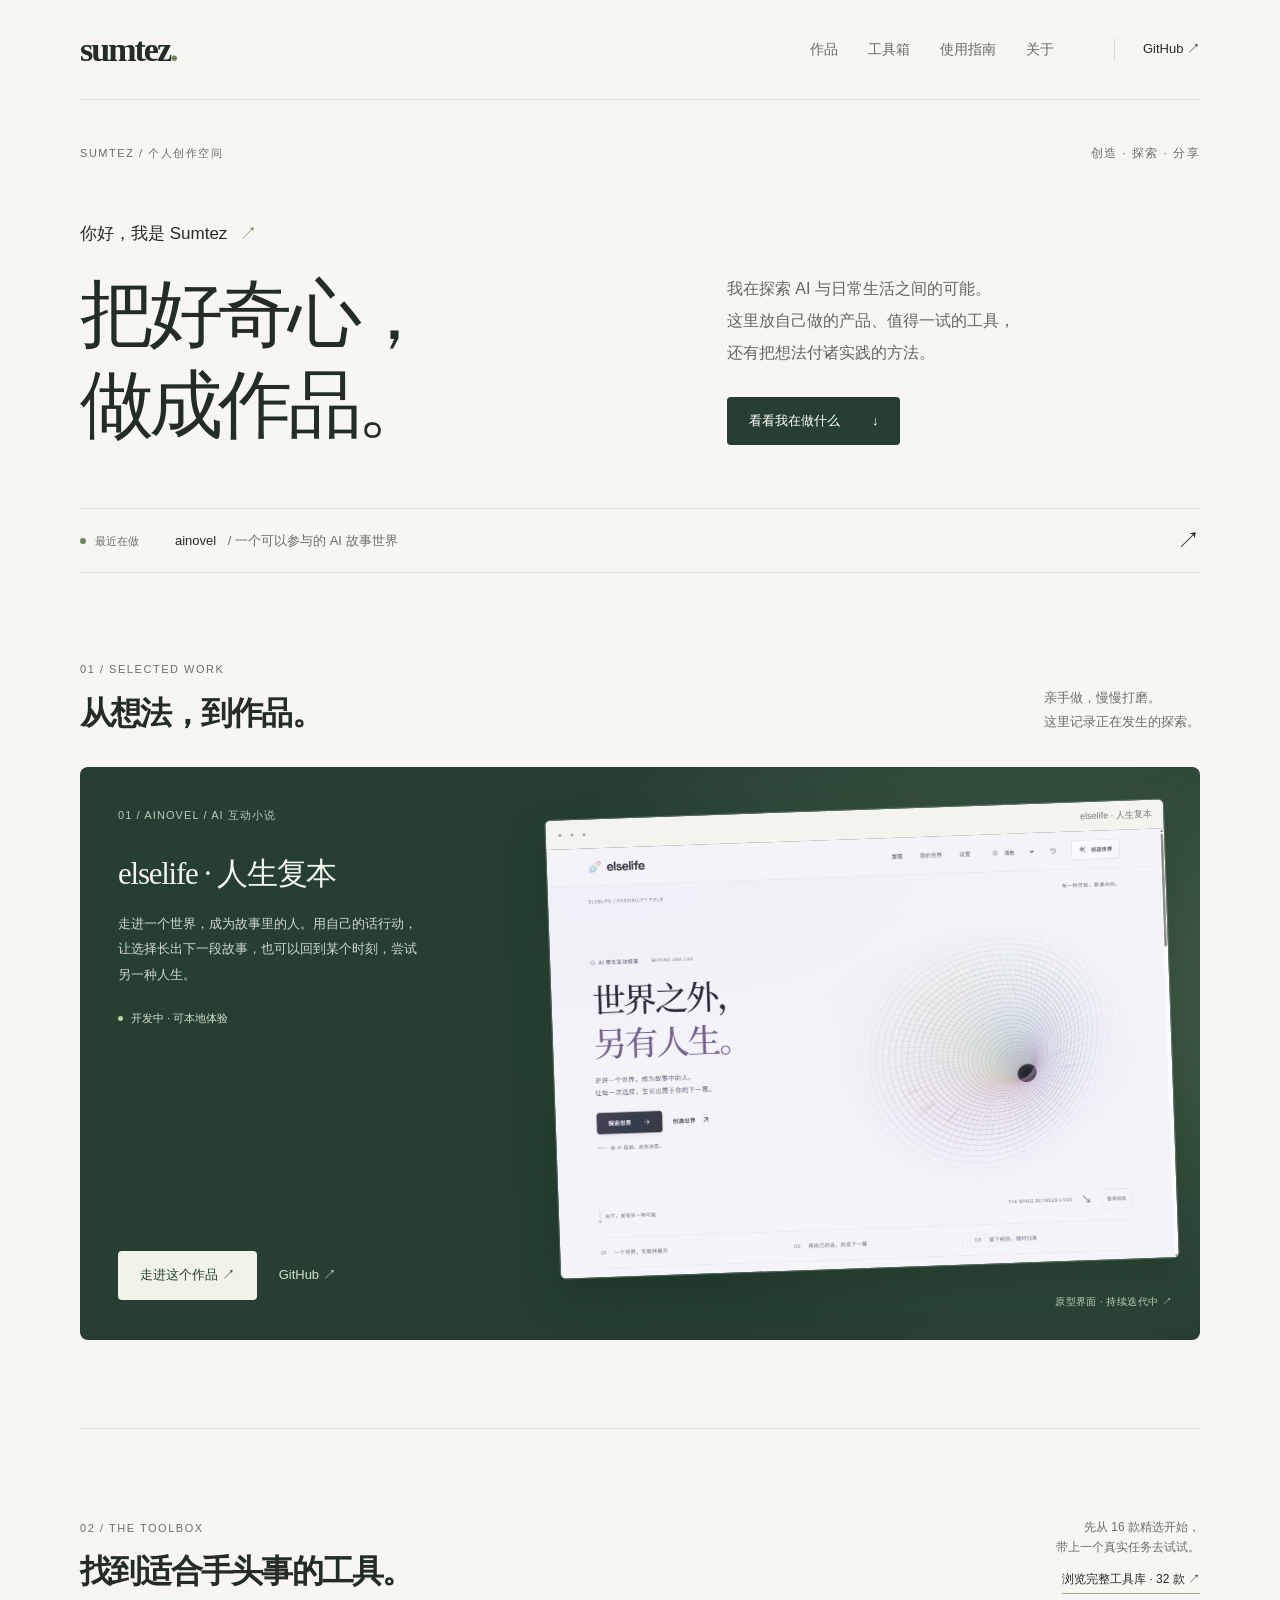
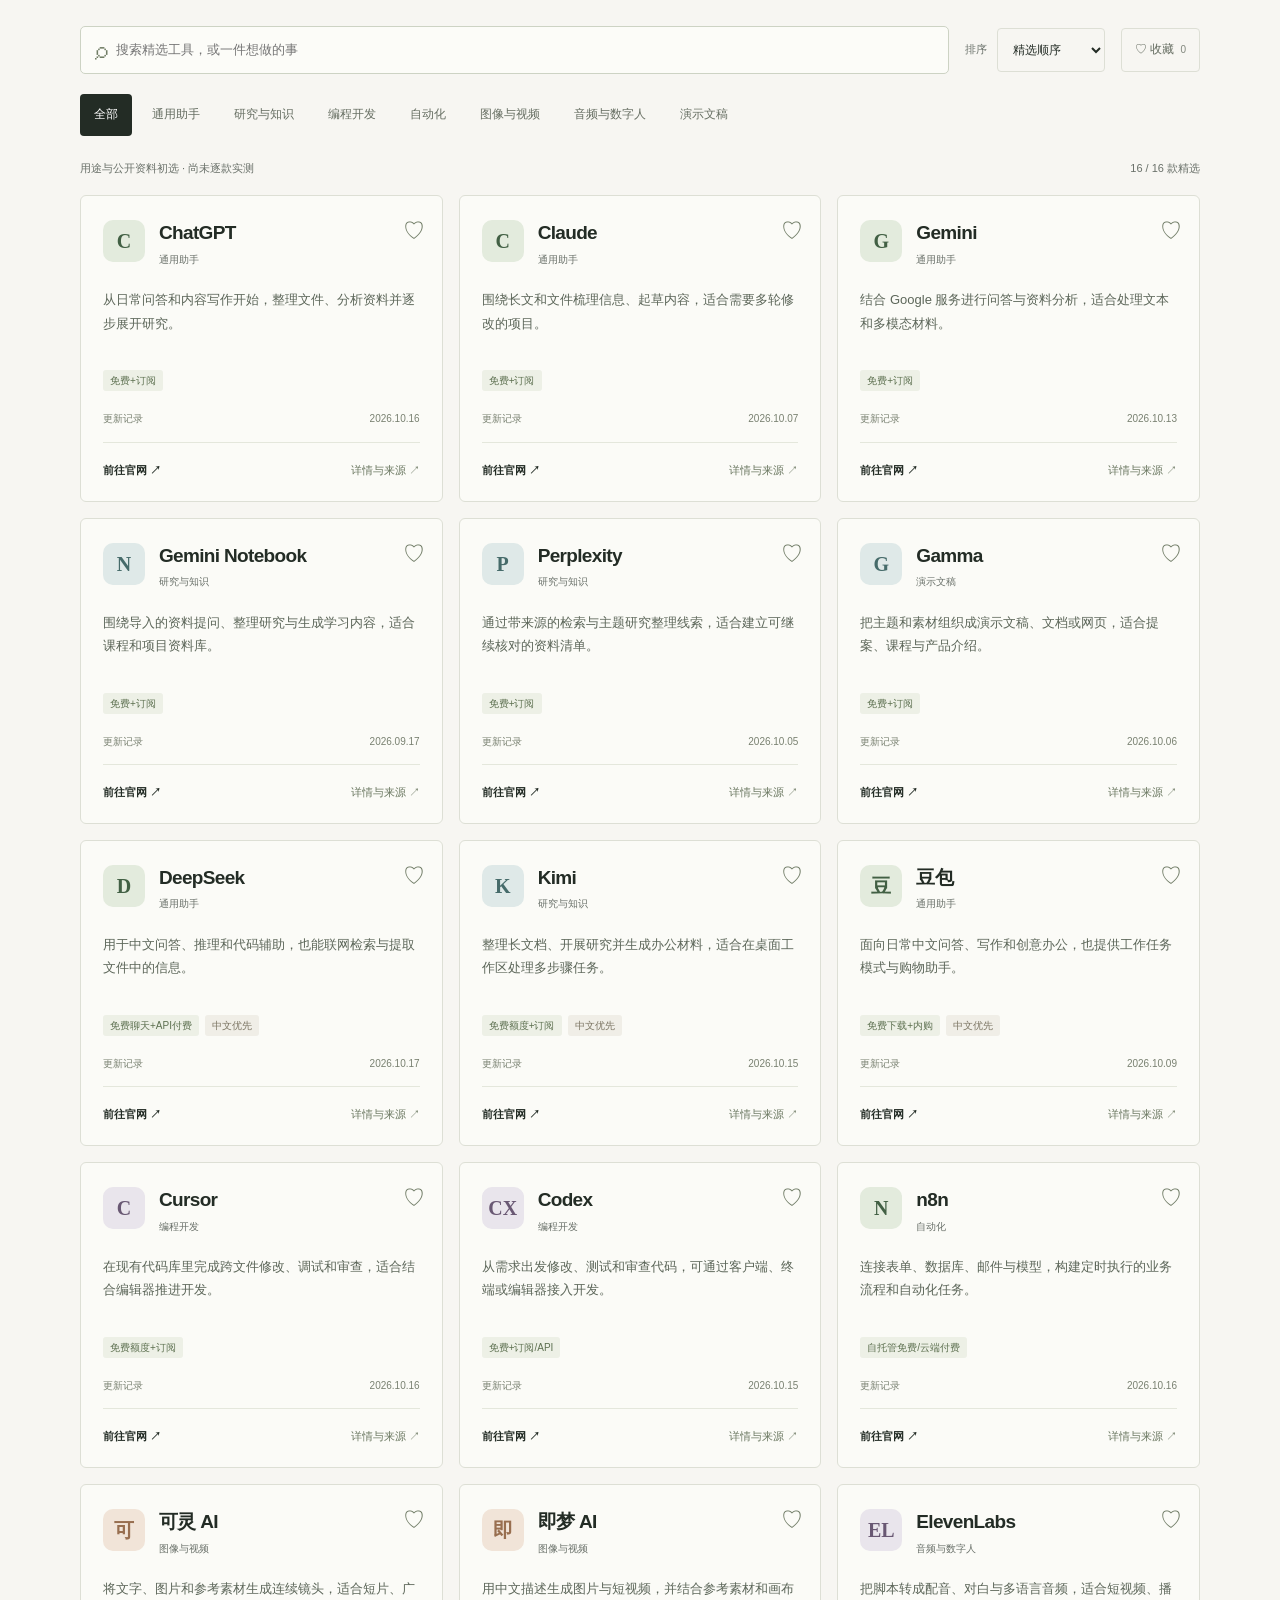
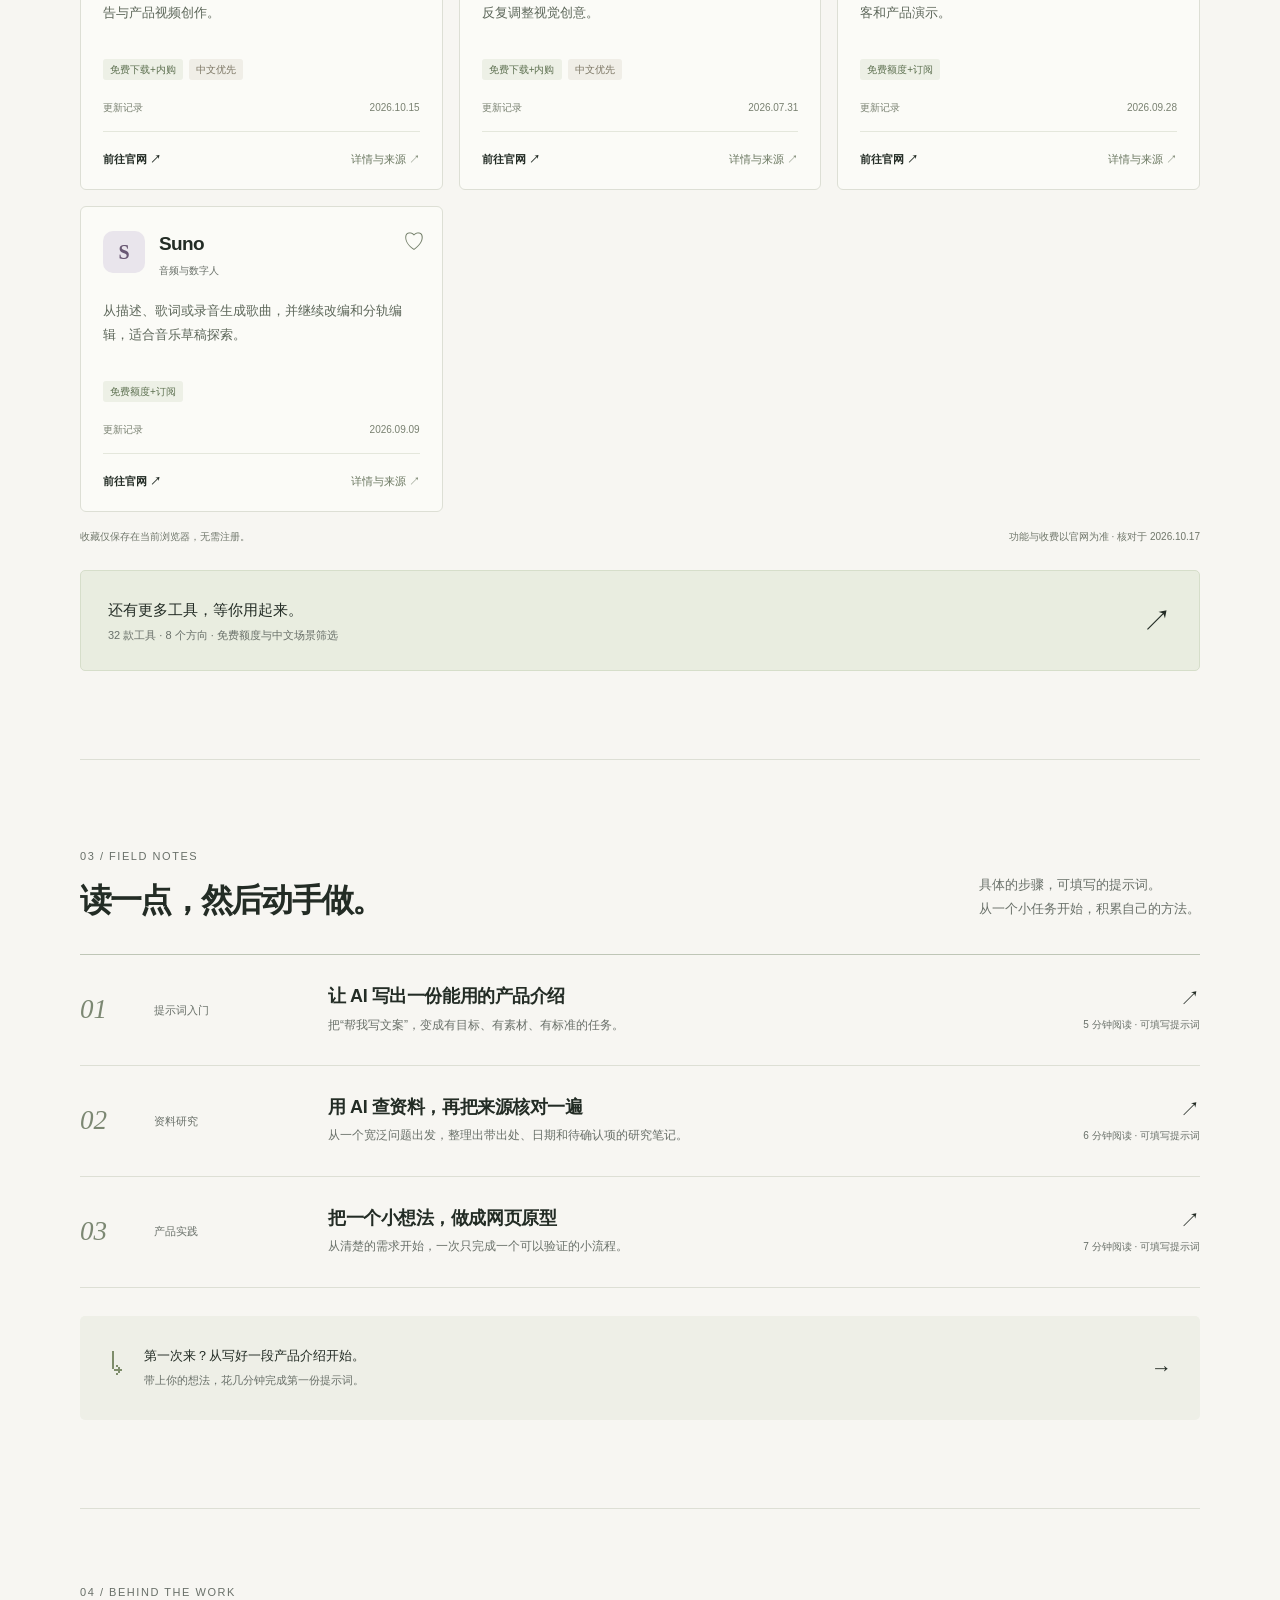
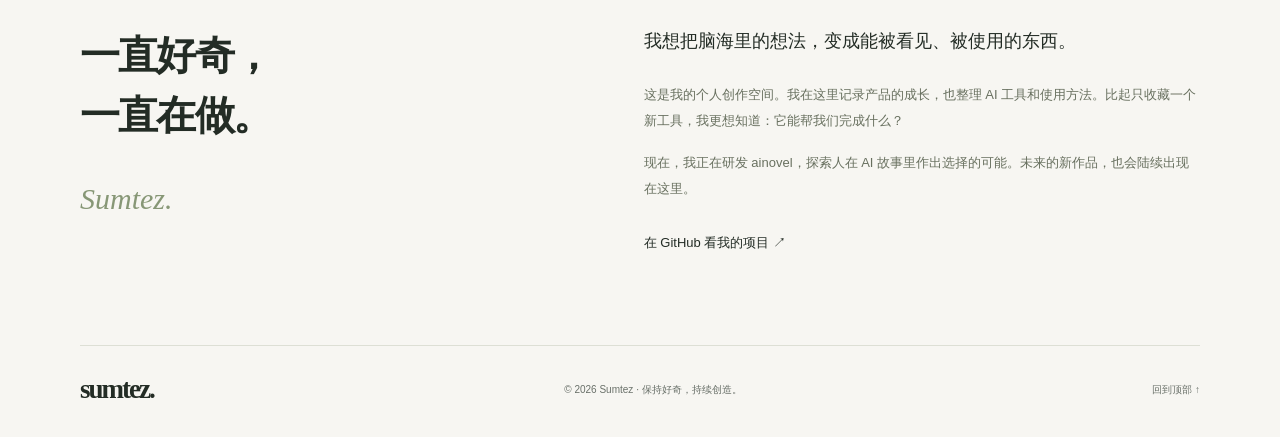
==== index.html @ 247abe9d "Restore personal portfolio before confession theme" ====
<!doctype html>
<html lang="zh-CN">
<head>
<meta charset="utf-8"><meta name="viewport" content="width=device-width, initial-scale=1"><meta name="theme-color" content="#f7f6f2">
<meta name="description" content="我是 Sumtez，在这里分享自己做的产品、值得探索的 AI 工具，以及可以跟着做的使用方法。探索 ainovel · 人生复本与 AI 实践指南。">
<title>Sumtez — 创造、探索，与 AI 一起实践</title>
<meta property="og:title" content="Sumtez — 创造、探索，与 AI 一起实践"><meta property="og:description" content="自己做的产品，值得探索的工具，可以跟着做的方法。欢迎来到 Sumtez 的个人创作空间。"><meta property="og:type" content="website"><meta property="og:url" content="https://sumtez.com/"><meta property="og:image" content="https://sumtez.com/images/ainovel-preview.jpg"><link rel="canonical" href="https://sumtez.com/">
<link rel="icon" href="favicon.svg" type="image/svg+xml"><link rel="stylesheet" href="style.css?v=20261017-toolbox"><link rel="stylesheet" href="tools.css?v=20261017-toolbox">
</head><body id="top"><a class="skip-link" href="#main">跳到正文</a>
<header class="header"><a class="brand" href="#top" aria-label="Sumtez 首页">sumtez<span class="brand-dot">.</span></a><nav aria-label="主导航"><a href="#work">作品</a><a href="#tools">工具箱</a><a href="#guides">使用指南</a><a href="#about">关于</a></nav><a class="header-note" href="https://github.com/TeezyTez" target="_blank" rel="noopener noreferrer">GitHub ↗</a></header>
<main id="main">
<section class="hero" id="home">
<div class="hero-kicker"><span class="eyebrow">SUMTEZ / 个人创作空间</span><span class="hero-index">创造 · 探索 · 分享</span></div>
<div class="hero-layout"><div><p class="hello">你好，我是 Sumtez <span aria-hidden="true">↗</span></p><h1>把好奇心，<br>做成<span class="serif-word">作品。</span></h1></div><div class="hero-side"><p>我在探索 AI 与日常生活之间的可能。<br>这里放自己做的产品、值得一试的工具，<br>还有把想法付诸实践的方法。</p><a class="button primary" href="#work">看看我在做什么 <span>↓</span></a></div></div>
<a class="now-strip" href="ainovel.html"><span class="now-label"><span class="live-dot"></span>最近在做</span><span class="now-title">ainovel <span class="now-description">/ 一个可以参与的 AI 故事世界</span></span><span class="now-arrow" aria-hidden="true">↗</span></a>
</section>
<section class="section work" id="work"><div class="section-heading"><div><p class="eyebrow muted">01 / SELECTED WORK</p><h2>从想法，到作品。</h2></div><p class="section-description">亲手做，慢慢打磨。<br>这里记录正在发生的探索。</p></div><div id="published-products" class="product-grid"></div><noscript><article class="noscript-product"><h3>ainovel · 人生复本</h3><p>用自己的话参与故事，探索不同人生。开发中，可本地体验。</p><a class="text-link" href="ainovel.html">了解产品 →</a></article></noscript></section>
<section class="section tools-section" id="tools" data-tool-scope="featured"><div class="section-heading"><div><p class="eyebrow muted">02 / THE TOOLBOX</p><h2>找到适合手头事的工具。</h2></div><div class="home-tool-intro"><p>先从 16 款精选开始，<br>带上一个真实任务去试试。</p><a href="tools.html">浏览完整工具库 · 32 款 ↗</a></div></div>
<div class="library-controls home-catalog-controls"><div class="library-search-row"><label class="product-search"><span aria-hidden="true">⌕</span><input type="search" id="tool-search" aria-label="搜索精选工具或用途" autocomplete="off" placeholder="搜索精选工具，或一件想做的事"></label><label class="sort-label">排序 <select id="tool-sort"><option value="curated">精选顺序</option><option value="updated">最近更新</option><option value="name">名称顺序</option></select></label><button class="tool-filter favorite-filter" id="favorite-filter" aria-pressed="false">♡ 收藏 <span id="favorite-count">0</span></button></div><div class="tool-filters" id="tool-categories" role="group" aria-label="按用途筛选精选工具"></div></div>
<div class="catalog-note"><p>用途与公开资料初选 · 尚未逐款实测</p><span id="tool-count" role="status" aria-live="polite">正在加载工具</span></div><div class="tool-grid library-grid" id="tool-grid"></div><div class="empty-state" id="tool-empty" hidden><h3>还没有匹配的工具</h3><p>换个关键词，或到完整工具库看看。</p><button class="button primary" id="tool-reset">查看全部精选 ↗</button></div>
<div class="tool-footnotes"><p class="local-note" id="storage-status" role="status">收藏仅保存在当前浏览器，无需注册。</p><p class="source-note">功能与收费以官网为准 · 核对于 2026.10.17</p></div>
<a class="home-catalog-cta" href="tools.html"><div><strong>还有更多工具，等你用起来。</strong><p>32 款工具 · 8 个方向 · 免费额度与中文场景筛选</p></div><span aria-hidden="true">↗</span></a></section>
<section class="section guides-section" id="guides"><div class="section-heading"><div><p class="eyebrow muted">03 / FIELD NOTES</p><h2>读一点，然后动手做。</h2></div><p class="section-description">具体的步骤，可填写的提示词。<br>从一个小任务开始，积累自己的方法。</p></div><div class="guide-grid" id="guide-grid"></div><a class="learning-note" href="guide.html?guide=writing"><span class="note-symbol" aria-hidden="true">↳</span><span><strong>第一次来？从写好一段产品介绍开始。</strong><span>带上你的想法，花几分钟完成第一份提示词。</span></span><b aria-hidden="true">→</b></a></section>
<section class="section about" id="about"><div class="about-heading"><p class="eyebrow">04 / BEHIND THE WORK</p><h2>一直好奇，<br>一直在做。</h2><span class="about-signature" aria-hidden="true">Sumtez.</span></div><div class="about-copy"><p class="about-lead">我想把脑海里的想法，变成能被看见、被使用的东西。</p><p>这是我的个人创作空间。我在这里记录产品的成长，也整理 AI 工具和使用方法。比起只收藏一个新工具，我更想知道：它能帮我们完成什么？</p><p>现在，我正在研发 ainovel，探索人在 AI 故事里作出选择的可能。未来的新作品，也会陆续出现在这里。</p><div class="about-links"><a class="text-link" href="https://github.com/TeezyTez" target="_blank" rel="noopener noreferrer">在 GitHub 看我的项目 ↗</a><button class="text-link" id="contact-button" hidden>联系我 ↗</button></div></div></section>
<noscript><p class="source-note noscript-note">启用 JavaScript 可使用工具筛选与互动指南。也可以直接访问 <a href="https://chatgpt.com/">ChatGPT</a>、<a href="https://claude.ai/">Claude</a>、<a href="https://www.perplexity.ai/">Perplexity</a> 和 <a href="https://cursor.com/">Cursor</a>。</p></noscript>
</main>
<footer><a class="footer-brand" href="index.html">sumtez.</a><span>© <span id="year">2026</span> Sumtez · 保持好奇，持续创造。</span><a href="#top">回到顶部 ↑</a></footer>
<dialog id="detail-dialog" aria-labelledby="dialog-title"><button class="dialog-close" aria-label="关闭联系方式">×</button><p class="eyebrow muted">LET’S CONNECT</p><h2 id="dialog-title">期待与你连接。</h2><p>产品交流 · AI 探索 · 合作想法</p><div id="dialog-sections"></div><button class="text-link dialog-done">返回浏览 ↙</button></dialog>
<script src="local-state.js?v=20261017-toolbox"></script><script src="tools-data.js?v=20261017-toolbox"></script><script src="hub-content.js?v=20261017-toolbox"></script><script src="hub.js?v=20261017-toolbox"></script><script src="content.js?v=20261017-toolbox"></script><script src="app.js?v=20261017-toolbox"></script><script src="tools.js?v=20261017-toolbox"></script><script src="site.js?v=20261017-toolbox"></script></body></html>
---- style.css ----
/* Sumtez — a quiet, editorial space for work and useful ideas. */
:root{--paper:#f7f6f2;--ink:#232c25;--muted:#697069;--line:#dddfd5;--green:#263f32;--accent:#b9cf95;--soft:#eeefe7;--serif:Georgia,'Songti SC','Noto Serif CJK SC',serif;--sans:Inter,-apple-system,BlinkMacSystemFont,'Segoe UI','PingFang SC','Hiragino Sans GB','Microsoft YaHei',sans-serif}
*{box-sizing:border-box}html{scroll-behavior:smooth;scroll-padding-top:110px}body{margin:0;background:var(--paper);color:var(--ink);font-family:var(--sans);font-size:15px;line-height:1.7;-webkit-font-smoothing:antialiased}::selection{background:#d4e2bd;color:#1e3024}a{color:inherit;text-decoration:none}button,input,textarea{font:inherit}button,a,input,textarea,summary{-webkit-tap-highlight-color:transparent}button{cursor:pointer}button:disabled{cursor:default}button{color:inherit}img{max-width:100%;height:auto;display:block}h1,h2,h3,p,figure{margin:0}h1,h2,h3{font-weight:600;line-height:1.3;letter-spacing:-.045em}p{overflow-wrap:break-word}[hidden]{display:none!important}:focus-visible{outline:3px solid #8b6637;outline-offset:5px}a,button{touch-action:manipulation}a:hover{color:#577044}a:focus-visible{border-radius:3px}.skip-link{position:fixed;top:-100px;left:20px;background:var(--green);color:white;padding:12px 24px;z-index:100}.skip-link:focus{top:12px}.header,.hero,.section,footer{width:min(1120px,calc(100% - 96px));margin-inline:auto}.header{height:100px;display:flex;align-items:center;gap:60px;border-bottom:1px solid var(--line)}.brand,.footer-brand{font-family:var(--serif);font-size:34px;line-height:1;font-weight:600;letter-spacing:-2px}.brand-dot{color:#6f8556}.header nav{display:flex;gap:30px;margin-left:auto;font-size:14px}.header nav a{white-space:nowrap;padding:10px 0;position:relative;color:#646c63}.header nav a:hover,.header nav a[aria-current]{color:var(--ink)}.header nav a[aria-current]:after{content:'';position:absolute;bottom:2px;left:0;right:0;height:2px;background:var(--green)}.header-note{font-size:13px;border-left:1px solid var(--line);padding-left:28px}.eyebrow{font-size:11px;font-weight:500;letter-spacing:.14em;line-height:1.5}.muted{color:var(--muted)}.hero{padding-top:43px}.hero-kicker{display:flex;justify-content:space-between;align-items:center;color:var(--muted)}.hero-index{font-size:12px;letter-spacing:.12em}.hero-layout{display:grid;grid-template-columns:1.18fr 1fr;gap:56px;align-items:end;padding:57px 0 58px}.hello{font-size:17px;margin-bottom:20px}.hello span{display:inline-block;margin-left:8px;color:#7d905f}h1{font-size:clamp(48px,5.8vw,76px);line-height:1.22;font-weight:550;letter-spacing:-.065em}.serif-word{font-family:var(--serif);font-weight:400}.hero-side{padding:0 0 5px 15px}.hero-side p{color:#60695e;line-height:2;font-size:16px;margin-bottom:28px}.button{display:inline-flex;align-items:center;justify-content:center;gap:32px;min-height:48px;padding:12px 21px;border:1px solid transparent;border-radius:4px;font-size:13px;font-weight:500;transition:background .18s,transform .18s}.button:hover{transform:translateY(-2px)}.primary{background:var(--green);color:#fff}.primary:hover{background:#3d5842;color:white}.light{background:#f1f3e8;color:#273f30}.light:hover{background:#d5e4bb;color:var(--green)}.text-link{font-size:13px;font-weight:500;background:none;border:0;padding:6px 0;display:inline-block;text-underline-offset:5px}.text-link:hover{text-decoration:underline}.now-strip{display:flex;align-items:center;gap:36px;border-top:1px solid var(--line);border-bottom:1px solid var(--line);min-height:65px;font-size:13px}.now-label{display:flex;align-items:center;gap:9px;font-size:11px;color:var(--muted);white-space:nowrap}.live-dot{width:6px;height:6px;display:inline-block;background:#6d8754;border-radius:50%;flex:none}.now-title{font-weight:500}.now-description{color:var(--muted);font-weight:400;margin-left:8px}.now-arrow{margin-left:auto;font-size:23px}.section{padding-block:88px;scroll-margin-top:28px}.section-heading{display:flex;align-items:flex-end;justify-content:space-between;gap:32px;margin-bottom:32px}.section-heading .eyebrow{margin-bottom:14px}.section-heading h2{font-size:32px;line-height:1.35;letter-spacing:-.055em}.section-description{font-size:13px;line-height:1.9;color:var(--muted);max-width:320px}.published-product{display:grid;grid-template-columns:.87fr 1.25fr;background:var(--green);color:#f3f5eb;border-radius:8px;overflow:hidden;min-height:414px}.published-copy{padding:40px 38px;display:flex;flex-direction:column;align-items:flex-start}.published-copy .eyebrow{color:#bbcbb3;letter-spacing:.1em}.published-copy h3{font-size:31px;margin-top:30px;font-family:var(--serif);font-weight:400;letter-spacing:-.04em}.published-copy>p{font-size:13px;line-height:1.95;color:#d0d8ca;margin-top:17px;max-width:310px}.product-status{font-size:11px;margin-top:22px;color:#d5dfca;display:inline-flex;align-items:center;gap:8px}.product-status:before{content:'';width:5px;height:5px;background:#b9d69a;border-radius:50%}.product-actions{display:flex;align-items:center;flex-wrap:wrap;gap:22px;margin-top:auto;padding-top:30px}.product-actions .text-link{color:#d5dfca}.published-preview{display:flex;flex-direction:column;justify-content:center;gap:18px;padding:42px 28px 30px 12px;background:radial-gradient(ellipse at 75% 40%,#47614b,transparent 75%);min-width:0}.preview-window{overflow:hidden;border-radius:6px;border:1px solid #ffffff30;box-shadow:0 18px 40px #10271950;transform:rotate(-2deg);transition:transform .3s}.published-preview:hover .preview-window{transform:rotate(0deg) translateY(-3px)}.preview-bar{height:29px;display:flex;justify-content:space-between;align-items:center;padding:0 12px;background:#f4f4ef;color:#757b70;font-size:9px}.preview-bar>span:first-child{color:#a5ad9c;letter-spacing:3px;font-size:7px}.preview-window img{width:100%;aspect-ratio:1430/993;object-fit:cover}.preview-caption{color:#c5d4bf;font-size:10px;letter-spacing:.04em;align-self:flex-end;margin-top:5px}.tools-section{border-top:1px solid var(--line)}.tool-toolbar{display:flex;gap:20px;justify-content:space-between;align-items:center;margin-top:36px}.tool-filters{display:flex;gap:5px;flex-wrap:wrap}.tool-filter{border:1px solid transparent;background:transparent;padding:8px 14px;min-height:42px;font-size:12px;border-radius:4px;color:#666e62}.tool-filter:hover{background:#e8ecdf}.tool-filter.active{background:var(--ink);color:white}.favorite-filter{border-left-color:var(--line);border-radius:0 4px 4px 0;margin-left:8px}.favorite-filter span{font-size:10px;opacity:.8;margin-left:3px}.product-search{display:flex;align-items:center;gap:8px;border-bottom:1px solid #bfc6b7;min-height:42px;width:280px;flex-shrink:0}.product-search>span{font-size:25px;line-height:1;color:#707d65}.product-search input{min-width:0;width:100%;border:0;background:none;outline-offset:2px;padding:10px 0;color:var(--ink);font-size:12px}.product-search:focus-within{border-color:var(--green)}.catalog-note{display:flex;justify-content:space-between;gap:18px;color:var(--muted);font-size:10px;margin:18px 0 22px}.catalog-note #tool-count{white-space:nowrap}.tool-grid{display:grid;grid-template-columns:repeat(2,minmax(0,1fr));gap:16px}.tool-card{position:relative;background:#fbfbf7;border:1px solid var(--line);border-radius:6px;padding:26px 26px 19px;display:grid;grid-template-columns:50px 1fr;column-gap:17px;align-content:start;transition:border-color .2s,box-shadow .2s}.tool-card:hover{border-color:#aebba3;box-shadow:0 4px 20px #263f3207}.tool-top{display:contents}.tool-mark{grid-row:1/4;grid-column:1;width:46px;height:46px;display:grid;place-items:center;border-radius:12px;font-family:var(--serif);font-size:24px;font-weight:600}.mint{--tone:#e3ebdd;--tone-ink:#426044}.peach{--tone:#f1e4d8;--tone-ink:#986f50}.blue{--tone:#dfe9e8;--tone-ink:#466b6a}.lavender{--tone:#e9e5ec;--tone-ink:#695873}.tool-mark{background:var(--tone);color:var(--tone-ink)}.origin-label{display:none}.favorite-button{position:absolute;right:16px;top:16px;border:0;background:transparent;width:40px;height:40px;font-size:23px;line-height:1;border-radius:50%;color:#707c66}.favorite-button:hover{background:#eef1e8}.favorite-button[aria-pressed=true]{color:#526d3e}.product-type{grid-column:2;grid-row:2;font-size:10px;letter-spacing:.02em;color:var(--muted)}.tool-card h3{grid-column:2;grid-row:1;font-size:20px;padding-right:28px;letter-spacing:-.02em}.tool-card>p{grid-column:1/-1;color:#5c665a;font-size:13px;margin-top:20px;line-height:1.85}.tool-use{grid-column:1/-1;font-size:11px;display:flex;gap:12px;margin-top:14px;color:#72796e}.tool-use strong{white-space:nowrap;font-weight:500;color:#4a5846}.tool-actions{grid-column:1/-1;display:flex;align-items:center;justify-content:space-between;gap:14px;margin-top:24px;font-size:12px}.tool-official{font-weight:600}.tool-guide{color:#5e7151}.tool-source{grid-column:1/-1;display:flex;justify-content:space-between;gap:10px;border-top:1px solid #e8eae1;padding-top:12px;margin-top:17px;font-size:10px;color:#747d6e}.tool-footnotes{display:flex;justify-content:space-between;gap:20px;margin-top:16px}.local-note,.source-note{font-size:10px;line-height:1.7;color:#70776b}.empty-state{text-align:center;padding:48px 24px;background:var(--soft);border-radius:6px}.empty-state h3{font-size:20px}.empty-state p{color:var(--muted);font-size:13px;margin:12px 0 20px}.guides-section{border-top:1px solid var(--line)}.guide-grid{border-top:1px solid #bfc6b7}.guide-card{display:grid;grid-template-columns:50px 150px minmax(0,1fr) 170px;align-items:center;column-gap:24px;row-gap:6px;border-bottom:1px solid var(--line);padding:30px 0;position:relative;transition:background .2s,padding .2s}.guide-card:hover{background:#eff0e8;padding-inline:14px;color:var(--ink)}.guide-number{grid-column:1;grid-row:1/3;font-family:var(--serif);font-size:27px;color:#7c8873;font-style:italic;align-self:center}.guide-meta{grid-column:2;grid-row:1/3;font-size:11px;color:var(--muted)}.guide-meta>span:last-child{position:absolute;right:0;top:26px;font-size:20px;color:var(--ink);transition:transform .2s}.guide-card:hover .guide-meta>span:last-child{transform:translate(-7px,-2px)}.guide-card h3{grid-column:3;grid-row:1;font-size:18px;letter-spacing:-.025em}.guide-card>p{grid-column:3;grid-row:2;color:var(--muted);font-size:12px;max-width:450px}.guide-time{grid-column:4;grid-row:2;font-size:10px;color:var(--muted);text-align:right}.learning-note{display:flex;align-items:center;gap:20px;padding:25px 28px;background:var(--soft);margin-top:28px;border-radius:5px}.note-symbol{font-family:var(--serif);font-size:32px;color:#7e8d6b}.learning-note strong{font-size:13px;font-weight:500;display:block}.learning-note>span>span{font-size:11px;color:var(--muted);display:block;margin-top:4px}.learning-note>b{margin-left:auto;font-size:21px;font-weight:400}.about{display:grid;grid-template-columns:1fr 1.15fr;gap:80px;border-top:1px solid var(--line);padding-block:75px 85px}.about-heading .eyebrow{color:var(--muted);margin-bottom:25px}.about h2{font-size:40px;line-height:1.5}.about-signature{font-family:var(--serif);font-size:30px;font-style:italic;color:#879776;display:block;margin-top:28px}.about-copy{padding-top:40px}.about-copy .about-lead{font-size:18px;line-height:1.9;color:var(--ink);margin-bottom:24px}.about-copy>p{font-size:13px;color:#68705f;line-height:2;margin-bottom:16px}.about-links{margin-top:24px;display:flex;flex-wrap:wrap;gap:25px}footer{border-top:1px solid var(--line);padding:30px 0 34px;display:flex;align-items:center;justify-content:space-between;gap:20px}footer .footer-brand{font-size:27px}footer>span,footer>a:last-child{font-size:10px;color:var(--muted)}.noscript-note{max-width:900px;margin:30px auto}.noscript-product{padding:24px;border:1px solid var(--line)}
/* Product case study */
.product-intro{padding-top:36px;padding-bottom:55px}.product-intro>.text-link{font-size:12px;color:var(--muted)}.product-intro-row{display:grid;grid-template-columns:1.1fr 1fr;gap:60px;align-items:center;margin:50px 0}.product-intro .eyebrow{margin-bottom:24px}.product-intro h1{font-size:clamp(48px,6vw,72px)}.product-subtitle{font-family:var(--serif);font-size:22px;margin-top:22px;color:#78826b}.product-intro-description{padding-left:20px}.status-pill{display:inline-flex;align-items:center;gap:8px;font-size:11px;border:1px solid #cfd7c5;padding:6px 12px;border-radius:30px;color:#66765c}.product-intro-description>p{margin:25px 0;line-height:2;color:#69735f;font-size:15px}.hero-actions{display:flex;align-items:center;flex-wrap:wrap;gap:26px}.product-shot{padding:35px 55px 0;background:#e8eadd;border:1px solid #dce0d0;border-radius:6px;overflow:hidden}.product-shot img{width:100%;max-width:900px;margin:auto;border:1px solid #d3d9c9;border-radius:5px;box-shadow:0 5px 40px #33432315}.product-shot figcaption{text-align:center;color:#6f7b63;font-size:11px;padding:18px}.product-capabilities{padding-top:45px}.capability-grid{display:grid;grid-template-columns:repeat(3,1fr);gap:40px;border-top:1px solid var(--line);padding-top:30px}.capability-grid article>span{font-size:11px;color:#879479;letter-spacing:.06em}.capability-grid h3{font-size:19px;margin:23px 0 15px}.capability-grid p{font-size:13px;color:var(--muted);line-height:2}.getting-started{display:grid;grid-template-columns:1fr 1.15fr;gap:90px;border-block:1px solid var(--line)}.getting-started h2{font-size:32px;line-height:1.55;margin:18px 0 24px}.getting-started>div>p:not(.eyebrow){font-size:13px;color:var(--muted);line-height:2;margin-bottom:20px}.start-steps{list-style:none;padding:0;margin:0}.start-steps li{display:flex;gap:24px;padding-bottom:28px;margin-bottom:28px;border-bottom:1px solid var(--line)}.start-steps li:last-child{margin:0;padding:0;border:0}.start-steps li>span{font-family:var(--serif);font-style:italic;font-size:24px;color:#8a987d}.start-steps h3{font-size:17px;margin:4px 0 10px}.start-steps p{font-size:13px;color:var(--muted);line-height:1.9}pre{background:#25382b;color:#e2ead9;padding:16px 22px;border-radius:5px;font-size:13px;overflow:auto;line-height:1.9}.product-faq{max-width:850px}.product-faq details{border-bottom:1px solid var(--line);padding:22px 0}.product-faq summary{font-size:16px;cursor:pointer;list-style:none;display:flex;justify-content:space-between;gap:25px}.product-faq summary:after{content:'+';font-size:22px;font-weight:400;line-height:1.1;color:#7e8f6f}.product-faq details[open] summary:after{content:'−'}.product-faq summary::-webkit-details-marker{display:none}.product-faq details p{color:var(--muted);font-size:14px;line-height:2;padding-top:17px;max-width:740px}.product-outro{border-top:1px solid var(--line);padding-block:55px 65px;text-align:center}.product-outro h2{font-size:30px;margin:20px 0 16px}.product-outro p{font-size:13px;color:var(--muted);margin-bottom:25px}
/* Guides: comfortable measure, visible steps and practical prompts. */
.guide-article{width:min(760px,calc(100% - 96px));margin:40px auto 80px}.guide-back{margin-bottom:46px;color:var(--muted);font-size:12px}.guide-article>.eyebrow{margin-bottom:18px}.guide-article h1{font-size:43px;line-height:1.5;letter-spacing:-.045em;max-width:680px}.guide-intro{font-size:16px;line-height:2;color:var(--muted);margin-top:24px}.guide-outcome{padding:22px 26px;background:#e9ede1;border-left:2px solid #91a574;margin:32px 0}.guide-outcome strong{font-size:12px;font-weight:600;color:#61744c}.guide-outcome p{font-size:14px;line-height:1.9;margin-top:6px}.reading-progress{display:grid;grid-template-columns:1fr auto;gap:10px 20px;padding:20px 0;border-bottom:1px solid var(--line)}.reading-progress>span{font-size:12px;font-weight:500}.reading-progress progress{grid-column:1/-1;grid-row:2;appearance:none;width:100%;height:4px;border:0;border-radius:5px;background:#e0e4d8;overflow:hidden}.reading-progress progress::-webkit-progress-bar{background:#e0e4d8}.reading-progress progress::-webkit-progress-value{background:#819969;transition:width .2s}.reading-progress progress::-moz-progress-bar{background:#819969}.reading-progress button{grid-row:1;grid-column:2;font-size:11px;padding:0}.reading-progress .local-note{grid-column:1/-1}.prompt-jump{margin-top:20px;color:#5f744c}.guide-steps{padding:0;margin:18px 0 45px;list-style:none;counter-reset:steps}.guide-steps li{position:relative;padding:34px 0 30px 55px;border-bottom:1px solid var(--line);counter-increment:steps}.guide-steps li:before{content:counter(steps,decimal-leading-zero);position:absolute;left:0;top:32px;font-family:var(--serif);font-style:italic;font-size:25px;color:#82916f}.guide-steps h2{font-size:21px;line-height:1.5}.guide-steps p{font-size:15px;line-height:2;margin-top:14px;color:#5f6859}.step-complete{display:inline-flex;align-items:center;gap:10px;font-size:11px;margin-top:20px;color:#718063;cursor:pointer;min-height:30px}.step-complete input{width:16px;height:16px;accent-color:var(--green);margin:0}.prompt-builder{padding:32px;background:#eeefe7;border-radius:6px;scroll-margin-top:25px}.prompt-builder h2{font-size:26px;margin:14px 0 12px}.builder-intro{font-size:13px;color:var(--muted);line-height:1.9}.prompt-form{display:grid;grid-template-columns:1fr 1fr;gap:20px;margin:26px 0 18px}.prompt-field{display:flex;flex-direction:column;gap:8px;font-size:12px}.prompt-field textarea{resize:vertical;border:1px solid #cfd6c4;border-radius:3px;background:#fbfcf8;min-height:85px;padding:12px;color:var(--ink);font-size:13px;line-height:1.6;width:100%}.prompt-field textarea::placeholder{color:#8a9380}.prompt-form>button{justify-self:start;grid-column:1/-1;font-size:11px}.prompt-section{padding:28px 32px;background:#26382c;color:#eff3e8;margin:20px 0 40px;border-radius:6px}.prompt-heading{display:flex;justify-content:space-between;align-items:center;gap:20px}.prompt-heading h2{font-size:20px}.copy-button{background:#e0e9d2;color:#30412b;border:0;border-radius:3px;padding:10px 15px;font-size:11px;min-height:40px}.copy-button:hover{background:white}.prompt-text{border:1px solid #6a7e5e;background:#1c3022;color:#dce6d2;width:100%;min-height:320px;resize:vertical;font-family:var(--sans);font-size:13px;line-height:1.9;padding:17px;margin-top:22px;border-radius:3px}.copy-status{font-size:11px;color:#c0d0b1;margin-top:12px}.guide-check{border-bottom:1px solid var(--line);padding-bottom:30px;margin-bottom:30px}.guide-check h2,.related-tools h2{font-size:20px;margin-bottom:15px}.guide-check p{font-size:14px;color:var(--muted);line-height:2}.related-pill{display:inline-block;border:1px solid #c8d2bb;border-radius:4px;padding:8px 14px;font-size:12px;margin:5px 10px 15px 0}.related-pill:hover{background:var(--soft)}.guide-next{display:flex;justify-content:space-between;gap:30px;align-items:center;margin-top:42px;border-top:1px solid var(--line);padding-top:28px}.guide-next span{font-size:11px;color:var(--muted)}.guide-next strong{font-size:15px;font-weight:500}.guide-page footer{margin-top:50px}dialog{background:var(--paper);border:1px solid var(--line);border-radius:8px;padding:42px;width:min(500px,calc(100% - 40px));max-height:85vh;overflow:auto;color:var(--ink)}dialog::backdrop{background:#15221ab3;backdrop-filter:blur(3px)}dialog h2{font-size:29px;margin:20px 0}dialog>p:not(.eyebrow){font-size:13px;color:var(--muted)}.dialog-close{position:absolute;top:12px;right:14px;background:none;border:0;font-size:25px;width:38px;height:38px}#dialog-sections{margin:28px 0}#dialog-sections h3{font-size:14px;margin:18px 0 5px}.contact-email{overflow-wrap:anywhere;text-decoration:underline}
@media(min-width:1450px){.hero-layout{padding-block:70px}.hero h1{font-size:82px}}
@media(max-width:1000px){.header,.hero,.section,footer{width:calc(100% - 64px)}.header{gap:25px}.header nav{gap:24px}.hero-layout{gap:24px}.hero h1{font-size:62px}.hero-side{padding-left:0}.hero-side p{font-size:14px}.published-copy{padding:32px 28px}.published-copy h3{font-size:26px}.published-preview{padding:32px 22px 32px 0}.tool-toolbar{align-items:flex-start;gap:12px}.tool-filter{padding-inline:10px}.product-search{width:240px}.guide-card{grid-template-columns:40px 100px 1fr;gap:8px 20px}.guide-time{grid-column:3;grid-row:3;text-align:left}.guide-card h3{padding-right:25px}.guide-number,.guide-meta{grid-row:1/4}.about{gap:50px}.getting-started{gap:50px}.product-intro-row{gap:30px}.product-intro-description{padding:0}.product-intro-description>p{font-size:13px}.product-shot{padding:25px 30px 0}}
@media(max-width:760px){html{scroll-padding-top:30px}.header,.hero,.section,footer{width:calc(100% - 40px)}.header{height:84px;gap:20px}.brand{font-size:31px}.header nav{gap:20px;font-size:12px}.header-note{display:none}.hero{padding-top:28px}.hero-index{font-size:10px}.hero-kicker .eyebrow{font-size:9px}.hero-layout{grid-template-columns:1fr;gap:25px;padding:38px 0}.hello{font-size:14px;margin-bottom:17px}.hero h1{font-size:58px;line-height:1.22}.hero-side p{font-size:14px;line-height:1.9;margin-bottom:20px}.hero-side .button{min-height:46px;font-size:12px}.now-strip{gap:18px;min-height:64px}.now-label{font-size:10px}.now-title{font-size:12px}.now-description{display:none}.now-arrow{font-size:20px}.section{padding-block:55px;scroll-margin-top:18px}.section-heading{display:block;margin-bottom:26px}.section-heading .eyebrow{font-size:10px;margin-bottom:12px}.section-heading h2{font-size:27px}.section-description{font-size:12px;line-height:1.8;margin-top:15px;max-width:none}.section-description br{display:none}.published-product{grid-template-columns:1fr;min-height:0}.published-copy{padding:28px 25px 5px}.published-copy h3{font-size:29px;margin-top:20px}.published-copy>p{font-size:13px;max-width:none;margin-top:14px}.product-status{margin-top:17px}.product-actions{padding-top:22px;gap:24px}.product-actions .button{min-height:43px;padding:10px 16px;font-size:12px}.published-preview{padding:30px 25px 20px;background:radial-gradient(ellipse at 70% 45%,#45604b,transparent 85%)}.preview-window{transform:rotate(-1deg)}.preview-caption{font-size:9px}.tool-toolbar{flex-direction:column;gap:15px;margin-top:25px}.tool-filters{width:100%;gap:3px;justify-content:space-between}.tool-filter{font-size:11px;min-height:42px;padding:8px 10px}.favorite-filter{margin-left:3px}.product-search{width:100%}.catalog-note{font-size:10px;line-height:1.7;margin:16px 0 20px;align-items:flex-end}.catalog-note p{max-width:270px}.tool-grid{grid-template-columns:1fr;gap:12px}.tool-card{padding:23px 22px 17px}.tool-card>p{font-size:13px;margin-top:18px}.tool-use{font-size:11px}.tool-footnotes{flex-direction:column;gap:6px;margin-top:14px}.tool-actions{margin-top:20px}.guide-card{grid-template-columns:32px 1fr;gap:7px 14px;padding:25px 0}.guide-number{grid-column:1;grid-row:1/5;font-size:23px;align-self:start;margin-top:-2px}.guide-meta{grid-column:2;grid-row:1;font-size:10px}.guide-meta>span:last-child{top:21px}.guide-card h3{grid-column:2;grid-row:2;font-size:17px;line-height:1.6;padding-right:16px}.guide-card>p{grid-column:2;grid-row:3;font-size:12px;line-height:1.8}.guide-time{grid-column:2;grid-row:4;font-size:10px;margin-top:5px}.guide-card:hover{padding-inline:8px}.learning-note{padding:20px 16px;gap:13px;margin-top:22px}.learning-note strong{font-size:12px;line-height:1.8}.learning-note>span>span{font-size:10px}.note-symbol{font-size:24px}.about{grid-template-columns:1fr;gap:24px;padding-bottom:50px}.about-heading .eyebrow{margin-bottom:19px}.about h2{font-size:33px;line-height:1.45}.about-signature{display:none}.about-copy{padding-top:0}.about-copy .about-lead{font-size:16px;margin-bottom:18px}.about-copy>p{font-size:13px}.about-links{margin-top:20px}footer{display:grid;grid-template-columns:1fr auto;gap:15px;padding-block:26px}footer>span{grid-column:1/-1;grid-row:2;font-size:9px}footer>a:last-child{grid-column:2;grid-row:1;font-size:10px}footer .footer-brand{font-size:27px}.product-intro{padding-top:25px;padding-bottom:35px}.product-intro-row{grid-template-columns:1fr;gap:27px;margin:32px 0}.product-intro h1{font-size:55px}.product-intro .eyebrow{font-size:10px;margin-bottom:20px}.product-subtitle{font-size:19px;margin-top:16px}.product-intro-description>p{font-size:14px;margin:20px 0}.product-intro-description>p br{display:none}.product-shot{padding:17px 16px 0}.product-shot figcaption{font-size:9px;padding:12px 2px}.hero-actions{gap:20px}.capability-grid{grid-template-columns:1fr;gap:28px;padding-top:27px}.capability-grid article{padding-bottom:25px;border-bottom:1px solid var(--line)}.capability-grid article:last-child{border:0;padding:0}.capability-grid h3{margin:12px 0 10px;font-size:19px}.capability-grid p{font-size:13px}.getting-started{grid-template-columns:1fr;gap:35px}.getting-started h2{font-size:28px;margin:18px 0}.start-steps li{gap:20px}.product-faq details{padding:20px 0}.product-faq summary{font-size:14px}.product-faq details p{font-size:13px}.product-outro h2{font-size:24px}.product-outro p{font-size:12px}.guide-article{width:calc(100% - 40px);margin:25px auto 50px}.guide-back{margin-bottom:30px;font-size:11px}.guide-article>.eyebrow{font-size:10px}.guide-article h1{font-size:30px;line-height:1.5}.guide-intro{font-size:14px;line-height:1.95;margin-top:20px}.guide-outcome{padding:20px;margin-block:26px}.guide-outcome p{font-size:13px}.guide-steps li{padding:28px 0 25px 39px}.guide-steps li:before{font-size:22px;top:27px}.guide-steps h2{font-size:19px}.guide-steps p{font-size:14px;line-height:1.95}.prompt-builder{padding:25px 20px}.prompt-builder h2{font-size:22px;line-height:1.5}.prompt-form{grid-template-columns:1fr;gap:18px}.prompt-field textarea{font-size:16px;min-height:90px}.prompt-section{padding:24px 20px}.prompt-heading h2{font-size:19px}.copy-button{padding:9px 12px;font-size:11px}.prompt-text{font-size:13px;padding:14px;min-height:340px}.guide-check p{font-size:13px}.guide-next{align-items:flex-start;flex-direction:column;gap:12px}.guide-next strong{font-size:16px}.guide-page footer{margin-top:30px}dialog{padding:35px 25px}}
@media(max-width:380px){.header nav{gap:18px;flex-basis:100%;justify-content:space-between;order:2;margin-left:0}.header{gap:12px;flex-wrap:wrap;height:auto;padding-block:20px 12px}.brand{font-size:28px}.hero h1{font-size:51px}.hero-index{display:none}.tool-filter{padding-inline:8px}.guide-card h3{font-size:16px}.section-heading h2{font-size:25px}.product-intro h1{font-size:49px}}
@media(prefers-reduced-motion:reduce){html{scroll-behavior:auto}*,*:before,*:after{transition:none!important;animation:none!important}.published-preview:hover .preview-window,.preview-window{transform:none}.button:hover{transform:none}}
---- tools.css ----
/* Shared catalogue and homepage selections. */
.library-hero{padding-top:38px;padding-bottom:0}
.library-back{font-size:12px;color:var(--muted)}
.library-intro{display:grid;grid-template-columns:1fr 300px;gap:60px;align-items:end;padding:50px 0 44px}
.library-intro h1{font-size:clamp(48px,5.5vw,70px)}
.library-intro>div>p{font-size:15px;color:#65715e;line-height:1.95;margin-top:22px}
.library-stats{display:grid;grid-template-columns:1fr 1fr;gap:22px 35px;padding:28px 0 8px 30px;border-left:1px solid var(--line)}
.library-stats strong{display:block;font-family:var(--serif);font-size:49px;font-weight:400;line-height:1.2;color:#4b6341}
.library-stats span{font-size:11px;color:var(--muted)}
.library-stats>p{grid-column:1/-1;font-size:10px!important;margin-top:10px!important;display:flex;gap:8px;align-items:center}
.library-stats .live-dot{width:5px;height:5px}
.library-start{display:flex;flex-wrap:wrap;gap:16px 28px;align-items:center;border-block:1px solid var(--line);padding:21px 0;font-size:12px}
.library-start>span{font-size:10px;color:var(--muted);margin-right:auto}
.library-start>a{color:#526a42}
.library-directory{padding-top:35px;padding-bottom:45px;scroll-margin-top:25px}
.library-controls{display:flex;flex-direction:column;gap:20px}
.library-search-row{display:flex;align-items:center;gap:22px}
.library-search-row .product-search{width:auto;flex:1;min-width:0;border:1px solid #cdd3c4;border-radius:5px;padding:0 14px;background:#fcfcf8;min-height:48px}
.library-search-row .product-search input{font-size:13px}
.sort-label{display:flex;align-items:center;gap:10px;font-size:11px;color:var(--muted);white-space:nowrap}
.sort-label select{font:inherit;font-size:12px;color:var(--ink);min-height:44px;background:transparent;border:1px solid var(--line);border-radius:4px;padding:0 27px 0 11px;max-width:145px}
.library-search-row .favorite-filter{margin:0;border:1px solid var(--line);border-radius:4px;white-space:nowrap;min-height:44px}
.library-controls .tool-filters{justify-content:flex-start;gap:6px}
.library-controls .tool-filter{font-size:12px;padding:8px 13px}
.library-options{display:flex;gap:24px;align-items:center;flex-wrap:wrap;font-size:11px;color:#65705e}
.library-options label{display:inline-flex;gap:8px;align-items:center;min-height:28px;cursor:pointer}
.library-options input{width:16px;height:16px;accent-color:var(--green);margin:0}
.library-options .text-link{margin-left:auto;font-size:11px}
.catalog-note{font-size:11px;margin:23px 0 18px;align-items:center}
.catalog-note p{max-width:none}
.library-grid{grid-template-columns:repeat(3,minmax(0,1fr));gap:16px}
.library-card{display:flex;flex-direction:column;padding:24px 22px 16px;min-width:0}
.library-card .tool-mark{position:absolute;left:22px;top:24px;width:42px;height:42px;font-size:20px;border-radius:10px}
.library-card-heading{padding-left:56px;padding-right:24px;min-height:48px}
.library-card h3{font-size:19px;padding:0;line-height:1.35;letter-spacing:-.035em;overflow-wrap:anywhere}
.library-category{font-size:10px;color:var(--muted);display:block;margin-top:5px}
.library-card .favorite-button{top:15px;right:10px;width:36px;height:40px;font-size:22px}
.library-card>.library-summary{font-size:13px;line-height:1.8;margin:20px 0 12px;min-height:70px;color:#5c6659}
.library-badges{display:flex;flex-wrap:wrap;gap:6px;margin:0 0 19px;font-size:10px}
.library-badges>span{border-radius:3px;padding:3px 7px;line-height:1.5}
.price-badge{background:#edf0e6;color:#5d7050}
.language-badge{background:#f0eee7;color:#7b7563}
.library-card>.library-update{display:flex;align-items:center;justify-content:space-between;gap:10px;margin:auto 0 0;color:#798171;font-size:10px}
.library-card .tool-actions{margin-top:13px;padding-top:13px;border-top:1px solid #e4e7dc;font-size:11px;gap:8px}
.tool-details-button{border:0;background:none;font-size:11px;padding:5px 0;color:#6b7861}
.tool-details-button:hover{text-decoration:underline;text-underline-offset:4px}
.library-card .tool-official{padding:5px 0}
.home-tool-intro{display:flex;flex-direction:column;align-items:flex-end;gap:12px}
.home-tool-intro p{font-size:12px;color:var(--muted);text-align:right}
.home-tool-intro a{font-size:12px;border-bottom:1px solid #9dab8e;padding-bottom:3px}
.home-catalog-controls .library-search-row{gap:16px}
.home-catalog-controls .product-search{max-width:none}
.home-catalog-cta{display:flex;align-items:center;justify-content:space-between;gap:24px;margin-top:25px;background:#e9ede0;border:1px solid #d6deca;border-radius:5px;padding:24px 27px}
.home-catalog-cta strong{font-size:15px;font-weight:500}
.home-catalog-cta p{font-size:11px;color:var(--muted);margin-top:4px}
.home-catalog-cta>span{font-family:var(--serif);font-size:30px;font-weight:400}
.library-method{border-top:1px solid var(--line);padding-top:23px;margin-top:32px}
.library-method summary{font-size:12px;cursor:pointer;display:flex;justify-content:space-between;gap:20px;list-style:none}
.library-method summary::-webkit-details-marker{display:none}
.library-method p{font-size:12px;color:var(--muted);line-height:1.9;max-width:850px;margin-top:16px}
.library-method[open] summary>span{transform:rotate(45deg)}
.library-next{border-top:1px solid var(--line);padding-block:50px 65px}
.library-next h2{font-size:28px;margin:16px 0 14px}
.library-next>p:not(.eyebrow){font-size:13px;color:var(--muted)}
.library-next .button{margin-top:23px}
.empty-symbol{font-size:40px;display:block;color:#87987a;margin-bottom:5px}
.tool-dialog{width:min(650px,calc(100% - 40px));padding:40px;max-height:88vh}
.tool-dialog h2{font-size:32px;margin:15px 0}
.tool-detail-intro{font-size:14px;color:#62705b;line-height:1.9}
.tool-detail-section{border-top:1px solid var(--line);padding-top:20px;margin-top:22px}
.tool-detail-section h3{font-size:13px;letter-spacing:0;margin-bottom:9px}
.tool-detail-section p{font-size:12px;color:#6d7568;line-height:1.9;overflow-wrap:anywhere}
.tool-detail-section .text-link{font-size:11px;margin-top:9px;color:#48613b}
.tool-detail-actions{display:flex;align-items:center;flex-wrap:wrap;gap:20px;margin:25px 0 18px}
.tool-detail-actions .text-link{font-size:12px}
@media(max-width:1000px){.library-grid{grid-template-columns:repeat(2,minmax(0,1fr))}.library-intro{grid-template-columns:1fr 230px;gap:32px}.library-stats{padding-left:25px;gap:18px}.library-controls .tool-filter{padding-inline:11px}.library-intro h1{font-size:60px}}
@media(max-width:760px){
.library-hero{padding-top:25px}.library-back{font-size:10px}.library-hero .hero-kicker{gap:10px}.library-hero .hero-kicker .eyebrow{font-size:9px}
.library-intro{grid-template-columns:1fr;gap:28px;padding:35px 0 28px}.library-intro h1{font-size:46px;line-height:1.3}.library-intro>div>p{font-size:13px;margin-top:18px}
.library-stats{grid-template-columns:auto auto 1fr;border-left:0;padding:0;gap:16px;align-items:center}.library-stats>div{display:flex;align-items:baseline;gap:8px}.library-stats strong{font-size:27px}.library-stats span{font-size:9px}.library-stats>p{grid-column:3;justify-self:end;font-size:9px!important;margin:0!important;gap:5px;max-width:118px;line-height:1.7}
.library-start{gap:12px 17px;padding:18px 0;font-size:11px}.library-start>span{flex-basis:100%;font-size:10px}.library-directory{padding-top:24px;scroll-margin-top:15px}
.library-search-row{flex-wrap:wrap;gap:12px}.library-search-row .product-search{flex-basis:100%;width:100%;min-height:46px}.library-search-row .product-search input{font-size:16px}.sort-label{flex:1;font-size:10px}.sort-label select{flex:1;font-size:11px;max-width:180px}.library-search-row .favorite-filter{padding-inline:16px}.library-controls{gap:16px}.library-controls .tool-filters{justify-content:flex-start;gap:4px}.library-controls .tool-filter{font-size:11px;padding:7px 10px;min-height:40px}
.library-options{gap:8px 16px;font-size:10px}.library-options .text-link{margin-left:0;font-size:10px;min-height:32px}.catalog-note{font-size:10px;margin:20px 0 15px;gap:12px}.catalog-note p{max-width:220px}
.library-grid{grid-template-columns:1fr;gap:12px}.library-card{padding:22px 22px 15px}.library-card .tool-mark{top:22px}.library-card h3{font-size:20px}.library-card>.library-summary{margin-top:16px;min-height:0;font-size:13px}.library-badges{margin-bottom:17px}.library-card>.library-update{font-size:10px}.library-card .tool-actions{font-size:12px;margin-top:12px}.tool-details-button{font-size:12px}
.home-tool-intro{align-items:flex-start;margin-top:16px;gap:9px}.home-tool-intro p{text-align:left;font-size:12px}.home-tool-intro a{font-size:11px}.home-catalog-cta{padding:20px;gap:15px;margin-top:20px}.home-catalog-cta strong{font-size:13px}.home-catalog-cta p{font-size:10px}
.library-next{padding-block:38px 48px}.library-next h2{font-size:25px;line-height:1.5}.library-next>p:not(.eyebrow){font-size:12px}.tool-dialog{padding:35px 24px;width:calc(100% - 28px);max-height:90vh}.tool-dialog h2{font-size:27px;padding-right:15px}.tool-detail-section p{font-size:13px}.tool-detail-intro{font-size:14px}.tool-detail-actions{gap:12px}
}
@media(max-width:380px){.library-intro h1{font-size:40px}.library-stats{grid-template-columns:1fr 1fr}.library-stats>p{grid-column:1/-1;justify-self:start;max-width:none}.library-start{gap:10px 13px}.library-back{font-size:9px}.library-card h3{font-size:18px}}
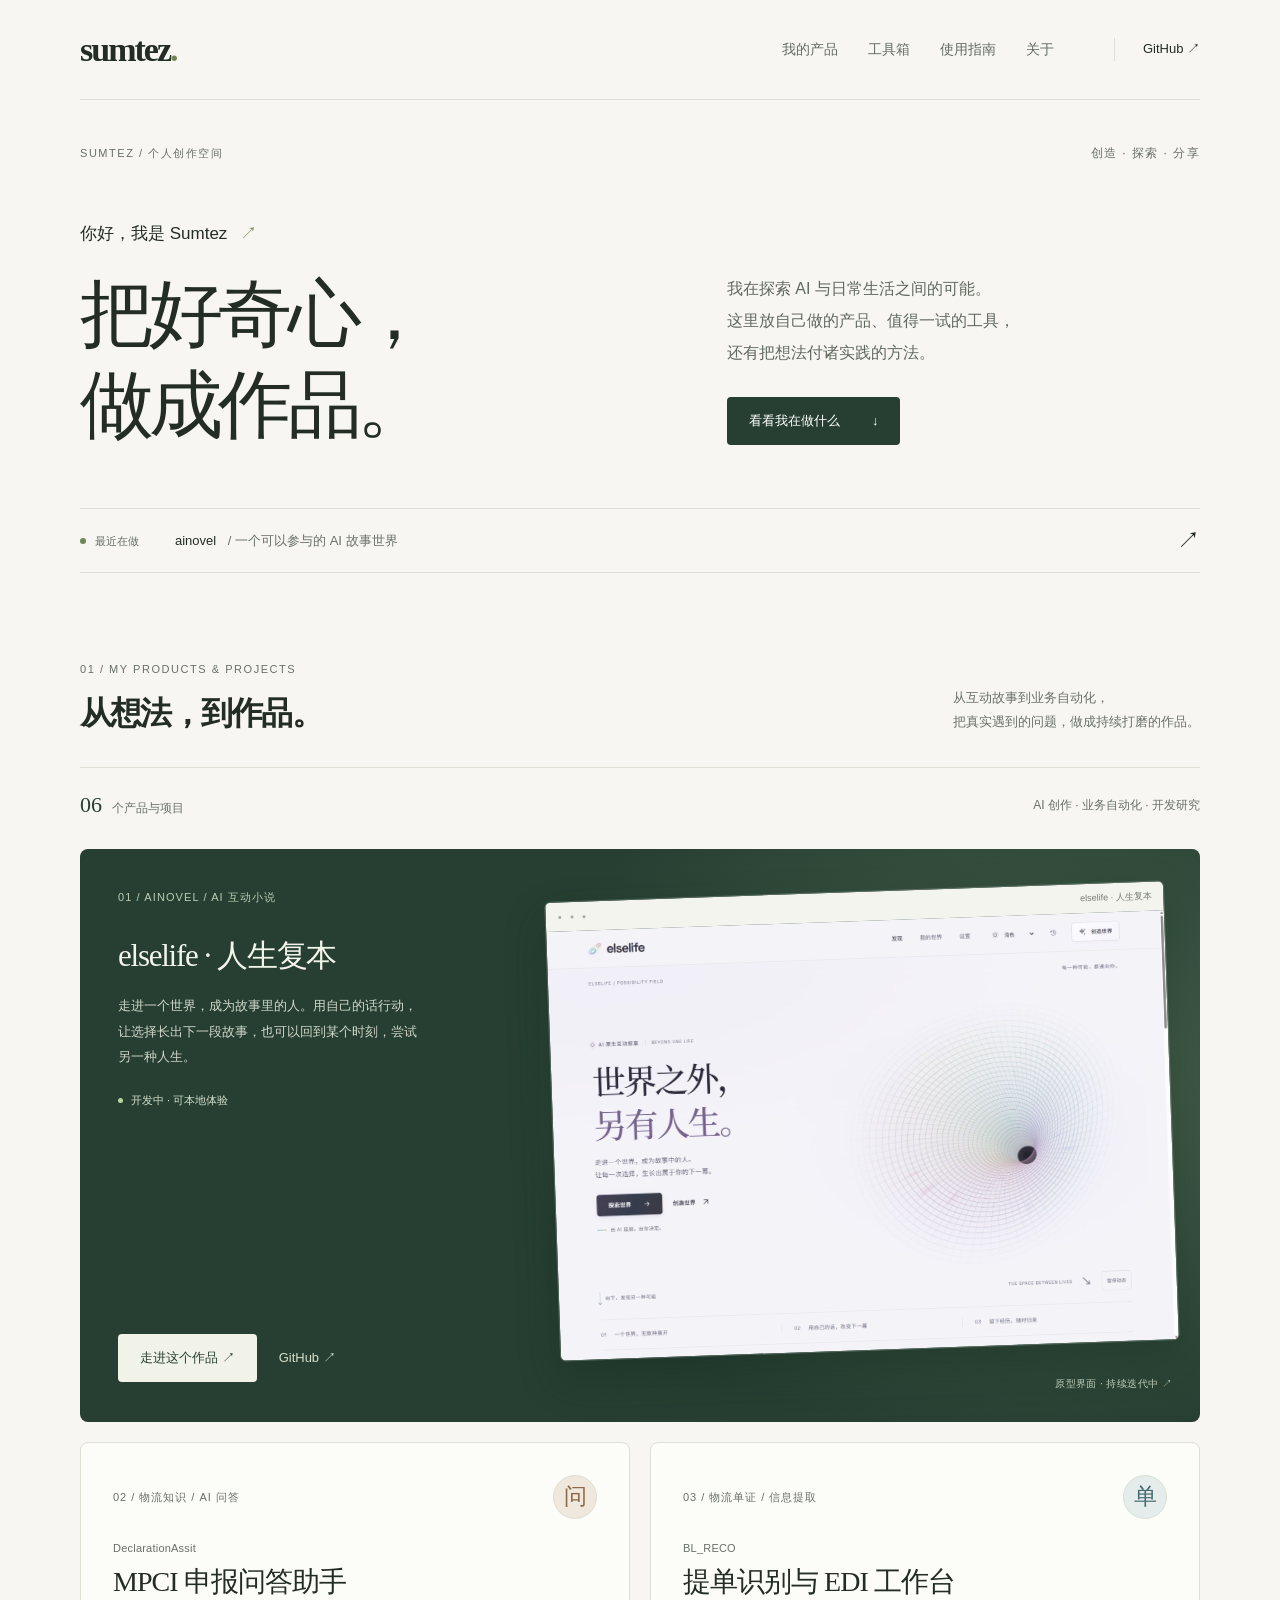
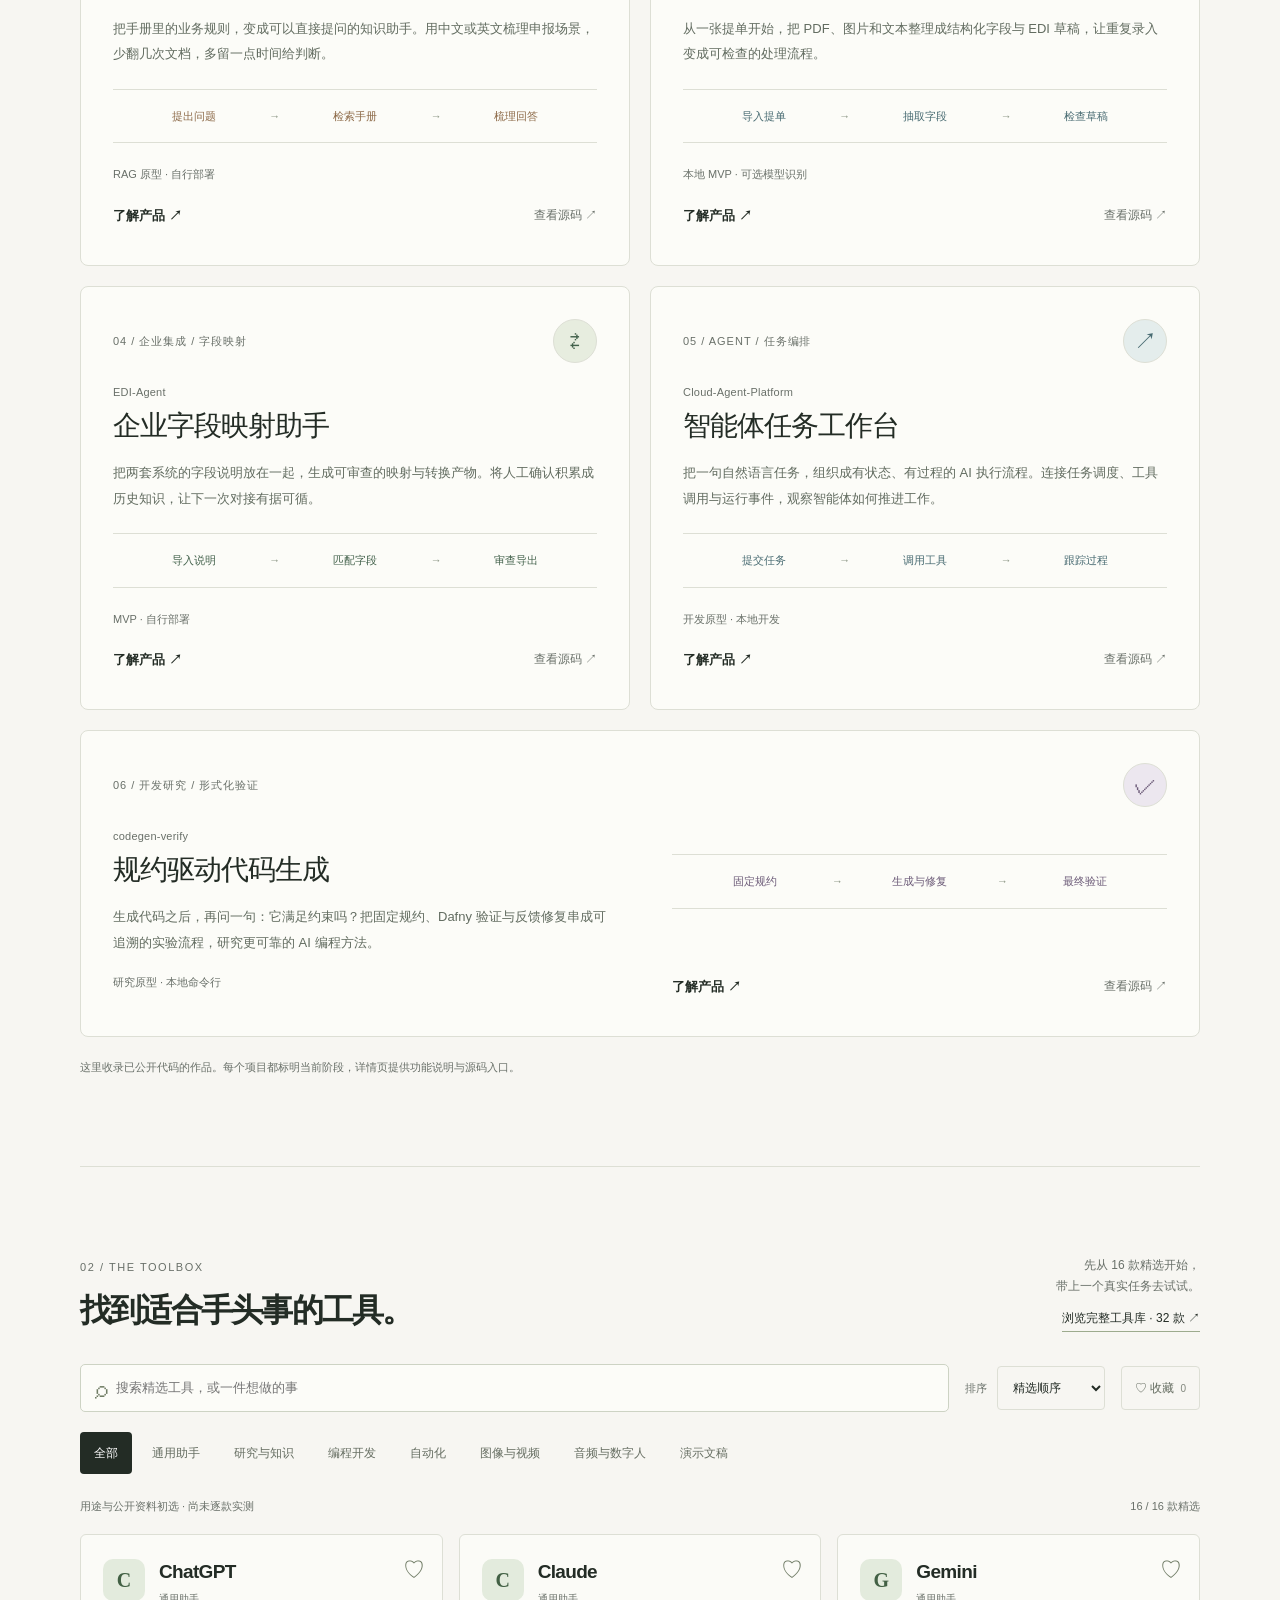
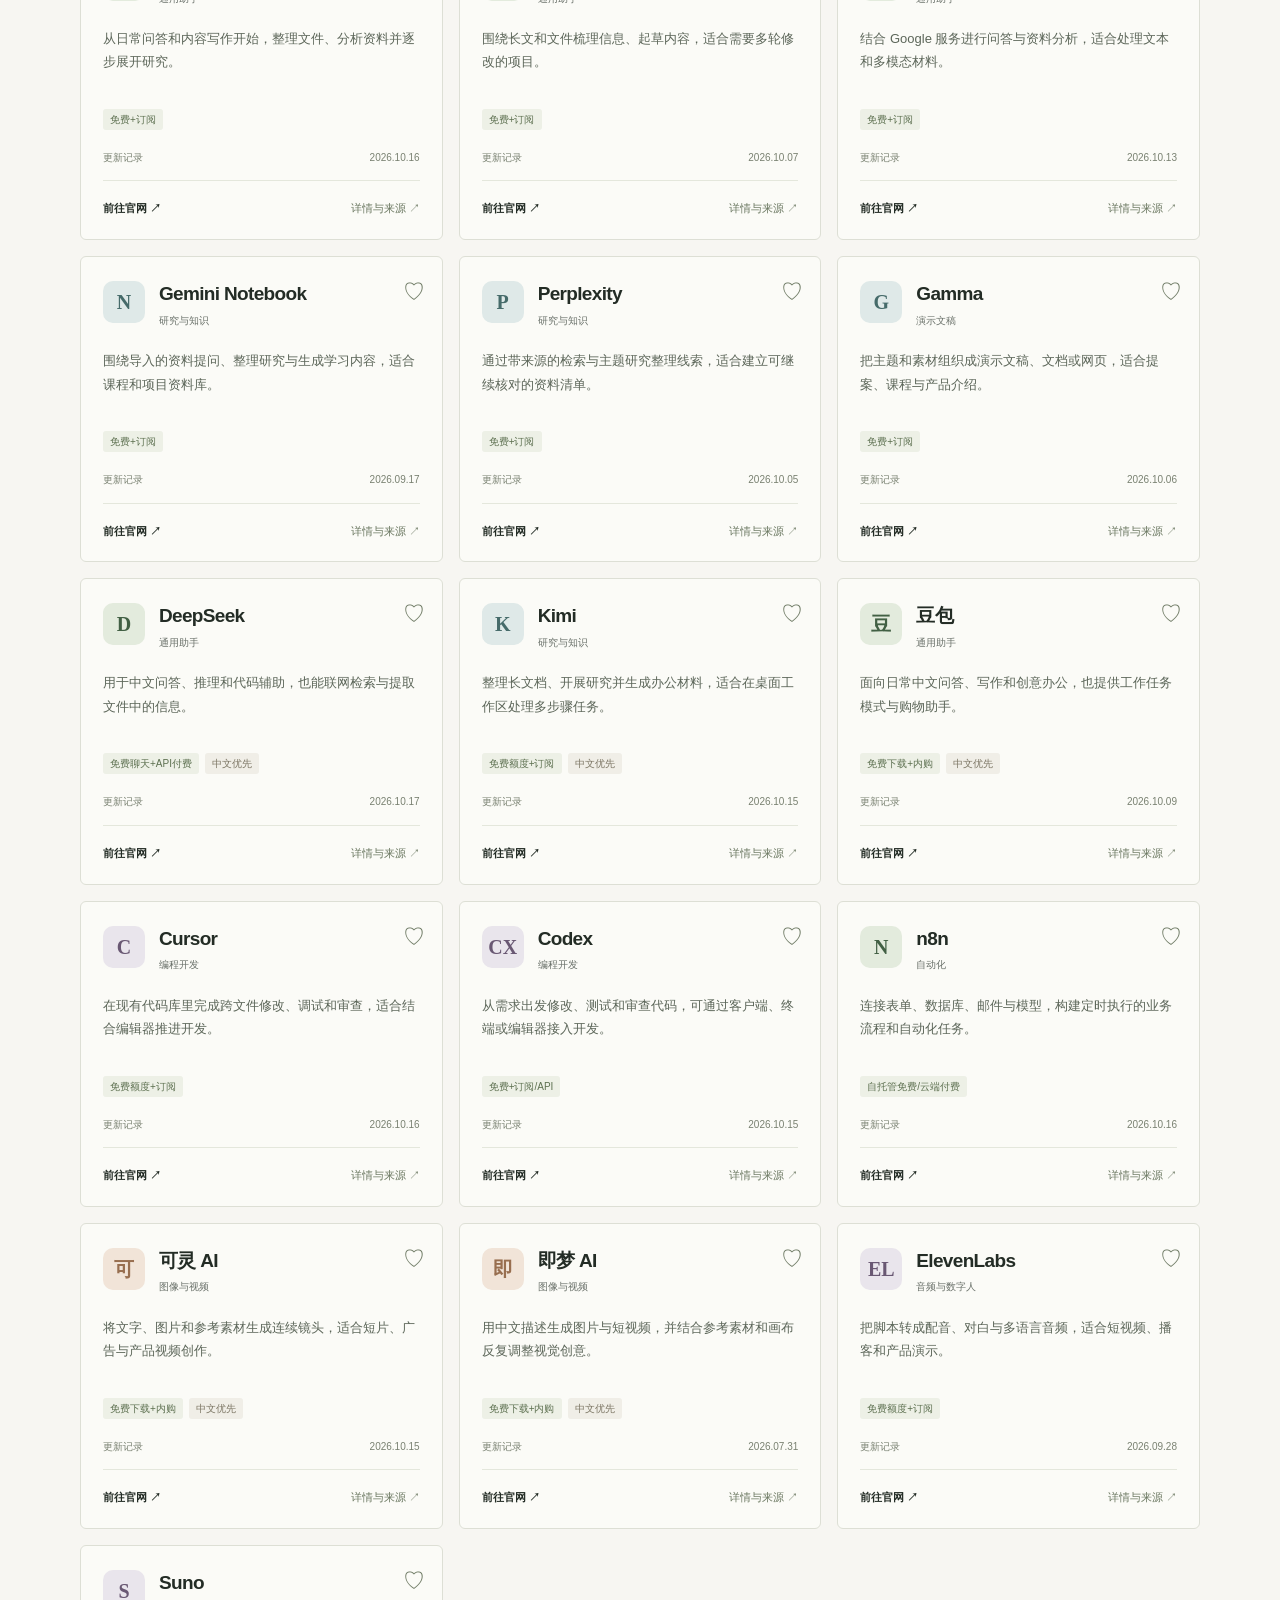
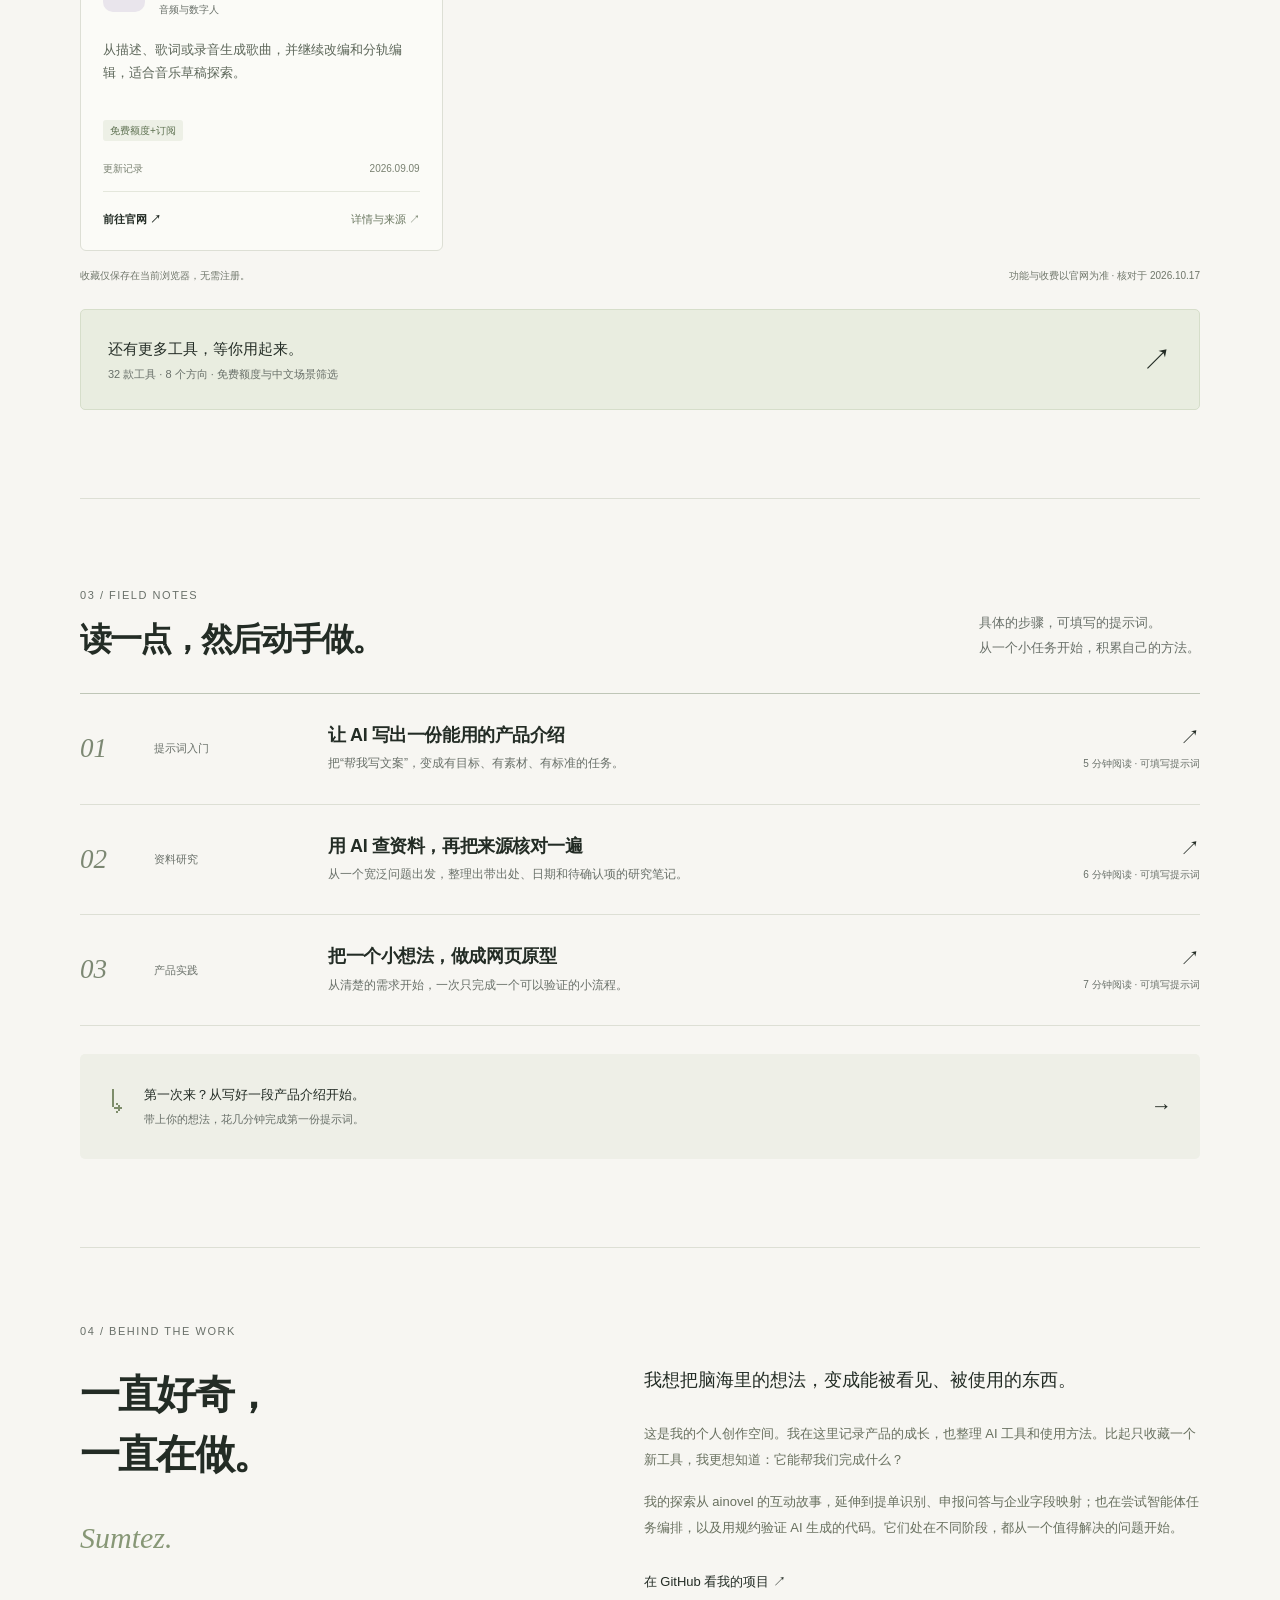
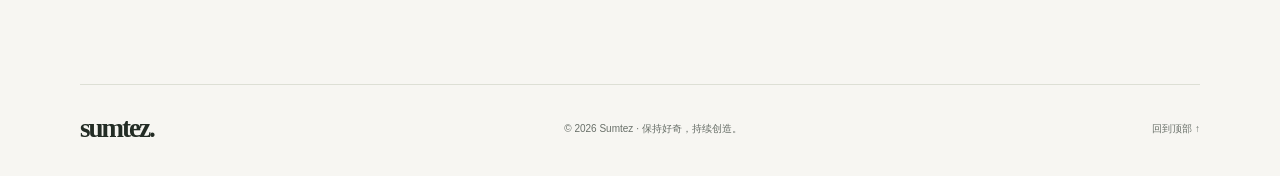
==== commit aba15ed1: "Showcase all six Sumtez projects with product detail pages" ====
--- a/index.html
+++ b/index.html
@@ -2,28 +2,28 @@
 <html lang="zh-CN">
 <head>
 <meta charset="utf-8"><meta name="viewport" content="width=device-width, initial-scale=1"><meta name="theme-color" content="#f7f6f2">
-<meta name="description" content="我是 Sumtez，在这里分享自己做的产品、值得探索的 AI 工具，以及可以跟着做的使用方法。探索 ainovel · 人生复本与 AI 实践指南。">
+<meta name="description" content="我是 Sumtez，在这里分享自己做的产品、值得探索的 AI 工具，以及可以跟着做的使用方法。探索互动故事、物流自动化、Agent 与代码验证等 6 个项目。">
 <title>Sumtez — 创造、探索，与 AI 一起实践</title>
 <meta property="og:title" content="Sumtez — 创造、探索，与 AI 一起实践"><meta property="og:description" content="自己做的产品，值得探索的工具，可以跟着做的方法。欢迎来到 Sumtez 的个人创作空间。"><meta property="og:type" content="website"><meta property="og:url" content="https://sumtez.com/"><meta property="og:image" content="https://sumtez.com/images/ainovel-preview.jpg"><link rel="canonical" href="https://sumtez.com/">
-<link rel="icon" href="favicon.svg" type="image/svg+xml"><link rel="stylesheet" href="style.css?v=20261017-toolbox"><link rel="stylesheet" href="tools.css?v=20261017-toolbox">
+<link rel="icon" href="favicon.svg" type="image/svg+xml"><link rel="stylesheet" href="style.css?v=20261017-toolbox"><link rel="stylesheet" href="tools.css?v=20261017-toolbox"><link rel="stylesheet" href="products.css?v=20261018-projects">
 </head><body id="top"><a class="skip-link" href="#main">跳到正文</a>
-<header class="header"><a class="brand" href="#top" aria-label="Sumtez 首页">sumtez<span class="brand-dot">.</span></a><nav aria-label="主导航"><a href="#work">作品</a><a href="#tools">工具箱</a><a href="#guides">使用指南</a><a href="#about">关于</a></nav><a class="header-note" href="https://github.com/TeezyTez" target="_blank" rel="noopener noreferrer">GitHub ↗</a></header>
+<header class="header"><a class="brand" href="#top" aria-label="Sumtez 首页">sumtez<span class="brand-dot">.</span></a><nav aria-label="主导航"><a href="#work">我的产品</a><a href="#tools">工具箱</a><a href="#guides">使用指南</a><a href="#about">关于</a></nav><a class="header-note" href="https://github.com/TeezyTez" target="_blank" rel="noopener noreferrer">GitHub ↗</a></header>
 <main id="main">
 <section class="hero" id="home">
 <div class="hero-kicker"><span class="eyebrow">SUMTEZ / 个人创作空间</span><span class="hero-index">创造 · 探索 · 分享</span></div>
 <div class="hero-layout"><div><p class="hello">你好，我是 Sumtez <span aria-hidden="true">↗</span></p><h1>把好奇心，<br>做成<span class="serif-word">作品。</span></h1></div><div class="hero-side"><p>我在探索 AI 与日常生活之间的可能。<br>这里放自己做的产品、值得一试的工具，<br>还有把想法付诸实践的方法。</p><a class="button primary" href="#work">看看我在做什么 <span>↓</span></a></div></div>
 <a class="now-strip" href="ainovel.html"><span class="now-label"><span class="live-dot"></span>最近在做</span><span class="now-title">ainovel <span class="now-description">/ 一个可以参与的 AI 故事世界</span></span><span class="now-arrow" aria-hidden="true">↗</span></a>
 </section>
-<section class="section work" id="work"><div class="section-heading"><div><p class="eyebrow muted">01 / SELECTED WORK</p><h2>从想法，到作品。</h2></div><p class="section-description">亲手做，慢慢打磨。<br>这里记录正在发生的探索。</p></div><div id="published-products" class="product-grid"></div><noscript><article class="noscript-product"><h3>ainovel · 人生复本</h3><p>用自己的话参与故事，探索不同人生。开发中，可本地体验。</p><a class="text-link" href="ainovel.html">了解产品 →</a></article></noscript></section>
+<section class="section work" id="work"><div class="section-heading"><div><p class="eyebrow muted">01 / MY PRODUCTS & PROJECTS</p><h2>从想法，到作品。</h2></div><p class="section-description">从互动故事到业务自动化，<br>把真实遇到的问题，做成持续打磨的作品。</p></div><div class="work-context"><p><strong>06</strong> 个产品与项目</p><p>AI 创作 · 业务自动化 · 开发研究</p></div><div id="published-products" class="product-grid"></div><p class="collection-note">这里收录已公开代码的作品。每个项目都标明当前阶段，详情页提供功能说明与源码入口。</p><noscript><div class="all-project-links"><p>我的产品 · 点击查看介绍</p><a href="ainovel.html">elselife · 人生复本 →</a><a href="declaration.html">MPCI 申报问答助手 →</a><a href="bl-reco.html">提单识别与 EDI 工作台 →</a><a href="edi-agent.html">企业字段映射助手 →</a><a href="cloud-agent.html">智能体任务工作台 →</a><a href="codegen-verify.html">规约驱动代码生成 →</a></div></noscript></section>
 <section class="section tools-section" id="tools" data-tool-scope="featured"><div class="section-heading"><div><p class="eyebrow muted">02 / THE TOOLBOX</p><h2>找到适合手头事的工具。</h2></div><div class="home-tool-intro"><p>先从 16 款精选开始，<br>带上一个真实任务去试试。</p><a href="tools.html">浏览完整工具库 · 32 款 ↗</a></div></div>
 <div class="library-controls home-catalog-controls"><div class="library-search-row"><label class="product-search"><span aria-hidden="true">⌕</span><input type="search" id="tool-search" aria-label="搜索精选工具或用途" autocomplete="off" placeholder="搜索精选工具，或一件想做的事"></label><label class="sort-label">排序 <select id="tool-sort"><option value="curated">精选顺序</option><option value="updated">最近更新</option><option value="name">名称顺序</option></select></label><button class="tool-filter favorite-filter" id="favorite-filter" aria-pressed="false">♡ 收藏 <span id="favorite-count">0</span></button></div><div class="tool-filters" id="tool-categories" role="group" aria-label="按用途筛选精选工具"></div></div>
 <div class="catalog-note"><p>用途与公开资料初选 · 尚未逐款实测</p><span id="tool-count" role="status" aria-live="polite">正在加载工具</span></div><div class="tool-grid library-grid" id="tool-grid"></div><div class="empty-state" id="tool-empty" hidden><h3>还没有匹配的工具</h3><p>换个关键词，或到完整工具库看看。</p><button class="button primary" id="tool-reset">查看全部精选 ↗</button></div>
 <div class="tool-footnotes"><p class="local-note" id="storage-status" role="status">收藏仅保存在当前浏览器，无需注册。</p><p class="source-note">功能与收费以官网为准 · 核对于 2026.10.17</p></div>
 <a class="home-catalog-cta" href="tools.html"><div><strong>还有更多工具，等你用起来。</strong><p>32 款工具 · 8 个方向 · 免费额度与中文场景筛选</p></div><span aria-hidden="true">↗</span></a></section>
 <section class="section guides-section" id="guides"><div class="section-heading"><div><p class="eyebrow muted">03 / FIELD NOTES</p><h2>读一点，然后动手做。</h2></div><p class="section-description">具体的步骤，可填写的提示词。<br>从一个小任务开始，积累自己的方法。</p></div><div class="guide-grid" id="guide-grid"></div><a class="learning-note" href="guide.html?guide=writing"><span class="note-symbol" aria-hidden="true">↳</span><span><strong>第一次来？从写好一段产品介绍开始。</strong><span>带上你的想法，花几分钟完成第一份提示词。</span></span><b aria-hidden="true">→</b></a></section>
-<section class="section about" id="about"><div class="about-heading"><p class="eyebrow">04 / BEHIND THE WORK</p><h2>一直好奇，<br>一直在做。</h2><span class="about-signature" aria-hidden="true">Sumtez.</span></div><div class="about-copy"><p class="about-lead">我想把脑海里的想法，变成能被看见、被使用的东西。</p><p>这是我的个人创作空间。我在这里记录产品的成长，也整理 AI 工具和使用方法。比起只收藏一个新工具，我更想知道：它能帮我们完成什么？</p><p>现在，我正在研发 ainovel，探索人在 AI 故事里作出选择的可能。未来的新作品，也会陆续出现在这里。</p><div class="about-links"><a class="text-link" href="https://github.com/TeezyTez" target="_blank" rel="noopener noreferrer">在 GitHub 看我的项目 ↗</a><button class="text-link" id="contact-button" hidden>联系我 ↗</button></div></div></section>
+<section class="section about" id="about"><div class="about-heading"><p class="eyebrow">04 / BEHIND THE WORK</p><h2>一直好奇，<br>一直在做。</h2><span class="about-signature" aria-hidden="true">Sumtez.</span></div><div class="about-copy"><p class="about-lead">我想把脑海里的想法，变成能被看见、被使用的东西。</p><p>这是我的个人创作空间。我在这里记录产品的成长，也整理 AI 工具和使用方法。比起只收藏一个新工具，我更想知道：它能帮我们完成什么？</p><p>我的探索从 ainovel 的互动故事，延伸到提单识别、申报问答与企业字段映射；也在尝试智能体任务编排，以及用规约验证 AI 生成的代码。它们处在不同阶段，都从一个值得解决的问题开始。</p><div class="about-links"><a class="text-link" href="https://github.com/TeezyTez" target="_blank" rel="noopener noreferrer">在 GitHub 看我的项目 ↗</a><button class="text-link" id="contact-button" hidden>联系我 ↗</button></div></div></section>
 <noscript><p class="source-note noscript-note">启用 JavaScript 可使用工具筛选与互动指南。也可以直接访问 <a href="https://chatgpt.com/">ChatGPT</a>、<a href="https://claude.ai/">Claude</a>、<a href="https://www.perplexity.ai/">Perplexity</a> 和 <a href="https://cursor.com/">Cursor</a>。</p></noscript>
 </main>
 <footer><a class="footer-brand" href="index.html">sumtez.</a><span>© <span id="year">2026</span> Sumtez · 保持好奇，持续创造。</span><a href="#top">回到顶部 ↑</a></footer>
 <dialog id="detail-dialog" aria-labelledby="dialog-title"><button class="dialog-close" aria-label="关闭联系方式">×</button><p class="eyebrow muted">LET’S CONNECT</p><h2 id="dialog-title">期待与你连接。</h2><p>产品交流 · AI 探索 · 合作想法</p><div id="dialog-sections"></div><button class="text-link dialog-done">返回浏览 ↙</button></dialog>
-<script src="local-state.js?v=20261017-toolbox"></script><script src="tools-data.js?v=20261017-toolbox"></script><script src="hub-content.js?v=20261017-toolbox"></script><script src="hub.js?v=20261017-toolbox"></script><script src="content.js?v=20261017-toolbox"></script><script src="app.js?v=20261017-toolbox"></script><script src="tools.js?v=20261017-toolbox"></script><script src="site.js?v=20261017-toolbox"></script></body></html>
+<script src="local-state.js?v=20261017-toolbox"></script><script src="tools-data.js?v=20261017-toolbox"></script><script src="hub-content.js?v=20261018-projects"></script><script src="hub.js?v=20261017-toolbox"></script><script src="content.js?v=20261018-projects"></script><script src="app.js?v=20261018-projects"></script><script src="tools.js?v=20261017-toolbox"></script><script src="site.js?v=20261018-projects"></script></body></html>
--- a/products.css
+++ b/products.css
@@ -0,0 +1,4 @@
+/* The same personal collection, with room for the whole body of work. */
+.work .section-description{max-width:360px}.work-context{display:flex;align-items:center;justify-content:space-between;gap:20px;border-top:1px solid var(--line);padding:18px 0 26px;color:var(--muted);font-size:12px}.work-context strong{font-size:22px;font-family:var(--serif);color:var(--green);font-weight:400;margin-right:7px}.work-context>p:last-child{text-align:right}.product-grid{display:grid;grid-template-columns:repeat(2,minmax(0,1fr));gap:20px}.published-product{grid-column:1/-1}.project-card{--project-accent:#42614b;--project-soft:#e7eddf;display:flex;flex-direction:column;min-width:0;padding:32px;background:#fcfcf8;border:1px solid var(--line);border-radius:8px;transition:border-color .2s}.project-card:hover{border-color:#a6b39b}.project-card.sand{--project-accent:#8c6947;--project-soft:#f0e8dc}.project-card.blue{--project-accent:#486b72;--project-soft:#e4edec}.project-card.plum{--project-accent:#6c5b78;--project-soft:#ece7ef}.project-meta{display:flex;align-items:center;justify-content:space-between;gap:15px;color:var(--muted)}.project-meta .eyebrow{letter-spacing:.09em}.project-mark{font-family:var(--serif);font-size:23px;color:var(--project-accent);width:44px;height:44px;border:1px solid var(--line);background:var(--project-soft);display:grid;place-items:center;border-radius:50%;flex:none}.project-repo{font-size:11px;color:var(--muted);margin-top:20px;letter-spacing:.02em;overflow-wrap:anywhere}.project-card h3{font-family:var(--serif);font-weight:400;font-size:28px;margin:6px 0 16px;letter-spacing:-.035em}.project-summary{font-size:13px;color:#626c60;line-height:1.95;flex:1}.mini-flow{list-style:none;display:flex;align-items:center;gap:0;padding:17px 0;margin:22px 0;border-block:1px solid var(--line);font-size:11px;color:var(--project-accent)}.mini-flow li{position:relative;flex:1;text-align:center;padding-inline:8px}.mini-flow li+li:before{content:'→';position:absolute;left:-5px;color:#8b9584}.project-state{font-size:11px;color:var(--muted)}.project-links{display:flex;justify-content:space-between;gap:15px;margin-top:15px}.project-links a:first-child{font-weight:600}.project-links a:last-child{color:var(--muted);font-size:12px}.project-card:last-child:nth-child(even){grid-column:1/-1;display:grid;grid-template-columns:1fr 1fr;column-gap:64px}.project-card:last-child:nth-child(even) .project-meta{grid-column:1/-1}.project-card:last-child:nth-child(even) .project-repo,.project-card:last-child:nth-child(even) h3,.project-card:last-child:nth-child(even) .project-summary{grid-column:1}.project-card:last-child:nth-child(even) .mini-flow{grid-column:2;grid-row:2/5;align-self:center}.project-card:last-child:nth-child(even) .project-state{margin-top:18px}.project-card:last-child:nth-child(even) .project-links{grid-column:2;align-self:end}.collection-note{font-size:11px;color:var(--muted);margin-top:20px;line-height:1.9}.project-case .product-intro h1{font-size:clamp(40px,5.2vw,66px);line-height:1.35}.project-case .product-subtitle{font-family:var(--sans);font-size:14px;letter-spacing:.03em;overflow-wrap:anywhere}.project-workflow{background:var(--green);color:#edf2e6;border-radius:8px;padding:36px 40px}.project-workflow>p{font-size:11px;color:#b6c9aa;letter-spacing:.1em}.workflow-steps{list-style:none;padding:0;margin:25px 0 0;display:grid;grid-template-columns:repeat(3,minmax(0,1fr));gap:32px}.workflow-steps li{min-width:0;position:relative;border-top:1px solid #63745d;padding-top:22px}.workflow-steps span{font-family:var(--serif);font-size:25px;color:#a4bd90}.workflow-steps h2{font-size:18px;margin:14px 0 10px}.workflow-steps p{font-size:12px;color:#c6d1bf;line-height:1.95}.project-workflow>small{display:block;color:#aebea4;font-size:10px;margin-top:28px}.case-facts{display:grid;grid-template-columns:repeat(3,1fr);gap:35px;margin:34px 0 0;padding:25px 0 0;border-top:1px solid var(--line)}.case-facts dt{font-size:10px;color:var(--muted);margin-bottom:8px}.case-facts dd{font-size:13px;margin:0}.case-limits{background:var(--soft);border-radius:6px;padding:24px 28px;margin-top:28px}.case-limits h3{font-size:16px;margin-bottom:10px}.case-limits p{font-size:13px;color:var(--muted);line-height:2}.case-source{font-size:11px;color:var(--muted);line-height:1.9;margin-top:22px}.case-source a{text-decoration:underline;text-underline-offset:3px}.related-projects{display:grid;grid-template-columns:repeat(2,minmax(0,1fr));gap:18px;text-align:left;margin:30px 0}.related-projects>a{border:1px solid var(--line);padding:22px 25px;border-radius:6px;display:flex;flex-direction:column;gap:7px}.related-projects span{font-size:11px;color:var(--muted)}.related-projects strong{font-size:17px;font-weight:500}.all-project-links{padding:22px;border:1px solid var(--line);line-height:2}.all-project-links a{display:block;text-decoration:underline}
+@media(max-width:760px){.work-context{align-items:flex-start;font-size:11px;gap:15px;padding-bottom:21px}.work-context>p:last-child{max-width:190px}.product-grid{grid-template-columns:1fr;gap:15px}.project-card{padding:25px}.project-card h3{font-size:25px}.project-meta .eyebrow{font-size:10px}.project-card:last-child:nth-child(even){display:flex;gap:0}.project-card:last-child:nth-child(even) .mini-flow{align-self:stretch}.project-card:last-child:nth-child(even) .project-links{align-self:stretch}.project-card:last-child:nth-child(even) .project-state{margin:0}.project-case .product-intro h1{font-size:46px}.project-workflow{padding:28px 25px}.workflow-steps{grid-template-columns:1fr;gap:24px}.workflow-steps li{padding-top:18px}.workflow-steps h2{margin-top:8px}.workflow-steps span{font-size:21px}.case-facts{grid-template-columns:1fr;gap:19px;margin-top:25px}.case-facts>div{display:grid;grid-template-columns:70px 1fr;gap:15px}.case-facts dt{margin:0}.case-facts dd{font-size:12px}.case-limits{padding:22px}.related-projects{grid-template-columns:1fr}.collection-note{font-size:10px}}
+@media(max-width:380px){.project-card{padding:22px}.project-card h3{font-size:23px}.mini-flow{font-size:10px}.mini-flow li{gap:6px}.project-case .product-intro h1{font-size:39px}}
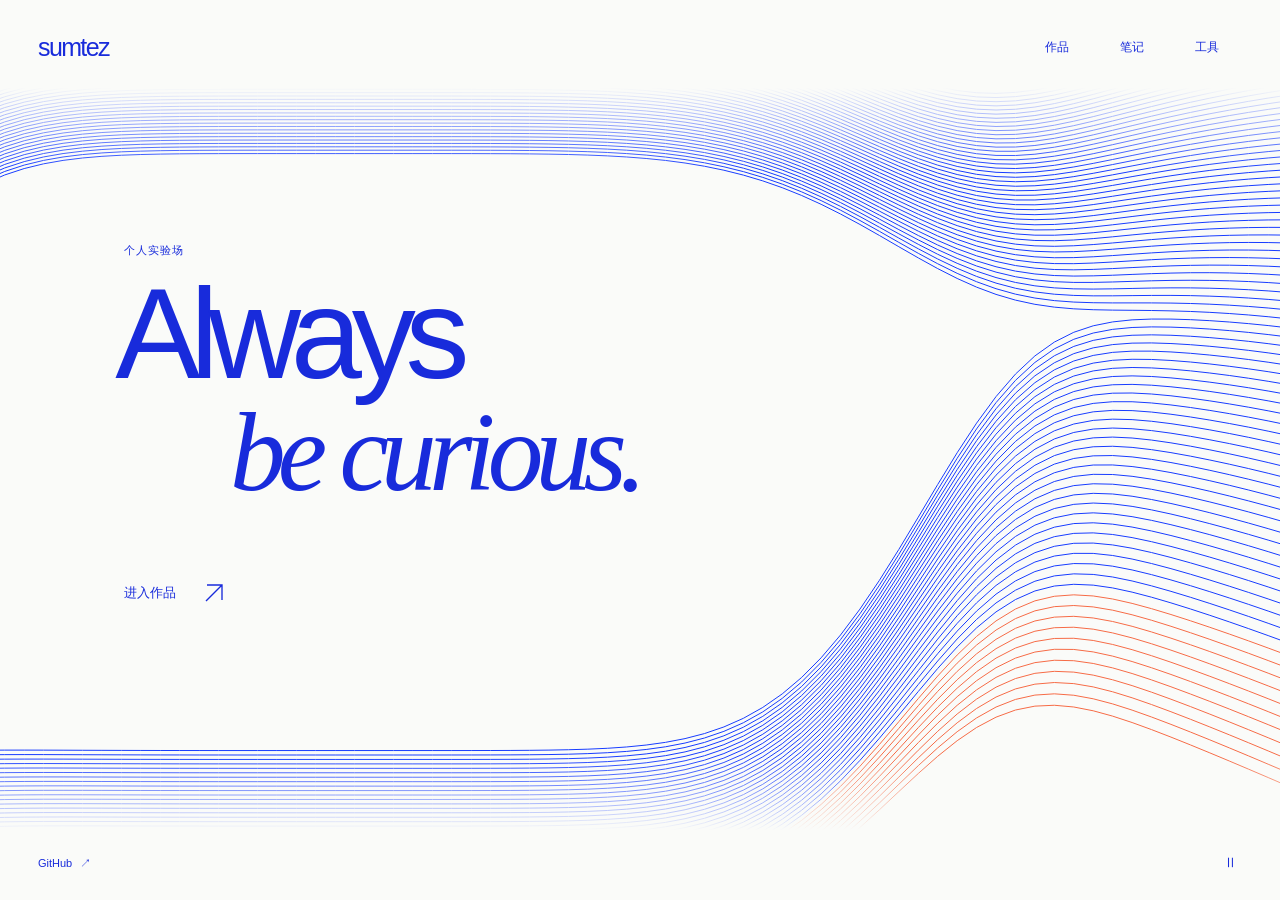
==== commit 90ea8840: "Sync latest Sumtez website, open-field homepage and project pages" ====
--- a/index.html
+++ b/index.html
@@ -1,29 +1,42 @@
 <!doctype html>
 <html lang="zh-CN">
 <head>
-<meta charset="utf-8"><meta name="viewport" content="width=device-width, initial-scale=1"><meta name="theme-color" content="#f7f6f2">
-<meta name="description" content="我是 Sumtez，在这里分享自己做的产品、值得探索的 AI 工具，以及可以跟着做的使用方法。探索互动故事、物流自动化、Agent 与代码验证等 6 个项目。">
-<title>Sumtez — 创造、探索，与 AI 一起实践</title>
-<meta property="og:title" content="Sumtez — 创造、探索，与 AI 一起实践"><meta property="og:description" content="自己做的产品，值得探索的工具，可以跟着做的方法。欢迎来到 Sumtez 的个人创作空间。"><meta property="og:type" content="website"><meta property="og:url" content="https://sumtez.com/"><meta property="og:image" content="https://sumtez.com/images/ainovel-preview.jpg"><link rel="canonical" href="https://sumtez.com/">
-<link rel="icon" href="favicon.svg" type="image/svg+xml"><link rel="stylesheet" href="style.css?v=20261017-toolbox"><link rel="stylesheet" href="tools.css?v=20261017-toolbox"><link rel="stylesheet" href="products.css?v=20261018-projects">
-</head><body id="top"><a class="skip-link" href="#main">跳到正文</a>
-<header class="header"><a class="brand" href="#top" aria-label="Sumtez 首页">sumtez<span class="brand-dot">.</span></a><nav aria-label="主导航"><a href="#work">我的产品</a><a href="#tools">工具箱</a><a href="#guides">使用指南</a><a href="#about">关于</a></nav><a class="header-note" href="https://github.com/TeezyTez" target="_blank" rel="noopener noreferrer">GitHub ↗</a></header>
-<main id="main">
-<section class="hero" id="home">
-<div class="hero-kicker"><span class="eyebrow">SUMTEZ / 个人创作空间</span><span class="hero-index">创造 · 探索 · 分享</span></div>
-<div class="hero-layout"><div><p class="hello">你好，我是 Sumtez <span aria-hidden="true">↗</span></p><h1>把好奇心，<br>做成<span class="serif-word">作品。</span></h1></div><div class="hero-side"><p>我在探索 AI 与日常生活之间的可能。<br>这里放自己做的产品、值得一试的工具，<br>还有把想法付诸实践的方法。</p><a class="button primary" href="#work">看看我在做什么 <span>↓</span></a></div></div>
-<a class="now-strip" href="ainovel.html"><span class="now-label"><span class="live-dot"></span>最近在做</span><span class="now-title">ainovel <span class="now-description">/ 一个可以参与的 AI 故事世界</span></span><span class="now-arrow" aria-hidden="true">↗</span></a>
-</section>
-<section class="section work" id="work"><div class="section-heading"><div><p class="eyebrow muted">01 / MY PRODUCTS & PROJECTS</p><h2>从想法，到作品。</h2></div><p class="section-description">从互动故事到业务自动化，<br>把真实遇到的问题，做成持续打磨的作品。</p></div><div class="work-context"><p><strong>06</strong> 个产品与项目</p><p>AI 创作 · 业务自动化 · 开发研究</p></div><div id="published-products" class="product-grid"></div><p class="collection-note">这里收录已公开代码的作品。每个项目都标明当前阶段，详情页提供功能说明与源码入口。</p><noscript><div class="all-project-links"><p>我的产品 · 点击查看介绍</p><a href="ainovel.html">elselife · 人生复本 →</a><a href="declaration.html">MPCI 申报问答助手 →</a><a href="bl-reco.html">提单识别与 EDI 工作台 →</a><a href="edi-agent.html">企业字段映射助手 →</a><a href="cloud-agent.html">智能体任务工作台 →</a><a href="codegen-verify.html">规约驱动代码生成 →</a></div></noscript></section>
-<section class="section tools-section" id="tools" data-tool-scope="featured"><div class="section-heading"><div><p class="eyebrow muted">02 / THE TOOLBOX</p><h2>找到适合手头事的工具。</h2></div><div class="home-tool-intro"><p>先从 16 款精选开始，<br>带上一个真实任务去试试。</p><a href="tools.html">浏览完整工具库 · 32 款 ↗</a></div></div>
-<div class="library-controls home-catalog-controls"><div class="library-search-row"><label class="product-search"><span aria-hidden="true">⌕</span><input type="search" id="tool-search" aria-label="搜索精选工具或用途" autocomplete="off" placeholder="搜索精选工具，或一件想做的事"></label><label class="sort-label">排序 <select id="tool-sort"><option value="curated">精选顺序</option><option value="updated">最近更新</option><option value="name">名称顺序</option></select></label><button class="tool-filter favorite-filter" id="favorite-filter" aria-pressed="false">♡ 收藏 <span id="favorite-count">0</span></button></div><div class="tool-filters" id="tool-categories" role="group" aria-label="按用途筛选精选工具"></div></div>
-<div class="catalog-note"><p>用途与公开资料初选 · 尚未逐款实测</p><span id="tool-count" role="status" aria-live="polite">正在加载工具</span></div><div class="tool-grid library-grid" id="tool-grid"></div><div class="empty-state" id="tool-empty" hidden><h3>还没有匹配的工具</h3><p>换个关键词，或到完整工具库看看。</p><button class="button primary" id="tool-reset">查看全部精选 ↗</button></div>
-<div class="tool-footnotes"><p class="local-note" id="storage-status" role="status">收藏仅保存在当前浏览器，无需注册。</p><p class="source-note">功能与收费以官网为准 · 核对于 2026.10.17</p></div>
-<a class="home-catalog-cta" href="tools.html"><div><strong>还有更多工具，等你用起来。</strong><p>32 款工具 · 8 个方向 · 免费额度与中文场景筛选</p></div><span aria-hidden="true">↗</span></a></section>
-<section class="section guides-section" id="guides"><div class="section-heading"><div><p class="eyebrow muted">03 / FIELD NOTES</p><h2>读一点，然后动手做。</h2></div><p class="section-description">具体的步骤，可填写的提示词。<br>从一个小任务开始，积累自己的方法。</p></div><div class="guide-grid" id="guide-grid"></div><a class="learning-note" href="guide.html?guide=writing"><span class="note-symbol" aria-hidden="true">↳</span><span><strong>第一次来？从写好一段产品介绍开始。</strong><span>带上你的想法，花几分钟完成第一份提示词。</span></span><b aria-hidden="true">→</b></a></section>
-<section class="section about" id="about"><div class="about-heading"><p class="eyebrow">04 / BEHIND THE WORK</p><h2>一直好奇，<br>一直在做。</h2><span class="about-signature" aria-hidden="true">Sumtez.</span></div><div class="about-copy"><p class="about-lead">我想把脑海里的想法，变成能被看见、被使用的东西。</p><p>这是我的个人创作空间。我在这里记录产品的成长，也整理 AI 工具和使用方法。比起只收藏一个新工具，我更想知道：它能帮我们完成什么？</p><p>我的探索从 ainovel 的互动故事，延伸到提单识别、申报问答与企业字段映射；也在尝试智能体任务编排，以及用规约验证 AI 生成的代码。它们处在不同阶段，都从一个值得解决的问题开始。</p><div class="about-links"><a class="text-link" href="https://github.com/TeezyTez" target="_blank" rel="noopener noreferrer">在 GitHub 看我的项目 ↗</a><button class="text-link" id="contact-button" hidden>联系我 ↗</button></div></div></section>
-<noscript><p class="source-note noscript-note">启用 JavaScript 可使用工具筛选与互动指南。也可以直接访问 <a href="https://chatgpt.com/">ChatGPT</a>、<a href="https://claude.ai/">Claude</a>、<a href="https://www.perplexity.ai/">Perplexity</a> 和 <a href="https://cursor.com/">Cursor</a>。</p></noscript>
+  <meta charset="utf-8">
+  <meta name="viewport" content="width=device-width,initial-scale=1">
+  <meta name="theme-color" content="#fafbf9">
+  <title>Sumtez — Always be curious.</title>
+  <meta name="description" content="Sumtez 的个人实验场。独立作品、AI 工具与实践笔记。">
+  <meta property="og:title" content="Sumtez — Always be curious.">
+  <meta property="og:description" content="独立作品、AI 工具与实践笔记。">
+  <meta property="og:type" content="website">
+  <meta property="og:url" content="https://sumtez.com/">
+  <meta property="og:image" content="https://sumtez.com/images/social-card.png?v=d7b30f8b90">
+  <meta name="twitter:card" content="summary_large_image">
+  <link rel="canonical" href="https://sumtez.com/">
+  <link rel="icon" href="favicon.svg" type="image/svg+xml">
+
+<link rel="preload" href="fonts/instrument-sans-regular.ttf" as="font" type="font/ttf" crossorigin>
+
+<link rel="stylesheet" href="landing.css?v=111d789315"></head>
+<body>
+<a class="skip-link" href="#main">跳到正文</a>
+<main class="field-page" id="main">
+  <div class="field-fallback" aria-hidden="true"></div>
+  <canvas class="living-field" aria-hidden="true"></canvas>
+  <header class="field-header">
+    <a class="field-brand" href="index.html" aria-label="Sumtez 首页">sumtez</a>
+    <nav aria-label="主导航"><a href="work.html">作品<span aria-hidden="true">↗</span></a><a href="work.html#guides">笔记<span aria-hidden="true">↗</span></a><a href="tools.html">工具<span aria-hidden="true">↗</span></a></nav>
+  </header>
+  <div class="field-intro">
+    <p>个人实验场</p>
+    <h1 lang="en">Always <em>be curious.</em></h1>
+    <a class="field-enter" href="work.html">进入作品<svg viewBox="0 0 28 28" aria-hidden="true"><path d="M6 22 22 6M7 6h15v15"/></svg></a>
+  </div>
+  <footer class="field-footer">
+    <a href="https://github.com/TeezyTez" target="_blank" rel="noopener noreferrer">GitHub <span aria-hidden="true">↗</span></a>
+    <button class="motion-control" type="button" aria-label="暂停动效" aria-pressed="false" hidden><span class="motion-pause" aria-hidden="true">Ⅱ</span><span class="motion-play" aria-hidden="true">▷</span></button>
+  </footer>
 </main>
-<footer><a class="footer-brand" href="index.html">sumtez.</a><span>© <span id="year">2026</span> Sumtez · 保持好奇，持续创造。</span><a href="#top">回到顶部 ↑</a></footer>
-<dialog id="detail-dialog" aria-labelledby="dialog-title"><button class="dialog-close" aria-label="关闭联系方式">×</button><p class="eyebrow muted">LET’S CONNECT</p><h2 id="dialog-title">期待与你连接。</h2><p>产品交流 · AI 探索 · 合作想法</p><div id="dialog-sections"></div><button class="text-link dialog-done">返回浏览 ↙</button></dialog>
-<script src="local-state.js?v=20261017-toolbox"></script><script src="tools-data.js?v=20261017-toolbox"></script><script src="hub-content.js?v=20261018-projects"></script><script src="hub.js?v=20261017-toolbox"></script><script src="content.js?v=20261018-projects"></script><script src="app.js?v=20261018-projects"></script><script src="tools.js?v=20261017-toolbox"></script><script src="site.js?v=20261018-projects"></script></body></html>
+<script src="landing.js?v=053fd298ce"></script>
+</body>
+</html>
--- a/landing.css
+++ b/landing.css
@@ -0,0 +1,42 @@
+@font-face{font-family:Instrument;src:url('fonts/instrument-sans-regular.ttf') format('truetype');font-weight:400;font-style:normal;font-display:swap}
+:root{--field-paper:#fafbf9;--field-ink:#182bdb;--field-coral:#f66b46;--field-ease:cubic-bezier(.22,.8,.2,1)}
+*{box-sizing:border-box}
+html{min-width:280px;background:var(--field-paper)}
+body{margin:0;background:var(--field-paper);color:var(--field-ink);font-family:Instrument,'Helvetica Neue','PingFang SC',sans-serif;-webkit-font-smoothing:antialiased}
+a{color:inherit;text-decoration:none;-webkit-tap-highlight-color:transparent}
+button{color:inherit;font:inherit}
+::selection{color:var(--field-paper);background:var(--field-ink)}
+a:focus-visible,button:focus-visible{outline:2px solid currentColor;outline-offset:6px}
+.skip-link{position:fixed;top:12px;left:12px;padding:12px 18px;background:var(--field-ink);color:white;transform:translateY(-180%);z-index:10}
+.skip-link:focus{transform:none}
+.field-page{position:relative;height:100svh;min-height:620px;overflow:hidden;isolation:isolate}
+.living-field{position:absolute;inset:0;display:block;width:100%;height:100%;z-index:-1;pointer-events:none;mask-image:linear-gradient(transparent 0 88px,black 170px,black calc(100% - 145px),transparent calc(100% - 70px));-webkit-mask-image:linear-gradient(transparent 0 88px,black 170px,black calc(100% - 145px),transparent calc(100% - 70px))}
+.field-fallback{position:absolute;inset:0;z-index:-2;background:linear-gradient(163deg,transparent 69%,#173cff 69.1%,transparent 69.25%),linear-gradient(165deg,transparent 71%,#f66b46 71.1%,transparent 71.25%);opacity:.65}
+.field-ready .field-fallback{display:none}
+.field-header{position:absolute;left:38px;right:38px;top:25px;display:flex;justify-content:space-between;align-items:center;gap:26px}
+.field-brand{font-size:25px;letter-spacing:-.065em;line-height:1;display:flex;align-items:center;min-height:44px}
+.field-header nav{display:flex;gap:28px}
+.field-header nav a{display:flex;gap:8px;align-items:center;min-height:44px;font-size:12px}
+.field-header nav a span{font-size:15px;opacity:0;transform:translate(-4px,4px);transition:opacity .25s,transform .35s var(--field-ease)}
+.field-header nav a:hover span,.field-header nav a:focus-visible span{opacity:1;transform:none}
+.field-intro{position:absolute;left:9%;top:27%;width:66%;max-width:1050px}
+.field-intro>p{font-size:11px;letter-spacing:.08em;margin:0 0 23px 9px}
+.field-intro h1{font-size:clamp(78px,10vw,160px);line-height:.83;letter-spacing:-.08em;font-weight:400;margin:0}
+.field-intro h1 em{display:block;font-family:Georgia,'Times New Roman',serif;font-size:.87em;line-height:.94;letter-spacing:-.07em;font-weight:400;margin:14px 0 0 1.03em;white-space:nowrap}
+.field-enter{display:flex;align-items:center;gap:24px;width:max-content;min-height:48px;font-size:13px;margin:clamp(36px,7vh,80px) 0 0 9px}
+.field-enter svg{width:28px;height:28px;fill:none;stroke:currentColor;stroke-width:1.35;transition:transform .4s var(--field-ease)}
+.field-enter:hover svg,.field-enter:focus-visible svg{transform:translate(4px,-4px)}
+.field-footer{position:absolute;left:38px;right:28px;bottom:15px;display:flex;align-items:center;justify-content:space-between;gap:20px;font-size:11px}
+.field-footer>a{display:flex;gap:8px;align-items:center;min-height:44px}
+.field-footer>a:hover{text-decoration:underline;text-underline-offset:5px}
+.motion-control{border:0;background:transparent;cursor:pointer;width:44px;height:44px;padding:0;font-size:13px;display:grid;place-items:center}
+.motion-control[hidden]{display:none}
+.motion-control .motion-play{display:none;font-size:19px}
+.motion-control[aria-pressed="true"] .motion-pause{display:none}
+.motion-control[aria-pressed="true"] .motion-play{display:inline}
+@media(prefers-reduced-motion:no-preference){.field-intro{animation:field-arrive 1s var(--field-ease) both}.field-header,.field-footer{animation:field-fade .8s .12s both}@keyframes field-arrive{from{opacity:0;transform:translateY(18px)}to{opacity:1;transform:none}}@keyframes field-fade{from{opacity:0}to{opacity:1}}}
+@media(min-width:1700px){.field-intro{left:11%}.field-header{left:50px;right:50px}.field-footer{left:50px;right:40px}}
+@media(max-width:700px){.field-page{min-height:600px}.field-header{left:22px;right:22px;top:18px}.field-brand{font-size:24px}.field-header nav{gap:22px}.field-header nav a{font-size:11px}.field-header nav a span{display:none}.field-intro{left:7.5%;top:31%;width:85%}.field-intro>p{font-size:10px;margin:0 0 23px 3px}.field-intro h1{font-size:18vw}.field-intro h1 em{font-size:.81em;margin:13px 0 0 .52em;letter-spacing:-.065em}.field-enter{margin:48px 0 0 3px;font-size:12px;gap:18px}.field-enter svg{width:25px;height:25px}.field-footer{left:22px;right:12px;bottom:12px}.living-field{mask-image:linear-gradient(transparent 0 85px,black 155px,black calc(100% - 135px),transparent calc(100% - 68px));-webkit-mask-image:linear-gradient(transparent 0 85px,black 155px,black calc(100% - 135px),transparent calc(100% - 68px))}}
+@media(max-width:350px){.field-header{left:19px;right:19px}.field-header nav{gap:17px}.field-intro{top:30%}.field-footer{left:19px}.field-enter{margin-top:38px}}
+@media(max-height:600px) and (min-width:701px){.field-page{min-height:440px}.field-header{top:15px}.field-intro{top:25%}.field-intro>p{margin-bottom:17px}.field-intro h1{font-size:clamp(62px,8vw,100px)}.field-enter{margin-top:25px}.field-footer{bottom:8px}}
+@media(prefers-reduced-motion:reduce){*,*::before,*::after{animation:none!important;transition:none!important}}
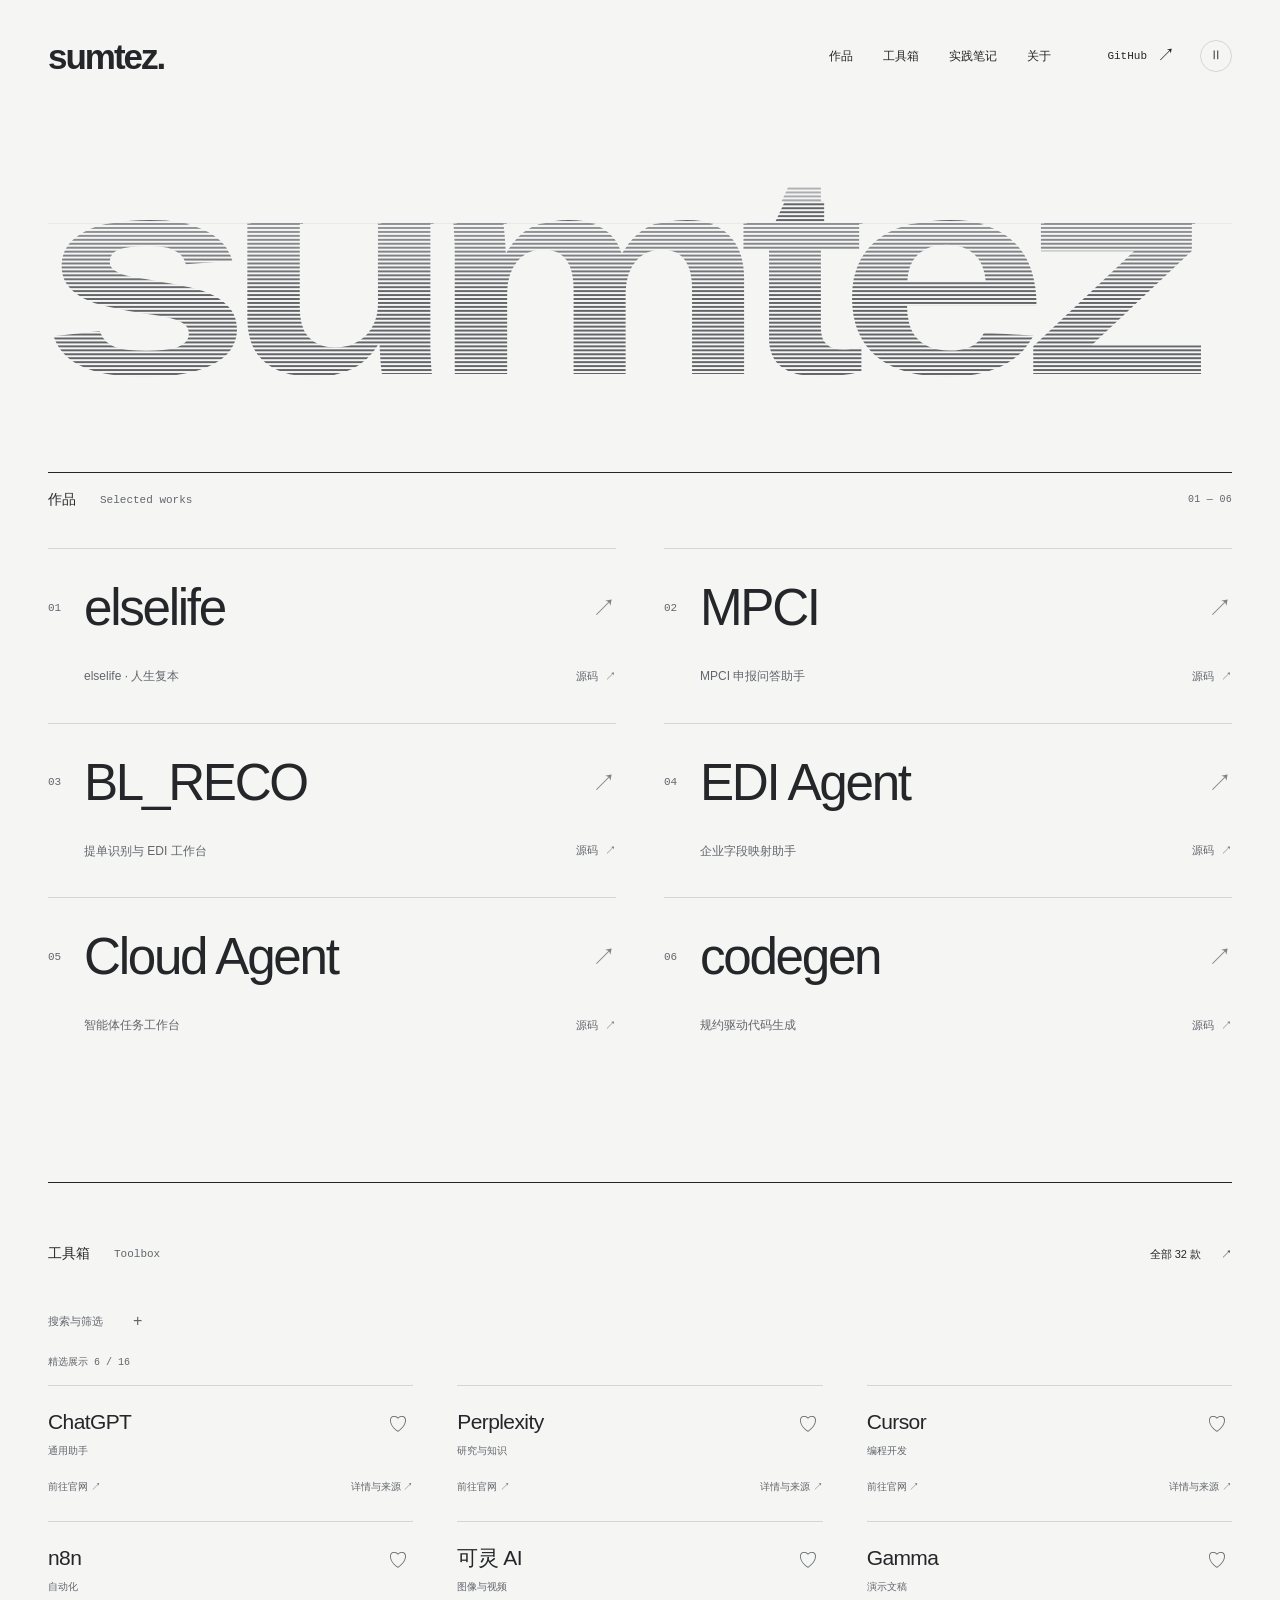
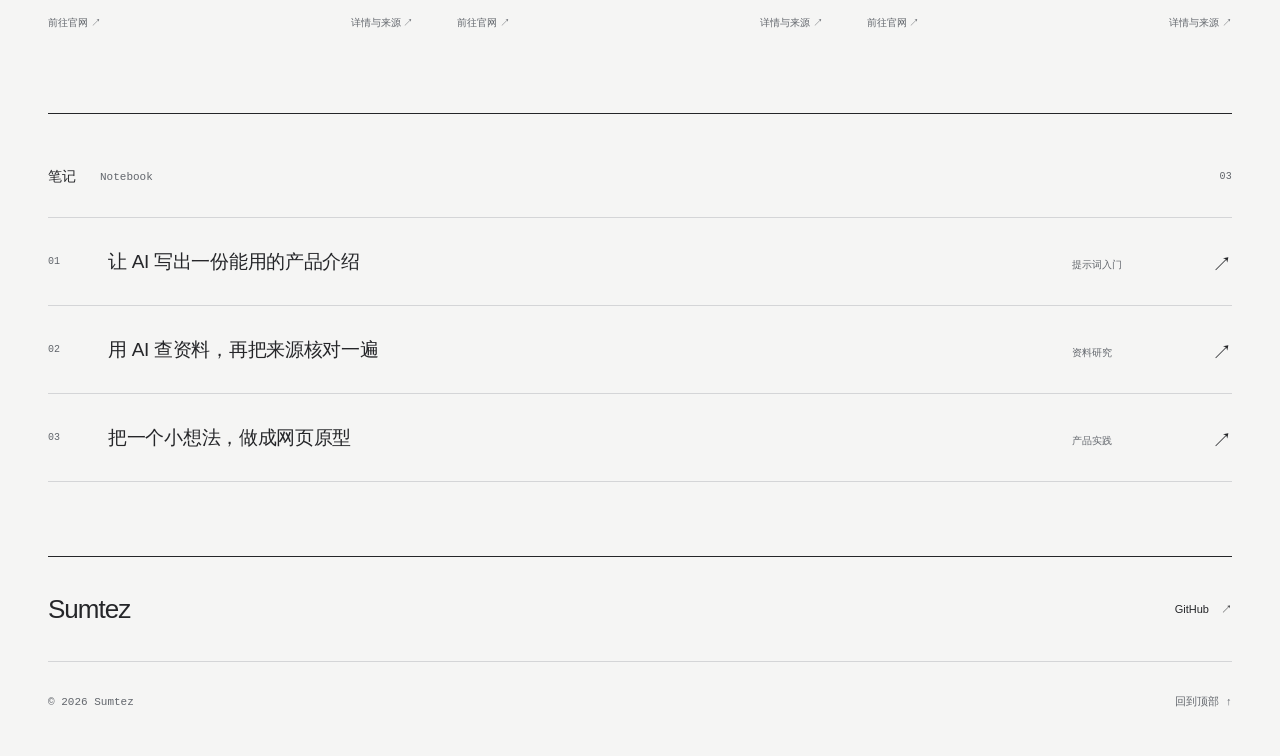
==== commit 84707497: "Restore monochrome portfolio with aligned project grid" ====
--- a/index.html
+++ b/index.html
@@ -2,41 +2,88 @@
 <html lang="zh-CN">
 <head>
   <meta charset="utf-8">
-  <meta name="viewport" content="width=device-width,initial-scale=1">
-  <meta name="theme-color" content="#fafbf9">
-  <title>Sumtez — Always be curious.</title>
-  <meta name="description" content="Sumtez 的个人实验场。独立作品、AI 工具与实践笔记。">
-  <meta property="og:title" content="Sumtez — Always be curious.">
-  <meta property="og:description" content="独立作品、AI 工具与实践笔记。">
-  <meta property="og:type" content="website">
-  <meta property="og:url" content="https://sumtez.com/">
-  <meta property="og:image" content="https://sumtez.com/images/social-card.png?v=d7b30f8b90">
-  <meta name="twitter:card" content="summary_large_image">
+  <meta name="viewport" content="width=device-width, initial-scale=1">
+  <meta name="theme-color" content="#f5f5f4">
+  <meta name="description" content="我是 Sumtez，把好奇心做成作品。在这里探索 6 个 AI 产品与开源项目、32 款工具，以及可以跟着做的实践指南。">
+  <title>Sumtez — 作品与实验</title>
+  <meta property="og:title" content="Sumtez — 作品与实验">
+  <meta property="og:description" content="一个关于创造、探索与 AI 实践的个人空间。作品、工具，以及一路积累的方法。">
+  <meta property="og:type" content="website"><meta property="og:url" content="https://sumtez.com/">
+  <meta property="og:image" content="https://sumtez.com/images/social-card.png?v=78a6ca351b">
   <link rel="canonical" href="https://sumtez.com/">
   <link rel="icon" href="favicon.svg" type="image/svg+xml">
-
-<link rel="preload" href="fonts/instrument-sans-regular.ttf" as="font" type="font/ttf" crossorigin>
-
-<link rel="stylesheet" href="landing.css?v=111d789315"></head>
-<body>
+  <link rel="stylesheet" href="style.css?v=58d6e00f3a"><link rel="stylesheet" href="tools.css?v=3d321297f1">
+<meta name="twitter:card" content="summary_large_image"><link rel="stylesheet" href="home.css?v=9f9e707b9a"></head>
+<body id="top" class="home-page">
 <a class="skip-link" href="#main">跳到正文</a>
-<main class="field-page" id="main">
-  <div class="field-fallback" aria-hidden="true"></div>
-  <canvas class="living-field" aria-hidden="true"></canvas>
-  <header class="field-header">
-    <a class="field-brand" href="index.html" aria-label="Sumtez 首页">sumtez</a>
-    <nav aria-label="主导航"><a href="work.html">作品<span aria-hidden="true">↗</span></a><a href="work.html#guides">笔记<span aria-hidden="true">↗</span></a><a href="tools.html">工具<span aria-hidden="true">↗</span></a></nav>
-  </header>
-  <div class="field-intro">
-    <p>个人实验场</p>
-    <h1 lang="en">Always <em>be curious.</em></h1>
-    <a class="field-enter" href="work.html">进入作品<svg viewBox="0 0 28 28" aria-hidden="true"><path d="M6 22 22 6M7 6h15v15"/></svg></a>
+<header class="header">
+  <a class="brand" href="index.html" aria-label="Sumtez 首页">sumtez<span class="brand-dot" aria-hidden="true">.</span></a>
+  <nav aria-label="主导航"><a href="#work">作品</a><a href="#tools">工具箱</a><a href="#guides">实践笔记</a><a href="#about">关于</a></nav>
+  <a class="header-note" href="https://github.com/TeezyTez" target="_blank" rel="noopener noreferrer">GitHub <span aria-hidden="true">↗</span></a>
+<button class="home-motion-toggle" id="home-motion-toggle" type="button" aria-label="播放动态效果" hidden>▷</button></header>
+<main id="main">
+  <div class="signature" aria-hidden="true">
+    <svg viewBox="0 0 1200 264" xmlns="http://www.w3.org/2000/svg" focusable="false">
+      <defs>
+        <pattern id="scan-lines" width="1200" height="4" patternUnits="userSpaceOnUse"><path d="M0 1H1200" stroke="currentColor" stroke-width="1.4"/></pattern>
+        <linearGradient id="scan-tone" x1="0" y1="0" x2="0" y2="1"><stop offset="0" stop-color="white" stop-opacity=".3"/><stop offset=".55" stop-color="white"/><stop offset="1" stop-color="white"/></linearGradient>
+        <mask id="signature-mask"><rect width="1200" height="264" fill="url(#scan-tone)"/></mask>
+        <clipPath id="signature-cut"><path d="M0 0H1200V108H0ZM0 124H1200V170H0ZM0 176H1200V264H0Z"/></clipPath>
+      </defs>
+      <g class="signature-letters" mask="url(#signature-mask)" clip-path="url(#signature-cut)"><text x="-8" y="225" textLength="1158" lengthAdjust="spacingAndGlyphs" fill="url(#scan-lines)">sumtez</text></g>
+      <g class="signature-shift"><svg x="14" y="108" width="1200" height="16" viewBox="0 108 1200 16"><text x="-8" y="225" textLength="1158" lengthAdjust="spacingAndGlyphs" fill="url(#scan-lines)">sumtez</text></svg></g>
+    <line class="signature-light" x1="0" y1="124" x2="1200" y2="124" stroke="#6f75a8" stroke-width=".75" opacity="0"/></svg>
   </div>
-  <footer class="field-footer">
-    <a href="https://github.com/TeezyTez" target="_blank" rel="noopener noreferrer">GitHub <span aria-hidden="true">↗</span></a>
-    <button class="motion-control" type="button" aria-label="暂停动效" aria-pressed="false" hidden><span class="motion-pause" aria-hidden="true">Ⅱ</span><span class="motion-play" aria-hidden="true">▷</span></button>
-  </footer>
+  <section class="section work" id="work">
+    <div class="section-heading work-heading"><h1>作品 <span lang="en">Selected works</span></h1><span class="work-count">01 — 06</span></div>
+    <div id="published-products" class="work-layout"><!-- products:start --><article class="work-entry work-entry--1">
+    <span class="work-number">01</span>
+    <a class="work-name" href="ainovel.html" aria-label="elselife — elselife · 人生复本，查看作品"><span class="work-word">elselife</span><span class="work-name-arrow" aria-hidden="true">↗</span></a>
+    <div class="work-caption"><h3>elselife · 人生复本</h3><a href="https://github.com/TeezyTez/ainovel" target="_blank" rel="noopener noreferrer" aria-label="查看 elselife · 人生复本 的 GitHub 源码">源码 ↗</a></div>
+  </article>
+<article class="work-entry work-entry--2">
+    <span class="work-number">02</span>
+    <a class="work-name" href="declaration.html" aria-label="MPCI — MPCI 申报问答助手，查看作品"><span class="work-word">MPCI</span><span class="work-name-arrow" aria-hidden="true">↗</span></a>
+    <div class="work-caption"><h3>MPCI 申报问答助手</h3><a href="https://github.com/TeezyTez/DeclarationAssit" target="_blank" rel="noopener noreferrer" aria-label="查看 MPCI 申报问答助手 的 GitHub 源码">源码 ↗</a></div>
+  </article>
+<article class="work-entry work-entry--3">
+    <span class="work-number">03</span>
+    <a class="work-name" href="bl-reco.html" aria-label="BL_RECO — 提单识别与 EDI 工作台，查看作品"><span class="work-word">BL_RECO</span><span class="work-name-arrow" aria-hidden="true">↗</span></a>
+    <div class="work-caption"><h3>提单识别与 EDI 工作台</h3><a href="https://github.com/TeezyTez/BL_RECO" target="_blank" rel="noopener noreferrer" aria-label="查看 提单识别与 EDI 工作台 的 GitHub 源码">源码 ↗</a></div>
+  </article>
+<article class="work-entry work-entry--4">
+    <span class="work-number">04</span>
+    <a class="work-name" href="edi-agent.html" aria-label="EDI Agent — 企业字段映射助手，查看作品"><span class="work-word">EDI Agent</span><span class="work-name-arrow" aria-hidden="true">↗</span></a>
+    <div class="work-caption"><h3>企业字段映射助手</h3><a href="https://github.com/TeezyTez/EDI-Agent" target="_blank" rel="noopener noreferrer" aria-label="查看 企业字段映射助手 的 GitHub 源码">源码 ↗</a></div>
+  </article>
+<article class="work-entry work-entry--5">
+    <span class="work-number">05</span>
+    <a class="work-name" href="cloud-agent.html" aria-label="Cloud Agent — 智能体任务工作台，查看作品"><span class="work-word">Cloud Agent</span><span class="work-name-arrow" aria-hidden="true">↗</span></a>
+    <div class="work-caption"><h3>智能体任务工作台</h3><a href="https://github.com/TeezyTez/Cloud-Agent-Platform" target="_blank" rel="noopener noreferrer" aria-label="查看 智能体任务工作台 的 GitHub 源码">源码 ↗</a></div>
+  </article>
+<article class="work-entry work-entry--6">
+    <span class="work-number">06</span>
+    <a class="work-name" href="codegen-verify.html" aria-label="codegen — 规约驱动代码生成，查看作品"><span class="work-word">codegen</span><span class="work-name-arrow" aria-hidden="true">↗</span></a>
+    <div class="work-caption"><h3>规约驱动代码生成</h3><a href="https://github.com/TeezyTez/codegen-verify" target="_blank" rel="noopener noreferrer" aria-label="查看 规约驱动代码生成 的 GitHub 源码">源码 ↗</a></div>
+  </article><!-- products:end --></div>
+  </section>
+  <section class="toolbox-band">
+    <div class="section tools-section" id="tools" data-tool-scope="featured" data-preview-limit="6" data-preview-ids="chatgpt perplexity cursor n8n kling gamma">
+      <div class="section-heading"><h2>工具箱 <span lang="en">Toolbox</span></h2><a class="text-link" href="tools.html">全部 32 款 <span aria-hidden="true">↗</span></a></div>
+      <details class="tool-options"><summary>搜索与筛选 <span aria-hidden="true">+</span></summary><div class="library-controls home-catalog-controls"><div class="library-search-row"><label class="product-search"><span aria-hidden="true">⌕</span><input type="search" id="tool-search" aria-label="搜索精选工具或用途" autocomplete="off" placeholder="搜索工具"></label><label class="sort-label">排序 <select id="tool-sort"><option value="curated">精选顺序</option><option value="updated">最近更新</option><option value="name">名称顺序</option></select></label><button class="tool-filter favorite-filter" id="favorite-filter" aria-pressed="false">♡ 收藏 <span id="favorite-count">0</span></button></div><div class="tool-filters" id="tool-categories" role="group" aria-label="按用途筛选精选工具"></div></div></details>
+      <div class="catalog-note"><span id="tool-count" role="status" aria-live="polite">正在加载工具</span></div><div class="tool-grid library-grid" id="tool-grid"></div><div class="empty-state" id="tool-empty" hidden><h3>还没有匹配的工具</h3><button class="button primary" id="tool-reset">查看全部精选</button></div>
+      <p class="local-note" id="storage-status" role="status"></p>
+    </div>
+  </section>
+  <section class="section guides-section" id="guides">
+    <div class="section-heading"><h2>笔记 <span lang="en">Notebook</span></h2><span class="section-index">03</span></div>
+    <div class="guide-grid" id="guide-grid"></div>
+    <noscript><div class="all-project-links"><a href="guide.html?guide=writing">写好一段产品介绍</a><a href="guide.html?guide=research">从问题开始资料研究</a><a href="guide.html?guide=prototype">搭建网页原型</a></div></noscript>
+  </section>
+  <section class="about-band"><div class="section about" id="about"><h2>Sumtez</h2><div class="about-links"><a class="text-link" href="https://github.com/TeezyTez" target="_blank" rel="noopener noreferrer">GitHub <span aria-hidden="true">↗</span></a><button class="text-link" id="contact-button" hidden>联系</button></div></div></section>
 </main>
-<script src="landing.js?v=053fd298ce"></script>
-</body>
-</html>
+<footer><a class="footer-brand" href="index.html">sumtez<span>*</span></a><span>© <span id="year">2026</span> Sumtez</span><a href="#top">回到顶部 ↑</a></footer>
+<dialog id="detail-dialog" aria-labelledby="dialog-title"><button class="dialog-close" aria-label="关闭联系方式">×</button><p class="eyebrow muted">LET’S CONNECT</p><h2 id="dialog-title">期待与你连接。</h2><p>产品交流 · AI 探索 · 合作想法</p><div id="dialog-sections"></div><button class="text-link dialog-done">返回浏览</button></dialog>
+<script src="local-state.js?v=046ff070fc"></script><script src="tools-data.js?v=bcca17f081"></script><script src="hub-content.js?v=f358d1684b"></script><script src="hub.js?v=ac6dc5f701"></script><script src="content.js?v=7b40274f96"></script><script src="app.js?v=4ff7330cdd"></script><script src="tools.js?v=54a099b1c9"></script><script src="site.js?v=755f225ecc"></script>
+<script src="home-motion.js?v=6a10d2641e"></script>
+</body></html>
--- a/style.css
+++ b/style.css
@@ -0,0 +1,292 @@
+/* Sumtez studio — a quiet page for curious work. */
+:root {
+  --paper:#f5f3ec; --surface:#fcfbf7; --ink:#242b26; --muted:#666e64;
+  --green:#29493d; --accent:#c64b31; --line:#d8dcd1; --soft:#e9ede4;
+  --sans:-apple-system,BlinkMacSystemFont,"Segoe UI","PingFang SC","Hiragino Sans GB","Microsoft YaHei",sans-serif;
+  --serif:Georgia,"Songti SC","STSong","Noto Serif CJK SC",serif;
+  --mono:"SFMono-Regular",Consolas,"Liberation Mono",monospace;
+  --ease:cubic-bezier(.22,1,.36,1); --width:1184px;
+}
+* { box-sizing:border-box; }
+html { scroll-behavior:smooth; scroll-padding-top:106px; -webkit-text-size-adjust:100%; }
+body { margin:0; background:var(--paper); color:var(--ink); font-family:var(--sans); font-size:15px; line-height:1.75; -webkit-font-smoothing:antialiased; }
+h1,h2,h3,p,figure,dl { margin:0; }
+h1,h2,h3 { text-wrap:balance; }
+a { color:inherit; text-decoration:none; }
+button,input,select,textarea { font:inherit; }
+button { cursor:pointer; color:inherit; }
+button,a,input,textarea,select,summary { -webkit-tap-highlight-color:transparent; }
+button { touch-action:manipulation; }
+button:disabled { cursor:default; }
+img,svg { display:block; max-width:100%; }
+img { height:auto; }
+[hidden] { display:none!important; }
+::selection { background:#dce2ca; color:var(--ink); }
+:focus-visible { outline:2px solid var(--accent); outline-offset:5px; border-radius:3px; }
+.skip-link { position:fixed; z-index:100; top:12px; left:16px; transform:translateY(-180%); background:var(--ink); color:white; padding:12px 20px; }
+.skip-link:focus { transform:none; }
+.header,.hero,.section,footer { width:min(var(--width),calc(100% - 96px)); margin-inline:auto; }
+.header { position:sticky; top:0; z-index:10; background:var(--paper); display:flex; align-items:center; height:96px; gap:36px; border-bottom:1px solid var(--line); }
+.header:before { content:""; position:absolute; z-index:-1; inset:0 calc((100vw - 100%) / -2); background:var(--paper); border-bottom:1px solid var(--line); pointer-events:none; }
+.brand,.footer-brand { display:inline-flex; align-items:baseline; font-family:var(--serif); font-size:36px; font-weight:700; letter-spacing:-2.5px; line-height:1; }
+.brand-dot,.footer-brand>span { color:var(--accent); font-family:var(--sans); font-weight:500; font-size:45px; margin-left:3px; line-height:0; position:relative; top:9px; }
+.header nav { display:flex; align-items:center; gap:32px; margin-left:auto; }
+.header nav a { position:relative; padding:14px 0; color:var(--muted); font-size:14px; white-space:nowrap; transition:color .18s; }
+.header nav a:after { content:""; position:absolute; height:3px; width:3px; border-radius:50%; left:50%; bottom:6px; background:var(--accent); opacity:0; transition:opacity .18s; }
+.header nav a[aria-current],.header nav a:hover { color:var(--ink); }
+.header nav a[aria-current]:after { opacity:1; }
+.header-note { border-left:1px solid var(--line); padding:10px 0 10px 28px; font-size:13px; display:flex; align-items:center; gap:14px; }
+.header-note span { font-size:18px; transition:transform .2s var(--ease); }
+.header-note:hover span { transform:translate(2px,-2px); }
+.eyebrow { font-family:var(--sans); font-size:11px; font-weight:500; letter-spacing:.12em; line-height:1.5; }
+.muted { color:var(--muted); }
+.hero { padding-top:32px; }
+.hero-kicker { display:flex; align-items:center; justify-content:space-between; gap:16px; }
+.hero-kicker .eyebrow { letter-spacing:.13em; color:var(--muted); }
+.hero-index { display:flex; gap:9px; align-items:center; font-size:11px; color:var(--muted); }
+.live-dot { display:inline-block; width:6px; height:6px; border-radius:50%; background:var(--green); flex-shrink:0; }
+.hero-layout { display:grid; grid-template-columns:1.04fr 1fr; align-items:center; gap:40px; min-height:540px; padding:36px 0 40px; }
+.hello { font-size:15px; color:var(--muted); margin-bottom:20px; }
+.hero h1 { font-family:var(--serif); font-weight:500; font-size:clamp(60px,6.6vw,90px); line-height:1.24; letter-spacing:-.035em; }
+.serif-word { color:var(--green); font-family:var(--serif); font-weight:400; }
+.hero h1 .serif-word { position:relative; display:inline-block; }
+.hero h1 .serif-word:after { content:""; position:absolute; height:1px; background:var(--accent); left:4px; right:7px; bottom:1px; transform:rotate(-3deg); }
+.hero-description { margin-top:28px; font-size:16px; color:var(--muted); line-height:1.9; }
+.hero-actions { display:flex; flex-wrap:wrap; align-items:center; gap:28px; margin-top:28px; }
+.button { display:inline-flex; align-items:center; justify-content:center; gap:24px; min-height:50px; padding:12px 21px; border:1px solid transparent; border-radius:5px; font-size:13px; font-weight:500; transition:background .18s,color .18s,transform .18s var(--ease); }
+.button.primary { background:var(--green); color:#fafaf5; }
+.button.primary:hover { background:#1b362b; }
+.button.light { background:var(--paper); color:var(--green); }
+.button.light:hover { background:white; }
+.button:active { transform:scale(.97); }
+.button>span { font-size:20px; line-height:1; }
+.text-link { display:inline-flex; align-items:center; gap:12px; font-size:13px; font-weight:500; min-height:40px; padding:4px 0; border:0; background:none; text-decoration-thickness:1px; text-underline-offset:5px; }
+.text-link:hover { text-decoration:underline; }
+.curiosity-art { position:relative; min-width:0; transform:translateY(9px); }
+.art-heading,.art-caption { display:flex; justify-content:space-between; align-items:center; gap:12px; font-size:11px; color:var(--muted); }
+.art-heading { padding-inline:24px; }
+.art-heading>span:first-child { letter-spacing:.14em; }
+.art-edition { font-family:var(--mono); font-size:10px; }
+.orbit-svg { width:100%; height:auto; max-height:390px; overflow:visible; }
+.orbit-drawing { transform-origin:270px 220px; transition:transform .8s var(--ease); }
+.orbit-rings { transform-origin:270px 220px; }
+.art-caption { border-top:1px solid var(--line); padding:15px 12px 0 24px; }
+.motion-toggle { display:flex; gap:6px; align-items:center; background:none; border:0; min-height:36px; font-size:11px; padding:0 4px; white-space:nowrap; }
+.motion-symbol { font-size:13px; }
+.motion-toggle:hover { color:var(--ink); }
+.motion-enabled .orbit-rings { animation:orbit-turn 70s linear infinite; animation-play-state:paused; }
+.motion-enabled .orbit-satellite { animation:orbit-turn 30s linear infinite reverse; transform-origin:270px 220px; animation-play-state:paused; }
+.motion-enabled.art-active .orbit-rings,.motion-enabled.art-active .orbit-satellite { animation-play-state:running; }
+@keyframes orbit-turn { to { transform:rotate(360deg); } }
+.hero-bottom { display:flex; align-items:center; gap:48px; border-top:1px solid var(--line); border-bottom:1px solid var(--line); }
+.now-strip { display:flex; align-items:center; gap:22px; min-height:76px; flex:1; }
+.now-label { display:flex; gap:8px; align-items:center; white-space:nowrap; font-size:11px; color:var(--muted); }
+.now-title { font-size:13px; }
+.now-description { color:var(--muted); margin-left:7px; font-size:12px; }
+.now-arrow { margin-left:auto; font-size:22px; transition:transform .2s var(--ease); }
+.now-strip:hover .now-arrow { transform:translate(3px,-3px); }
+.scroll-cue { display:flex; align-items:center; gap:24px; border-left:1px solid var(--line); padding-left:30px; font-size:11px; color:var(--muted); }
+.scroll-cue span { font-size:18px; }
+.section { padding-block:96px; scroll-margin-top:-48px; }
+.section-heading { display:flex; align-items:flex-end; justify-content:space-between; gap:32px; margin-bottom:38px; }
+.section-heading .eyebrow { margin-bottom:17px; }
+.section-heading h2 { font-family:var(--serif); font-weight:500; font-size:clamp(30px,3vw,42px); line-height:1.4; letter-spacing:-.025em; }
+.accent-dot { color:var(--accent); }
+.section-description { font-size:14px; color:var(--muted); max-width:330px; line-height:1.9; }
+.toolbox-band { background:var(--soft); border-block:1px solid var(--line); }
+.guides-section { padding-bottom:90px; }
+.guide-grid { border-top:1px solid #b8c1b3; }
+.guide-card { display:grid; grid-template-columns:48px 120px 1fr 180px; gap:7px 25px; padding:30px 0; border-bottom:1px solid var(--line); position:relative; }
+.guide-number { grid-column:1; grid-row:1/3; font-family:var(--mono); font-size:12px; color:var(--muted); padding-top:5px; }
+.guide-meta { grid-column:2; grid-row:1/3; color:var(--muted); font-size:12px; padding-top:5px; }
+.guide-meta>span:last-child { position:absolute; right:0; top:28px; font-size:24px; color:var(--green); transition:transform .2s; }
+.guide-card h3 { grid-column:3; font-size:21px; font-weight:500; transition:color .18s; }
+.guide-card>p { grid-column:3; font-size:13px; color:var(--muted); max-width:520px; line-height:1.9; }
+.guide-time { grid-column:4; grid-row:2; font-size:11px; color:var(--muted); text-align:right; align-self:end; }
+.guide-card:hover h3 { color:var(--accent); }
+.guide-card:hover .guide-meta>span:last-child { transform:translate(3px,-3px); }
+.learning-note { display:flex; align-items:center; gap:22px; margin-top:32px; padding:24px 28px; background:#edece3; border-radius:5px; }
+.note-symbol { font-size:35px; color:var(--accent); line-height:1; }
+.learning-note strong { display:block; font-size:14px; font-weight:500; }
+.learning-note>span>span { display:block; font-size:12px; color:var(--muted); margin-top:5px; }
+.learning-note>b { margin-left:auto; font-size:25px; font-weight:400; }
+.about-band { background:var(--green); color:var(--paper); }
+.about { display:grid; grid-template-columns:1fr 1fr; gap:110px; padding-block:86px; }
+.about .eyebrow { color:#c6d3c2; }
+.about h2 { font-family:var(--serif); font-weight:400; font-size:48px; line-height:1.5; margin-top:28px; }
+.about h2 span { color:#d1dcb7; }
+.about-signature { display:block; font-family:var(--serif); font-size:28px; font-style:italic; margin-top:44px; color:#cfdbbe; }
+.about-copy { padding-top:8px; }
+.about-copy .about-lead { font-size:22px; color:var(--paper); line-height:1.8; margin-bottom:24px; }
+.about-copy>p { font-size:14px; color:#d0dace; margin-bottom:20px; line-height:2; }
+.about-copy .about-postscript { border-left:1px solid #819783; padding-left:20px; margin-top:28px; color:#e3e9d6; }
+.about-links { display:flex; flex-wrap:wrap; gap:25px; margin-top:24px; }
+.about-links .text-link { color:var(--paper); }
+footer { display:flex; align-items:center; justify-content:space-between; gap:24px; padding-block:38px; border-top:1px solid var(--line); }
+footer .footer-brand { font-size:31px; }
+footer .footer-brand>span { font-size:38px; }
+footer>span,footer>a:last-child { font-size:11px; color:var(--muted); }
+footer>a:last-child { padding-block:12px; }
+/* Case studies */
+.product-intro { padding-top:38px; padding-bottom:52px; }
+.product-intro>.text-link { color:var(--muted); }
+.product-intro-row { display:grid; grid-template-columns:1.15fr 1fr; align-items:center; gap:70px; margin:44px 0 50px; }
+.product-intro .eyebrow { margin-bottom:23px; }
+.product-intro h1 { font-family:var(--serif); font-size:clamp(48px,5.6vw,74px); font-weight:400; line-height:1.3; letter-spacing:-.03em; }
+.product-subtitle { font-family:var(--serif); font-size:22px; color:var(--muted); margin-top:22px; }
+.status-pill { display:inline-flex; align-items:center; gap:9px; border:1px solid #bbc6b4; border-radius:30px; padding:6px 12px; color:var(--green); font-size:12px; }
+.product-intro-description>p { margin:23px 0; color:var(--muted); font-size:15px; line-height:2; }
+.product-intro-description .hero-actions { margin-top:22px; }
+.product-shot { background:#e4e6db; padding:40px 60px 0; border:1px solid var(--line); border-radius:8px; overflow:hidden; }
+.product-shot img { width:100%; border:1px solid #c8ccbd; border-radius:5px; box-shadow:0 10px 40px #26362a0c; }
+.product-shot figcaption { font-size:11px; color:var(--muted); text-align:center; padding:19px; }
+.product-capabilities { padding-top:48px; }
+.capability-grid { display:grid; grid-template-columns:repeat(3,1fr); gap:42px; border-top:1px solid var(--line); padding-top:30px; }
+.capability-grid article>span { font-size:12px; font-family:var(--mono); color:var(--muted); }
+.capability-grid h3 { font-size:20px; font-weight:500; margin:18px 0 13px; }
+.capability-grid p { font-size:14px; line-height:2; color:var(--muted); }
+.getting-started { display:grid; grid-template-columns:1fr 1fr; gap:100px; border-block:1px solid var(--line); }
+.getting-started h2 { font-family:var(--serif); font-weight:400; font-size:36px; line-height:1.5; margin:20px 0; }
+.getting-started>div>p:not(.eyebrow) { font-size:14px; color:var(--muted); line-height:2; margin-bottom:24px; }
+.start-steps { list-style:none; margin:0; padding:0; }
+.start-steps li { display:flex; gap:25px; padding-bottom:25px; margin-bottom:25px; border-bottom:1px solid var(--line); }
+.start-steps li:last-child { margin:0; padding:0; border:0; }
+.start-steps li>span { font-size:14px; font-family:var(--mono); color:var(--muted); padding-top:5px; }
+.start-steps h3 { font-size:18px; font-weight:500; margin-bottom:10px; }
+.start-steps p { font-size:14px; color:var(--muted); line-height:1.9; }
+pre { background:var(--green); color:var(--paper); border-radius:5px; padding:20px; overflow:auto; font-size:13px; line-height:1.9; }
+.product-faq { max-width:850px; }
+.product-faq details { border-bottom:1px solid var(--line); padding:22px 0; }
+.product-faq summary { font-size:16px; cursor:pointer; list-style:none; display:flex; justify-content:space-between; gap:24px; min-height:28px; }
+.product-faq summary:after { content:'+'; color:var(--green); font-size:22px; line-height:1.3; }
+.product-faq details[open] summary:after { content:'−'; }
+.product-faq summary::-webkit-details-marker { display:none; }
+.product-faq details p { padding-top:18px; font-size:14px; line-height:2; color:var(--muted); }
+.product-outro { border-top:1px solid var(--line); text-align:center; }
+.product-outro h2 { font-family:var(--serif); font-size:36px; font-weight:400; margin:20px 0; }
+.product-outro p { font-size:14px; color:var(--muted); margin-bottom:25px; }
+/* Field notes and prompt builder */
+.guide-article { width:min(760px,calc(100% - 96px)); margin:42px auto 88px; }
+.guide-back { margin-bottom:42px; color:var(--muted); }
+.guide-article>.eyebrow { margin-bottom:18px; }
+.guide-article h1 { font-family:var(--serif); font-weight:500; font-size:46px; line-height:1.45; letter-spacing:-.02em; }
+.guide-intro { color:var(--muted); font-size:17px; line-height:2; margin-top:24px; }
+.guide-outcome { background:var(--soft); border-left:2px solid var(--green); padding:24px 28px; margin:32px 0; }
+.guide-outcome strong { font-size:12px; font-weight:600; color:var(--green); }
+.guide-outcome p { font-size:15px; line-height:1.9; margin-top:8px; }
+.reading-progress { display:grid; grid-template-columns:1fr auto; gap:12px; padding:22px 0; border-bottom:1px solid var(--line); }
+.reading-progress>span { font-size:13px; align-self:center; }
+.reading-progress progress { grid-column:1/-1; grid-row:2; appearance:none; height:4px; width:100%; border:0; background:var(--line); border-radius:4px; overflow:hidden; }
+.reading-progress progress::-webkit-progress-bar { background:var(--line); }
+.reading-progress progress::-webkit-progress-value { background:var(--green); transition:width .2s; }
+.reading-progress progress::-moz-progress-bar { background:var(--green); }
+.reading-progress button { grid-row:1; grid-column:2; font-size:12px; }
+.reading-progress .local-note { grid-column:1/-1; }
+.local-note,.source-note { font-size:11px; color:var(--muted); line-height:1.9; }
+.prompt-jump { margin-top:18px; color:var(--green); }
+.guide-steps { list-style:none; padding:0; margin:18px 0 44px; counter-reset:steps; }
+.guide-steps li { position:relative; padding:30px 0 30px 50px; border-bottom:1px solid var(--line); counter-increment:steps; }
+.guide-steps li:before { content:counter(steps,decimal-leading-zero); position:absolute; left:0; top:34px; font-family:var(--mono); font-size:13px; color:var(--muted); }
+.guide-steps h2 { font-size:22px; font-weight:500; line-height:1.5; }
+.guide-steps p { font-size:16px; line-height:2; color:var(--muted); margin-top:14px; }
+.step-complete { display:inline-flex; align-items:center; gap:10px; cursor:pointer; min-height:44px; margin-top:14px; font-size:12px; color:var(--green); }
+.step-complete input { width:17px; height:17px; accent-color:var(--green); margin:0; }
+.prompt-builder { padding:32px; background:var(--soft); border:1px solid var(--line); border-radius:6px; scroll-margin-top:24px; }
+.prompt-builder h2 { font-family:var(--serif); font-size:29px; font-weight:400; margin:14px 0; }
+.builder-intro { font-size:14px; color:var(--muted); line-height:1.9; }
+.prompt-form { display:grid; grid-template-columns:1fr 1fr; gap:22px; margin:26px 0 18px; }
+.prompt-field { display:flex; flex-direction:column; gap:9px; font-size:13px; }
+.prompt-field textarea { width:100%; resize:vertical; border:1px solid #c1cbb8; border-radius:4px; background:var(--surface); min-height:92px; padding:13px; color:var(--ink); font-size:16px; line-height:1.65; }
+.prompt-field textarea::placeholder { color:#757d70; }
+.prompt-form>button { justify-self:start; grid-column:1/-1; font-size:12px; }
+.prompt-section { padding:28px 32px; background:var(--green); color:var(--paper); border-radius:6px; margin:22px 0 40px; }
+.prompt-heading { display:flex; justify-content:space-between; align-items:center; gap:20px; }
+.prompt-heading h2 { font-size:21px; font-weight:500; }
+.copy-button { background:#e0e8d3; color:var(--ink); border:0; border-radius:4px; padding:10px 16px; min-height:44px; font-size:12px; }
+.copy-button:hover { background:white; }
+.prompt-text { width:100%; min-height:320px; resize:vertical; background:#1d372c; color:#e4ebdc; border:1px solid #6d8368; border-radius:4px; font-size:14px; line-height:1.9; padding:18px; margin-top:22px; }
+.copy-status { color:#d0dec6; font-size:12px; margin-top:14px; }
+.guide-check { padding-bottom:30px; margin-bottom:30px; border-bottom:1px solid var(--line); }
+.guide-check h2,.related-tools h2 { font-size:21px; font-weight:500; margin-bottom:16px; }
+.guide-check p { font-size:15px; color:var(--muted); line-height:2; }
+.related-pill { display:inline-flex; align-items:center; min-height:44px; border:1px solid #c0cbb5; border-radius:4px; padding:9px 16px; font-size:13px; margin:4px 10px 15px 0; }
+.related-pill:hover { background:var(--soft); }
+.guide-next { display:flex; justify-content:space-between; align-items:center; gap:28px; margin-top:40px; padding-top:30px; border-top:1px solid var(--line); }
+.guide-next span { font-size:12px; color:var(--muted); }
+.guide-next strong { font-size:16px; font-weight:500; }
+/* Native dialogs keep keyboard trapping, Escape and focus restoration. */
+dialog { background:var(--paper); color:var(--ink); border:1px solid var(--line); border-radius:10px; width:min(520px,calc(100% - 40px)); max-height:85dvh; overflow:auto; padding:40px; box-shadow:0 30px 100px #1a2c2b30; }
+dialog::backdrop { background:#18271dcc; }
+dialog[open] { animation:dialog-in .2s var(--ease); }
+@keyframes dialog-in { from { opacity:0; transform:translateY(8px) scale(.98); } to { opacity:1; transform:none; } }
+dialog h2 { font-family:var(--serif); font-size:30px; font-weight:400; margin:22px 0; }
+dialog>p:not(.eyebrow) { color:var(--muted); font-size:14px; }
+.dialog-close { position:absolute; top:12px; right:12px; width:44px; height:44px; background:none; border:0; font-size:26px; border-radius:50%; }
+.dialog-close:hover { background:var(--soft); }
+#dialog-sections { margin:28px 0; }
+#dialog-sections h3 { font-size:15px; margin:18px 0 6px; }
+.contact-email { overflow-wrap:anywhere; text-decoration:underline; }
+.all-project-links { padding:24px; border:1px solid var(--line); }
+.all-project-links a { display:block; padding:8px 0; text-decoration:underline; }
+/* Reveal is additive: content is never hidden when JavaScript fails. */
+.reveal-in { animation:reveal-in .6s var(--ease) both; }
+@keyframes reveal-in { from { opacity:.25; transform:translateY(16px); } to { opacity:1; transform:none; } }
+@media (min-width:1600px) { :root { --width:1280px; } .hero-layout { min-height:620px; } .hero h1 { font-size:98px; } }
+@media (max-width:1080px) {
+  .header,.hero,.section,footer { width:calc(100% - 64px); }
+  .hero-layout { gap:20px; min-height:510px; }
+  .hero h1 { font-size:clamp(56px,7vw,76px); }
+  .header nav { gap:23px; }.header-note { padding-left:20px; }
+  .now-description { display:none; }.section { padding-block:76px; }
+  .guide-card { grid-template-columns:35px 100px 1fr; gap:6px 20px; }
+  .guide-time { grid-column:3; grid-row:3; text-align:left; }.guide-meta,.guide-number { grid-row:1/4; }
+  .guide-card h3 { padding-right:30px; }.about { gap:60px; }
+  .about h2 { font-size:42px; }.product-intro-row { gap:35px; }
+  .getting-started { gap:50px; }.capability-grid { gap:28px; }
+}
+@media (max-width:760px) {
+  html { scroll-padding-top:90px; }
+  .header,.hero,.section,footer { width:calc(100% - 48px); }
+  .header { height:82px; gap:18px; }.brand { font-size:30px; }.brand-dot { font-size:39px; top:8px; }
+  .header nav { gap:20px; }.header nav a { font-size:12px; }.header-note { display:none; }
+  .hero { padding-top:25px; }.hero-index { display:none; }.hero-kicker .eyebrow { font-size:10px; }
+  .hero-layout { grid-template-columns:1fr; padding:35px 0 28px; gap:36px; }
+  .hello { font-size:14px; margin-bottom:18px; }.hero h1 { font-size:clamp(53px,11.5vw,79px); letter-spacing:-.025em; }
+  .hero-description { font-size:15px; margin-top:24px; }.hero-actions { gap:24px; margin-top:24px; }
+  .button { min-height:48px; }.curiosity-art { max-width:480px; width:100%; margin-inline:auto; transform:none; }
+  .art-heading { padding-inline:12px; }.art-caption { padding:12px 4px 0 12px; font-size:10px; }
+  .orbit-svg { height:auto; max-height:350px; }.art-heading { font-size:10px; }.art-edition { font-size:9px; }
+  .hero-bottom { gap:0; }.scroll-cue { display:none; }.now-strip { min-height:70px; gap:15px; }.now-title { font-size:12px; }.now-label { font-size:10px; }.now-arrow { font-size:20px; }
+  .section { padding-block:64px; scroll-margin-top:-28px; }.section-heading { display:block; margin-bottom:28px; }
+  .section-heading .eyebrow { font-size:10px; margin-bottom:15px; }.section-heading h2 { font-size:30px; line-height:1.4; }
+  .section-description { margin-top:18px; font-size:13px; }.section-description br { display:none; }
+  .guide-card { grid-template-columns:28px 1fr; gap:7px 14px; padding-block:26px; }
+  .guide-number { grid-column:1; grid-row:1/5; font-size:11px; padding-top:1px; }
+  .guide-meta { grid-column:2; grid-row:1; font-size:11px; padding:0; }.guide-meta>span:last-child { top:25px; font-size:22px; }
+  .guide-card h3 { grid-column:2; grid-row:2; font-size:19px; line-height:1.55; }
+  .guide-card>p { grid-column:2; grid-row:3; font-size:13px; }.guide-time { grid-column:2; grid-row:4; font-size:10px; margin-top:4px; }
+  .learning-note { padding:20px; gap:16px; }.note-symbol { font-size:27px; }.learning-note strong { font-size:13px; }.learning-note>span>span { font-size:11px; }
+  .about { grid-template-columns:1fr; gap:32px; padding-block:60px; }.about h2 { font-size:38px; margin-top:22px; }.about-signature { margin-top:20px; font-size:23px; }
+  .about-copy { padding:0; }.about-copy .about-lead { font-size:21px; }.about-copy>p { font-size:14px; }
+  footer { display:grid; grid-template-columns:1fr auto; gap:20px; padding-block:30px; }footer>span { grid-column:1/-1; grid-row:2; font-size:10px; }footer>a:last-child { grid-column:2; grid-row:1; }
+  .product-intro { padding-top:24px; }.product-intro-row { grid-template-columns:1fr; margin:30px 0; gap:28px; }
+  .product-intro h1 { font-size:50px; }.product-intro .eyebrow { font-size:10px; margin-bottom:18px; }.product-subtitle { font-size:19px; margin-top:18px; }
+  .product-intro-description>p { font-size:14px; margin-block:20px; }.product-shot { padding:20px 16px 0; }.product-shot figcaption { font-size:10px; padding:14px 2px; }
+  .capability-grid { grid-template-columns:1fr; gap:26px; }.capability-grid article { padding-bottom:24px; border-bottom:1px solid var(--line); }.capability-grid article:last-child { border:0; padding:0; }
+  .capability-grid h3 { margin:12px 0; }.getting-started { grid-template-columns:1fr; gap:36px; }.getting-started h2 { font-size:30px; }
+  .start-steps li { gap:20px; }.product-faq summary { font-size:15px; }.product-outro h2 { font-size:29px; }
+  .guide-article { width:calc(100% - 48px); margin-block:28px 60px; }.guide-back { margin-bottom:28px; }.guide-article h1 { font-size:34px; }.guide-article>.eyebrow { font-size:11px; }
+  .guide-intro { font-size:16px; }.guide-outcome { padding:22px; }.guide-outcome p { font-size:14px; }.guide-steps li { padding-left:35px; }.guide-steps h2 { font-size:20px; }.guide-steps p { font-size:15px; }
+  .prompt-builder { padding:24px 20px; }.prompt-builder h2 { font-size:25px; }.prompt-form { grid-template-columns:1fr; }.prompt-section { padding:24px 20px; }.prompt-heading h2 { font-size:19px; }.prompt-text { font-size:16px; }
+  .guide-next { flex-direction:column; align-items:flex-start; gap:12px; }dialog { padding:36px 24px; }
+}
+@media (max-width:380px) {
+  .header,.hero,.section,footer { width:calc(100% - 40px); }.header nav { gap:14px; }.header { gap:14px; }.brand { font-size:27px; }.brand-dot { font-size:34px; }.header nav a { font-size:11px; }
+  .hero h1 { font-size:50px; }.hero-actions { gap:17px; }.hero-actions .text-link { font-size:12px; }.section-heading h2 { font-size:27px; }.about h2 { font-size:34px; }.now-strip { gap:12px; }.now-title { font-size:11px; }
+  .guide-article { width:calc(100% - 40px); }.guide-article h1 { font-size:30px; }.prompt-heading { gap:12px; }.copy-button { padding-inline:11px; }
+}
+@media (prefers-reduced-motion:reduce) {
+  html { scroll-behavior:auto; }
+  *,*:before,*:after { animation:none!important; transition:none!important; }
+  .orbit-drawing { transform:none!important; }.reveal-in { opacity:1; transform:none; }
+}
--- a/tools.css
+++ b/tools.css
@@ -0,0 +1,907 @@
+/* Shared toolbox styles: full catalogue and the homepage selection. */
+
+.library-hero {
+  padding-top: 40px;
+  padding-bottom: 0;
+}
+
+.library-back {
+  display: inline-flex;
+  align-items: center;
+  min-height: 44px;
+  font-size: 13px;
+  color: var(--muted);
+}
+
+.library-intro {
+  display: grid;
+  grid-template-columns: minmax(0, 1fr) 280px;
+  gap: 64px;
+  align-items: end;
+  padding: 48px 0 52px;
+}
+
+.library-intro h1 {
+  font-family: var(--serif);
+  font-weight: 500;
+  font-size: clamp(48px, 5.5vw, 76px);
+  line-height: 1.2;
+}
+
+.library-intro > div > p {
+  margin-top: 24px;
+  font-size: 16px;
+  line-height: 1.9;
+  color: var(--muted);
+}
+
+.library-stats {
+  display: grid;
+  grid-template-columns: 1fr 1fr;
+  gap: 24px;
+  padding: 8px 0 8px 32px;
+  border-left: 1px solid var(--line);
+}
+
+.library-stats strong {
+  display: block;
+  font-family: var(--serif);
+  font-size: 52px;
+  font-weight: 400;
+  line-height: 1.2;
+  color: var(--green);
+}
+
+.library-stats span {
+  font-size: 12px;
+  color: var(--muted);
+}
+
+.library-intro .library-stats > p {
+  grid-column: 1 / -1;
+  display: flex;
+  align-items: center;
+  gap: 8px;
+  margin: 0;
+  font-size: 11px;
+  color: var(--muted);
+}
+
+.library-start {
+  display: flex;
+  flex-wrap: wrap;
+  align-items: center;
+  gap: 8px 32px;
+  padding: 13px 0;
+  border-block: 1px solid var(--line);
+  font-size: 14px;
+}
+
+.library-start > span {
+  margin-right: auto;
+  color: var(--muted);
+  font-size: 12px;
+}
+
+.library-start a {
+  display: inline-flex;
+  align-items: center;
+  min-height: 44px;
+  color: var(--green);
+}
+
+.library-start a:hover,
+.library-back:hover {
+  text-decoration: underline;
+  text-underline-offset: 5px;
+}
+
+.library-directory {
+  padding-top: 36px;
+  padding-bottom: 56px;
+  scroll-margin-top: 96px;
+}
+
+.library-controls {
+  display: flex;
+  flex-direction: column;
+  gap: 20px;
+}
+
+.library-search-row {
+  display: flex;
+  align-items: center;
+  gap: 20px;
+}
+
+.library-search-row .product-search {
+  display: flex;
+  align-items: center;
+  gap: 10px;
+  flex: 1;
+  min-width: 0;
+  width: auto;
+  min-height: 52px;
+  padding: 0 16px;
+  border: 1px solid var(--line);
+  border-radius: 8px;
+  background: #fcfbf7;
+  transition: border-color 180ms ease;
+}
+
+.library-search-row .product-search:focus-within {
+  border-color: var(--green);
+  outline: 2px solid var(--accent);
+  outline-offset: 4px;
+}
+
+.library-search-row .product-search input {
+  flex: 1;
+  min-width: 0;
+  width: 100%;
+  padding-block: 12px;
+  border: 0;
+  border-radius: 0;
+  background: transparent;
+  color: var(--ink);
+  font-size: 16px;
+}
+
+.library-search-row .product-search input:focus-visible {
+  outline: none;
+}
+
+.library-search-row .product-search > span {
+  flex: none;
+  color: var(--muted);
+  font-size: 25px;
+  line-height: 1;
+}
+
+.sort-label {
+  display: flex;
+  align-items: center;
+  gap: 10px;
+  color: var(--muted);
+  font-size: 12px;
+  white-space: nowrap;
+}
+
+.sort-label select {
+  min-height: 48px;
+  max-width: 155px;
+  padding: 0 28px 0 12px;
+  border: 1px solid var(--line);
+  border-radius: 6px;
+  background: var(--paper);
+  color: var(--ink);
+  font: inherit;
+  font-size: 14px;
+}
+
+.library-controls .tool-filters {
+  display: flex;
+  flex-wrap: wrap;
+  justify-content: flex-start;
+  gap: 6px;
+}
+
+.library-controls .tool-filter {
+  min-height: 44px;
+  padding: 9px 14px;
+  border: 1px solid transparent;
+  border-radius: 6px;
+  background: transparent;
+  color: var(--muted);
+  font-size: 13px;
+  transition: color 180ms ease, background-color 180ms ease, border-color 180ms ease;
+}
+
+.library-controls .tool-filter:hover {
+  background: var(--soft);
+  color: var(--green);
+}
+
+.library-controls .tool-filter.active {
+  background: var(--green);
+  color: white;
+}
+
+.library-search-row .favorite-filter {
+  min-height: 48px;
+  margin: 0;
+  border-color: var(--line);
+  white-space: nowrap;
+}
+
+.library-options {
+  display: flex;
+  flex-wrap: wrap;
+  align-items: center;
+  gap: 8px 28px;
+  font-size: 13px;
+  color: var(--muted);
+}
+
+.library-options label {
+  display: inline-flex;
+  align-items: center;
+  gap: 10px;
+  min-height: 44px;
+  cursor: pointer;
+}
+
+.library-options input {
+  width: 18px;
+  height: 18px;
+  margin: 0;
+  accent-color: var(--green);
+}
+
+.library-options .text-link {
+  min-height: 44px;
+  margin-left: auto;
+  font-size: 13px;
+}
+
+.catalog-note {
+  display: flex;
+  justify-content: space-between;
+  align-items: center;
+  gap: 16px;
+  margin: 26px 0 20px;
+  color: var(--muted);
+  font-size: 12px;
+}
+
+.catalog-note p {
+  max-width: none;
+}
+
+.library-grid {
+  display: grid;
+  grid-template-columns: repeat(3, minmax(0, 1fr));
+  gap: 18px;
+}
+
+.library-card {
+  position: relative;
+  display: flex;
+  flex-direction: column;
+  min-width: 0;
+  padding: 28px 24px 18px;
+  border: 1px solid var(--line);
+  border-radius: 10px;
+  background: #fcfbf7;
+  box-shadow: none;
+  transition: border-color 180ms ease, background-color 180ms ease;
+}
+
+.library-card:hover,
+.library-card:focus-within {
+  border-color: #a5b1a2;
+  background: #fffefa;
+  box-shadow: none;
+}
+
+.library-card .tool-mark {
+  position: absolute;
+  top: 28px;
+  left: 24px;
+  display: grid;
+  place-items: center;
+  width: 44px;
+  height: 44px;
+  border-radius: 10px;
+  background: var(--tone, var(--soft));
+  color: var(--tone-ink, var(--green));
+  font-family: var(--serif);
+  font-size: 22px;
+  font-weight: 600;
+}
+
+.library-card-heading {
+  min-height: 54px;
+  padding-left: 58px;
+  padding-right: 24px;
+}
+
+.library-card h3 {
+  padding: 0;
+  font-size: 20px;
+  line-height: 1.35;
+  letter-spacing: -.025em;
+  overflow-wrap: anywhere;
+}
+
+.library-category {
+  display: block;
+  margin-top: 6px;
+  color: var(--muted);
+  font-size: 11px;
+}
+
+.library-card .favorite-button {
+  position: absolute;
+  top: 15px;
+  right: 10px;
+  display: grid;
+  place-items: center;
+  width: 44px;
+  height: 44px;
+  border: 0;
+  border-radius: 50%;
+  background: transparent;
+  color: var(--muted);
+  font-size: 25px;
+  line-height: 1;
+}
+
+.library-card .favorite-button:hover {
+  background: var(--soft);
+}
+
+.library-card .favorite-button[aria-pressed="true"] {
+  color: var(--accent);
+}
+
+.library-card > .library-summary {
+  min-height: 81px;
+  margin: 22px 0 16px;
+  color: #596356;
+  font-size: 14px;
+  line-height: 1.9;
+}
+
+.library-badges {
+  display: flex;
+  flex-wrap: wrap;
+  gap: 7px;
+  margin-bottom: 24px;
+  font-size: 11px;
+}
+
+.library-badges > span {
+  padding: 4px 8px;
+  border-radius: 4px;
+  line-height: 1.5;
+}
+
+.price-badge {
+  background: #e9ede2;
+  color: #516346;
+}
+
+.language-badge {
+  background: #efece2;
+  color: #6c624e;
+}
+
+.library-card > .library-update {
+  display: flex;
+  justify-content: space-between;
+  align-items: center;
+  gap: 10px;
+  margin: auto 0 0;
+  color: var(--muted);
+  font-size: 11px;
+}
+
+.library-card .tool-actions {
+  display: flex;
+  justify-content: space-between;
+  align-items: center;
+  gap: 8px;
+  margin-top: 14px;
+  padding-top: 8px;
+  border-top: 1px solid var(--line);
+  font-size: 13px;
+}
+
+.tool-details-button,
+.library-card .tool-official {
+  display: inline-flex;
+  align-items: center;
+  min-height: 44px;
+  padding: 8px 0;
+  color: var(--green);
+  font: inherit;
+  font-size: 13px;
+}
+
+.tool-details-button {
+  border: 0;
+  background: transparent;
+  color: var(--muted);
+}
+
+.tool-details-button:hover,
+.library-card .tool-official:hover {
+  color: var(--green);
+  text-decoration: underline;
+  text-underline-offset: 5px;
+}
+
+.tool-footnotes {
+  display: flex;
+  justify-content: space-between;
+  gap: 16px;
+  margin-top: 20px;
+}
+
+.tool-footnotes .local-note,
+.tool-footnotes .source-note {
+  font-size: 11px;
+  color: var(--muted);
+}
+
+.home-tool-intro {
+  display: flex;
+  flex-direction: column;
+  align-items: flex-end;
+  gap: 8px;
+}
+
+.home-tool-intro p {
+  color: var(--muted);
+  font-size: 14px;
+  line-height: 1.8;
+  text-align: right;
+}
+
+.home-tool-intro a {
+  display: inline-flex;
+  align-items: center;
+  min-height: 44px;
+  border-bottom: 1px solid #a5b1a2;
+  color: var(--green);
+  font-size: 13px;
+}
+
+.home-catalog-controls .product-search {
+  max-width: none;
+}
+
+.home-catalog-cta {
+  display: flex;
+  align-items: center;
+  justify-content: space-between;
+  gap: 24px;
+  margin-top: 32px;
+  padding: 28px 30px;
+  border: 1px solid var(--line);
+  border-radius: 8px;
+  background: var(--soft);
+  transition: border-color 180ms ease;
+}
+
+.home-catalog-cta:hover {
+  border-color: #a5b1a2;
+  color: var(--green);
+}
+
+.home-catalog-cta strong {
+  font-size: 18px;
+  font-weight: 500;
+}
+
+.home-catalog-cta p {
+  margin-top: 6px;
+  color: var(--muted);
+  font-size: 13px;
+}
+
+.home-catalog-cta > span {
+  flex: none;
+  font-size: 28px;
+}
+
+.library-method {
+  margin-top: 36px;
+  padding-top: 20px;
+  border-top: 1px solid var(--line);
+}
+
+.library-method summary {
+  display: flex;
+  justify-content: space-between;
+  align-items: center;
+  min-height: 44px;
+  gap: 20px;
+  font-size: 14px;
+  cursor: pointer;
+  list-style: none;
+}
+
+.library-method summary::-webkit-details-marker {
+  display: none;
+}
+
+.library-method p {
+  max-width: 850px;
+  margin-top: 16px;
+  color: var(--muted);
+  font-size: 14px;
+  line-height: 1.9;
+}
+
+.library-method[open] summary > span {
+  transform: rotate(45deg);
+}
+
+.library-next {
+  padding-block: 56px 72px;
+  border-top: 1px solid var(--line);
+}
+
+.library-next h2 {
+  margin: 18px 0 16px;
+  font-size: clamp(26px, 3vw, 36px);
+  line-height: 1.45;
+}
+
+.library-next > p:not(.eyebrow) {
+  color: var(--muted);
+  font-size: 15px;
+}
+
+.library-next .button {
+  margin-top: 28px;
+}
+
+.empty-symbol {
+  display: block;
+  margin-bottom: 8px;
+  color: var(--muted);
+  font-size: 40px;
+}
+
+.tool-dialog {
+  width: min(680px, calc(100% - 48px));
+  max-height: min(88vh, 900px);
+  max-height: min(88dvh, 900px);
+  padding: 40px;
+  border: 1px solid var(--line);
+  border-radius: 12px;
+  background: var(--paper);
+  color: var(--ink);
+  overscroll-behavior: contain;
+}
+
+.tool-dialog::backdrop {
+  background: rgb(27 38 31 / 45%);
+}
+
+.tool-dialog .dialog-close {
+  top: 12px;
+  right: 12px;
+  width: 44px;
+  height: 44px;
+  border-radius: 50%;
+}
+
+.tool-dialog .dialog-close:hover {
+  background: var(--soft);
+}
+
+.tool-dialog .tool-detail-body > .eyebrow {
+  padding-right: 30px;
+}
+
+.tool-dialog h2 {
+  margin: 16px 0;
+  font-size: 36px;
+  overflow-wrap: anywhere;
+}
+
+.tool-detail-intro {
+  color: var(--muted);
+  font-size: 16px;
+  line-height: 1.9;
+}
+
+.tool-detail-section {
+  margin-top: 24px;
+  padding-top: 24px;
+  border-top: 1px solid var(--line);
+}
+
+.tool-detail-section h3 {
+  margin-bottom: 12px;
+  font-size: 16px;
+  letter-spacing: -.01em;
+}
+
+.tool-detail-section p {
+  color: var(--muted);
+  font-size: 14px;
+  line-height: 1.9;
+  overflow-wrap: anywhere;
+}
+
+.tool-detail-section .text-link {
+  display: inline-flex;
+  align-items: center;
+  min-height: 44px;
+  margin-top: 6px;
+  color: var(--green);
+  font-size: 13px;
+}
+
+.tool-detail-actions {
+  display: flex;
+  flex-wrap: wrap;
+  align-items: center;
+  gap: 12px 24px;
+  margin: 28px 0 20px;
+}
+
+.tool-detail-actions .text-link {
+  display: inline-flex;
+  align-items: center;
+  min-height: 44px;
+  font-size: 13px;
+}
+
+.tool-detail-body > .source-note {
+  color: var(--muted);
+  font-size: 11px;
+}
+
+@media (max-width: 1050px) {
+  .library-grid {
+    grid-template-columns: repeat(2, minmax(0, 1fr));
+  }
+
+  .library-intro {
+    grid-template-columns: minmax(0, 1fr) 240px;
+    gap: 36px;
+  }
+
+  .library-stats {
+    gap: 20px;
+    padding-left: 24px;
+  }
+}
+
+@media (max-width: 760px) {
+  .library-hero {
+    padding-top: 24px;
+  }
+
+  .library-hero .hero-kicker {
+    flex-wrap: wrap;
+    gap: 4px 16px;
+  }
+
+  .library-back {
+    font-size: 12px;
+  }
+
+  .library-intro {
+    grid-template-columns: 1fr;
+    gap: 32px;
+    padding: 32px 0 36px;
+  }
+
+  .library-intro h1 {
+  font-family: var(--serif);
+  font-weight: 500;
+    font-size: clamp(40px, 8.5vw, 60px);
+  }
+
+  .library-intro > div > p {
+    margin-top: 20px;
+    font-size: 15px;
+  }
+
+  .library-stats {
+    grid-template-columns: auto auto 1fr;
+    align-items: center;
+    gap: 20px;
+    padding: 0;
+    border-left: 0;
+  }
+
+  .library-stats strong {
+    font-size: 34px;
+  }
+
+  .library-stats span {
+    font-size: 11px;
+  }
+
+  .library-intro .library-stats > p {
+    grid-column: 3;
+    justify-self: end;
+    max-width: 125px;
+    gap: 6px;
+    font-size: 11px;
+    line-height: 1.7;
+  }
+
+  .library-start {
+    gap: 0 20px;
+    padding-block: 16px;
+    font-size: 13px;
+  }
+
+  .library-start > span {
+    flex-basis: 100%;
+    margin-bottom: 4px;
+  }
+
+  .library-directory {
+    padding-top: 28px;
+    scroll-margin-top: 84px;
+  }
+
+  .library-search-row {
+    flex-wrap: wrap;
+    gap: 12px;
+  }
+
+  .library-search-row .product-search {
+    flex-basis: 100%;
+    width: 100%;
+  }
+
+  .sort-label {
+    flex: 1;
+  }
+
+  .sort-label select {
+    flex: 1;
+    max-width: 200px;
+    font-size: 16px;
+  }
+
+  .library-controls {
+    gap: 16px;
+  }
+
+  .library-controls .tool-filters {
+    gap: 4px;
+  }
+
+  .library-controls .tool-filter {
+    padding-inline: 12px;
+    font-size: 12px;
+  }
+
+  .library-options {
+    gap: 4px 18px;
+    font-size: 12px;
+  }
+
+  .library-options .text-link {
+    margin-left: 0;
+    font-size: 12px;
+  }
+
+  .catalog-note {
+    align-items: flex-start;
+    gap: 12px;
+    margin: 24px 0 16px;
+    font-size: 11px;
+  }
+
+  .catalog-note p {
+    max-width: 210px;
+  }
+
+  .home-tool-intro {
+    align-items: flex-start;
+    margin-top: 16px;
+    gap: 4px;
+  }
+
+  .home-tool-intro p {
+    text-align: left;
+  }
+
+  .home-catalog-cta {
+    padding: 24px;
+    gap: 18px;
+    margin-top: 24px;
+  }
+
+  .home-catalog-cta strong {
+    font-size: 16px;
+  }
+
+  .home-catalog-cta p {
+    font-size: 12px;
+  }
+
+  .tool-footnotes {
+    flex-direction: column;
+    gap: 8px;
+  }
+
+  .library-next {
+    padding-block: 40px 52px;
+  }
+
+  .tool-dialog {
+    width: calc(100% - 32px);
+    max-height: 90vh;
+    max-height: 90dvh;
+    padding: 36px 24px 28px;
+  }
+
+  .tool-dialog h2 {
+    font-size: 30px;
+  }
+
+  .tool-detail-intro {
+    font-size: 15px;
+  }
+}
+
+@media (max-width: 600px) {
+  .library-grid {
+    grid-template-columns: 1fr;
+    gap: 14px;
+  }
+
+  .library-card {
+    padding: 26px 24px 16px;
+  }
+
+  .library-card .tool-mark {
+    top: 26px;
+  }
+
+  .library-card > .library-summary {
+    min-height: 0;
+    margin-top: 20px;
+    font-size: 15px;
+  }
+}
+
+@media (max-width: 380px) {
+  .library-stats {
+    grid-template-columns: 1fr 1fr;
+  }
+
+  .library-intro .library-stats > p {
+    grid-column: 1 / -1;
+    justify-self: start;
+    max-width: none;
+  }
+
+  .library-start {
+    gap: 0 16px;
+  }
+
+  .library-card {
+    padding-inline: 20px;
+  }
+
+  .library-card .tool-mark {
+    left: 20px;
+  }
+
+  .library-card h3 {
+    font-size: 19px;
+  }
+
+  .catalog-note {
+    flex-wrap: wrap;
+    gap: 4px;
+  }
+
+  .catalog-note p {
+    max-width: none;
+  }
+}
+
+@media (prefers-reduced-motion: reduce) {
+  .library-card,
+  .library-controls .tool-filter,
+  .library-search-row .product-search,
+  .home-catalog-cta {
+    transition: none;
+  }
+}
--- a/home.css
+++ b/home.css
@@ -0,0 +1,57 @@
+/* Homepage: a work surface, real media, a typographic index. */
+:root{--paper:#f5f5f4;--surface:#fff;--ink:#252629;--muted:#62666c;--line:#d4d5d7;--green:#252629;--accent:#444e76;--soft:#f5f5f4;--width:1440px;--serif:var(--sans)}
+body{line-height:1.5}::selection{background:#d5dbee;color:#222420}
+.header,.section,footer{width:calc(100% - 96px);max-width:var(--width)}
+.header{position:relative;height:112px;border:0;gap:40px;background:transparent}
+.header:before{display:none}.brand{font-family:Arial,Helvetica,sans-serif;font-size:35px;font-weight:600;letter-spacing:-2px;line-height:1}
+.brand-dot{font:inherit;color:var(--ink);top:0;margin:0}.header nav{gap:30px}.header nav a{font-size:12px;color:var(--ink)}
+.header nav a:after{height:1px;width:100%;left:0;bottom:8px;border-radius:0;background:var(--ink)}
+.header-note{font-family:var(--mono);font-size:11px;border:0;padding-left:16px;gap:10px}
+.signature{width:calc(100% - 96px);max-width:var(--width);margin:40px auto 20px;overflow:hidden;color:#31343a;cursor:default}
+.signature>svg{width:100%;height:auto;display:block}.signature text{font-family:Arial,Helvetica,sans-serif;font-size:290px;font-weight:600;letter-spacing:-22px}.signature-shift{transition:transform .8s var(--ease)}
+.section{padding-block:56px;scroll-margin-top:12px}.work{padding-top:40px;padding-bottom:110px}
+.section-heading{display:flex;align-items:center;margin-bottom:30px;gap:18px}.section-heading h1,.section-heading h2{font:500 14px/1.5 var(--sans);letter-spacing:0;text-wrap:initial;display:flex;gap:24px;align-items:center}
+.section-heading h1 span,.section-heading h2 span{font:400 11px/1.5 var(--mono);color:var(--muted)}
+.work-count,.section-index{font:400 10px/1.5 var(--mono);letter-spacing:.03em;color:var(--muted)}
+.work-heading{border-top:1px solid var(--ink);padding-top:16px;margin-bottom:38px}
+/* A shared grid keeps project titles, captions and source links aligned. */
+.work-layout{display:grid;grid-template-columns:repeat(2,minmax(0,1fr));grid-auto-rows:1fr;gap:0 48px;align-items:stretch}
+.work-entry{position:relative;display:grid;grid-template-columns:24px minmax(0,1fr);grid-template-rows:auto auto;column-gap:12px;min-width:0;margin:0;padding:28px 0 24px;border-top:1px solid var(--line)}
+.work-number{grid-column:1;grid-row:1;align-self:center;font:11px/1 var(--mono);color:var(--muted)}
+.work-name{grid-column:2;grid-row:1;display:flex;align-items:center;justify-content:space-between;gap:16px;min-width:0;min-height:44px;font:400 clamp(32px,4vw,56px)/1.2 Arial,Helvetica,sans-serif;letter-spacing:-.045em}
+.work-word{min-width:0;overflow-wrap:anywhere}
+.work-name-arrow{flex:none;font:300 24px/1 var(--sans);letter-spacing:0;opacity:.55;transition:opacity .2s,transform .2s var(--ease)}
+.work-caption{grid-column:2;grid-row:2;display:grid;grid-template-columns:minmax(0,1fr) auto;align-items:center;gap:12px;margin-top:16px;color:var(--muted)}
+.work-caption h3{font:400 12px/1.6 var(--sans);text-wrap:initial;letter-spacing:0}
+.work-caption>a{display:inline-flex;align-items:center;justify-content:flex-end;min-height:44px;font:11px/1.5 var(--mono);white-space:nowrap}
+.work-entry:hover .work-name-arrow,.work-entry:focus-within .work-name-arrow{opacity:1;transform:translate(2px,-2px)}
+.work-caption>a:hover{text-decoration:underline;text-underline-offset:4px}
+.toolbox-band{border:0;background:transparent}.tools-section{border-top:1px solid var(--ink)}.section-heading .text-link{font-size:11px;font-weight:400;gap:20px;min-height:30px}
+.tool-options{margin-bottom:12px}.tool-options summary{display:flex;align-items:center;gap:30px;cursor:pointer;list-style:none;min-height:44px;width:max-content;font-size:11px;color:var(--muted)}.tool-options summary::-webkit-details-marker{display:none}.tool-options summary>span{font-size:16px;transition:transform .2s}.tool-options[open] summary>span{transform:rotate(45deg)}
+.home-catalog-controls{padding:12px 0 20px}.library-search-row{gap:24px}.library-search-row .product-search{border:0;border-bottom:1px solid var(--line);padding-inline:0;background:transparent;border-radius:0;min-height:44px}.library-search-row .product-search input{font-size:14px}.sort-label{font-size:11px}.sort-label select{background:transparent;border:0;font-size:11px}.tool-filters{gap:4px 18px}.tool-filter{background:transparent;border:0;border-radius:0;padding:8px 0;font-size:11px;color:var(--muted)}.tool-filter[aria-pressed="true"]{background:transparent;color:var(--ink);box-shadow:inset 0 -1px var(--ink)}.favorite-filter{padding-inline:4px;white-space:nowrap}.catalog-note{margin:0 0 14px;font:10px/1.6 var(--mono);color:var(--muted)}
+.library-grid{display:grid;grid-template-columns:repeat(3,minmax(0,1fr));gap:0 44px}
+.library-card{display:grid;grid-template-columns:1fr 30px;grid-template-rows:auto auto;gap:14px 8px;background:transparent;border:0;border-top:1px solid var(--line);border-radius:0;padding:23px 0 21px;min-height:130px;box-shadow:none;transform:none}
+.library-card:hover{background:transparent;box-shadow:none;transform:none;border-color:var(--ink)}.library-card .tool-mark{display:none}
+.library-card-heading{padding:0;min-height:0;grid-column:1;grid-row:1;margin:0;min-width:0}.library-card-heading h3{font:500 21px/1.25 var(--sans);letter-spacing:-.6px}.library-category{font-size:10px;margin-top:8px;display:block;color:var(--muted)}
+.library-card .favorite-button{grid-column:2;grid-row:1;position:static;align-self:start;width:30px;height:30px;min-height:30px;border:0;background:transparent;font-size:20px;padding:0;border-radius:0;color:var(--muted)}
+.favorite-button[aria-pressed="true"]{background:transparent;color:var(--ink)}.library-card .tool-actions{grid-column:1/-1;grid-row:2;display:flex;justify-content:space-between;gap:12px;align-items:center;border:0;padding:0;margin:0}.library-card .tool-official,.tool-details-button{font-size:10px;min-height:28px;padding:0;background:none;border:0;color:var(--muted);font-weight:400}.tool-actions a:hover,.tool-actions button:hover{color:var(--ink);text-decoration:underline;text-underline-offset:4px}
+.local-note:empty{display:none}.local-note{font-size:11px;color:var(--muted);margin-top:16px}
+.guides-section{padding-top:52px;padding-bottom:74px;border-top:1px solid var(--ink)}.guide-grid{border-top:1px solid var(--line)}.guide-card{display:grid;grid-template-columns:40px minmax(0,1fr) 160px;gap:20px;align-items:center;padding:26px 0;background:transparent;border:0;border-bottom:1px solid var(--line);border-radius:0;box-shadow:none;color:var(--ink);transform:none}.guide-card:hover{background:transparent;transform:none;box-shadow:none;border-color:var(--ink)}.guide-number{grid-column:1;grid-row:1;padding:0;font:10px/1.5 var(--mono)}.guide-card h3{padding:0;grid-column:2;grid-row:1;font:400 19px/1.5 var(--sans);letter-spacing:-.3px}.guide-meta{grid-column:3;grid-row:1;display:flex;align-items:center;justify-content:space-between;gap:20px;font-size:10px;color:var(--muted)}.guide-meta>span:last-child{position:static;font-size:20px;color:var(--ink)}.guide-time{grid-column:2;grid-row:2;font-size:10px;margin:0;padding:0;color:var(--muted)}
+.about-band{color:var(--ink);border:0;background:transparent}.about{border-top:1px solid var(--ink);display:flex;justify-content:space-between;align-items:center;padding:32px 0;gap:30px}.about h2{margin:0;font:400 26px/1 var(--sans);letter-spacing:-1px}.about-links{margin:0;display:flex;gap:20px}.about-links .text-link{font-size:11px;color:var(--ink)}
+footer{padding:20px 0 32px;border-top:1px solid var(--line);font:10px/1.6 var(--mono);color:var(--muted);gap:20px;display:flex;justify-content:space-between}footer .footer-brand{display:none}footer>a:last-child{margin-left:auto}
+.tool-dialog,dialog{background:var(--paper);border:1px solid var(--line);border-radius:0;color:var(--ink)}.button.primary{background:var(--ink);border-radius:0}.button.primary:hover{background:#3d423c}
+.reveal-in{animation:none!important}
+/* Motion stays inside flat type. The page remains readable with it disabled. */
+.home-motion-toggle{flex:none;width:32px;height:32px;border:1px solid var(--line);border-radius:50%;background:transparent;font:12px/1 var(--mono);display:grid;place-items:center;margin-left:-15px;transition:background .2s,border-color .2s}.home-motion-toggle:hover{background:#e8e9ee;border-color:#979ba7}
+[data-home-motion="on"] .signature-shift{transition:none;transform:none}.signature-light{pointer-events:none}
+.work-entry:after{content:"";position:absolute;left:0;top:-1px;width:100%;height:1px;background:var(--ink);transform:scaleX(0);transform-origin:left;transition:transform .65s var(--ease);pointer-events:none}
+.work-entry:hover:after,.work-entry:focus-within:after{transform:scaleX(1)}
+[data-home-motion="off"] .signature-shift{transform:none}
+[data-home-motion="off"] .signature-shift,[data-home-motion="off"] .work-entry:after{transition:none;animation:none!important}
+@media(min-width:1600px){.work{padding-top:64px}}
+@media(max-width:1100px){.signature{width:calc(100% - 64px);margin-top:24px}.header,.section,footer{width:calc(100% - 64px)}.library-grid{gap:0 30px}}
+@media(max-width:800px){.signature{width:calc(100% - 48px);margin-top:24px;margin-bottom:8px}.header,.section,footer{width:calc(100% - 48px)}.header{height:88px;gap:20px}.header nav{gap:22px}.header-note{display:none}.work{padding-top:32px;padding-bottom:68px}.work-heading{margin-bottom:42px}.library-grid{grid-template-columns:repeat(2,minmax(0,1fr))}.guide-card{grid-template-columns:28px minmax(0,1fr) 120px;gap:14px}.guide-card h3{font-size:17px}.section{scroll-margin-top:16px}.library-search-row{flex-wrap:wrap;gap:12px 24px}.library-search-row .product-search{flex-basis:100%}.section-heading{margin-bottom:24px}}
+@media(max-width:520px){.home-motion-toggle{width:28px;height:28px;margin-left:0}.header nav{margin-left:auto}.signature{width:calc(100% - 36px);margin-top:20px;margin-bottom:14px}.header,.section,footer{width:calc(100% - 36px)}.header{height:82px;gap:12px;align-items:center}.brand{font-size:29px;letter-spacing:-1.5px}.header nav{gap:14px}.header nav a{font-size:10px}.header nav a[href="#about"]{display:none}.section-heading h1,.section-heading h2{font-size:13px;gap:16px}.section-heading h1 span,.section-heading h2 span{font-size:10px}.work-count{font-size:9px}.section{padding-block:38px}.work{padding-top:25px;padding-bottom:52px}.work-heading{margin-bottom:26px}.library-grid{gap:0 22px}.library-card{padding-top:20px;min-height:132px;gap:16px 0}.library-card-heading h3{font-size:19px}.library-card .favorite-button{width:24px}.library-card .tool-actions{flex-direction:column;align-items:start;gap:0}.library-card .tool-official,.tool-details-button{font-size:10px;min-height:28px}.guide-card{grid-template-columns:24px minmax(0,1fr) 20px;gap:12px;padding:22px 0}.guide-card h3{font-size:16px}.guide-meta>span:first-child{display:none}.guide-meta{grid-column:3}.guides-section{padding-bottom:50px}.about{padding-block:28px}footer{font-size:9px}.tool-options summary{font-size:11px}}
+@media(max-width:800px){.work-layout{column-gap:32px}.work-entry{grid-template-columns:20px minmax(0,1fr);column-gap:8px}.work-name{gap:12px}}
+@media(max-width:760px){.work-layout{grid-template-columns:minmax(0,1fr)}.work-heading{margin-bottom:24px}.work-entry{padding:24px 0 20px}.work-name{font-size:clamp(28px,8vw,40px)}.work-caption{margin-top:12px}}
+@media(prefers-reduced-motion:reduce){html{scroll-behavior:auto}*,*:before,*:after{animation:none!important;transition:none!important}}
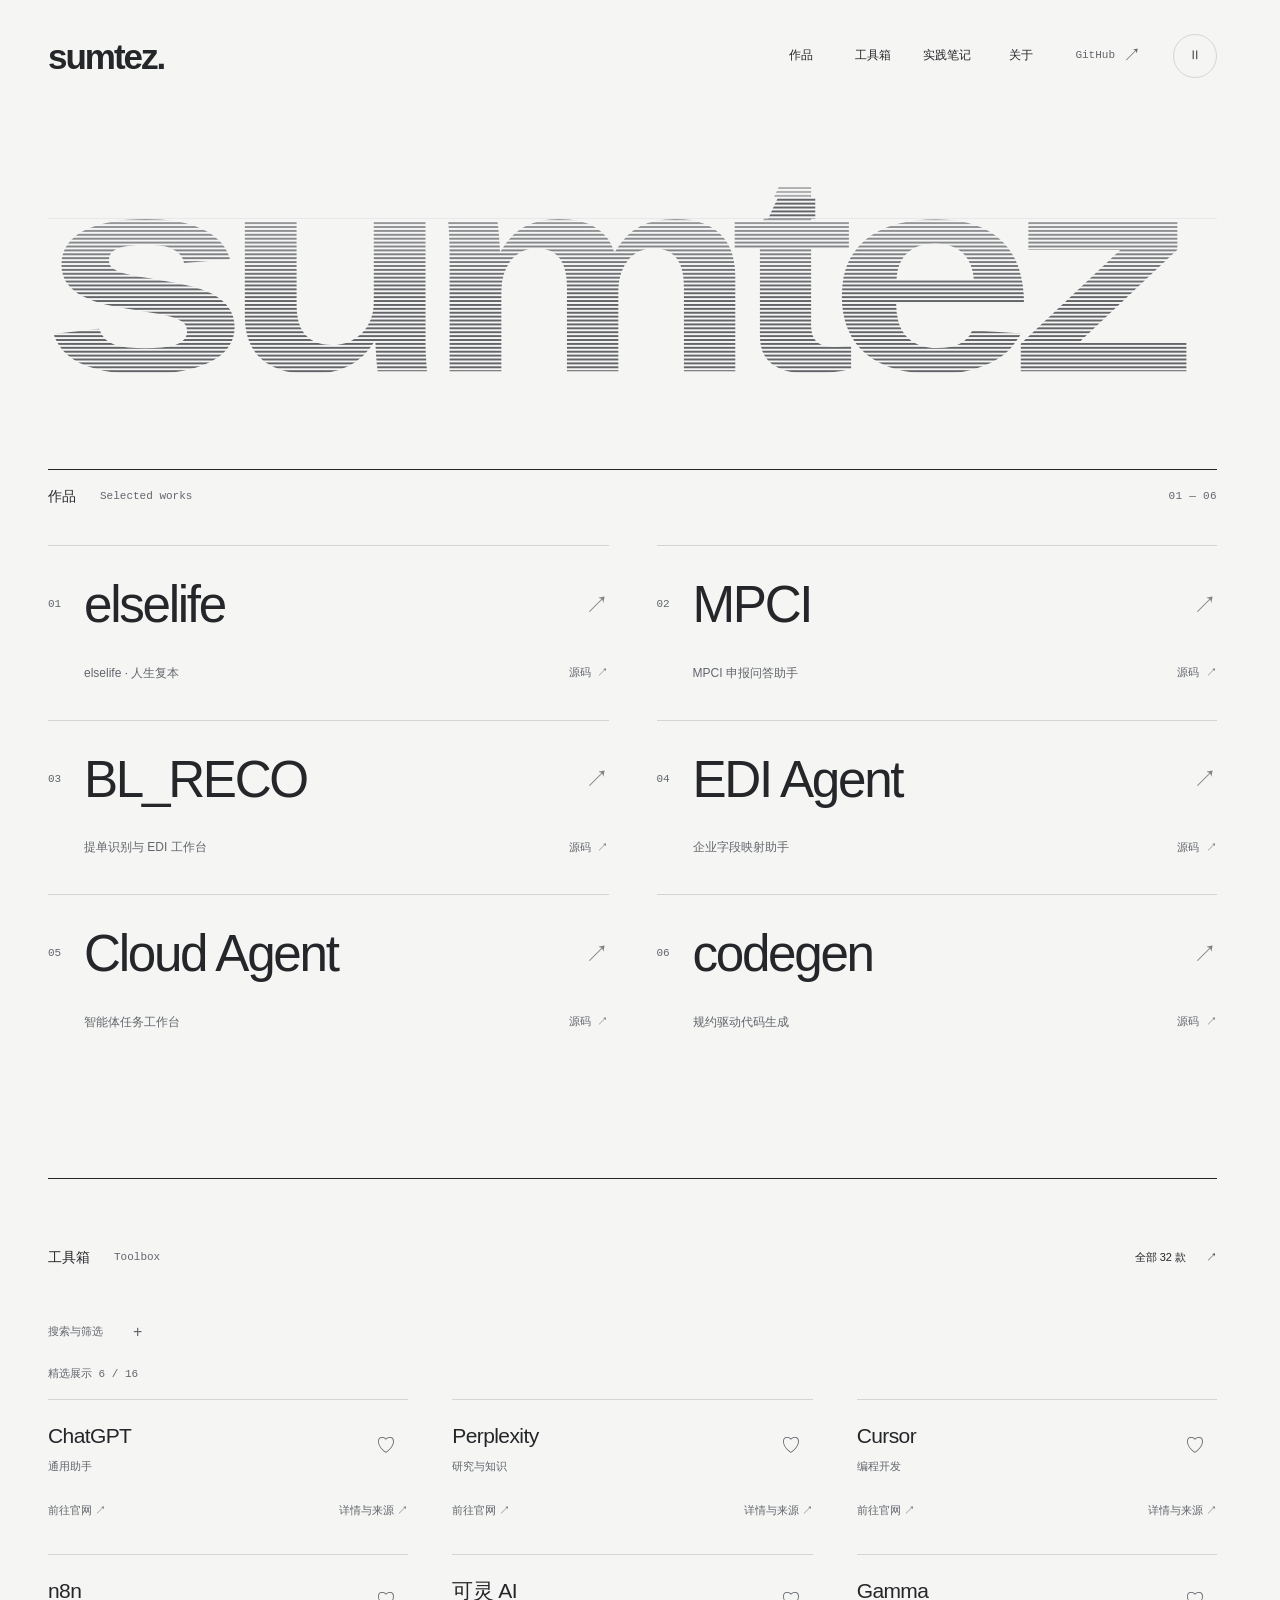
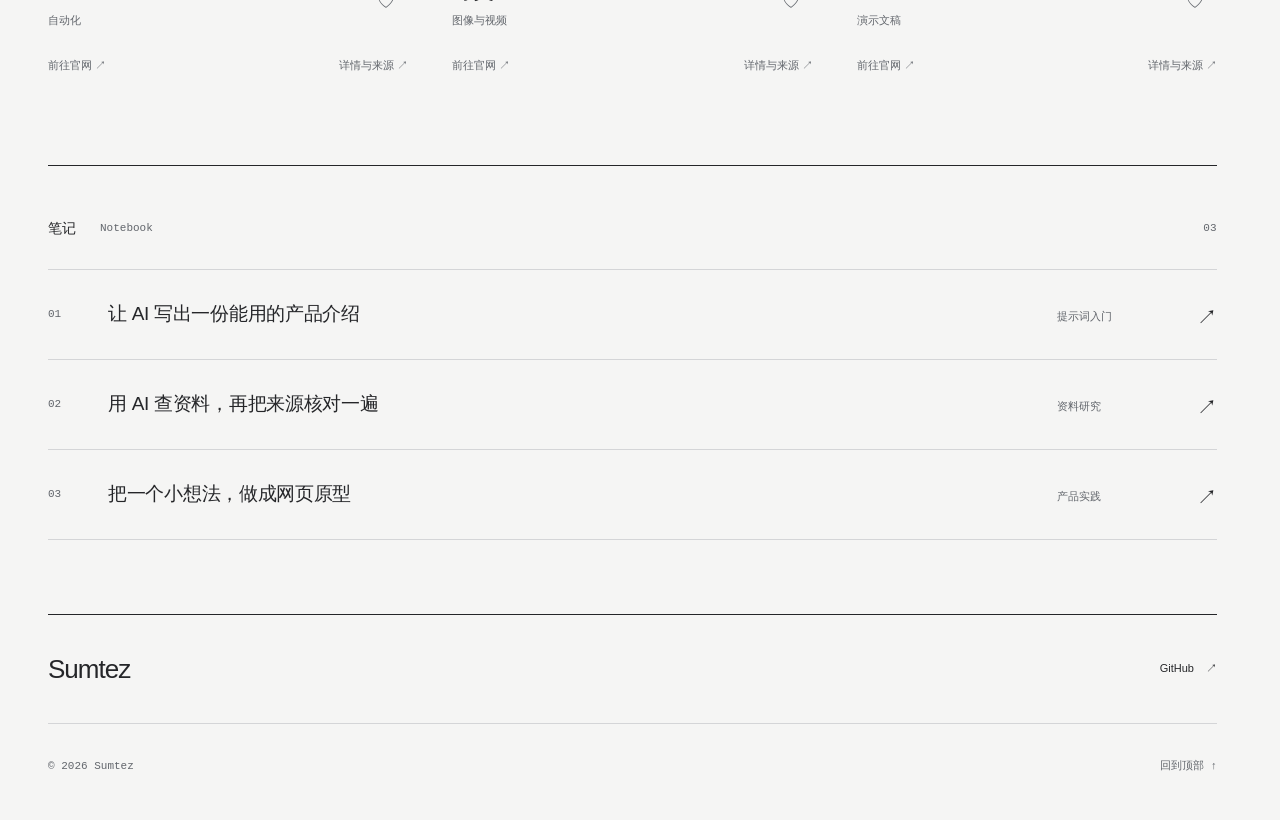
==== commit 576fef12: "Polish site-wide styling and interaction consistency" ====
--- a/index.html
+++ b/index.html
@@ -13,7 +13,7 @@
   <link rel="canonical" href="https://sumtez.com/">
   <link rel="icon" href="favicon.svg" type="image/svg+xml">
   <link rel="stylesheet" href="style.css?v=58d6e00f3a"><link rel="stylesheet" href="tools.css?v=3d321297f1">
-<meta name="twitter:card" content="summary_large_image"><link rel="stylesheet" href="home.css?v=9f9e707b9a"></head>
+<meta name="twitter:card" content="summary_large_image"><link rel="stylesheet" href="home.css?v=9f9e707b9a"><link rel="stylesheet" href="site-polish.css?v=29888d265f"></head>
 <body id="top" class="home-page">
 <a class="skip-link" href="#main">跳到正文</a>
 <header class="header">
@@ -82,8 +82,8 @@
   </section>
   <section class="about-band"><div class="section about" id="about"><h2>Sumtez</h2><div class="about-links"><a class="text-link" href="https://github.com/TeezyTez" target="_blank" rel="noopener noreferrer">GitHub <span aria-hidden="true">↗</span></a><button class="text-link" id="contact-button" hidden>联系</button></div></div></section>
 </main>
-<footer><a class="footer-brand" href="index.html">sumtez<span>*</span></a><span>© <span id="year">2026</span> Sumtez</span><a href="#top">回到顶部 ↑</a></footer>
+<footer><a class="footer-brand" href="index.html">sumtez<span aria-hidden="true">.</span></a><span>© <span id="year">2026</span> Sumtez</span><a href="#top">回到顶部 ↑</a></footer>
 <dialog id="detail-dialog" aria-labelledby="dialog-title"><button class="dialog-close" aria-label="关闭联系方式">×</button><p class="eyebrow muted">LET’S CONNECT</p><h2 id="dialog-title">期待与你连接。</h2><p>产品交流 · AI 探索 · 合作想法</p><div id="dialog-sections"></div><button class="text-link dialog-done">返回浏览</button></dialog>
-<script src="local-state.js?v=046ff070fc"></script><script src="tools-data.js?v=bcca17f081"></script><script src="hub-content.js?v=f358d1684b"></script><script src="hub.js?v=ac6dc5f701"></script><script src="content.js?v=7b40274f96"></script><script src="app.js?v=4ff7330cdd"></script><script src="tools.js?v=54a099b1c9"></script><script src="site.js?v=755f225ecc"></script>
+<script src="local-state.js?v=046ff070fc"></script><script src="tools-data.js?v=bcca17f081"></script><script src="hub-content.js?v=f358d1684b"></script><script src="hub.js?v=487461889d"></script><script src="content.js?v=7b40274f96"></script><script src="app.js?v=4ff7330cdd"></script><script src="tools.js?v=8874e096a9"></script><script src="site.js?v=f95d7a4130"></script>
 <script src="home-motion.js?v=6a10d2641e"></script>
 </body></html>
--- a/site-polish.css
+++ b/site-polish.css
@@ -0,0 +1,449 @@
+/* Final shared layer: tokens, navigation, controls, catalogue and reading surfaces.
+   Load last. The homepage wordmark/work grid and project-title scales remain owned
+   by home.css and project-detail.css. */
+:root,
+body {
+  --color-page: #f5f5f4;
+  --color-text: #252629;
+  --color-secondary: #62666c;
+  --color-border: #d4d5d7;
+  --color-hover: #ebebe9;
+  --color-field: #fff;
+  --target-size: 44px;
+  --page-gutter: 48px;
+  --content-width: 1440px;
+  --reading-width: 760px;
+  --paper: var(--color-page);
+  --surface: var(--color-field);
+  --ink: var(--color-text);
+  --muted: var(--color-secondary);
+  --line: var(--color-border);
+  --green: var(--color-text);
+  --accent: var(--color-text);
+  --soft: var(--color-hover);
+  --width: var(--content-width);
+  --serif: var(--sans);
+}
+
+html { scrollbar-gutter: stable; scroll-padding-top: 24px; }
+body { background: var(--paper); color: var(--ink); font-family: var(--sans); line-height: 1.6; }
+::selection,
+.product-page ::selection { background: #dcdcd8; color: var(--ink); }
+body :focus-visible { outline: 2px solid var(--ink); outline-offset: 4px; border-radius: 0; }
+body :is(button, summary, input, select, textarea, .button, .text-link, .related-pill) { touch-action: manipulation; }
+body :is(input, textarea, select) { accent-color: var(--ink); }
+body :is(input, textarea)::placeholder { color: var(--muted); opacity: 1; }
+body :is(.button, .text-link, .related-pill, .step-complete) { min-height: var(--target-size); }
+body .button { max-width: 100%; border-radius: 0; box-shadow: none; }
+body .button.primary { background: var(--ink); color: var(--paper); }
+body .button.primary:hover { background: #3c3d40; }
+body .button:active { transform: none; }
+body .text-link { color: var(--ink); font-weight: 400; text-underline-offset: 4px; }
+
+/* Identical shell dimensions and navigation across all four page types. */
+.header,
+.product-page .header,
+.section,
+.product-page .section,
+footer,
+.product-page footer {
+  width: calc(100% - var(--page-gutter) * 2);
+  max-width: var(--content-width);
+  margin-inline: auto;
+}
+.header,
+.product-page .header {
+  position: relative;
+  display: flex;
+  align-items: center;
+  height: 112px;
+  gap: 32px;
+  border: 0;
+  background: transparent;
+}
+.header::before,
+.product-page .header::before { display: none; }
+.header .brand,
+.product-page .header .brand {
+  display: inline-flex;
+  align-items: center;
+  flex: none;
+  min-height: var(--target-size);
+  font: 600 35px/1 Arial, Helvetica, sans-serif;
+  letter-spacing: -2px;
+}
+.header .brand-dot,
+.product-page .header .brand-dot { font: inherit; color: var(--ink); top: 0; margin: 0; line-height: inherit; }
+.header nav,
+.product-page .header nav { display: flex; align-items: center; gap: 28px; margin-left: auto; }
+.header nav a,
+.product-page .header nav a {
+  display: inline-flex;
+  align-items: center;
+  justify-content: center;
+  min-width: var(--target-size);
+  min-height: var(--target-size);
+  padding: 10px 0;
+  color: var(--ink);
+  font-size: 12px;
+}
+.header nav a::after,
+.product-page .header nav a::after {
+  width: 100%;
+  height: 1px;
+  left: 0;
+  bottom: 6px;
+  border-radius: 0;
+  background: var(--ink);
+}
+.header nav a:is(:hover, :focus-visible, [aria-current])::after { opacity: 1; }
+.header-note,
+.product-page .header-note {
+  display: inline-flex;
+  align-items: center;
+  min-height: var(--target-size);
+  gap: 8px;
+  padding: 0;
+  border: 0;
+  color: var(--muted);
+  font: 11px/1.6 var(--mono);
+}
+.home-page .home-motion-toggle {
+  width: var(--target-size);
+  height: var(--target-size);
+  min-height: var(--target-size);
+  margin: 0;
+  border: 1px solid var(--line);
+  background: transparent;
+  color: var(--ink);
+}
+.home-page .home-motion-toggle:hover { background: var(--color-hover); border-color: var(--ink); }
+footer,
+.product-page footer {
+  display: flex;
+  flex-wrap: wrap;
+  align-items: center;
+  justify-content: space-between;
+  gap: 12px 24px;
+  padding: 20px 0 32px;
+  border-top: 1px solid var(--line);
+  color: var(--muted);
+  font: 11px/1.7 var(--mono);
+}
+footer .footer-brand { display: none; }
+footer > span,
+footer > a:last-child { font: inherit; }
+footer > a:last-child { display: inline-flex; align-items: center; min-height: var(--target-size); margin-left: auto; }
+
+/* Metadata remains quiet without falling below an eleven-pixel reading size. */
+body :is(.eyebrow, .work-count, .section-index, .library-category, .catalog-note, .guide-number, .guide-meta, .guide-time, .local-note, .source-note),
+.home-page .section-heading :is(h1, h2) span,
+.product-page :is(.eyebrow, .status-pill, .case-source),
+.product-page .product-shot figcaption,
+.product-page .project-workflow > :is(p, small),
+.product-page .workflow-steps li > span,
+.product-page .capability-grid article > span,
+.product-page .case-facts dt,
+.product-page .start-steps li > span,
+.product-page .related-projects span { font-size: 11px; }
+.home-page .section-heading .text-link { min-height: var(--target-size); }
+.home-page .library-card { grid-template-columns: minmax(0, 1fr) 44px; }
+.home-page .library-card .favorite-button { width: 44px; height: 44px; min-height: 44px; }
+.home-page .library-card :is(.tool-official, .tool-details-button) { min-height: 44px; font-size: 11px; }
+.home-page .library-card .tool-actions { align-items: center; gap: 8px; }
+
+/* Search, category and optional filters form separate, readable control groups. */
+.library-controls { gap: 18px; }
+.library-search-row { display: grid; grid-template-columns: minmax(0, 1fr) auto auto; align-items: center; gap: 16px 24px; }
+.library-search-row .product-search {
+  min-height: 48px;
+  min-width: 0;
+  padding: 0 12px;
+  border: 1px solid var(--line);
+  border-radius: 0;
+  background: transparent;
+}
+.library-search-row .product-search:focus-within { border-color: var(--ink); outline: 2px solid var(--ink); outline-offset: 3px; }
+.library-search-row .product-search input { min-height: 46px; padding-block: 10px; font-size: 16px; }
+.sort-label { min-width: 0; gap: 8px; font-size: 12px; }
+.sort-label select {
+  min-width: 0;
+  min-height: 48px;
+  padding: 0 8px;
+  border: 1px solid var(--line);
+  border-radius: 0;
+  background: transparent;
+  color: var(--ink);
+  font-size: 16px;
+}
+.library-controls .tool-filters { gap: 6px 8px; padding: 16px 0; border-block: 1px solid var(--line); }
+.library-controls .tool-filter {
+  min-height: var(--target-size);
+  padding: 10px 14px;
+  border: 1px solid transparent;
+  border-radius: 0;
+  background: transparent;
+  color: var(--muted);
+  font-size: 13px;
+  line-height: 1.6;
+}
+.library-controls .tool-filter:hover { background: var(--color-hover); color: var(--ink); }
+.library-controls .tool-filter:is(.active, [aria-pressed="true"]) { background: var(--ink); color: var(--paper); border-color: var(--ink); box-shadow: none; }
+.library-search-row .favorite-filter { min-height: 48px; border-color: var(--line); }
+.library-options { gap: 8px 28px; color: var(--muted); font-size: 13px; }
+.library-options label { min-height: var(--target-size); }
+.library-options input { flex: none; width: 18px; height: 18px; accent-color: var(--ink); }
+.library-options .text-link { min-height: var(--target-size); font-size: 13px; }
+.catalog-note { flex-wrap: wrap; gap: 8px 20px; font: 11px/1.8 var(--mono); }
+.catalog-note p { max-width: none; }
+.home-catalog-cta { padding: 24px 0; border: 0; border-top: 1px solid var(--line); border-radius: 0; background: transparent; }
+.home-catalog-cta:hover { border-color: var(--ink); }
+
+/* Full catalogue: useful branding, descriptive text and actions in an open grid. */
+.catalog-page .section { padding-block: 48px; scroll-margin-top: 24px; }
+.catalog-page .library-hero { padding-top: 24px; padding-bottom: 0; }
+.catalog-page .library-intro { grid-template-columns: minmax(0, 1fr) 260px; gap: 64px; padding: 40px 0 48px; }
+.catalog-page .library-intro h1 { font: 400 clamp(40px, 5vw, 72px)/1.2 var(--sans); letter-spacing: -.04em; }
+.catalog-page .library-intro .serif-word { font: inherit; }
+.catalog-page .library-intro > div > p { max-width: 52ch; font-size: 16px; line-height: 1.9; }
+.catalog-page .library-stats { gap: 24px; padding-left: 28px; }
+.catalog-page .library-stats strong { color: var(--ink); font: 400 44px/1.2 Arial, Helvetica, sans-serif; letter-spacing: -.04em; }
+.catalog-page .library-intro .library-stats > p { margin: 0; font-size: 11px; }
+.catalog-page .library-start { gap: 8px 28px; padding-block: 14px; font-size: 13px; }
+.catalog-page .library-directory { padding-top: 32px; }
+.catalog-page .library-grid { grid-template-columns: repeat(3, minmax(0, 1fr)); gap: 0 40px; }
+.catalog-page .library-card {
+  display: grid;
+  grid-template-columns: 40px minmax(0, 1fr) 44px;
+  grid-template-rows: auto 1fr auto auto auto;
+  gap: 0 12px;
+  min-width: 0;
+  padding: 28px 0 24px;
+  border: 0;
+  border-top: 1px solid var(--line);
+  border-radius: 0;
+  background: transparent;
+  box-shadow: none;
+  transform: none;
+}
+.catalog-page .library-card:is(:hover, :focus-within) { border-color: var(--ink); background: transparent; box-shadow: none; transform: none; }
+.catalog-page .library-card .tool-mark {
+  position: static;
+  display: grid;
+  grid-column: 1;
+  grid-row: 1;
+  place-items: center;
+  width: 40px;
+  height: 40px;
+  border: 1px solid var(--line);
+  border-radius: 0;
+  background: var(--color-hover);
+  color: var(--ink);
+  font: 500 20px/1 Arial, Helvetica, sans-serif;
+}
+.catalog-page .library-card-heading { grid-column: 2; grid-row: 1; min-width: 0; min-height: 0; padding: 0; }
+.catalog-page .library-card h3 { padding: 0; color: var(--ink); font: 500 20px/1.4 var(--sans); letter-spacing: -.025em; }
+.catalog-page .library-category { margin-top: 5px; font-size: 11px; }
+.catalog-page .library-card .favorite-button {
+  position: static;
+  grid-column: 3;
+  grid-row: 1;
+  align-self: start;
+  width: 44px;
+  height: 44px;
+  border-radius: 0;
+  color: var(--muted);
+  background: transparent;
+  font-size: 24px;
+}
+.catalog-page .library-card .favorite-button:hover { background: var(--color-hover); }
+.catalog-page .library-card .favorite-button[aria-pressed="true"] { color: var(--ink); background: var(--color-hover); }
+.catalog-page .library-card > .library-summary { grid-column: 1 / -1; min-height: 0; margin: 20px 0 18px; color: var(--muted); font-size: 14px; line-height: 1.9; }
+.catalog-page .library-badges { grid-column: 1 / -1; gap: 8px; margin: 0 0 16px; font-size: 11px; }
+.catalog-page .library-badges > span { padding: 3px 7px; border: 1px solid var(--line); border-radius: 0; background: transparent; color: var(--muted); }
+.catalog-page .library-card > .library-update { grid-column: 1 / -1; flex-wrap: wrap; gap: 4px 12px; margin: 0; color: var(--muted); font: 11px/1.8 var(--mono); }
+.catalog-page .library-card .tool-actions { grid-column: 1 / -1; margin-top: 10px; padding: 0; border: 0; gap: 12px; }
+.catalog-page .library-card :is(.tool-official, .tool-details-button) { min-height: 44px; color: var(--ink); font-size: 12px; font-weight: 400; }
+.catalog-page .library-method { margin-top: 32px; padding-top: 16px; }
+.catalog-page .library-method p { max-width: 80ch; font-size: 14px; line-height: 1.95; }
+.catalog-page .library-next { border-top: 1px solid var(--ink); }
+.catalog-page .library-next h2 { font: 400 clamp(26px, 3vw, 36px)/1.5 var(--sans); letter-spacing: -.025em; }
+.catalog-page .empty-state { padding: 56px 0; border-block: 1px solid var(--line); background: transparent; text-align: center; }
+.catalog-page .empty-state p { margin: 16px 0 24px; color: var(--muted); }
+
+/* A readable article and neutral editing workspace for the existing prompt tool. */
+.guide-page .guide-article { width: calc(100% - var(--page-gutter) * 2); max-width: var(--reading-width); margin: 32px auto 80px; }
+.guide-page .guide-back { margin-bottom: 34px; color: var(--muted); font-size: 12px; }
+.guide-page .guide-article h1 { font: 400 clamp(32px, 4.4vw, 48px)/1.4 var(--sans); letter-spacing: -.035em; }
+.guide-page .guide-article > .eyebrow { margin-bottom: 18px; font: 11px/1.8 var(--mono); }
+.guide-page .guide-intro { margin-top: 24px; color: var(--muted); font-size: 17px; line-height: 1.95; }
+.guide-page .guide-outcome { margin: 32px 0; padding: 22px 0 22px 24px; border-left: 2px solid var(--ink); background: transparent; }
+.guide-page .guide-outcome strong { color: var(--ink); font-size: 12px; font-weight: 500; }
+.guide-page .guide-outcome p { color: var(--muted); font-size: 16px; line-height: 1.9; }
+.guide-page .reading-progress { gap: 12px 20px; padding: 20px 0; border-block: 1px solid var(--line); }
+.guide-page .reading-progress > span { font-size: 13px; }
+.guide-page .reading-progress progress { height: 3px; border-radius: 0; background: var(--line); }
+.guide-page .reading-progress progress::-webkit-progress-bar { background: var(--line); }
+.guide-page .reading-progress progress::-webkit-progress-value { background: var(--ink); }
+.guide-page .reading-progress progress::-moz-progress-bar { background: var(--ink); }
+.guide-page .prompt-jump { margin-top: 16px; }
+.guide-page .guide-steps { margin: 16px 0 40px; }
+.guide-page .guide-steps li { padding: 30px 0 30px 44px; }
+.guide-page .guide-steps li::before { color: var(--muted); font: 12px/1.8 var(--mono); }
+.guide-page .guide-steps h2 { font: 500 22px/1.6 var(--sans); letter-spacing: -.02em; }
+.guide-page .guide-steps p { margin-top: 14px; color: var(--muted); font-size: 16px; line-height: 1.95; }
+.guide-page .step-complete { min-height: 44px; gap: 12px; color: var(--ink); font-size: 13px; }
+.guide-page .step-complete input { width: 18px; height: 18px; accent-color: var(--ink); }
+.guide-page .prompt-builder { padding: 28px; border: 1px solid var(--line); border-radius: 0; background: transparent; scroll-margin-top: 24px; }
+.guide-page .prompt-builder h2 { margin: 16px 0; font: 400 26px/1.5 var(--sans); letter-spacing: -.025em; }
+.guide-page .builder-intro { color: var(--muted); font-size: 14px; line-height: 1.9; }
+.guide-page .prompt-form { grid-template-columns: repeat(2, minmax(0, 1fr)); gap: 24px; margin: 24px 0 12px; }
+.guide-page .prompt-field { min-width: 0; gap: 10px; color: var(--ink); font-size: 13px; }
+.guide-page .prompt-field textarea { min-height: 112px; padding: 12px; border: 1px solid var(--line); border-radius: 0; background: var(--surface); color: var(--ink); font: 16px/1.75 var(--sans); }
+.guide-page .prompt-field textarea::placeholder { color: var(--muted); }
+.guide-page .prompt-form > button { min-height: 44px; font-size: 12px; }
+.guide-page .prompt-section { margin: 24px 0 40px; padding: 28px 0; border-block: 1px solid var(--ink); border-radius: 0; background: transparent; color: var(--ink); }
+.guide-page .prompt-heading { gap: 16px; }
+.guide-page .prompt-heading h2 { font: 500 21px/1.5 var(--sans); }
+.guide-page .copy-button { flex: none; min-height: 44px; padding: 10px 16px; border: 1px solid var(--ink); border-radius: 0; background: var(--ink); color: var(--paper); font-size: 12px; }
+.guide-page .copy-button:hover { background: #3c3d40; }
+.guide-page .prompt-text { min-height: 340px; margin-top: 20px; padding: 16px; border: 1px solid var(--line); border-radius: 0; background: var(--surface); color: var(--ink); font: 16px/1.85 var(--mono); }
+.guide-page .copy-status { color: var(--muted); font-size: 12px; line-height: 1.8; }
+.guide-page .guide-check h2,
+.guide-page .related-tools h2 { font: 500 21px/1.6 var(--sans); }
+.guide-page .guide-check p { color: var(--muted); font-size: 16px; line-height: 1.95; }
+.guide-page .related-pill { min-height: 44px; padding: 9px 14px; border: 1px solid var(--line); border-radius: 0; background: transparent; color: var(--ink); font-size: 13px; }
+.guide-page .related-pill:hover { background: var(--color-hover); border-color: var(--ink); }
+.guide-page .guide-next { min-height: 80px; padding-top: 24px; }
+.guide-page .guide-next strong { font-weight: 500; line-height: 1.7; }
+
+/* Native dialogs retain keyboard behavior and contain their own scrolling. */
+dialog,
+dialog.tool-dialog {
+  max-height: min(88dvh, 900px);
+  padding: 44px 32px 32px;
+  border: 1px solid var(--line);
+  border-radius: 0;
+  background: var(--paper);
+  color: var(--ink);
+  box-shadow: 0 16px 64px rgb(0 0 0 / 14%);
+  overflow: auto;
+  overscroll-behavior: contain;
+  scrollbar-gutter: stable;
+}
+dialog { width: min(560px, calc(100% - 48px)); }
+dialog.tool-dialog { width: min(680px, calc(100% - 48px)); }
+dialog[open] { animation: none; }
+dialog::backdrop,
+dialog.tool-dialog::backdrop { background: rgb(37 38 41 / 46%); }
+html:has(dialog[open]),
+body:has(dialog[open]) { overflow: hidden; }
+dialog .dialog-close,
+dialog.tool-dialog .dialog-close { top: 8px; right: 8px; width: 44px; height: 44px; min-height: 44px; border-radius: 0; color: var(--ink); }
+dialog .dialog-close:hover,
+dialog.tool-dialog .dialog-close:hover { background: var(--color-hover); }
+dialog h2,
+dialog.tool-dialog h2 { padding-right: 20px; font: 400 32px/1.3 var(--sans); letter-spacing: -.025em; overflow-wrap: anywhere; }
+dialog .tool-detail-intro { color: var(--muted); font-size: 16px; line-height: 1.9; }
+dialog .tool-detail-section { border-color: var(--line); }
+dialog .tool-detail-section h3 { font-size: 16px; font-weight: 500; }
+dialog .tool-detail-section p { color: var(--muted); font-size: 14px; line-height: 1.95; }
+dialog :is(.tool-detail-actions, .tool-detail-section) .text-link { min-height: 44px; color: var(--ink); }
+
+@media (max-width: 1100px) {
+  :root,
+  body { --page-gutter: 32px; }
+  .header,
+  .product-page .header { gap: 24px; }
+  .header nav,
+  .product-page .header nav { gap: 20px; }
+  .catalog-page .library-grid { grid-template-columns: repeat(2, minmax(0, 1fr)); gap: 0 32px; }
+  .catalog-page .library-intro { grid-template-columns: minmax(0, 1fr) 220px; gap: 40px; }
+}
+
+@media (max-width: 800px) {
+  :root,
+  body { --page-gutter: 24px; }
+  .header,
+  .product-page .header { height: 88px; gap: 20px; }
+  .header-note,
+  .product-page .header-note { display: none; }
+  .library-search-row { grid-template-columns: minmax(0, 1fr) auto; gap: 14px; }
+  .library-search-row .product-search { grid-column: 1 / -1; width: 100%; }
+  .sort-label { flex: none; }
+  .sort-label select { flex: 1; max-width: 180px; }
+  .catalog-page .section { padding-block: 40px; }
+  .catalog-page .library-hero { padding-top: 20px; padding-bottom: 0; }
+  .catalog-page .library-intro { grid-template-columns: minmax(0, 1fr); gap: 28px; padding: 32px 0 36px; }
+  .catalog-page .library-stats { grid-template-columns: auto auto minmax(0, 1fr); padding: 0; border-left: 0; align-items: center; }
+  .catalog-page .library-intro .library-stats > p { grid-column: 3; justify-self: end; margin: 0; font-size: 11px; }
+  .catalog-page .library-stats strong { font-size: 36px; }
+  .catalog-page .library-grid { gap: 0 28px; }
+  .guide-page .guide-article { margin-top: 28px; }
+  .guide-page .prompt-form { gap: 20px; }
+}
+
+@media (max-width: 520px) {
+  :root,
+  body { --page-gutter: 18px; }
+  .header,
+  .product-page .header {
+    display: grid;
+    grid-template-columns: minmax(0, 1fr) 44px;
+    grid-template-rows: 44px 44px;
+    align-items: center;
+    min-height: 112px;
+    height: auto;
+    gap: 4px 12px;
+    padding: 14px 0 6px;
+  }
+  .header .brand,
+  .product-page .header .brand { grid-column: 1; grid-row: 1; justify-self: start; font-size: 29px; letter-spacing: -1.5px; }
+  .home-page .home-motion-toggle { grid-column: 2; grid-row: 1; justify-self: end; }
+  .header nav,
+  .product-page .header nav { grid-column: 1 / -1; grid-row: 2; display: grid; grid-template-columns: repeat(4, minmax(0, 1fr)); width: 100%; margin: 0; gap: 8px; }
+  .header nav a,
+  .product-page .header nav a,
+  .header nav a[href$="#about"],
+  .product-page .header nav a[href$="#about"] { display: inline-flex; min-width: 0; min-height: 44px; padding: 10px 0; font-size: 12px; }
+  .header nav a::after,
+  .product-page .header nav a::after { left: 10%; width: 80%; bottom: 5px; }
+  .header-note,
+  .product-page .header-note { display: none; }
+  .home-page .library-grid { grid-template-columns: minmax(0, 1fr); gap: 0; }
+  .home-page .library-card .tool-actions { flex-direction: row; align-items: center; }
+  .library-search-row { gap: 12px; }
+  .sort-label select { width: 100%; max-width: none; }
+  .library-controls .tool-filters { gap: 6px; padding-block: 12px; }
+  .library-controls .tool-filter { padding-inline: 12px; font-size: 12px; }
+  .library-search-row .favorite-filter { padding-inline: 10px; }
+  .library-options { gap: 4px 18px; font-size: 12px; }
+  .library-options .text-link { margin-left: 0; }
+  .catalog-page .library-grid { grid-template-columns: minmax(0, 1fr); gap: 0; }
+  .catalog-page .library-card { padding-block: 24px; }
+  .catalog-page .library-intro h1 { font-size: clamp(36px, 9vw, 44px); }
+  .catalog-page .library-stats { grid-template-columns: 1fr 1fr; gap: 16px 24px; }
+  .catalog-page .library-intro .library-stats > p { grid-column: 1 / -1; justify-self: start; max-width: none; }
+  .catalog-page .library-start { gap: 0 20px; }
+  .catalog-page .library-start > span { flex-basis: 100%; }
+  .catalog-note { align-items: start; margin-block: 22px 16px; }
+  .tool-footnotes { flex-direction: column; gap: 8px; }
+  .guide-page .guide-article { margin: 24px auto 56px; }
+  .guide-page .guide-back { margin-bottom: 24px; }
+  .guide-page .guide-intro { font-size: 16px; }
+  .guide-page .guide-outcome { padding-left: 18px; }
+  .guide-page .guide-steps li { padding-left: 32px; }
+  .guide-page .guide-steps h2 { font-size: 20px; }
+  .guide-page .prompt-builder { padding: 22px 18px; }
+  .guide-page .prompt-builder h2 { font-size: 24px; }
+  .guide-page .prompt-form { grid-template-columns: minmax(0, 1fr); }
+  .guide-page .prompt-heading { flex-wrap: wrap; gap: 12px; }
+  .guide-page .prompt-text { padding: 14px; }
+  .guide-page .guide-next { flex-direction: column; align-items: start; gap: 12px; }
+  dialog,
+  dialog.tool-dialog { width: calc(100% - 28px); max-height: 90dvh; padding: 44px 20px 24px; }
+  dialog h2,
+  dialog.tool-dialog h2 { font-size: 28px; }
+  footer,
+  .product-page footer { align-items: baseline; gap: 8px 16px; font-size: 11px; }
+}
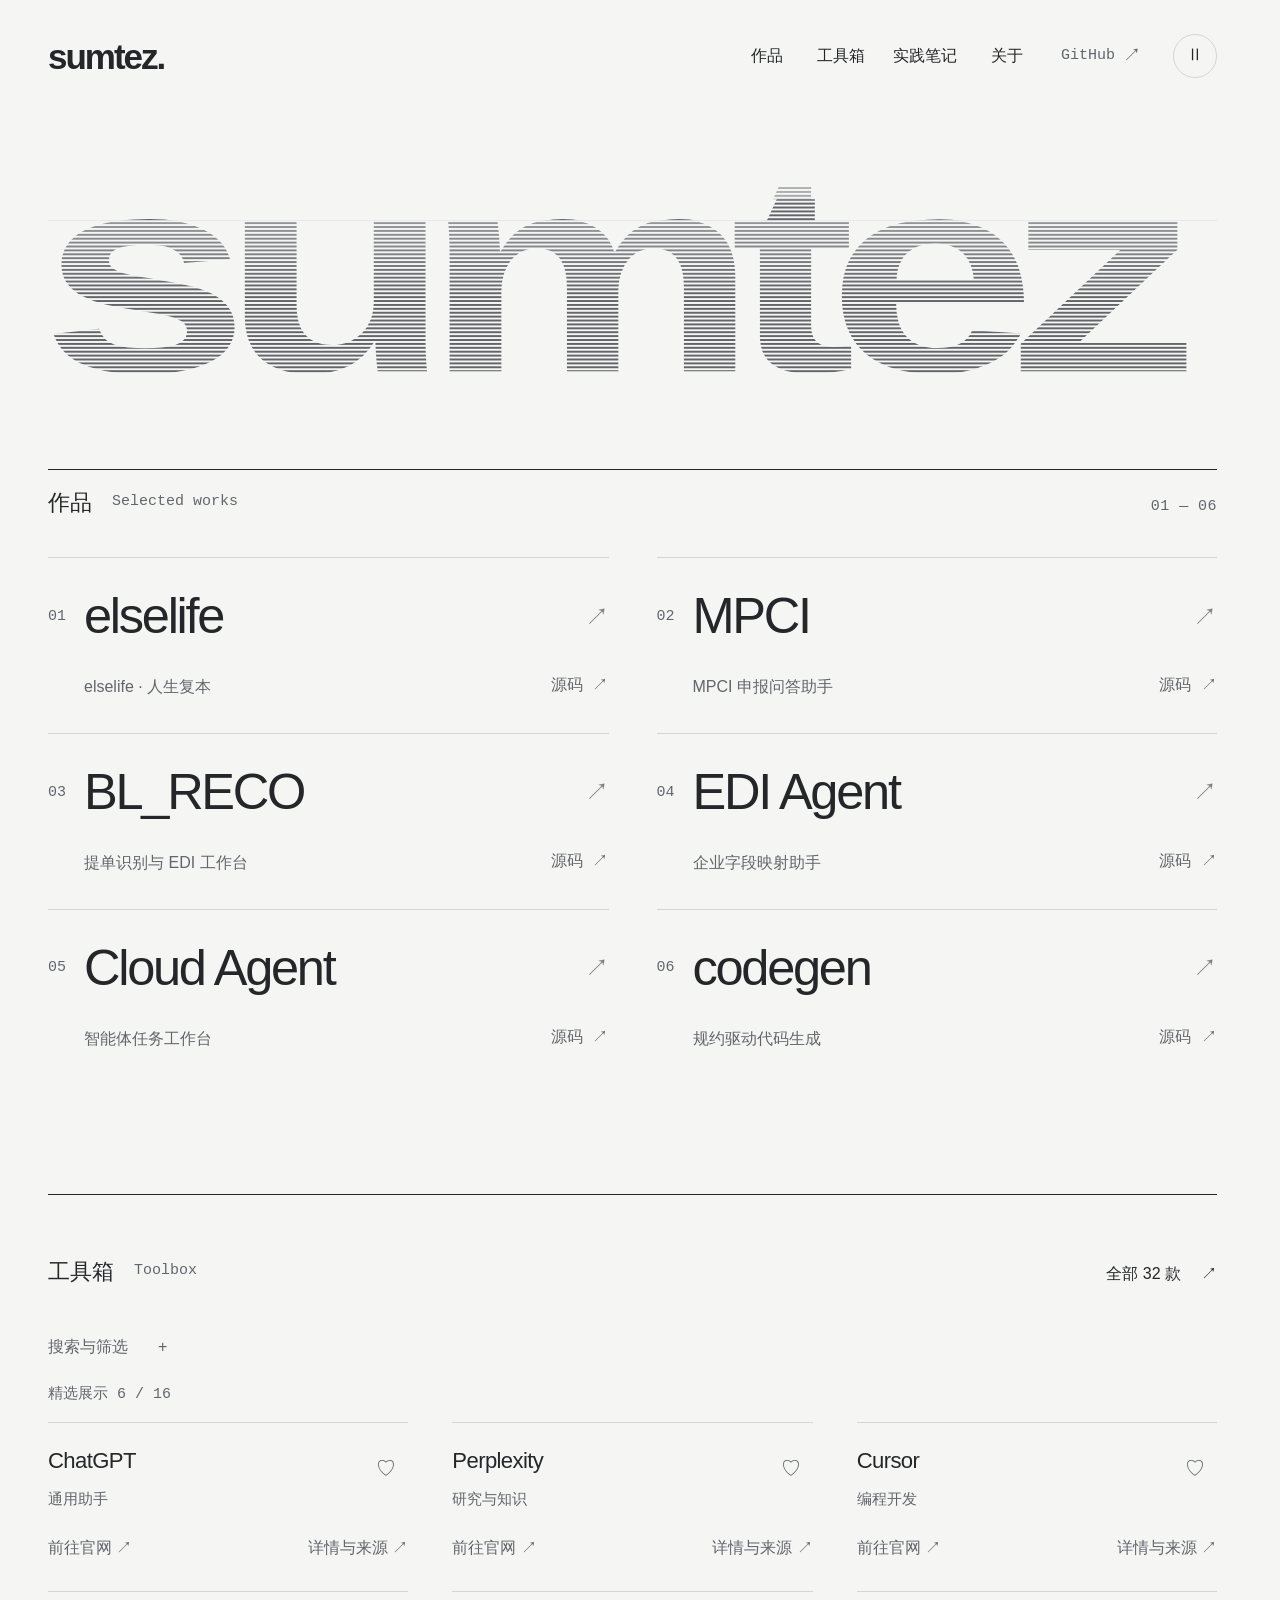
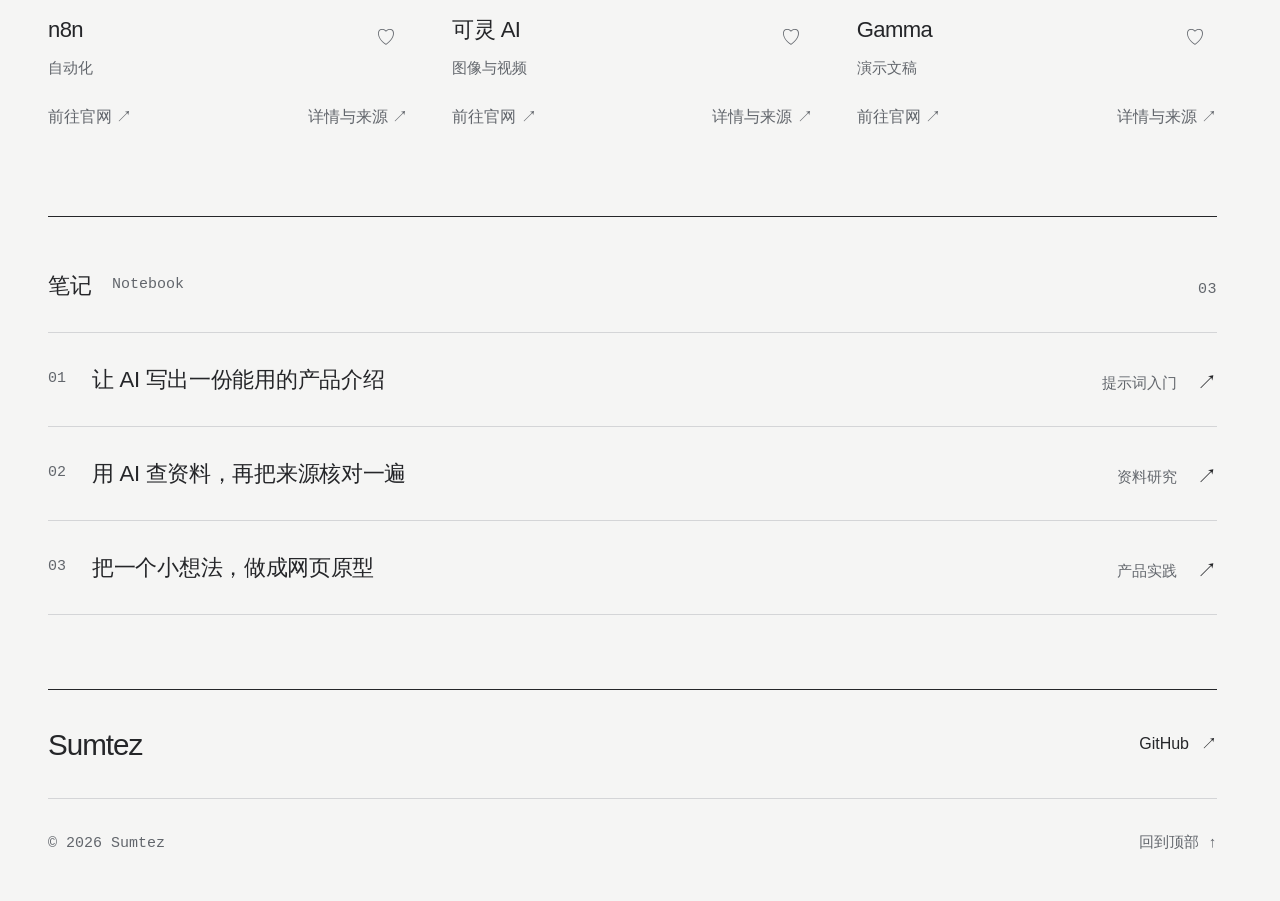
==== commit bf089cb4: "Improve typography and readable responsive text across the site" ====
--- a/index.html
+++ b/index.html
@@ -13,7 +13,7 @@
   <link rel="canonical" href="https://sumtez.com/">
   <link rel="icon" href="favicon.svg" type="image/svg+xml">
   <link rel="stylesheet" href="style.css?v=58d6e00f3a"><link rel="stylesheet" href="tools.css?v=3d321297f1">
-<meta name="twitter:card" content="summary_large_image"><link rel="stylesheet" href="home.css?v=9f9e707b9a"><link rel="stylesheet" href="site-polish.css?v=29888d265f"></head>
+<meta name="twitter:card" content="summary_large_image"><link rel="stylesheet" href="home.css?v=9f9e707b9a"><link rel="stylesheet" href="site-polish.css?v=a47e23d8ad"></head>
 <body id="top" class="home-page">
 <a class="skip-link" href="#main">跳到正文</a>
 <header class="header">
--- a/site-polish.css
+++ b/site-polish.css
@@ -1,6 +1,6 @@
 /* Final shared layer: tokens, navigation, controls, catalogue and reading surfaces.
-   Load last. The homepage wordmark/work grid and project-title scales remain owned
-   by home.css and project-detail.css. */
+   Load last. Typography is centralized here; home.css and project-detail.css provide
+   the underlying page compositions. */
 :root,
 body {
   --color-page: #f5f5f4;
@@ -13,6 +13,16 @@
   --page-gutter: 48px;
   --content-width: 1440px;
   --reading-width: 760px;
+  --type-meta: .9375rem;
+  --type-ui: 1rem;
+  --type-body: 1.125rem;
+  --type-lead: 1.25rem;
+  --type-card: clamp(1.25rem, 1.1rem + .35vw, 1.5rem);
+  --type-section: clamp(1.5rem, 1.25rem + .75vw, 2rem);
+  --type-title: clamp(2rem, 1.5rem + 2vw, 3rem);
+  --type-work: clamp(2rem, 1.4rem + 2.2vw, 3.5rem);
+  --type-project: clamp(2.75rem, 1.25rem + 5vw, 6.25rem);
+  --leading-body: 1.8;
   --paper: var(--color-page);
   --surface: var(--color-field);
   --ink: var(--color-text);
@@ -25,8 +35,8 @@
   --serif: var(--sans);
 }
 
-html { scrollbar-gutter: stable; scroll-padding-top: 24px; }
-body { background: var(--paper); color: var(--ink); font-family: var(--sans); line-height: 1.6; }
+html { font-size: 100%; scrollbar-gutter: stable; scroll-padding-top: 24px; }
+body { background: var(--paper); color: var(--ink); font-family: var(--sans); font-size: var(--type-body); line-height: var(--leading-body); }
 ::selection,
 .product-page ::selection { background: #dcdcd8; color: var(--ink); }
 body :focus-visible { outline: 2px solid var(--ink); outline-offset: 4px; border-radius: 0; }
@@ -69,7 +79,7 @@
   align-items: center;
   flex: none;
   min-height: var(--target-size);
-  font: 600 35px/1 Arial, Helvetica, sans-serif;
+  font: 600 2.1875rem/1 Arial, Helvetica, sans-serif;
   letter-spacing: -2px;
 }
 .header .brand-dot,
@@ -85,7 +95,7 @@
   min-height: var(--target-size);
   padding: 10px 0;
   color: var(--ink);
-  font-size: 12px;
+  font-size: var(--type-ui);
 }
 .header nav a::after,
 .product-page .header nav a::after {
@@ -106,7 +116,7 @@
   padding: 0;
   border: 0;
   color: var(--muted);
-  font: 11px/1.6 var(--mono);
+  font: var(--type-meta)/1.6 var(--mono);
 }
 .home-page .home-motion-toggle {
   width: var(--target-size);
@@ -128,14 +138,14 @@
   padding: 20px 0 32px;
   border-top: 1px solid var(--line);
   color: var(--muted);
-  font: 11px/1.7 var(--mono);
+  font: var(--type-meta)/1.7 var(--mono);
 }
 footer .footer-brand { display: none; }
 footer > span,
 footer > a:last-child { font: inherit; }
 footer > a:last-child { display: inline-flex; align-items: center; min-height: var(--target-size); margin-left: auto; }
 
-/* Metadata remains quiet without falling below an eleven-pixel reading size. */
+/* Secondary text has a 15px default floor; essential controls use 16px. */
 body :is(.eyebrow, .work-count, .section-index, .library-category, .catalog-note, .guide-number, .guide-meta, .guide-time, .local-note, .source-note),
 .home-page .section-heading :is(h1, h2) span,
 .product-page :is(.eyebrow, .status-pill, .case-source),
@@ -145,11 +155,11 @@
 .product-page .capability-grid article > span,
 .product-page .case-facts dt,
 .product-page .start-steps li > span,
-.product-page .related-projects span { font-size: 11px; }
+.product-page .related-projects span { font-size: var(--type-meta); }
 .home-page .section-heading .text-link { min-height: var(--target-size); }
 .home-page .library-card { grid-template-columns: minmax(0, 1fr) 44px; }
 .home-page .library-card .favorite-button { width: 44px; height: 44px; min-height: 44px; }
-.home-page .library-card :is(.tool-official, .tool-details-button) { min-height: 44px; font-size: 11px; }
+.home-page .library-card :is(.tool-official, .tool-details-button) { min-height: 44px; font-size: var(--type-meta); }
 .home-page .library-card .tool-actions { align-items: center; gap: 8px; }
 
 /* Search, category and optional filters form separate, readable control groups. */
@@ -164,8 +174,8 @@
   background: transparent;
 }
 .library-search-row .product-search:focus-within { border-color: var(--ink); outline: 2px solid var(--ink); outline-offset: 3px; }
-.library-search-row .product-search input { min-height: 46px; padding-block: 10px; font-size: 16px; }
-.sort-label { min-width: 0; gap: 8px; font-size: 12px; }
+.library-search-row .product-search input { min-height: 46px; padding-block: 10px; font-size: var(--type-ui); }
+.sort-label { min-width: 0; gap: 8px; font-size: var(--type-ui); }
 .sort-label select {
   min-width: 0;
   min-height: 48px;
@@ -174,7 +184,7 @@
   border-radius: 0;
   background: transparent;
   color: var(--ink);
-  font-size: 16px;
+  font-size: var(--type-ui);
 }
 .library-controls .tool-filters { gap: 6px 8px; padding: 16px 0; border-block: 1px solid var(--line); }
 .library-controls .tool-filter {
@@ -184,17 +194,17 @@
   border-radius: 0;
   background: transparent;
   color: var(--muted);
-  font-size: 13px;
+  font-size: var(--type-ui);
   line-height: 1.6;
 }
 .library-controls .tool-filter:hover { background: var(--color-hover); color: var(--ink); }
 .library-controls .tool-filter:is(.active, [aria-pressed="true"]) { background: var(--ink); color: var(--paper); border-color: var(--ink); box-shadow: none; }
 .library-search-row .favorite-filter { min-height: 48px; border-color: var(--line); }
-.library-options { gap: 8px 28px; color: var(--muted); font-size: 13px; }
+.library-options { gap: 8px 28px; color: var(--muted); font-size: var(--type-ui); }
 .library-options label { min-height: var(--target-size); }
 .library-options input { flex: none; width: 18px; height: 18px; accent-color: var(--ink); }
-.library-options .text-link { min-height: var(--target-size); font-size: 13px; }
-.catalog-note { flex-wrap: wrap; gap: 8px 20px; font: 11px/1.8 var(--mono); }
+.library-options .text-link { min-height: var(--target-size); font-size: var(--type-ui); }
+.catalog-note { flex-wrap: wrap; gap: 8px 20px; font: var(--type-meta)/1.8 var(--mono); }
 .catalog-note p { max-width: none; }
 .home-catalog-cta { padding: 24px 0; border: 0; border-top: 1px solid var(--line); border-radius: 0; background: transparent; }
 .home-catalog-cta:hover { border-color: var(--ink); }
@@ -203,13 +213,13 @@
 .catalog-page .section { padding-block: 48px; scroll-margin-top: 24px; }
 .catalog-page .library-hero { padding-top: 24px; padding-bottom: 0; }
 .catalog-page .library-intro { grid-template-columns: minmax(0, 1fr) 260px; gap: 64px; padding: 40px 0 48px; }
-.catalog-page .library-intro h1 { font: 400 clamp(40px, 5vw, 72px)/1.2 var(--sans); letter-spacing: -.04em; }
+.catalog-page .library-intro h1 { font: 400 clamp(2.5rem, 5vw, 4.5rem)/1.2 var(--sans); letter-spacing: -.04em; }
 .catalog-page .library-intro .serif-word { font: inherit; }
-.catalog-page .library-intro > div > p { max-width: 52ch; font-size: 16px; line-height: 1.9; }
+.catalog-page .library-intro > div > p { max-width: 52ch; font-size: var(--type-ui); line-height: 1.9; }
 .catalog-page .library-stats { gap: 24px; padding-left: 28px; }
-.catalog-page .library-stats strong { color: var(--ink); font: 400 44px/1.2 Arial, Helvetica, sans-serif; letter-spacing: -.04em; }
-.catalog-page .library-intro .library-stats > p { margin: 0; font-size: 11px; }
-.catalog-page .library-start { gap: 8px 28px; padding-block: 14px; font-size: 13px; }
+.catalog-page .library-stats strong { color: var(--ink); font: 400 2.75rem/1.2 Arial, Helvetica, sans-serif; letter-spacing: -.04em; }
+.catalog-page .library-intro .library-stats > p { margin: 0; font-size: var(--type-meta); }
+.catalog-page .library-start { gap: 8px 28px; padding-block: 14px; font-size: var(--type-ui); }
 .catalog-page .library-directory { padding-top: 32px; }
 .catalog-page .library-grid { grid-template-columns: repeat(3, minmax(0, 1fr)); gap: 0 40px; }
 .catalog-page .library-card {
@@ -239,11 +249,11 @@
   border-radius: 0;
   background: var(--color-hover);
   color: var(--ink);
-  font: 500 20px/1 Arial, Helvetica, sans-serif;
+  font: 500 1.25rem/1 Arial, Helvetica, sans-serif;
 }
 .catalog-page .library-card-heading { grid-column: 2; grid-row: 1; min-width: 0; min-height: 0; padding: 0; }
-.catalog-page .library-card h3 { padding: 0; color: var(--ink); font: 500 20px/1.4 var(--sans); letter-spacing: -.025em; }
-.catalog-page .library-category { margin-top: 5px; font-size: 11px; }
+.catalog-page .library-card h3 { padding: 0; color: var(--ink); font: 500 1.25rem/1.4 var(--sans); letter-spacing: -.025em; }
+.catalog-page .library-category { margin-top: 5px; font-size: var(--type-meta); }
 .catalog-page .library-card .favorite-button {
   position: static;
   grid-column: 3;
@@ -254,34 +264,34 @@
   border-radius: 0;
   color: var(--muted);
   background: transparent;
-  font-size: 24px;
+  font-size: 1.5rem;
 }
 .catalog-page .library-card .favorite-button:hover { background: var(--color-hover); }
 .catalog-page .library-card .favorite-button[aria-pressed="true"] { color: var(--ink); background: var(--color-hover); }
-.catalog-page .library-card > .library-summary { grid-column: 1 / -1; min-height: 0; margin: 20px 0 18px; color: var(--muted); font-size: 14px; line-height: 1.9; }
-.catalog-page .library-badges { grid-column: 1 / -1; gap: 8px; margin: 0 0 16px; font-size: 11px; }
+.catalog-page .library-card > .library-summary { grid-column: 1 / -1; min-height: 0; margin: 20px 0 18px; color: var(--muted); font-size: var(--type-body); line-height: 1.9; }
+.catalog-page .library-badges { grid-column: 1 / -1; gap: 8px; margin: 0 0 16px; font-size: var(--type-meta); }
 .catalog-page .library-badges > span { padding: 3px 7px; border: 1px solid var(--line); border-radius: 0; background: transparent; color: var(--muted); }
-.catalog-page .library-card > .library-update { grid-column: 1 / -1; flex-wrap: wrap; gap: 4px 12px; margin: 0; color: var(--muted); font: 11px/1.8 var(--mono); }
+.catalog-page .library-card > .library-update { grid-column: 1 / -1; flex-wrap: wrap; gap: 4px 12px; margin: 0; color: var(--muted); font: var(--type-meta)/1.8 var(--mono); }
 .catalog-page .library-card .tool-actions { grid-column: 1 / -1; margin-top: 10px; padding: 0; border: 0; gap: 12px; }
-.catalog-page .library-card :is(.tool-official, .tool-details-button) { min-height: 44px; color: var(--ink); font-size: 12px; font-weight: 400; }
+.catalog-page .library-card :is(.tool-official, .tool-details-button) { min-height: 44px; color: var(--ink); font-size: var(--type-ui); font-weight: 400; }
 .catalog-page .library-method { margin-top: 32px; padding-top: 16px; }
-.catalog-page .library-method p { max-width: 80ch; font-size: 14px; line-height: 1.95; }
+.catalog-page .library-method p { max-width: 80ch; font-size: var(--type-body); line-height: 1.95; }
 .catalog-page .library-next { border-top: 1px solid var(--ink); }
-.catalog-page .library-next h2 { font: 400 clamp(26px, 3vw, 36px)/1.5 var(--sans); letter-spacing: -.025em; }
+.catalog-page .library-next h2 { font: 400 clamp(1.625rem, 3vw, 2.25rem)/1.5 var(--sans); letter-spacing: -.025em; }
 .catalog-page .empty-state { padding: 56px 0; border-block: 1px solid var(--line); background: transparent; text-align: center; }
 .catalog-page .empty-state p { margin: 16px 0 24px; color: var(--muted); }
 
 /* A readable article and neutral editing workspace for the existing prompt tool. */
 .guide-page .guide-article { width: calc(100% - var(--page-gutter) * 2); max-width: var(--reading-width); margin: 32px auto 80px; }
-.guide-page .guide-back { margin-bottom: 34px; color: var(--muted); font-size: 12px; }
-.guide-page .guide-article h1 { font: 400 clamp(32px, 4.4vw, 48px)/1.4 var(--sans); letter-spacing: -.035em; }
-.guide-page .guide-article > .eyebrow { margin-bottom: 18px; font: 11px/1.8 var(--mono); }
-.guide-page .guide-intro { margin-top: 24px; color: var(--muted); font-size: 17px; line-height: 1.95; }
+.guide-page .guide-back { margin-bottom: 34px; color: var(--muted); font-size: var(--type-ui); }
+.guide-page .guide-article h1 { font: 400 clamp(2rem, 4.4vw, 3rem)/1.4 var(--sans); letter-spacing: -.035em; }
+.guide-page .guide-article > .eyebrow { margin-bottom: 18px; font: var(--type-meta)/1.8 var(--mono); }
+.guide-page .guide-intro { margin-top: 24px; color: var(--muted); font-size: var(--type-body); line-height: 1.95; }
 .guide-page .guide-outcome { margin: 32px 0; padding: 22px 0 22px 24px; border-left: 2px solid var(--ink); background: transparent; }
-.guide-page .guide-outcome strong { color: var(--ink); font-size: 12px; font-weight: 500; }
-.guide-page .guide-outcome p { color: var(--muted); font-size: 16px; line-height: 1.9; }
+.guide-page .guide-outcome strong { color: var(--ink); font-size: var(--type-ui); font-weight: 500; }
+.guide-page .guide-outcome p { color: var(--muted); font-size: var(--type-ui); line-height: 1.9; }
 .guide-page .reading-progress { gap: 12px 20px; padding: 20px 0; border-block: 1px solid var(--line); }
-.guide-page .reading-progress > span { font-size: 13px; }
+.guide-page .reading-progress > span { font-size: var(--type-ui); }
 .guide-page .reading-progress progress { height: 3px; border-radius: 0; background: var(--line); }
 .guide-page .reading-progress progress::-webkit-progress-bar { background: var(--line); }
 .guide-page .reading-progress progress::-webkit-progress-value { background: var(--ink); }
@@ -289,30 +299,30 @@
 .guide-page .prompt-jump { margin-top: 16px; }
 .guide-page .guide-steps { margin: 16px 0 40px; }
 .guide-page .guide-steps li { padding: 30px 0 30px 44px; }
-.guide-page .guide-steps li::before { color: var(--muted); font: 12px/1.8 var(--mono); }
-.guide-page .guide-steps h2 { font: 500 22px/1.6 var(--sans); letter-spacing: -.02em; }
-.guide-page .guide-steps p { margin-top: 14px; color: var(--muted); font-size: 16px; line-height: 1.95; }
-.guide-page .step-complete { min-height: 44px; gap: 12px; color: var(--ink); font-size: 13px; }
+.guide-page .guide-steps li::before { color: var(--muted); font: var(--type-ui)/1.8 var(--mono); }
+.guide-page .guide-steps h2 { font: 500 1.5rem/1.6 var(--sans); letter-spacing: -.02em; }
+.guide-page .guide-steps p { margin-top: 14px; color: var(--muted); font-size: var(--type-ui); line-height: 1.95; }
+.guide-page .step-complete { min-height: 44px; gap: 12px; color: var(--ink); font-size: var(--type-ui); }
 .guide-page .step-complete input { width: 18px; height: 18px; accent-color: var(--ink); }
 .guide-page .prompt-builder { padding: 28px; border: 1px solid var(--line); border-radius: 0; background: transparent; scroll-margin-top: 24px; }
-.guide-page .prompt-builder h2 { margin: 16px 0; font: 400 26px/1.5 var(--sans); letter-spacing: -.025em; }
-.guide-page .builder-intro { color: var(--muted); font-size: 14px; line-height: 1.9; }
+.guide-page .prompt-builder h2 { margin: 16px 0; font: 400 1.625rem/1.5 var(--sans); letter-spacing: -.025em; }
+.guide-page .builder-intro { color: var(--muted); font-size: var(--type-body); line-height: 1.9; }
 .guide-page .prompt-form { grid-template-columns: repeat(2, minmax(0, 1fr)); gap: 24px; margin: 24px 0 12px; }
-.guide-page .prompt-field { min-width: 0; gap: 10px; color: var(--ink); font-size: 13px; }
-.guide-page .prompt-field textarea { min-height: 112px; padding: 12px; border: 1px solid var(--line); border-radius: 0; background: var(--surface); color: var(--ink); font: 16px/1.75 var(--sans); }
+.guide-page .prompt-field { min-width: 0; gap: 10px; color: var(--ink); font-size: var(--type-ui); }
+.guide-page .prompt-field textarea { min-height: 112px; padding: 12px; border: 1px solid var(--line); border-radius: 0; background: var(--surface); color: var(--ink); font: var(--type-ui)/1.75 var(--sans); }
 .guide-page .prompt-field textarea::placeholder { color: var(--muted); }
-.guide-page .prompt-form > button { min-height: 44px; font-size: 12px; }
+.guide-page .prompt-form > button { min-height: 44px; font-size: var(--type-ui); }
 .guide-page .prompt-section { margin: 24px 0 40px; padding: 28px 0; border-block: 1px solid var(--ink); border-radius: 0; background: transparent; color: var(--ink); }
 .guide-page .prompt-heading { gap: 16px; }
-.guide-page .prompt-heading h2 { font: 500 21px/1.5 var(--sans); }
-.guide-page .copy-button { flex: none; min-height: 44px; padding: 10px 16px; border: 1px solid var(--ink); border-radius: 0; background: var(--ink); color: var(--paper); font-size: 12px; }
+.guide-page .prompt-heading h2 { font: 500 1.5rem/1.5 var(--sans); }
+.guide-page .copy-button { flex: none; min-height: 44px; padding: 10px 16px; border: 1px solid var(--ink); border-radius: 0; background: var(--ink); color: var(--paper); font-size: var(--type-ui); }
 .guide-page .copy-button:hover { background: #3c3d40; }
-.guide-page .prompt-text { min-height: 340px; margin-top: 20px; padding: 16px; border: 1px solid var(--line); border-radius: 0; background: var(--surface); color: var(--ink); font: 16px/1.85 var(--mono); }
-.guide-page .copy-status { color: var(--muted); font-size: 12px; line-height: 1.8; }
+.guide-page .prompt-text { min-height: 340px; margin-top: 20px; padding: 16px; border: 1px solid var(--line); border-radius: 0; background: var(--surface); color: var(--ink); font: var(--type-ui)/1.85 var(--mono); }
+.guide-page .copy-status { color: var(--muted); font-size: var(--type-ui); line-height: 1.8; }
 .guide-page .guide-check h2,
-.guide-page .related-tools h2 { font: 500 21px/1.6 var(--sans); }
-.guide-page .guide-check p { color: var(--muted); font-size: 16px; line-height: 1.95; }
-.guide-page .related-pill { min-height: 44px; padding: 9px 14px; border: 1px solid var(--line); border-radius: 0; background: transparent; color: var(--ink); font-size: 13px; }
+.guide-page .related-tools h2 { font: 500 1.5rem/1.6 var(--sans); }
+.guide-page .guide-check p { color: var(--muted); font-size: var(--type-ui); line-height: 1.95; }
+.guide-page .related-pill { min-height: 44px; padding: 9px 14px; border: 1px solid var(--line); border-radius: 0; background: transparent; color: var(--ink); font-size: var(--type-ui); }
 .guide-page .related-pill:hover { background: var(--color-hover); border-color: var(--ink); }
 .guide-page .guide-next { min-height: 80px; padding-top: 24px; }
 .guide-page .guide-next strong { font-weight: 500; line-height: 1.7; }
@@ -343,11 +353,11 @@
 dialog .dialog-close:hover,
 dialog.tool-dialog .dialog-close:hover { background: var(--color-hover); }
 dialog h2,
-dialog.tool-dialog h2 { padding-right: 20px; font: 400 32px/1.3 var(--sans); letter-spacing: -.025em; overflow-wrap: anywhere; }
-dialog .tool-detail-intro { color: var(--muted); font-size: 16px; line-height: 1.9; }
+dialog.tool-dialog h2 { padding-right: 20px; font: 400 2rem/1.3 var(--sans); letter-spacing: -.025em; overflow-wrap: anywhere; }
+dialog .tool-detail-intro { color: var(--muted); font-size: var(--type-ui); line-height: 1.9; }
 dialog .tool-detail-section { border-color: var(--line); }
-dialog .tool-detail-section h3 { font-size: 16px; font-weight: 500; }
-dialog .tool-detail-section p { color: var(--muted); font-size: 14px; line-height: 1.95; }
+dialog .tool-detail-section h3 { font-size: var(--type-ui); font-weight: 500; }
+dialog .tool-detail-section p { color: var(--muted); font-size: var(--type-body); line-height: 1.95; }
 dialog :is(.tool-detail-actions, .tool-detail-section) .text-link { min-height: 44px; color: var(--ink); }
 
 @media (max-width: 1100px) {
@@ -376,8 +386,8 @@
   .catalog-page .library-hero { padding-top: 20px; padding-bottom: 0; }
   .catalog-page .library-intro { grid-template-columns: minmax(0, 1fr); gap: 28px; padding: 32px 0 36px; }
   .catalog-page .library-stats { grid-template-columns: auto auto minmax(0, 1fr); padding: 0; border-left: 0; align-items: center; }
-  .catalog-page .library-intro .library-stats > p { grid-column: 3; justify-self: end; margin: 0; font-size: 11px; }
-  .catalog-page .library-stats strong { font-size: 36px; }
+  .catalog-page .library-intro .library-stats > p { grid-column: 3; justify-self: end; margin: 0; font-size: var(--type-meta); }
+  .catalog-page .library-stats strong { font-size: 2.25rem; }
   .catalog-page .library-grid { gap: 0 28px; }
   .guide-page .guide-article { margin-top: 28px; }
   .guide-page .prompt-form { gap: 20px; }
@@ -390,7 +400,7 @@
   .product-page .header {
     display: grid;
     grid-template-columns: minmax(0, 1fr) 44px;
-    grid-template-rows: 44px 44px;
+    grid-template-rows: minmax(44px, auto) auto;
     align-items: center;
     min-height: 112px;
     height: auto;
@@ -398,14 +408,14 @@
     padding: 14px 0 6px;
   }
   .header .brand,
-  .product-page .header .brand { grid-column: 1; grid-row: 1; justify-self: start; font-size: 29px; letter-spacing: -1.5px; }
+  .product-page .header .brand { grid-column: 1; grid-row: 1; justify-self: start; font-size: 1.8125rem; letter-spacing: -1.5px; }
   .home-page .home-motion-toggle { grid-column: 2; grid-row: 1; justify-self: end; }
   .header nav,
-  .product-page .header nav { grid-column: 1 / -1; grid-row: 2; display: grid; grid-template-columns: repeat(4, minmax(0, 1fr)); width: 100%; margin: 0; gap: 8px; }
+  .product-page .header nav { grid-column: 1 / -1; grid-row: 2; display: grid; grid-template-columns: repeat(auto-fit, minmax(min(100%, 3.5rem), 1fr)); width: 100%; margin: 0; gap: 8px; }
   .header nav a,
   .product-page .header nav a,
   .header nav a[href$="#about"],
-  .product-page .header nav a[href$="#about"] { display: inline-flex; min-width: 0; min-height: 44px; padding: 10px 0; font-size: 12px; }
+  .product-page .header nav a[href$="#about"] { display: inline-flex; min-width: 0; min-height: 44px; padding: 10px 0; font-size: var(--type-ui); }
   .header nav a::after,
   .product-page .header nav a::after { left: 10%; width: 80%; bottom: 5px; }
   .header-note,
@@ -415,13 +425,13 @@
   .library-search-row { gap: 12px; }
   .sort-label select { width: 100%; max-width: none; }
   .library-controls .tool-filters { gap: 6px; padding-block: 12px; }
-  .library-controls .tool-filter { padding-inline: 12px; font-size: 12px; }
+  .library-controls .tool-filter { padding-inline: 12px; font-size: var(--type-ui); }
   .library-search-row .favorite-filter { padding-inline: 10px; }
-  .library-options { gap: 4px 18px; font-size: 12px; }
+  .library-options { gap: 4px 18px; font-size: var(--type-ui); }
   .library-options .text-link { margin-left: 0; }
   .catalog-page .library-grid { grid-template-columns: minmax(0, 1fr); gap: 0; }
   .catalog-page .library-card { padding-block: 24px; }
-  .catalog-page .library-intro h1 { font-size: clamp(36px, 9vw, 44px); }
+  .catalog-page .library-intro h1 { font-size: clamp(2.25rem, 9vw, 2.75rem); }
   .catalog-page .library-stats { grid-template-columns: 1fr 1fr; gap: 16px 24px; }
   .catalog-page .library-intro .library-stats > p { grid-column: 1 / -1; justify-self: start; max-width: none; }
   .catalog-page .library-start { gap: 0 20px; }
@@ -430,12 +440,12 @@
   .tool-footnotes { flex-direction: column; gap: 8px; }
   .guide-page .guide-article { margin: 24px auto 56px; }
   .guide-page .guide-back { margin-bottom: 24px; }
-  .guide-page .guide-intro { font-size: 16px; }
+  .guide-page .guide-intro { font-size: var(--type-ui); }
   .guide-page .guide-outcome { padding-left: 18px; }
   .guide-page .guide-steps li { padding-left: 32px; }
-  .guide-page .guide-steps h2 { font-size: 20px; }
+  .guide-page .guide-steps h2 { font-size: 1.25rem; }
   .guide-page .prompt-builder { padding: 22px 18px; }
-  .guide-page .prompt-builder h2 { font-size: 24px; }
+  .guide-page .prompt-builder h2 { font-size: 1.5rem; }
   .guide-page .prompt-form { grid-template-columns: minmax(0, 1fr); }
   .guide-page .prompt-heading { flex-wrap: wrap; gap: 12px; }
   .guide-page .prompt-text { padding: 14px; }
@@ -443,7 +453,157 @@
   dialog,
   dialog.tool-dialog { width: calc(100% - 28px); max-height: 90dvh; padding: 44px 20px 24px; }
   dialog h2,
-  dialog.tool-dialog h2 { font-size: 28px; }
+  dialog.tool-dialog h2 { font-size: 1.75rem; }
   footer,
-  .product-page footer { align-items: baseline; gap: 8px 16px; font-size: 11px; }
-}
+  .product-page footer { align-items: baseline; gap: 8px 16px; font-size: var(--type-meta); }
+}
+
+/* Reading scale: 18px prose, 16px controls, 15px metadata at the default root.
+   rem units follow the reader's font preference. No fixed-height text boxes. */
+body .button,
+body .text-link,
+.product-page .button,
+.product-page .text-link,
+.product-page .product-intro > .text-link,
+.catalog-page .library-back,
+.catalog-page .library-method summary,
+.guide-page .reading-progress button,
+.guide-page .guide-next span { font-size: var(--type-ui); line-height: 1.6; }
+
+.home-page .work-number,
+.home-page .section-heading :is(h1, h2) span,
+.home-page .about-links .text-link,
+.catalog-page .hero-kicker .eyebrow,
+.catalog-page .library-stats span,
+.catalog-page .library-start > span,
+.guide-page .guide-next span { font-size: var(--type-meta); }
+
+.home-page .section-heading :is(h1, h2) {
+  flex-wrap: wrap;
+  gap: 8px 20px;
+  font-size: var(--type-card);
+  line-height: 1.5;
+}
+.home-page .section-heading { flex-wrap: wrap; align-items: baseline; }
+.home-page .section-heading .text-link { font-size: var(--type-ui); }
+.home-page .work-entry { grid-template-columns: 2ch minmax(0, 1fr); column-gap: 16px; }
+.home-page .work-name { font-size: var(--type-work); line-height: 1.2; }
+.home-page .work-caption { display: flex; flex-wrap: wrap; gap: 8px 24px; margin-top: 18px; }
+.home-page .work-caption h3 { flex: 1 1 13rem; font-size: var(--type-ui); line-height: 1.7; }
+.home-page .work-caption > a { font-size: var(--type-ui); line-height: 1.6; }
+.home-page .tool-options summary { width: fit-content; font-size: var(--type-ui); }
+.home-page .library-card-heading h3 { font-size: var(--type-card); line-height: 1.4; }
+.home-page .library-card .tool-actions { flex-wrap: wrap; gap: 4px 16px; }
+.home-page .library-card :is(.tool-official, .tool-details-button) { font-size: var(--type-ui); }
+.home-page .guide-card { grid-template-columns: 2ch minmax(0, 1fr) auto; gap: 16px 24px; }
+.home-page .guide-card h3 { font-size: var(--type-card); line-height: 1.6; padding: 0; }
+.home-page .guide-meta { min-width: 0; gap: 20px; }
+.home-page .guide-time { text-align: left; }
+.home-page .about { flex-wrap: wrap; }
+.home-page .about h2 { font-size: var(--type-section); line-height: 1.4; }
+.home-page .about-links .text-link { font-size: var(--type-ui); }
+
+.catalog-page .library-intro h1 { font-size: var(--type-title); line-height: 1.25; }
+.catalog-page .library-card h3 { font-size: var(--type-card); line-height: 1.4; overflow-wrap: anywhere; }
+.catalog-page .library-intro > div > p,
+.catalog-page .library-card > .library-summary,
+.catalog-page .library-method p,
+.catalog-page .library-next > p:not(.eyebrow),
+.catalog-page .empty-state p { font-size: var(--type-body); line-height: var(--leading-body); }
+.catalog-page .library-start { flex-wrap: wrap; font-size: var(--type-ui); }
+.catalog-page .library-start a { font-size: var(--type-ui); white-space: normal; }
+.catalog-page .library-next h2 { font-size: var(--type-section); line-height: 1.5; }
+.catalog-page .empty-state h3 { font-size: var(--type-card); line-height: 1.5; }
+.catalog-page .library-card .tool-actions { flex-wrap: wrap; }
+.catalog-page .library-badges > span { font-size: var(--type-meta); line-height: 1.6; }
+.library-search-row .product-search input { width: 100%; min-width: 0; }
+.library-controls .tool-filter { white-space: normal; overflow-wrap: anywhere; }
+.library-options label { flex-wrap: wrap; }
+.catalog-note > :is(p, span) { font-size: inherit; }
+.tool-footnotes :is(.local-note, .source-note) { font-size: var(--type-meta); line-height: 1.7; }
+
+.product-page .product-intro h1 { font-size: var(--type-project); line-height: 1.1; }
+.product-page .product-subtitle { font-size: var(--type-lead); line-height: 1.6; }
+.product-page .product-intro-description > .project-tagline { font-size: var(--type-card); line-height: 1.6; }
+.product-page .product-intro-description > p:not(.project-tagline),
+.product-page .workflow-steps p,
+.product-page .capability-grid p,
+.product-page .case-limits p,
+.product-page .getting-started > div > p:not(.eyebrow),
+.product-page .start-steps p,
+.product-page .product-faq details p,
+.product-page .product-outro > p:not(.eyebrow) { font-size: var(--type-body); line-height: var(--leading-body); }
+.product-page .case-facts dd { font-size: var(--type-ui); line-height: 1.75; }
+.product-page .workflow-steps h2,
+.product-page .capability-grid h3,
+.product-page .start-steps h3,
+.product-page .case-limits h3 { font-size: var(--type-card); line-height: 1.5; }
+.product-page .section-heading h2,
+.product-page .getting-started h2,
+.product-page .product-outro h2 { font-size: var(--type-section); line-height: 1.5; }
+.product-page .related-projects strong { font-size: var(--type-card); line-height: 1.5; }
+.product-page .product-faq summary { font-size: var(--type-lead); line-height: 1.6; min-height: 44px; }
+.product-page pre { font-size: var(--type-ui); line-height: 1.75; white-space: pre-wrap; overflow-wrap: anywhere; }
+.product-page .start-steps li > span { width: 2ch; }
+.product-page .workflow-steps,
+.product-page .capability-grid,
+.product-page .case-facts { grid-template-columns: repeat(auto-fit, minmax(min(100%, 15rem), 1fr)); }
+
+.guide-page .guide-article h1 { font-size: var(--type-title); line-height: 1.4; }
+.guide-page .guide-intro,
+.guide-page .guide-outcome p,
+.guide-page .guide-steps p,
+.guide-page .guide-check p,
+.guide-page .builder-intro { font-size: var(--type-body); line-height: var(--leading-body); }
+.guide-page .guide-steps h2,
+.guide-page .prompt-heading h2,
+.guide-page .guide-check h2,
+.guide-page .related-tools h2 { font-size: var(--type-card); line-height: 1.5; }
+.guide-page .prompt-builder h2 { font-size: var(--type-section); line-height: 1.5; }
+.guide-page .prompt-field textarea,
+.guide-page .prompt-text { font-size: var(--type-body); line-height: var(--leading-body); }
+.guide-page .guide-next strong { font-size: var(--type-card); line-height: 1.5; }
+.guide-page .prompt-form { grid-template-columns: repeat(auto-fit, minmax(min(100%, 15rem), 1fr)); }
+.guide-page .guide-steps li { padding-left: 2.75rem; }
+.guide-page .guide-steps li::before { font-size: var(--type-meta); }
+.guide-page .prompt-heading { flex-wrap: wrap; }
+
+dialog.tool-dialog h2 { font-size: var(--type-title); }
+dialog > p:not(.eyebrow),
+dialog .tool-detail-intro,
+dialog .tool-detail-section p { font-size: var(--type-body); line-height: var(--leading-body); }
+dialog .tool-detail-section h3 { font-size: var(--type-lead); line-height: 1.5; }
+dialog :is(.tool-detail-actions, .tool-detail-section) .text-link { font-size: var(--type-ui); }
+dialog .tool-detail-body > .source-note { font-size: var(--type-meta); line-height: 1.7; }
+
+@media (max-width: 800px) {
+  .home-page .library-grid { grid-template-columns: repeat(auto-fit, minmax(min(100%, 16rem), 1fr)); }
+  .home-page .guide-card { gap: 12px 16px; }
+}
+@media (max-width: 520px) {
+  .home-page .guide-card { grid-template-columns: 2ch minmax(0, 1fr) 1.5rem; }
+  .home-page .guide-meta { grid-column: 3; }
+  .home-page .guide-meta > span:first-child { display: none; }
+  .catalog-page .hero-kicker { align-items: start; flex-direction: column; gap: 12px; }
+  .library-search-row { display: flex; flex-wrap: wrap; }
+  .library-search-row .product-search { flex: 1 1 100%; }
+  .sort-label { flex: 1 1 10rem; }
+  .product-page .case-facts > div { display: block; }
+  .product-page .case-facts dt { margin-bottom: 8px; }
+  .guide-page .reading-progress { display: flex; flex-wrap: wrap; align-items: center; }
+  .guide-page .reading-progress progress { flex-basis: 100%; order: 3; }
+  .guide-page .reading-progress button { margin-left: auto; }
+  .guide-page .reading-progress .local-note { flex-basis: 100%; order: 4; }
+}
+
+/* Allow navigation to grow with text zoom instead of clipping inside a fixed row. */
+.header, .product-page .header { height: auto; min-height: 112px; flex-wrap: wrap; padding-block: 20px; }
+.header nav, .product-page .header nav { flex-wrap: wrap; min-width: 0; }
+.header nav a, .product-page .header nav a { white-space: normal; }
+.home-page .home-motion-toggle { font-size: var(--type-ui); }
+@media (max-width: 800px) {
+  .header, .product-page .header { min-height: 88px; padding-block: 12px; }
+}
+@media (max-width: 520px) {
+  .header, .product-page .header { min-height: 112px; padding: 14px 0 6px; }
+}
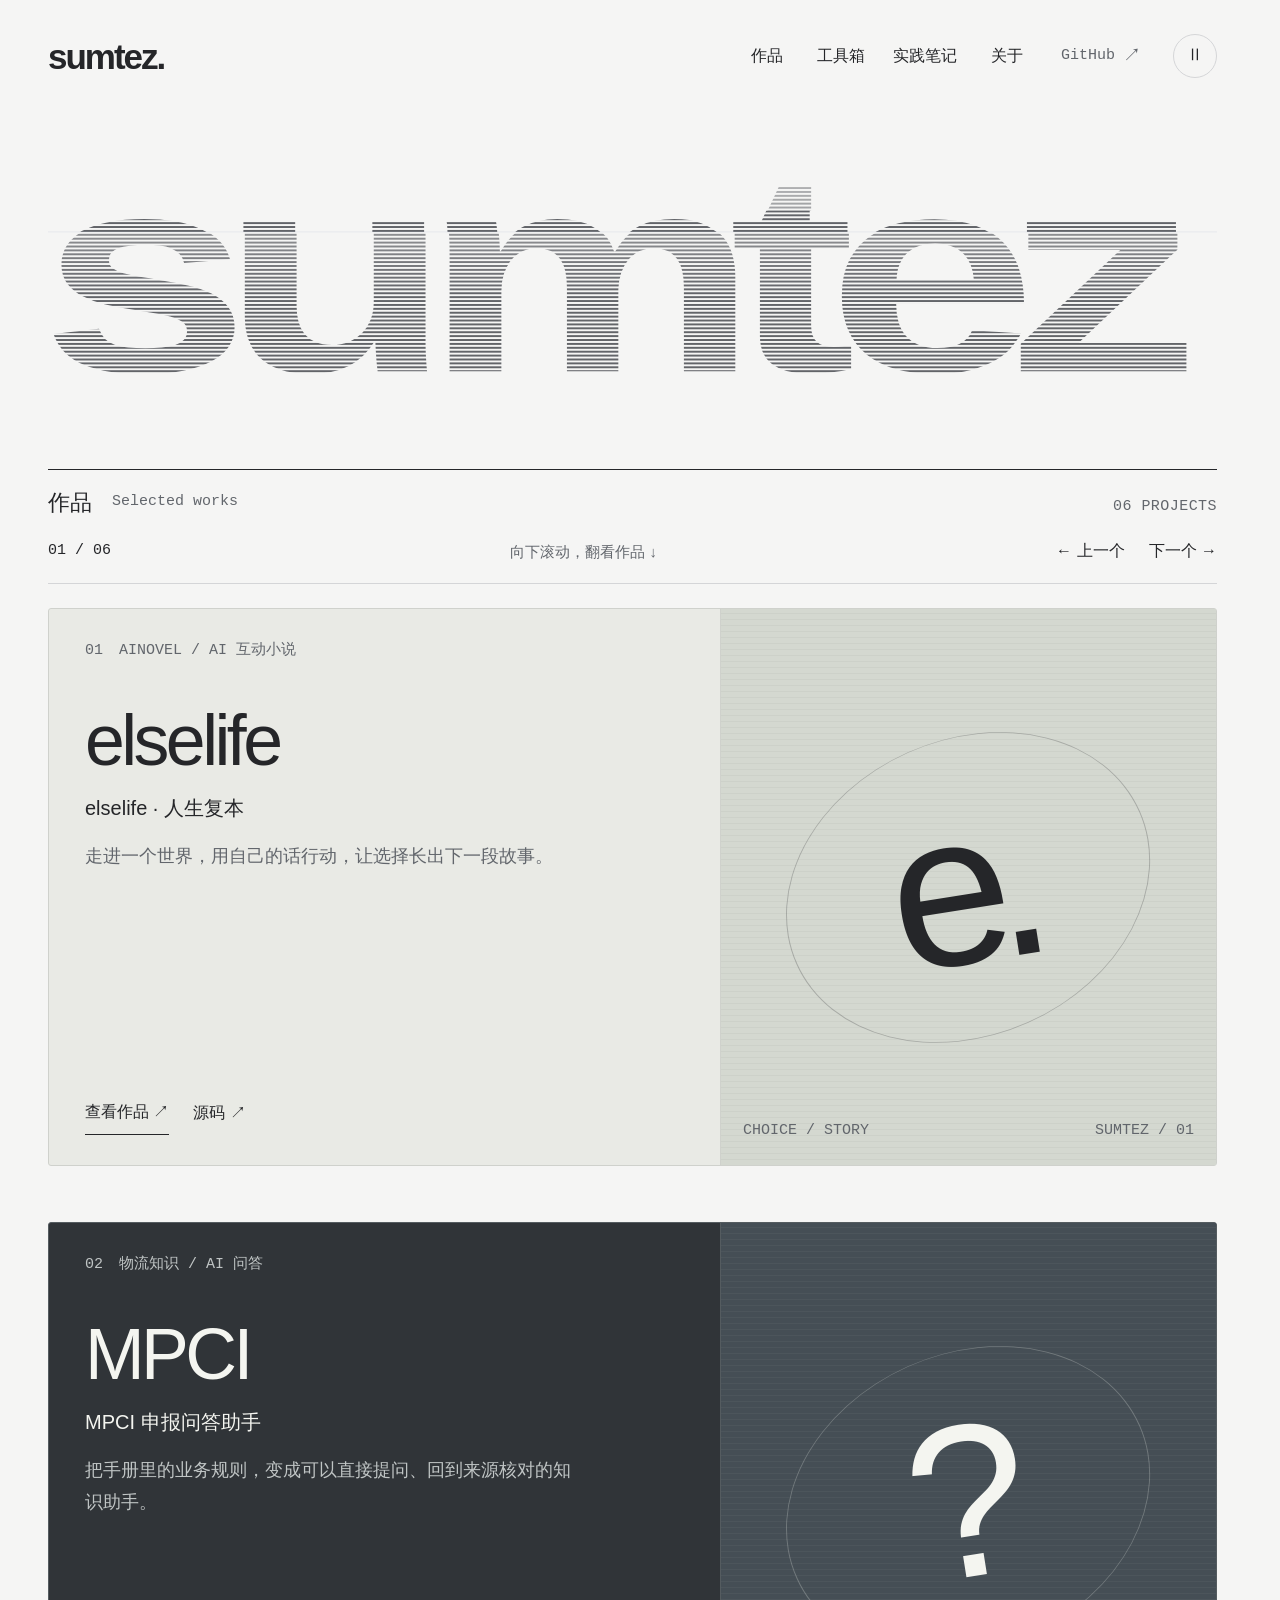
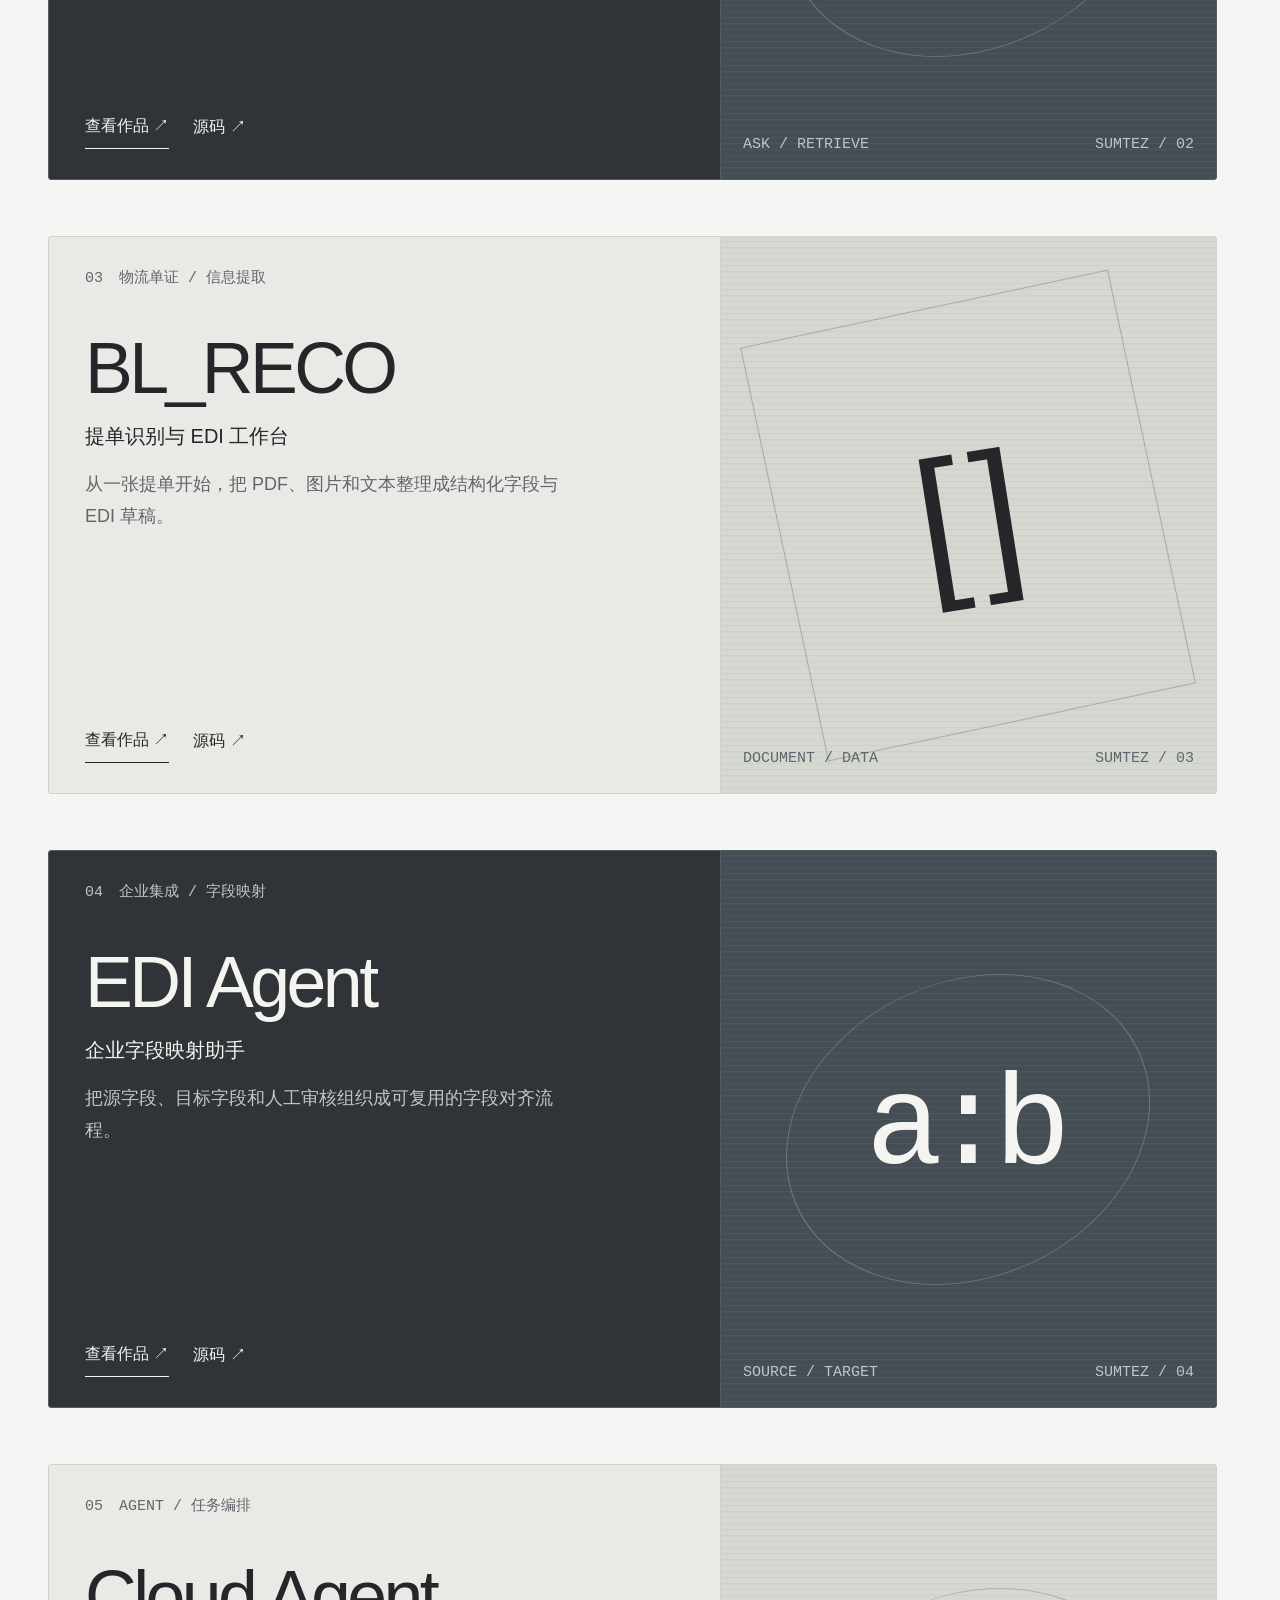
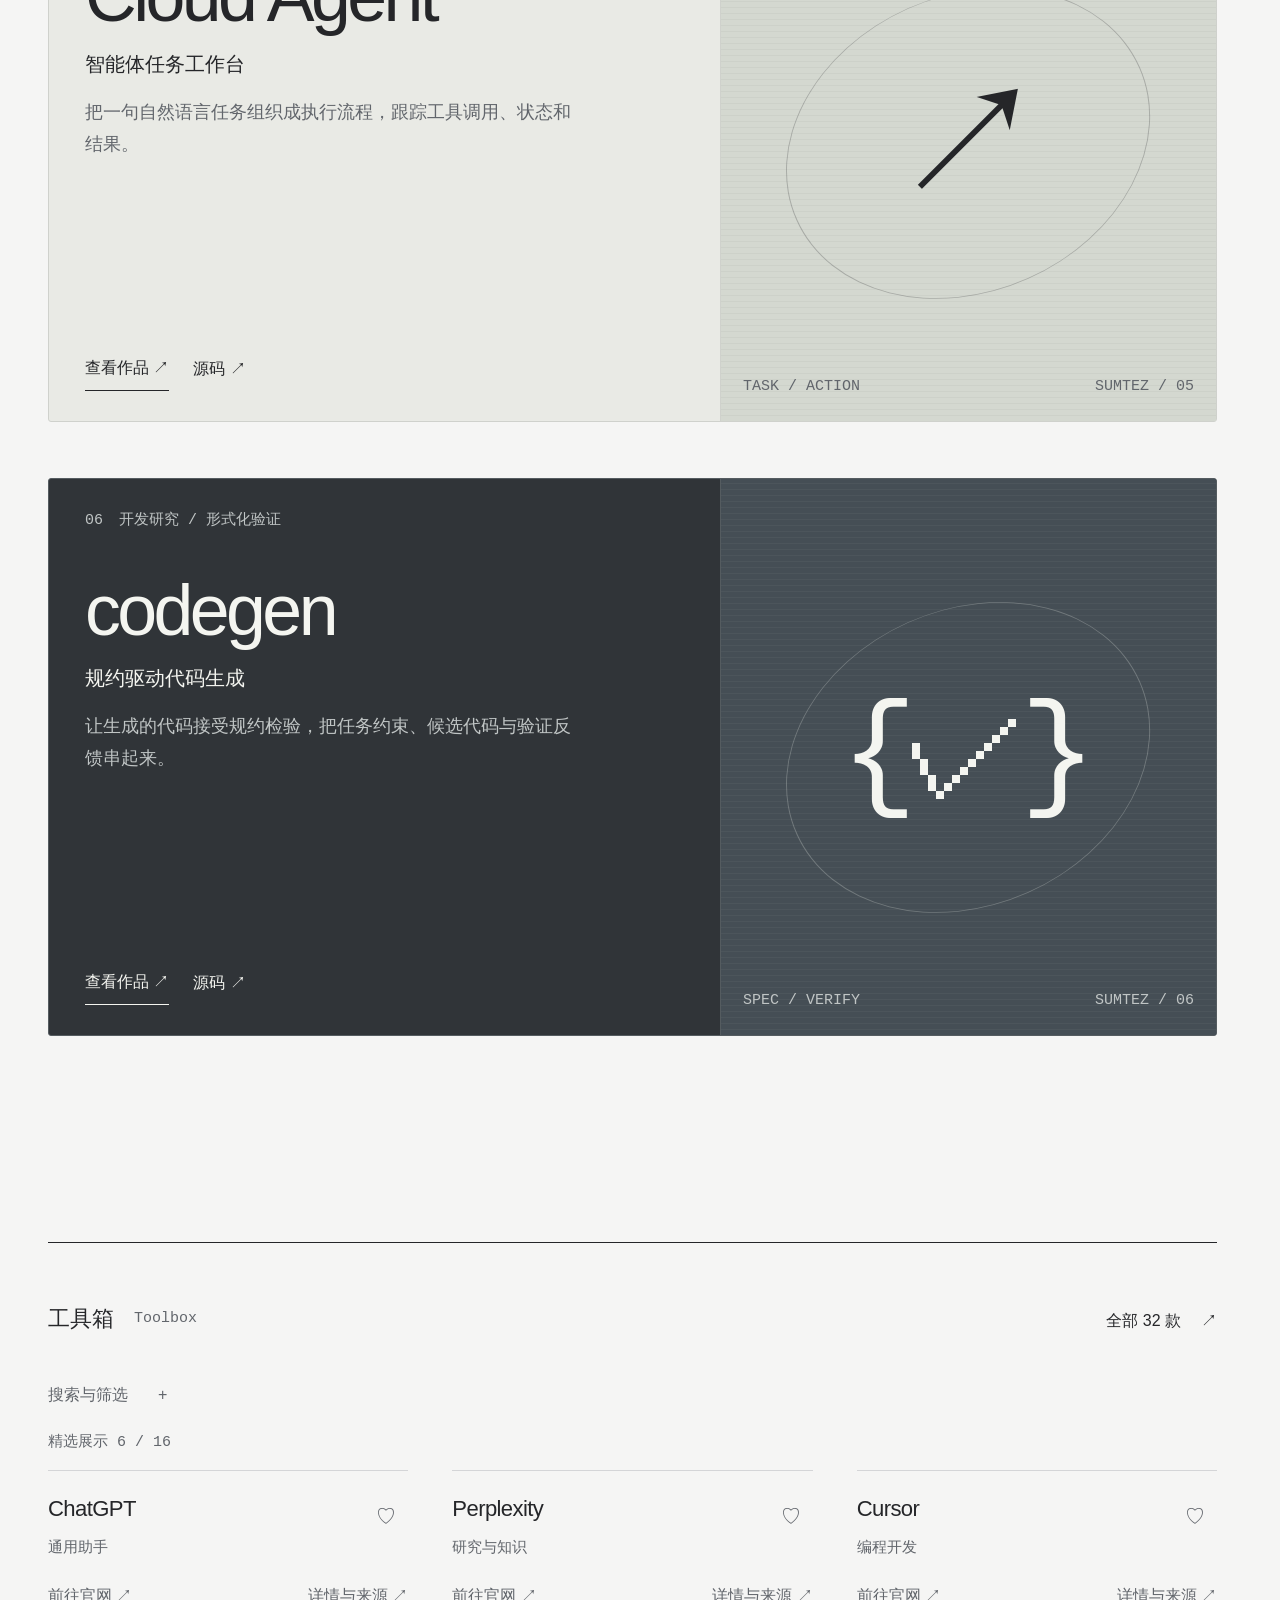
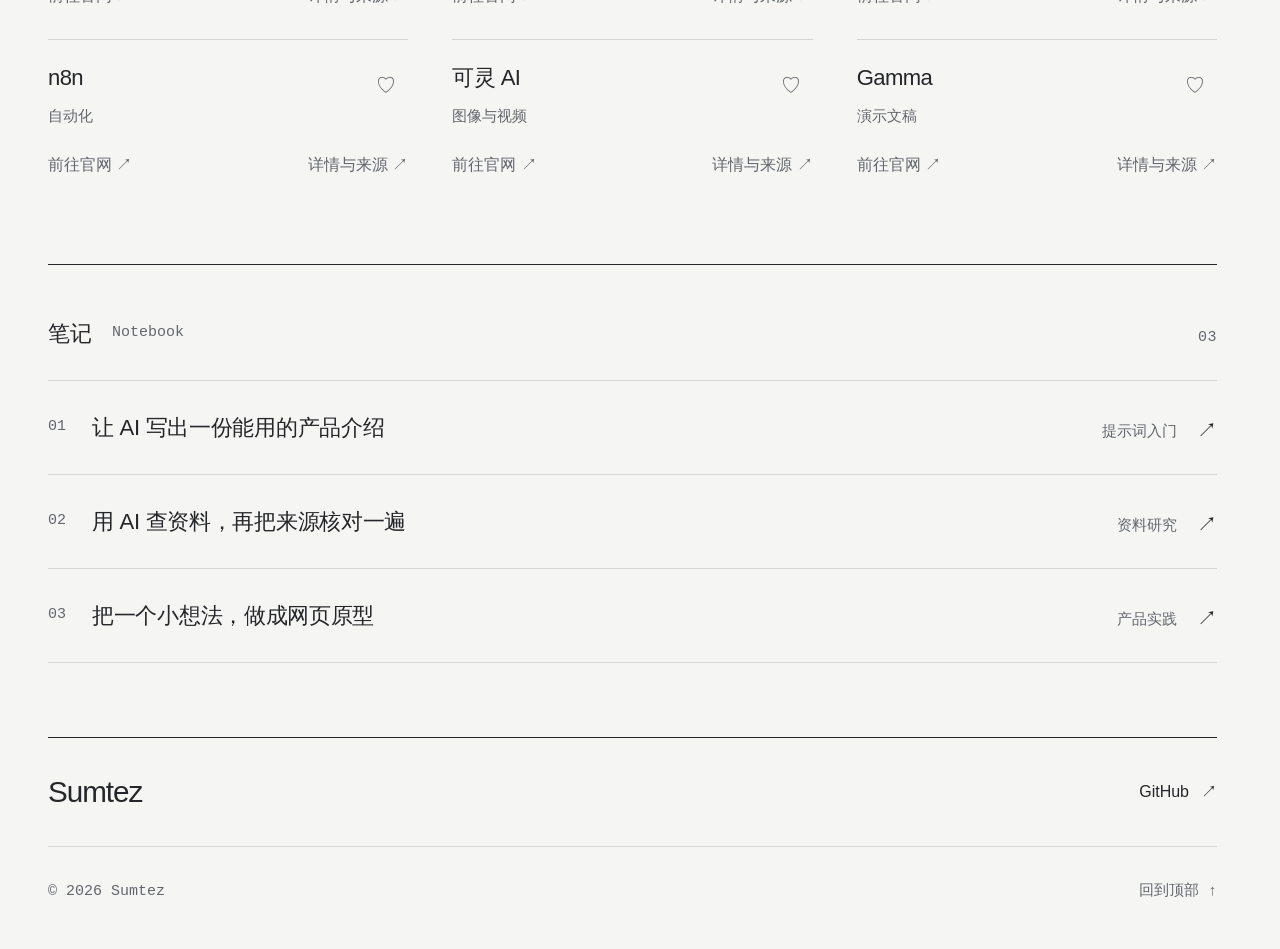
==== commit dc6f0ea3: "Present homepage projects as scroll-driven stacked cards" ====
--- a/index.html
+++ b/index.html
@@ -13,7 +13,7 @@
   <link rel="canonical" href="https://sumtez.com/">
   <link rel="icon" href="favicon.svg" type="image/svg+xml">
   <link rel="stylesheet" href="style.css?v=58d6e00f3a"><link rel="stylesheet" href="tools.css?v=3d321297f1">
-<meta name="twitter:card" content="summary_large_image"><link rel="stylesheet" href="home.css?v=9f9e707b9a"><link rel="stylesheet" href="site-polish.css?v=a47e23d8ad"></head>
+<meta name="twitter:card" content="summary_large_image"><link rel="stylesheet" href="home.css?v=9f9e707b9a"><link rel="stylesheet" href="project-stack.css?v=993a867d7b"><link rel="stylesheet" href="site-polish.css?v=a47e23d8ad"></head>
 <body id="top" class="home-page">
 <a class="skip-link" href="#main">跳到正文</a>
 <header class="header">
@@ -35,37 +35,83 @@
     <line class="signature-light" x1="0" y1="124" x2="1200" y2="124" stroke="#6f75a8" stroke-width=".75" opacity="0"/></svg>
   </div>
   <section class="section work" id="work">
-    <div class="section-heading work-heading"><h1>作品 <span lang="en">Selected works</span></h1><span class="work-count">01 — 06</span></div>
-    <div id="published-products" class="work-layout"><!-- products:start --><article class="work-entry work-entry--1">
-    <span class="work-number">01</span>
-    <a class="work-name" href="ainovel.html" aria-label="elselife — elselife · 人生复本，查看作品"><span class="work-word">elselife</span><span class="work-name-arrow" aria-hidden="true">↗</span></a>
-    <div class="work-caption"><h3>elselife · 人生复本</h3><a href="https://github.com/TeezyTez/ainovel" target="_blank" rel="noopener noreferrer" aria-label="查看 elselife · 人生复本 的 GitHub 源码">源码 ↗</a></div>
-  </article>
-<article class="work-entry work-entry--2">
-    <span class="work-number">02</span>
-    <a class="work-name" href="declaration.html" aria-label="MPCI — MPCI 申报问答助手，查看作品"><span class="work-word">MPCI</span><span class="work-name-arrow" aria-hidden="true">↗</span></a>
-    <div class="work-caption"><h3>MPCI 申报问答助手</h3><a href="https://github.com/TeezyTez/DeclarationAssit" target="_blank" rel="noopener noreferrer" aria-label="查看 MPCI 申报问答助手 的 GitHub 源码">源码 ↗</a></div>
-  </article>
-<article class="work-entry work-entry--3">
-    <span class="work-number">03</span>
-    <a class="work-name" href="bl-reco.html" aria-label="BL_RECO — 提单识别与 EDI 工作台，查看作品"><span class="work-word">BL_RECO</span><span class="work-name-arrow" aria-hidden="true">↗</span></a>
-    <div class="work-caption"><h3>提单识别与 EDI 工作台</h3><a href="https://github.com/TeezyTez/BL_RECO" target="_blank" rel="noopener noreferrer" aria-label="查看 提单识别与 EDI 工作台 的 GitHub 源码">源码 ↗</a></div>
-  </article>
-<article class="work-entry work-entry--4">
-    <span class="work-number">04</span>
-    <a class="work-name" href="edi-agent.html" aria-label="EDI Agent — 企业字段映射助手，查看作品"><span class="work-word">EDI Agent</span><span class="work-name-arrow" aria-hidden="true">↗</span></a>
-    <div class="work-caption"><h3>企业字段映射助手</h3><a href="https://github.com/TeezyTez/EDI-Agent" target="_blank" rel="noopener noreferrer" aria-label="查看 企业字段映射助手 的 GitHub 源码">源码 ↗</a></div>
-  </article>
-<article class="work-entry work-entry--5">
-    <span class="work-number">05</span>
-    <a class="work-name" href="cloud-agent.html" aria-label="Cloud Agent — 智能体任务工作台，查看作品"><span class="work-word">Cloud Agent</span><span class="work-name-arrow" aria-hidden="true">↗</span></a>
-    <div class="work-caption"><h3>智能体任务工作台</h3><a href="https://github.com/TeezyTez/Cloud-Agent-Platform" target="_blank" rel="noopener noreferrer" aria-label="查看 智能体任务工作台 的 GitHub 源码">源码 ↗</a></div>
-  </article>
-<article class="work-entry work-entry--6">
-    <span class="work-number">06</span>
-    <a class="work-name" href="codegen-verify.html" aria-label="codegen — 规约驱动代码生成，查看作品"><span class="work-word">codegen</span><span class="work-name-arrow" aria-hidden="true">↗</span></a>
-    <div class="work-caption"><h3>规约驱动代码生成</h3><a href="https://github.com/TeezyTez/codegen-verify" target="_blank" rel="noopener noreferrer" aria-label="查看 规约驱动代码生成 的 GitHub 源码">源码 ↗</a></div>
-  </article><!-- products:end --></div>
+    <div class="section-heading work-heading"><h1>作品 <span lang="en">Selected works</span></h1><span class="work-count">06 PROJECTS</span></div>
+    <div class="project-stack-nav" aria-label="作品浏览" hidden>
+      <span class="project-stack-count" aria-live="polite" aria-atomic="true">01 / 06</span><span class="project-stack-hint">向下滚动，翻看作品 ↓</span>
+      <div class="project-stack-controls"><button type="button" data-stack-prev aria-label="上一个项目" aria-disabled="true">← 上一个</button><button type="button" data-stack-next aria-label="下一个项目" aria-disabled="false">下一个 →</button></div>
+    </div>
+    <div id="published-products" class="project-stack"><!-- products:start --><article class="project-stack-card" data-project-name="elselife" aria-labelledby="project-title-01">
+      <div class="project-stack-surface">
+        <div class="project-stack-copy">
+          <p class="project-stack-kicker"><span>01</span><span>AINOVEL / AI 互动小说</span></p>
+          <p class="project-stack-name" aria-hidden="true">elselife</p>
+          <h2 class="project-stack-title" id="project-title-01">elselife · 人生复本</h2>
+          <p class="project-stack-description">走进一个世界，用自己的话行动，让选择长出下一段故事。</p>
+          <div class="project-stack-actions"><a href="ainovel.html" aria-label="查看 elselife 作品">查看作品 ↗</a><a href="https://github.com/TeezyTez/ainovel" target="_blank" rel="noopener noreferrer" aria-label="查看 elselife 的 GitHub 源码">源码 ↗</a></div>
+        </div>
+        <div class="project-stack-art project-stack-art--orbit" aria-hidden="true"><span class="project-stack-glyph">e.</span><div class="project-stack-art-label"><span>CHOICE / STORY</span><span>SUMTEZ / 01</span></div></div>
+      </div>
+    </article>
+<article class="project-stack-card" data-project-name="MPCI" aria-labelledby="project-title-02">
+      <div class="project-stack-surface">
+        <div class="project-stack-copy">
+          <p class="project-stack-kicker"><span>02</span><span>物流知识 / AI 问答</span></p>
+          <p class="project-stack-name" aria-hidden="true">MPCI</p>
+          <h2 class="project-stack-title" id="project-title-02">MPCI 申报问答助手</h2>
+          <p class="project-stack-description">把手册里的业务规则，变成可以直接提问、回到来源核对的知识助手。</p>
+          <div class="project-stack-actions"><a href="declaration.html" aria-label="查看 MPCI 作品">查看作品 ↗</a><a href="https://github.com/TeezyTez/DeclarationAssit" target="_blank" rel="noopener noreferrer" aria-label="查看 MPCI 的 GitHub 源码">源码 ↗</a></div>
+        </div>
+        <div class="project-stack-art project-stack-art--orbit" aria-hidden="true"><span class="project-stack-glyph">?</span><div class="project-stack-art-label"><span>ASK / RETRIEVE</span><span>SUMTEZ / 02</span></div></div>
+      </div>
+    </article>
+<article class="project-stack-card" data-project-name="BL_RECO" aria-labelledby="project-title-03">
+      <div class="project-stack-surface">
+        <div class="project-stack-copy">
+          <p class="project-stack-kicker"><span>03</span><span>物流单证 / 信息提取</span></p>
+          <p class="project-stack-name" aria-hidden="true">BL_RECO</p>
+          <h2 class="project-stack-title" id="project-title-03">提单识别与 EDI 工作台</h2>
+          <p class="project-stack-description">从一张提单开始，把 PDF、图片和文本整理成结构化字段与 EDI 草稿。</p>
+          <div class="project-stack-actions"><a href="bl-reco.html" aria-label="查看 BL_RECO 作品">查看作品 ↗</a><a href="https://github.com/TeezyTez/BL_RECO" target="_blank" rel="noopener noreferrer" aria-label="查看 BL_RECO 的 GitHub 源码">源码 ↗</a></div>
+        </div>
+        <div class="project-stack-art project-stack-art--map" aria-hidden="true"><span class="project-stack-glyph">[ ]</span><div class="project-stack-art-label"><span>DOCUMENT / DATA</span><span>SUMTEZ / 03</span></div></div>
+      </div>
+    </article>
+<article class="project-stack-card" data-project-name="EDI Agent" aria-labelledby="project-title-04">
+      <div class="project-stack-surface">
+        <div class="project-stack-copy">
+          <p class="project-stack-kicker"><span>04</span><span>企业集成 / 字段映射</span></p>
+          <p class="project-stack-name" aria-hidden="true">EDI Agent</p>
+          <h2 class="project-stack-title" id="project-title-04">企业字段映射助手</h2>
+          <p class="project-stack-description">把源字段、目标字段和人工审核组织成可复用的字段对齐流程。</p>
+          <div class="project-stack-actions"><a href="edi-agent.html" aria-label="查看 EDI Agent 作品">查看作品 ↗</a><a href="https://github.com/TeezyTez/EDI-Agent" target="_blank" rel="noopener noreferrer" aria-label="查看 EDI Agent 的 GitHub 源码">源码 ↗</a></div>
+        </div>
+        <div class="project-stack-art project-stack-art--code" aria-hidden="true"><span class="project-stack-glyph">a:b</span><div class="project-stack-art-label"><span>SOURCE / TARGET</span><span>SUMTEZ / 04</span></div></div>
+      </div>
+    </article>
+<article class="project-stack-card" data-project-name="Cloud Agent" aria-labelledby="project-title-05">
+      <div class="project-stack-surface">
+        <div class="project-stack-copy">
+          <p class="project-stack-kicker"><span>05</span><span>AGENT / 任务编排</span></p>
+          <p class="project-stack-name" aria-hidden="true">Cloud Agent</p>
+          <h2 class="project-stack-title" id="project-title-05">智能体任务工作台</h2>
+          <p class="project-stack-description">把一句自然语言任务组织成执行流程，跟踪工具调用、状态和结果。</p>
+          <div class="project-stack-actions"><a href="cloud-agent.html" aria-label="查看 Cloud Agent 作品">查看作品 ↗</a><a href="https://github.com/TeezyTez/Cloud-Agent-Platform" target="_blank" rel="noopener noreferrer" aria-label="查看 Cloud Agent 的 GitHub 源码">源码 ↗</a></div>
+        </div>
+        <div class="project-stack-art project-stack-art--flow" aria-hidden="true"><span class="project-stack-glyph">↗</span><div class="project-stack-art-label"><span>TASK / ACTION</span><span>SUMTEZ / 05</span></div></div>
+      </div>
+    </article>
+<article class="project-stack-card" data-project-name="codegen" aria-labelledby="project-title-06">
+      <div class="project-stack-surface">
+        <div class="project-stack-copy">
+          <p class="project-stack-kicker"><span>06</span><span>开发研究 / 形式化验证</span></p>
+          <p class="project-stack-name" aria-hidden="true">codegen</p>
+          <h2 class="project-stack-title" id="project-title-06">规约驱动代码生成</h2>
+          <p class="project-stack-description">让生成的代码接受规约检验，把任务约束、候选代码与验证反馈串起来。</p>
+          <div class="project-stack-actions"><a href="codegen-verify.html" aria-label="查看 codegen 作品">查看作品 ↗</a><a href="https://github.com/TeezyTez/codegen-verify" target="_blank" rel="noopener noreferrer" aria-label="查看 codegen 的 GitHub 源码">源码 ↗</a></div>
+        </div>
+        <div class="project-stack-art project-stack-art--code" aria-hidden="true"><span class="project-stack-glyph">{✓}</span><div class="project-stack-art-label"><span>SPEC / VERIFY</span><span>SUMTEZ / 06</span></div></div>
+      </div>
+    </article><!-- products:end --></div>
   </section>
   <section class="toolbox-band">
     <div class="section tools-section" id="tools" data-tool-scope="featured" data-preview-limit="6" data-preview-ids="chatgpt perplexity cursor n8n kling gamma">
@@ -86,4 +132,5 @@
 <dialog id="detail-dialog" aria-labelledby="dialog-title"><button class="dialog-close" aria-label="关闭联系方式">×</button><p class="eyebrow muted">LET’S CONNECT</p><h2 id="dialog-title">期待与你连接。</h2><p>产品交流 · AI 探索 · 合作想法</p><div id="dialog-sections"></div><button class="text-link dialog-done">返回浏览</button></dialog>
 <script src="local-state.js?v=046ff070fc"></script><script src="tools-data.js?v=bcca17f081"></script><script src="hub-content.js?v=f358d1684b"></script><script src="hub.js?v=487461889d"></script><script src="content.js?v=7b40274f96"></script><script src="app.js?v=4ff7330cdd"></script><script src="tools.js?v=8874e096a9"></script><script src="site.js?v=f95d7a4130"></script>
 <script src="home-motion.js?v=6a10d2641e"></script>
+<script src="project-stack.js?v=c2669fc061"></script>
 </body></html>
--- a/project-stack.css
+++ b/project-stack.css
@@ -0,0 +1,60 @@
+/* Page scroll owns the stack. Without enhancement, every card remains in flow. */
+.home-page .project-stack { display: block; position: relative; padding: 24px 0 96px; isolation: isolate; }
+.home-page .work-heading { margin-bottom: 0; }
+.project-stack-nav { display: flex; align-items: center; justify-content: space-between; gap: 20px; min-height: 64px; padding: 10px 0; background: var(--paper); border-bottom: 1px solid var(--line); z-index: 20; }
+.project-stack-nav[hidden] { display: none; }
+.project-stack-controls { display: flex; align-items: center; gap: 24px; }
+.project-stack-nav button { border: 0; background: transparent; color: var(--ink); font: inherit; font-size: var(--type-ui); min-height: 44px; padding: 4px 0; cursor: pointer; }
+.project-stack-nav button[aria-disabled="true"] { opacity: .35; cursor: default; }
+.project-stack-nav button:hover:not([aria-disabled="true"]) { text-decoration: underline; text-underline-offset: 5px; }
+.project-stack-count { font: var(--type-meta)/1.6 var(--mono); white-space: nowrap; }
+.project-stack-hint { color: var(--muted); font-size: var(--type-meta); }
+.project-stack-card { position: relative; margin: 0 0 56px; scroll-margin-top: 90px; }
+.project-stack-card:last-child { margin-bottom: 0; }
+.project-stack-surface { --card-paper: #e9eae5; --card-ink: #252629; --card-muted: #62666c; --card-line: #cfd1cc; --card-art: #d4d8d0; display: grid; grid-template-columns: 1.15fr .85fr; min-height: clamp(440px, 62svh, 560px); color: var(--card-ink); background: var(--card-paper); border: 1px solid var(--card-line); border-radius: 3px; transform-origin: 50% 0; }
+.project-stack-card:nth-child(even) .project-stack-surface { --card-paper: #303438; --card-ink: #f4f5f0; --card-muted: #c0c5c5; --card-line: #555c60; --card-art: #454e55; }
+.project-stack-copy { min-width: 0; padding: 30px 36px; display: flex; flex-direction: column; }
+.project-stack-kicker { display: flex; gap: 16px; flex-wrap: wrap; margin: 0; color: var(--card-muted); font: var(--type-meta)/1.6 var(--mono); }
+.project-stack-name { font: 400 clamp(40px, 5.6vw, 76px)/1.04 Arial, Helvetica, sans-serif; letter-spacing: -.05em; margin: 40px 0 14px; overflow-wrap: anywhere; }
+.project-stack-copy .project-stack-title { font: 400 var(--type-lead)/1.6 var(--sans); letter-spacing: 0; margin: 0 0 16px; text-wrap: wrap; }
+.project-stack-description { margin: 0 0 28px; max-width: 27em; color: var(--card-muted); font-size: var(--type-body); line-height: var(--leading-body); }
+.project-stack-actions { display: flex; gap: 24px; flex-wrap: wrap; margin-top: auto; }
+.project-stack-actions a { display: inline-flex; align-items: center; min-height: 44px; font-size: var(--type-ui); color: var(--card-ink); }
+.project-stack-actions a:first-child { border-bottom: 1px solid currentColor; }
+.project-stack-actions a:hover { text-decoration: underline; text-underline-offset: 5px; }
+.project-stack-actions a:focus-visible { outline-color: var(--card-ink); }
+.project-stack-art { position: relative; display: flex; align-items: center; justify-content: center; overflow: hidden; min-width: 0; border-left: 1px solid var(--card-line); background: var(--card-art); }
+.project-stack-art::before { content: ''; position: absolute; inset: 12%; border: 1px solid currentColor; border-radius: 50%; opacity: .25; transform: rotate(-24deg) scaleY(.7); }
+.project-stack-art::after { content: ''; position: absolute; inset: 0; background: repeating-linear-gradient(0deg, transparent 0 5px, currentColor 5px 6px); opacity: .04; pointer-events: none; }
+.project-stack-glyph { font: 500 clamp(100px, 17vw, 240px)/1 Arial, Helvetica, sans-serif; letter-spacing: -.1em; padding-right: .1em; transform: rotate(-9deg); }
+.project-stack-art-label { position: absolute; bottom: 22px; left: 22px; right: 22px; display: flex; justify-content: space-between; gap: 8px; font: var(--type-meta)/1.6 var(--mono); color: var(--card-muted); }
+.project-stack-art--code .project-stack-glyph { font: 500 clamp(70px, 10vw, 140px)/1.2 var(--mono); letter-spacing: -.1em; transform: none; }
+.project-stack-art--map::before { border-radius: 0; transform: rotate(-12deg); }
+.project-stack-art--map .project-stack-glyph { font-size: clamp(85px, 13vw, 180px); }
+.project-stack-art--flow .project-stack-glyph { font-size: clamp(85px, 12vw, 170px); transform: none; }
+.work.has-project-stack .project-stack-nav { position: sticky; top: 0; }
+.has-project-stack .project-stack-card { position: sticky; top: var(--stack-top, 90px); }
+@media(max-width: 760px) {
+  .project-stack-copy { padding: 24px; }
+  .project-stack-surface { grid-template-columns: 1fr; grid-template-rows: 1fr auto; }
+  .project-stack-name { margin-top: 24px; font-size: clamp(40px, 9vw, 64px); }
+  .project-stack-art { height: 120px; border-left: 0; border-top: 1px solid var(--card-line); }
+  .project-stack-glyph, .project-stack-art--code .project-stack-glyph, .project-stack-art--map .project-stack-glyph, .project-stack-art--flow .project-stack-glyph { font-size: 90px; }
+  .project-stack-art::before { inset: 10% 25%; }
+  .project-stack-art-label { left: 14px; right: 14px; bottom: 8px; }
+  .project-stack-art-label span:last-child { display: none; }
+  .project-stack-description { margin-bottom: 20px; }
+  .project-stack-card { margin-bottom: 40px; }
+  .project-stack-hint { display: none; }
+  .project-stack-controls { gap: 22px; }
+}
+@media(max-width: 380px) {
+  .project-stack-copy { padding: 20px; }
+  .project-stack-controls { gap: 16px; }
+  .project-stack-kicker { gap: 8px; }
+  .project-stack-art { height: 104px; }
+}
+@media(prefers-reduced-motion: reduce) {
+  .has-project-stack .project-stack-card { position: relative; top: auto; }
+  .project-stack-surface { transform: none !important; }
+}
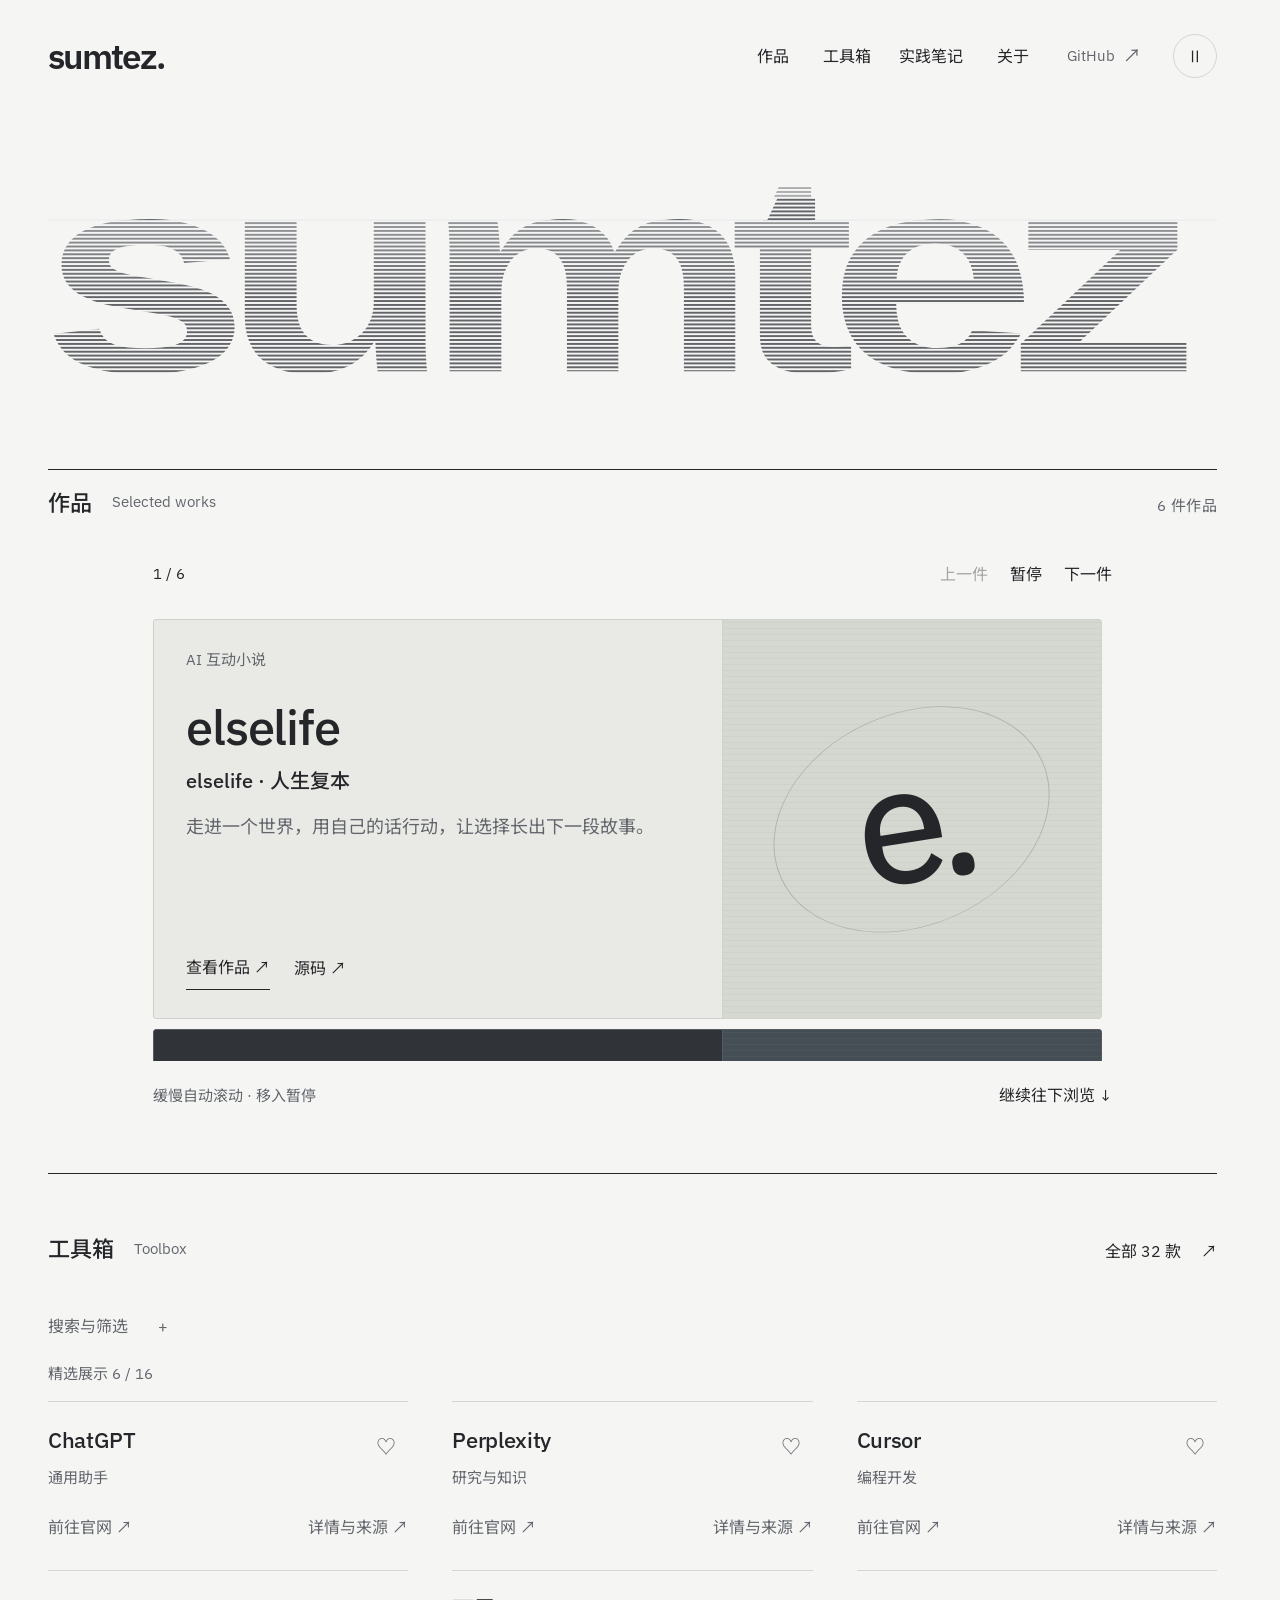
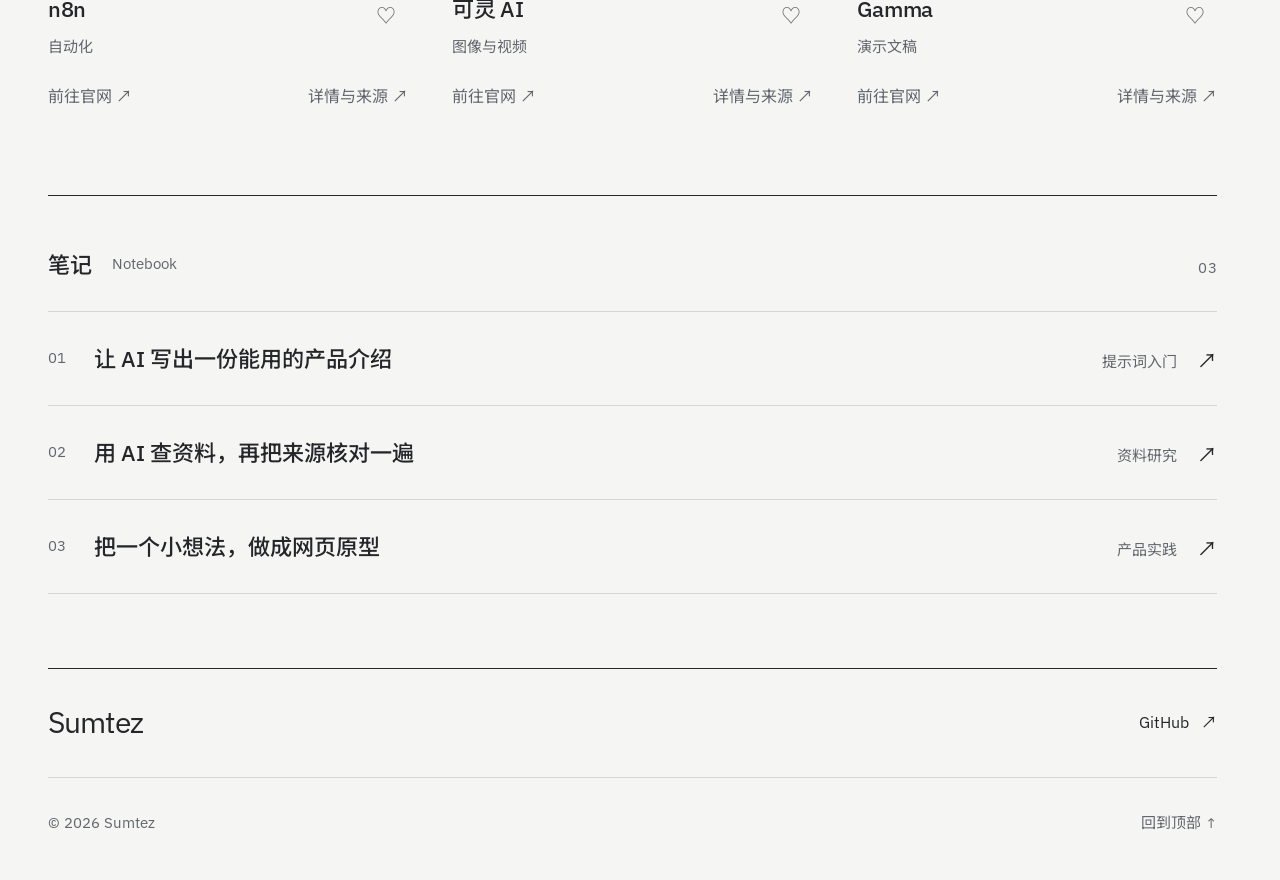
==== commit c81fd056: "Refine typography and compact the autoplay project gallery" ====
--- a/index.html
+++ b/index.html
@@ -13,7 +13,7 @@
   <link rel="canonical" href="https://sumtez.com/">
   <link rel="icon" href="favicon.svg" type="image/svg+xml">
   <link rel="stylesheet" href="style.css?v=58d6e00f3a"><link rel="stylesheet" href="tools.css?v=3d321297f1">
-<meta name="twitter:card" content="summary_large_image"><link rel="stylesheet" href="home.css?v=9f9e707b9a"><link rel="stylesheet" href="project-stack.css?v=993a867d7b"><link rel="stylesheet" href="site-polish.css?v=a47e23d8ad"></head>
+<meta name="twitter:card" content="summary_large_image"><link rel="preload" href="fonts/ibm-plex-sans-latin-wght-normal.woff2" as="font" type="font/woff2" crossorigin><link rel="stylesheet" href="home.css?v=9f9e707b9a"><link rel="stylesheet" href="project-stack.css?v=7c46554cc5"><link rel="stylesheet" href="site-polish.css?v=a47e23d8ad"><link rel="stylesheet" href="typography.css?v=b683962dfe"></head>
 <body id="top" class="home-page">
 <a class="skip-link" href="#main">跳到正文</a>
 <header class="header">
@@ -35,83 +35,86 @@
     <line class="signature-light" x1="0" y1="124" x2="1200" y2="124" stroke="#6f75a8" stroke-width=".75" opacity="0"/></svg>
   </div>
   <section class="section work" id="work">
-    <div class="section-heading work-heading"><h1>作品 <span lang="en">Selected works</span></h1><span class="work-count">06 PROJECTS</span></div>
+    <div class="section-heading work-heading"><h1>作品 <span lang="en">Selected works</span></h1><span class="work-count">6 件作品</span></div>
+    <div class="project-gallery" role="region" aria-label="作品展窗">
     <div class="project-stack-nav" aria-label="作品浏览" hidden>
-      <span class="project-stack-count" aria-live="polite" aria-atomic="true">01 / 06</span><span class="project-stack-hint">向下滚动，翻看作品 ↓</span>
-      <div class="project-stack-controls"><button type="button" data-stack-prev aria-label="上一个项目" aria-disabled="true">← 上一个</button><button type="button" data-stack-next aria-label="下一个项目" aria-disabled="false">下一个 →</button></div>
+      <span class="project-stack-count">1 / 6</span>
+      <div class="project-stack-controls"><button type="button" data-stack-prev aria-label="上一个项目" aria-disabled="true">上一件</button><button type="button" data-stack-play aria-label="暂停作品自动滚动" aria-pressed="true">暂停</button><button type="button" data-stack-next aria-label="下一个项目" aria-disabled="false">下一件</button></div>
     </div>
-    <div id="published-products" class="project-stack"><!-- products:start --><article class="project-stack-card" data-project-name="elselife" aria-labelledby="project-title-01">
+    <div id="published-products" class="project-stack" tabindex="0" role="region" aria-label="滚动浏览作品"><div class="project-stack-track"><div class="project-stack-stage"><!-- products:start --><article class="project-stack-card" data-project-name="elselife" aria-labelledby="project-title-01">
       <div class="project-stack-surface">
         <div class="project-stack-copy">
-          <p class="project-stack-kicker"><span>01</span><span>AINOVEL / AI 互动小说</span></p>
+          <p class="project-stack-kicker">AI 互动小说</p>
           <p class="project-stack-name" aria-hidden="true">elselife</p>
           <h2 class="project-stack-title" id="project-title-01">elselife · 人生复本</h2>
           <p class="project-stack-description">走进一个世界，用自己的话行动，让选择长出下一段故事。</p>
           <div class="project-stack-actions"><a href="ainovel.html" aria-label="查看 elselife 作品">查看作品 ↗</a><a href="https://github.com/TeezyTez/ainovel" target="_blank" rel="noopener noreferrer" aria-label="查看 elselife 的 GitHub 源码">源码 ↗</a></div>
         </div>
-        <div class="project-stack-art project-stack-art--orbit" aria-hidden="true"><span class="project-stack-glyph">e.</span><div class="project-stack-art-label"><span>CHOICE / STORY</span><span>SUMTEZ / 01</span></div></div>
+        <div class="project-stack-art project-stack-art--orbit" aria-hidden="true"><span class="project-stack-glyph">e.</span></div>
       </div>
     </article>
 <article class="project-stack-card" data-project-name="MPCI" aria-labelledby="project-title-02">
       <div class="project-stack-surface">
         <div class="project-stack-copy">
-          <p class="project-stack-kicker"><span>02</span><span>物流知识 / AI 问答</span></p>
+          <p class="project-stack-kicker">物流知识 / AI 问答</p>
           <p class="project-stack-name" aria-hidden="true">MPCI</p>
           <h2 class="project-stack-title" id="project-title-02">MPCI 申报问答助手</h2>
           <p class="project-stack-description">把手册里的业务规则，变成可以直接提问、回到来源核对的知识助手。</p>
           <div class="project-stack-actions"><a href="declaration.html" aria-label="查看 MPCI 作品">查看作品 ↗</a><a href="https://github.com/TeezyTez/DeclarationAssit" target="_blank" rel="noopener noreferrer" aria-label="查看 MPCI 的 GitHub 源码">源码 ↗</a></div>
         </div>
-        <div class="project-stack-art project-stack-art--orbit" aria-hidden="true"><span class="project-stack-glyph">?</span><div class="project-stack-art-label"><span>ASK / RETRIEVE</span><span>SUMTEZ / 02</span></div></div>
+        <div class="project-stack-art project-stack-art--orbit" aria-hidden="true"><span class="project-stack-glyph">?</span></div>
       </div>
     </article>
 <article class="project-stack-card" data-project-name="BL_RECO" aria-labelledby="project-title-03">
       <div class="project-stack-surface">
         <div class="project-stack-copy">
-          <p class="project-stack-kicker"><span>03</span><span>物流单证 / 信息提取</span></p>
+          <p class="project-stack-kicker">物流单证 / 信息提取</p>
           <p class="project-stack-name" aria-hidden="true">BL_RECO</p>
           <h2 class="project-stack-title" id="project-title-03">提单识别与 EDI 工作台</h2>
           <p class="project-stack-description">从一张提单开始，把 PDF、图片和文本整理成结构化字段与 EDI 草稿。</p>
           <div class="project-stack-actions"><a href="bl-reco.html" aria-label="查看 BL_RECO 作品">查看作品 ↗</a><a href="https://github.com/TeezyTez/BL_RECO" target="_blank" rel="noopener noreferrer" aria-label="查看 BL_RECO 的 GitHub 源码">源码 ↗</a></div>
         </div>
-        <div class="project-stack-art project-stack-art--map" aria-hidden="true"><span class="project-stack-glyph">[ ]</span><div class="project-stack-art-label"><span>DOCUMENT / DATA</span><span>SUMTEZ / 03</span></div></div>
+        <div class="project-stack-art project-stack-art--map" aria-hidden="true"><span class="project-stack-glyph">[ ]</span></div>
       </div>
     </article>
 <article class="project-stack-card" data-project-name="EDI Agent" aria-labelledby="project-title-04">
       <div class="project-stack-surface">
         <div class="project-stack-copy">
-          <p class="project-stack-kicker"><span>04</span><span>企业集成 / 字段映射</span></p>
+          <p class="project-stack-kicker">企业集成 / 字段映射</p>
           <p class="project-stack-name" aria-hidden="true">EDI Agent</p>
           <h2 class="project-stack-title" id="project-title-04">企业字段映射助手</h2>
           <p class="project-stack-description">把源字段、目标字段和人工审核组织成可复用的字段对齐流程。</p>
           <div class="project-stack-actions"><a href="edi-agent.html" aria-label="查看 EDI Agent 作品">查看作品 ↗</a><a href="https://github.com/TeezyTez/EDI-Agent" target="_blank" rel="noopener noreferrer" aria-label="查看 EDI Agent 的 GitHub 源码">源码 ↗</a></div>
         </div>
-        <div class="project-stack-art project-stack-art--code" aria-hidden="true"><span class="project-stack-glyph">a:b</span><div class="project-stack-art-label"><span>SOURCE / TARGET</span><span>SUMTEZ / 04</span></div></div>
+        <div class="project-stack-art project-stack-art--code" aria-hidden="true"><span class="project-stack-glyph">a:b</span></div>
       </div>
     </article>
 <article class="project-stack-card" data-project-name="Cloud Agent" aria-labelledby="project-title-05">
       <div class="project-stack-surface">
         <div class="project-stack-copy">
-          <p class="project-stack-kicker"><span>05</span><span>AGENT / 任务编排</span></p>
+          <p class="project-stack-kicker">智能体 / 任务编排</p>
           <p class="project-stack-name" aria-hidden="true">Cloud Agent</p>
           <h2 class="project-stack-title" id="project-title-05">智能体任务工作台</h2>
           <p class="project-stack-description">把一句自然语言任务组织成执行流程，跟踪工具调用、状态和结果。</p>
           <div class="project-stack-actions"><a href="cloud-agent.html" aria-label="查看 Cloud Agent 作品">查看作品 ↗</a><a href="https://github.com/TeezyTez/Cloud-Agent-Platform" target="_blank" rel="noopener noreferrer" aria-label="查看 Cloud Agent 的 GitHub 源码">源码 ↗</a></div>
         </div>
-        <div class="project-stack-art project-stack-art--flow" aria-hidden="true"><span class="project-stack-glyph">↗</span><div class="project-stack-art-label"><span>TASK / ACTION</span><span>SUMTEZ / 05</span></div></div>
+        <div class="project-stack-art project-stack-art--flow" aria-hidden="true"><span class="project-stack-glyph">↗</span></div>
       </div>
     </article>
 <article class="project-stack-card" data-project-name="codegen" aria-labelledby="project-title-06">
       <div class="project-stack-surface">
         <div class="project-stack-copy">
-          <p class="project-stack-kicker"><span>06</span><span>开发研究 / 形式化验证</span></p>
+          <p class="project-stack-kicker">开发研究 / 形式化验证</p>
           <p class="project-stack-name" aria-hidden="true">codegen</p>
           <h2 class="project-stack-title" id="project-title-06">规约驱动代码生成</h2>
           <p class="project-stack-description">让生成的代码接受规约检验，把任务约束、候选代码与验证反馈串起来。</p>
           <div class="project-stack-actions"><a href="codegen-verify.html" aria-label="查看 codegen 作品">查看作品 ↗</a><a href="https://github.com/TeezyTez/codegen-verify" target="_blank" rel="noopener noreferrer" aria-label="查看 codegen 的 GitHub 源码">源码 ↗</a></div>
         </div>
-        <div class="project-stack-art project-stack-art--code" aria-hidden="true"><span class="project-stack-glyph">{✓}</span><div class="project-stack-art-label"><span>SPEC / VERIFY</span><span>SUMTEZ / 06</span></div></div>
+        <div class="project-stack-art project-stack-art--code" aria-hidden="true"><span class="project-stack-glyph">{✓}</span></div>
       </div>
-    </article><!-- products:end --></div>
+    </article><!-- products:end --></div></div></div>
+    <div class="project-stack-footer"><span class="project-stack-status">缓慢自动滚动 · 移入暂停</span><a href="#tools">继续往下浏览 ↓</a></div>
+    </div>
   </section>
   <section class="toolbox-band">
     <div class="section tools-section" id="tools" data-tool-scope="featured" data-preview-limit="6" data-preview-ids="chatgpt perplexity cursor n8n kling gamma">
@@ -132,5 +135,5 @@
 <dialog id="detail-dialog" aria-labelledby="dialog-title"><button class="dialog-close" aria-label="关闭联系方式">×</button><p class="eyebrow muted">LET’S CONNECT</p><h2 id="dialog-title">期待与你连接。</h2><p>产品交流 · AI 探索 · 合作想法</p><div id="dialog-sections"></div><button class="text-link dialog-done">返回浏览</button></dialog>
 <script src="local-state.js?v=046ff070fc"></script><script src="tools-data.js?v=bcca17f081"></script><script src="hub-content.js?v=f358d1684b"></script><script src="hub.js?v=487461889d"></script><script src="content.js?v=7b40274f96"></script><script src="app.js?v=4ff7330cdd"></script><script src="tools.js?v=8874e096a9"></script><script src="site.js?v=f95d7a4130"></script>
 <script src="home-motion.js?v=6a10d2641e"></script>
-<script src="project-stack.js?v=c2669fc061"></script>
+<script src="project-stack.js?v=cab6172c8b"></script>
 </body></html>
--- a/project-stack.css
+++ b/project-stack.css
@@ -1,60 +1,65 @@
-/* Page scroll owns the stack. Without enhancement, every card remains in flow. */
-.home-page .project-stack { display: block; position: relative; padding: 24px 0 96px; isolation: isolate; }
-.home-page .work-heading { margin-bottom: 0; }
-.project-stack-nav { display: flex; align-items: center; justify-content: space-between; gap: 20px; min-height: 64px; padding: 10px 0; background: var(--paper); border-bottom: 1px solid var(--line); z-index: 20; }
+/* Only this compact exhibition scrolls; page gutters remain ordinary document space. */
+.home-page .work { padding-bottom: 56px; }
+.home-page .work-heading { margin-bottom: 28px; }
+.project-gallery { width: min(82%, 1000px); margin-inline: auto; }
+.home-page .project-stack { display: block; position: relative; margin: 0; padding: 0; overflow-y: auto; overflow-x: hidden; scrollbar-gutter: stable; scrollbar-width: thin; scrollbar-color: #b5b8b4 transparent; overscroll-behavior-y: auto; }
+.project-stack-nav { display: flex; align-items: center; justify-content: space-between; gap: 20px; min-height: 58px; padding: 5px 0 9px; }
 .project-stack-nav[hidden] { display: none; }
-.project-stack-controls { display: flex; align-items: center; gap: 24px; }
-.project-stack-nav button { border: 0; background: transparent; color: var(--ink); font: inherit; font-size: var(--type-ui); min-height: 44px; padding: 4px 0; cursor: pointer; }
-.project-stack-nav button[aria-disabled="true"] { opacity: .35; cursor: default; }
-.project-stack-nav button:hover:not([aria-disabled="true"]) { text-decoration: underline; text-underline-offset: 5px; }
-.project-stack-count { font: var(--type-meta)/1.6 var(--mono); white-space: nowrap; }
-.project-stack-hint { color: var(--muted); font-size: var(--type-meta); }
-.project-stack-card { position: relative; margin: 0 0 56px; scroll-margin-top: 90px; }
+.project-stack-controls { display: flex; align-items: center; gap: 22px; }
+.project-stack-nav button { border: 0; background: transparent; color: var(--ink); font: 400 var(--type-ui)/1.5 var(--sans); min-height: 44px; padding: 4px 0; cursor: pointer; }
+.project-stack-nav button[aria-disabled="true"], .project-stack-nav button:disabled { opacity: .38; cursor: default; }
+.project-stack-nav button:hover:not([aria-disabled="true"]):not(:disabled) { text-decoration: underline; text-underline-offset: 5px; }
+.project-stack-count { font: 400 var(--type-meta)/1.6 var(--sans); font-variant-numeric: tabular-nums; white-space: nowrap; }
+.project-stack-footer { display: flex; justify-content: space-between; align-items: center; flex-wrap: wrap; gap: 8px 24px; padding-top: 12px; color: var(--muted); font-size: var(--type-meta); }
+.project-stack-footer a { display: inline-flex; min-height: 44px; align-items: center; color: var(--ink); font-size: var(--type-ui); }
+.project-stack-footer a:hover { text-decoration: underline; text-underline-offset: 5px; }
+.project-stack-card { position: relative; margin: 0 0 24px; scroll-margin-top: 24px; transform-origin: 50% 0; }
 .project-stack-card:last-child { margin-bottom: 0; }
-.project-stack-surface { --card-paper: #e9eae5; --card-ink: #252629; --card-muted: #62666c; --card-line: #cfd1cc; --card-art: #d4d8d0; display: grid; grid-template-columns: 1.15fr .85fr; min-height: clamp(440px, 62svh, 560px); color: var(--card-ink); background: var(--card-paper); border: 1px solid var(--card-line); border-radius: 3px; transform-origin: 50% 0; }
+.project-stack-surface { --card-paper: #e9eae5; --card-ink: #252629; --card-muted: #62666c; --card-line: #cfd1cc; --card-art: #d4d8d0; display: grid; grid-template-columns: 1.2fr .8fr; min-height: 400px; color: var(--card-ink); background: var(--card-paper); border: 1px solid var(--card-line); border-radius: 3px; }
 .project-stack-card:nth-child(even) .project-stack-surface { --card-paper: #303438; --card-ink: #f4f5f0; --card-muted: #c0c5c5; --card-line: #555c60; --card-art: #454e55; }
-.project-stack-copy { min-width: 0; padding: 30px 36px; display: flex; flex-direction: column; }
-.project-stack-kicker { display: flex; gap: 16px; flex-wrap: wrap; margin: 0; color: var(--card-muted); font: var(--type-meta)/1.6 var(--mono); }
-.project-stack-name { font: 400 clamp(40px, 5.6vw, 76px)/1.04 Arial, Helvetica, sans-serif; letter-spacing: -.05em; margin: 40px 0 14px; overflow-wrap: anywhere; }
-.project-stack-copy .project-stack-title { font: 400 var(--type-lead)/1.6 var(--sans); letter-spacing: 0; margin: 0 0 16px; text-wrap: wrap; }
-.project-stack-description { margin: 0 0 28px; max-width: 27em; color: var(--card-muted); font-size: var(--type-body); line-height: var(--leading-body); }
+.project-stack-copy { min-width: 0; padding: 28px 32px; display: flex; flex-direction: column; }
+.project-stack-kicker { margin: 0; color: var(--card-muted); font: 400 var(--type-meta)/1.6 var(--sans); }
+.project-stack-name { font: 500 clamp(34px, 3.8vw, 52px)/1.12 var(--sans); letter-spacing: -.025em; margin: 28px 0 10px; overflow-wrap: anywhere; }
+.project-stack-copy .project-stack-title { font: 500 var(--type-lead)/1.6 var(--sans); letter-spacing: 0; margin: 0 0 14px; text-wrap: wrap; }
+.project-stack-description { margin: 0 0 24px; max-width: 27em; color: var(--card-muted); font-size: var(--type-body); line-height: 1.8; }
 .project-stack-actions { display: flex; gap: 24px; flex-wrap: wrap; margin-top: auto; }
 .project-stack-actions a { display: inline-flex; align-items: center; min-height: 44px; font-size: var(--type-ui); color: var(--card-ink); }
 .project-stack-actions a:first-child { border-bottom: 1px solid currentColor; }
 .project-stack-actions a:hover { text-decoration: underline; text-underline-offset: 5px; }
 .project-stack-actions a:focus-visible { outline-color: var(--card-ink); }
 .project-stack-art { position: relative; display: flex; align-items: center; justify-content: center; overflow: hidden; min-width: 0; border-left: 1px solid var(--card-line); background: var(--card-art); }
-.project-stack-art::before { content: ''; position: absolute; inset: 12%; border: 1px solid currentColor; border-radius: 50%; opacity: .25; transform: rotate(-24deg) scaleY(.7); }
-.project-stack-art::after { content: ''; position: absolute; inset: 0; background: repeating-linear-gradient(0deg, transparent 0 5px, currentColor 5px 6px); opacity: .04; pointer-events: none; }
-.project-stack-glyph { font: 500 clamp(100px, 17vw, 240px)/1 Arial, Helvetica, sans-serif; letter-spacing: -.1em; padding-right: .1em; transform: rotate(-9deg); }
-.project-stack-art-label { position: absolute; bottom: 22px; left: 22px; right: 22px; display: flex; justify-content: space-between; gap: 8px; font: var(--type-meta)/1.6 var(--mono); color: var(--card-muted); }
-.project-stack-art--code .project-stack-glyph { font: 500 clamp(70px, 10vw, 140px)/1.2 var(--mono); letter-spacing: -.1em; transform: none; }
+.project-stack-art::before { content: ''; position: absolute; inset: 12%; border: 1px solid currentColor; border-radius: 50%; opacity: .2; transform: rotate(-24deg) scaleY(.7); }
+.project-stack-art::after { content: ''; position: absolute; inset: 0; background: repeating-linear-gradient(0deg, transparent 0 5px, currentColor 5px 6px); opacity: .035; pointer-events: none; }
+.project-stack-glyph { font: 450 clamp(90px, 13vw, 180px)/1 var(--sans); letter-spacing: -.06em; transform: rotate(-9deg); }
+.project-stack-art--code .project-stack-glyph { font: 400 clamp(60px, 8vw, 112px)/1.2 var(--code); letter-spacing: -.07em; transform: none; }
 .project-stack-art--map::before { border-radius: 0; transform: rotate(-12deg); }
-.project-stack-art--map .project-stack-glyph { font-size: clamp(85px, 13vw, 180px); }
-.project-stack-art--flow .project-stack-glyph { font-size: clamp(85px, 12vw, 170px); transform: none; }
-.work.has-project-stack .project-stack-nav { position: sticky; top: 0; }
-.has-project-stack .project-stack-card { position: sticky; top: var(--stack-top, 90px); }
+.project-stack-art--map .project-stack-glyph { font-size: clamp(70px, 10vw, 140px); }
+.project-stack-art--flow .project-stack-glyph { font-size: clamp(70px, 10vw, 140px); transform: none; }
+.project-gallery.is-compact .project-stack { height: var(--stack-height); }
+.is-compact .project-stack-track { height: var(--stack-track-height); position: relative; }
+.is-compact .project-stack-stage { position: sticky; top: 0; height: var(--stack-height); isolation: isolate; overflow: clip; }
+.is-compact .project-stack-card { position: absolute; top: 14px; left: 0; right: 0; height: var(--stack-card-height); margin: 0; }
+.is-compact .project-stack-surface { height: 100%; }
 @media(max-width: 760px) {
+  .project-gallery { width: calc(100% - 24px); }
   .project-stack-copy { padding: 24px; }
-  .project-stack-surface { grid-template-columns: 1fr; grid-template-rows: 1fr auto; }
-  .project-stack-name { margin-top: 24px; font-size: clamp(40px, 9vw, 64px); }
-  .project-stack-art { height: 120px; border-left: 0; border-top: 1px solid var(--card-line); }
-  .project-stack-glyph, .project-stack-art--code .project-stack-glyph, .project-stack-art--map .project-stack-glyph, .project-stack-art--flow .project-stack-glyph { font-size: 90px; }
-  .project-stack-art::before { inset: 10% 25%; }
-  .project-stack-art-label { left: 14px; right: 14px; bottom: 8px; }
-  .project-stack-art-label span:last-child { display: none; }
-  .project-stack-description { margin-bottom: 20px; }
-  .project-stack-card { margin-bottom: 40px; }
-  .project-stack-hint { display: none; }
-  .project-stack-controls { gap: 22px; }
+  .project-stack-surface { grid-template-columns: 1fr; grid-template-rows: 1fr auto; min-height: 0; }
+  .project-stack-name { margin-top: 20px; font-size: clamp(34px, 8vw, 44px); }
+  .project-stack-art { height: 90px; border-left: 0; border-top: 1px solid var(--card-line); }
+  .project-stack-glyph, .project-stack-art--code .project-stack-glyph, .project-stack-art--map .project-stack-glyph, .project-stack-art--flow .project-stack-glyph { font-size: 74px; }
+  .project-stack-art::before { inset: 8% 30%; }
+  .project-stack-description { margin-bottom: 18px; }
+  .project-stack-controls { gap: 18px; }
 }
 @media(max-width: 380px) {
+  .project-gallery { width: calc(100% - 16px); }
   .project-stack-copy { padding: 20px; }
-  .project-stack-controls { gap: 16px; }
-  .project-stack-kicker { gap: 8px; }
-  .project-stack-art { height: 104px; }
+  .project-stack-controls { gap: 14px; }
+  .project-stack-art { height: 76px; }
+  .project-stack-nav { gap: 12px; }
 }
-@media(prefers-reduced-motion: reduce) {
-  .has-project-stack .project-stack-card { position: relative; top: auto; }
-  .project-stack-surface { transform: none !important; }
+/* Touch scroll always moves the page; previous/next navigate the card viewport. */
+@media(hover: none), (pointer: coarse) {
+  .project-gallery.is-compact .project-stack { overflow-y: hidden; touch-action: pan-y; }
+  .project-stack-status { display: none; }
 }
--- a/typography.css
+++ b/typography.css
@@ -0,0 +1,953 @@
+@font-face {
+  font-family: 'IBM Plex Sans Variable';
+  font-style: normal;
+  font-display: swap;
+  font-weight: 100 700;
+  src: url(fonts/ibm-plex-sans-latin-ext-wght-normal.woff2) format('woff2-variations');
+  unicode-range: U+0100-02BA,U+02BD-02C5,U+02C7-02CC,U+02CE-02D7,U+02DD-02FF,U+0304,U+0308,U+0329,U+1D00-1DBF,U+1E00-1E9F,U+1EF2-1EFF,U+2020,U+20A0-20AB,U+20AD-20C0,U+2113,U+2C60-2C7F,U+A720-A7FF;
+}
+
+@font-face {
+  font-family: 'IBM Plex Sans Variable';
+  font-style: normal;
+  font-display: swap;
+  font-weight: 100 700;
+  src: url(fonts/ibm-plex-sans-latin-wght-normal.woff2) format('woff2-variations');
+  unicode-range: U+0000-00FF,U+0131,U+0152-0153,U+02BB-02BC,U+02C6,U+02DA,U+02DC,U+0304,U+0308,U+0329,U+2000-206F,U+20AC,U+2122,U+2191,U+2193,U+2212,U+2215,U+FEFF,U+FFFD;
+}
+
+@font-face {
+  font-family: 'Noto Sans SC Variable';
+  font-style: normal;
+  font-display: swap;
+  font-weight: 100 900;
+  src: url(fonts/noto-sans-sc-4-wght-normal.woff2) format('woff2-variations');
+  unicode-range: U+1f1e9-1f1f5,U+1f1f7-1f1ff,U+1f21a,U+1f232,U+1f234-1f237,U+1f250-1f251,U+1f300,U+1f302-1f308,U+1f30a-1f311,U+1f315,U+1f319-1f320,U+1f324,U+1f327,U+1f32a,U+1f32c-1f32d,U+1f330-1f357,U+1f359-1f37e;
+}
+
+@font-face {
+  font-family: 'Noto Sans SC Variable';
+  font-style: normal;
+  font-display: swap;
+  font-weight: 100 900;
+  src: url(fonts/noto-sans-sc-5-wght-normal.woff2) format('woff2-variations');
+  unicode-range: U+fee3,U+fef3,U+ff03-ff04,U+ff07,U+ff0a,U+ff17-ff19,U+ff1c-ff1d,U+ff20-ff3a,U+ff3c,U+ff3e-ff5b,U+ff5d,U+ff61-ff65,U+ff67-ff6a,U+ff6c,U+ff6f-ff78,U+ff7a-ff7d,U+ff80-ff84,U+ff86,U+ff89-ff8e,U+ff92,U+ff97-ff9b,U+ff9d-ff9f,U+ffe0-ffe4,U+ffe6,U+ffe9,U+ffeb,U+ffed,U+fffc,U+1f004,U+1f170-1f171,U+1f192-1f195,U+1f198-1f19a,U+1f1e6-1f1e8;
+}
+
+@font-face {
+  font-family: 'Noto Sans SC Variable';
+  font-style: normal;
+  font-display: swap;
+  font-weight: 100 900;
+  src: url(fonts/noto-sans-sc-6-wght-normal.woff2) format('woff2-variations');
+  unicode-range: U+f0a7,U+f0b2,U+f0b7,U+f0c9,U+f0d8,U+f0da,U+f0dc-f0dd,U+f0e0,U+f0e6,U+f0eb,U+f0fc,U+f101,U+f104-f105,U+f107,U+f10b,U+f11b,U+f14b,U+f18a,U+f193,U+f1d6-f1d7,U+f244,U+f27a,U+f296,U+f2ae,U+f471,U+f4b3,U+f610-f611,U+f880-f881,U+f8ec,U+f8f5,U+f8ff,U+f901,U+f90a,U+f92c-f92d,U+f934,U+f937,U+f941,U+f965,U+f967,U+f969,U+f96b,U+f96f,U+f974,U+f978-f979,U+f97e,U+f981,U+f98a,U+f98e,U+f997,U+f99c,U+f9b2,U+f9b5,U+f9ba,U+f9be,U+f9ca,U+f9d0-f9d1,U+f9dd,U+f9e0-f9e1,U+f9e4,U+f9f7,U+fa00-fa01,U+fa08,U+fa0a,U+fa11,U+fb01-fb02,U+fdfc,U+fe0e,U+fe30-fe31,U+fe33-fe44,U+fe49-fe52,U+fe54-fe57,U+fe59-fe66,U+fe68-fe6b,U+fe8e,U+fe92-fe93,U+feae,U+feb8,U+fecb-fecc,U+fee0;
+}
+
+@font-face {
+  font-family: 'Noto Sans SC Variable';
+  font-style: normal;
+  font-display: swap;
+  font-weight: 100 900;
+  src: url(fonts/noto-sans-sc-21-wght-normal.woff2) format('woff2-variations');
+  unicode-range: U+9f83,U+9f85-9f8d,U+9f90-9f91,U+9f94-9f96,U+9f98,U+9f9b-9f9c,U+9f9e,U+9fa0,U+9fa2,U+9ff0-9fff,U+a001,U+a007,U+a025,U+a046-a047,U+a057,U+a072,U+a078-a079,U+a083,U+a085,U+a100,U+a118,U+a132,U+a134,U+a1f4,U+a242,U+a4a6,U+a4aa,U+a4b0-a4b1,U+a4b3,U+a9c1-a9c2,U+ac00-ac01,U+ac04,U+ac08,U+ac10-ac11,U+ac13-ac16,U+ac19,U+ac1c-ac1d,U+ac24,U+ac70-ac71,U+ac74,U+ac77-ac78,U+ac80-ac81,U+ac83,U+ac8c,U+ac90,U+ac9f-aca0,U+aca8-aca9,U+acac,U+acb0,U+acbd,U+acc1,U+acc4,U+ace0-ace1,U+ace4,U+ace8,U+acf3,U+acf5,U+acfc-acfd,U+ad00,U+ad0c,U+ad11,U+ad1c,U+ad34,U+ad50,U+ad64,U+ad6c,U+ad70,U+ad74,U+ad7f,U+ad81,U+ad8c,U+adc0,U+adc8,U+addc,U+ade0,U+adf8-adf9,U+adfc,U+ae00,U+ae08-ae09,U+ae0b,U+ae30,U+ae34,U+ae38,U+ae40,U+ae4a,U+ae4c,U+ae54,U+ae68,U+aebc,U+aed8,U+af2c-af2d;
+}
+
+@font-face {
+  font-family: 'Noto Sans SC Variable';
+  font-style: normal;
+  font-display: swap;
+  font-weight: 100 900;
+  src: url(fonts/noto-sans-sc-22-wght-normal.woff2) format('woff2-variations');
+  unicode-range: U+9e30-9e33,U+9e35-9e3b,U+9e3e,U+9e40-9e44,U+9e46-9e4e,U+9e51,U+9e53,U+9e55-9e58,U+9e5a-9e5c,U+9e5e-9e63,U+9e66-9e6e,U+9e71,U+9e73,U+9e75,U+9e78-9e79,U+9e7c-9e7e,U+9e82,U+9e86-9e88,U+9e8b-9e8c,U+9e90-9e91,U+9e93,U+9e95,U+9e97,U+9e9d,U+9ea4-9ea5,U+9ea9-9eaa,U+9eb4-9eb5,U+9eb8-9eba,U+9ebc-9ebf,U+9ec3,U+9ec9,U+9ecd,U+9ed0,U+9ed2-9ed3,U+9ed5-9ed6,U+9ed9,U+9edc-9edd,U+9edf-9ee0,U+9ee2,U+9ee5,U+9ee7-9eea,U+9eef,U+9ef1,U+9ef3-9ef4,U+9ef6,U+9ef9,U+9efb-9efc,U+9efe,U+9f0b,U+9f0d,U+9f10,U+9f14,U+9f17,U+9f19,U+9f22,U+9f29,U+9f2c,U+9f2f,U+9f31,U+9f37,U+9f39,U+9f3d-9f3e,U+9f41,U+9f4a-9f4b,U+9f51-9f52,U+9f61-9f63,U+9f66-9f67,U+9f80-9f81;
+}
+
+@font-face {
+  font-family: 'Noto Sans SC Variable';
+  font-style: normal;
+  font-display: swap;
+  font-weight: 100 900;
+  src: url(fonts/noto-sans-sc-23-wght-normal.woff2) format('woff2-variations');
+  unicode-range: U+9c82-9c83,U+9c85-9c8c,U+9c8e-9c92,U+9c94-9c9b,U+9c9e-9ca3,U+9ca5-9ca7,U+9ca9,U+9cab,U+9cad-9cae,U+9cb1-9cb7,U+9cb9-9cbd,U+9cbf-9cc0,U+9cc3,U+9cc5-9cc7,U+9cc9-9cd1,U+9cd3-9cda,U+9cdc-9cdd,U+9cdf,U+9ce1-9ce3,U+9ce5,U+9ce9,U+9cee-9cef,U+9cf3-9cf4,U+9cf6,U+9cfc-9cfd,U+9d02,U+9d08-9d09,U+9d12,U+9d1b,U+9d1e,U+9d26,U+9d28,U+9d37,U+9d3b,U+9d3f,U+9d51,U+9d59,U+9d5c-9d5d,U+9d5f-9d61,U+9d6c,U+9d70,U+9d72,U+9d7a,U+9d7e,U+9d84,U+9d89,U+9d8f,U+9d92,U+9daf,U+9db4,U+9db8,U+9dbc,U+9dc4,U+9dc7,U+9dc9,U+9dd7,U+9ddf,U+9df2,U+9df9-9dfa,U+9e0a,U+9e11,U+9e1a,U+9e1e,U+9e20,U+9e22,U+9e28-9e2c,U+9e2e-9e2f;
+}
+
+@font-face {
+  font-family: 'Noto Sans SC Variable';
+  font-style: normal;
+  font-display: swap;
+  font-weight: 100 900;
+  src: url(fonts/noto-sans-sc-24-wght-normal.woff2) format('woff2-variations');
+  unicode-range: U+9a80,U+9a83,U+9a85,U+9a88-9a8a,U+9a8d-9a8e,U+9a90,U+9a92-9a93,U+9a95-9a96,U+9a98-9a99,U+9a9b-9aa2,U+9aa5,U+9aa7,U+9aaf-9ab1,U+9ab5-9ab6,U+9ab9-9aba,U+9ac0-9ac4,U+9ac8,U+9acb-9acc,U+9ace-9acf,U+9ad1-9ad2,U+9ad9,U+9adf,U+9ae1,U+9ae3,U+9aea-9aeb,U+9aed-9aef,U+9af4,U+9af9,U+9afb,U+9b03-9b04,U+9b06,U+9b08,U+9b0d,U+9b0f-9b10,U+9b13,U+9b18,U+9b1a,U+9b1f,U+9b22-9b23,U+9b25,U+9b27-9b28,U+9b2a,U+9b2f,U+9b31-9b32,U+9b3b,U+9b43,U+9b46-9b49,U+9b4d-9b4e,U+9b51,U+9b56,U+9b58,U+9b5a,U+9b5c,U+9b5f,U+9b61-9b62,U+9b6f,U+9b77,U+9b80,U+9b88,U+9b8b,U+9b8e,U+9b91,U+9b9f-9ba0,U+9ba8,U+9baa-9bab,U+9bad-9bae,U+9bb0-9bb1,U+9bb8,U+9bc9-9bca,U+9bd3,U+9bd6,U+9bdb,U+9be8,U+9bf0-9bf1,U+9c02,U+9c10,U+9c15,U+9c24,U+9c2d,U+9c32,U+9c39,U+9c3b,U+9c40,U+9c47-9c49,U+9c53,U+9c57,U+9c64,U+9c72,U+9c77-9c78,U+9c7b,U+9c7f-9c80;
+}
+
+@font-face {
+  font-family: 'Noto Sans SC Variable';
+  font-style: normal;
+  font-display: swap;
+  font-weight: 100 900;
+  src: url(fonts/noto-sans-sc-25-wght-normal.woff2) format('woff2-variations');
+  unicode-range: U+98dd,U+98e1-98e2,U+98e7-98ea,U+98ec,U+98ee-98ef,U+98f2,U+98f4,U+98fc-98fe,U+9903,U+9905,U+9908,U+990a,U+990c-990d,U+9913-9914,U+9918,U+991a-991b,U+991e,U+9921,U+9928,U+992c,U+992e,U+9935,U+9938-9939,U+993d-993e,U+9945,U+994b-994c,U+9951-9952,U+9954-9955,U+9957,U+995e,U+9963,U+9966-9969,U+996b-996c,U+996f,U+9974-9975,U+9977-9979,U+997d-997e,U+9980-9981,U+9983-9984,U+9987,U+998a-998b,U+998d-9991,U+9993-9995,U+9997-9998,U+99a5,U+99ab,U+99ad-99ae,U+99b1,U+99b3-99b4,U+99bc,U+99bf,U+99c1,U+99c3-99c6,U+99cc,U+99d0,U+99d2,U+99d5,U+99db,U+99dd,U+99e1,U+99ed,U+99f1,U+99ff,U+9a01,U+9a03-9a04,U+9a0e-9a0f,U+9a11-9a13,U+9a19,U+9a1b,U+9a28,U+9a2b,U+9a30,U+9a32,U+9a37,U+9a40,U+9a45,U+9a4a,U+9a4d-9a4e,U+9a52,U+9a55,U+9a57,U+9a5a-9a5b,U+9a5f,U+9a62,U+9a65,U+9a69,U+9a6b,U+9a6e,U+9a75,U+9a77-9a7a,U+9a7d;
+}
+
+@font-face {
+  font-family: 'Noto Sans SC Variable';
+  font-style: normal;
+  font-display: swap;
+  font-weight: 100 900;
+  src: url(fonts/noto-sans-sc-26-wght-normal.woff2) format('woff2-variations');
+  unicode-range: U+975b-975c,U+9763,U+9765-9766,U+976c-976d,U+9773,U+9776,U+977a,U+977c,U+9784-9785,U+978e-978f,U+9791-9792,U+9794-9795,U+9798,U+979a,U+979e,U+97a3,U+97a5-97a6,U+97a8,U+97ab-97ac,U+97ae-97af,U+97b2,U+97b4,U+97c6,U+97cb-97cc,U+97d3,U+97d8,U+97dc,U+97e1,U+97ea-97eb,U+97ee,U+97fb,U+97fe-97ff,U+9801-9803,U+9805-9806,U+9808,U+980c,U+9810-9814,U+9817-9818,U+981e,U+9820-9821,U+9824,U+9828,U+982b-982d,U+9830,U+9834,U+9838-9839,U+983c,U+9846,U+984d-984f,U+9851-9852,U+9854-9855,U+9857-9858,U+985a-985b,U+9862-9863,U+9865,U+9867,U+986b,U+986f-9871,U+9877-9878,U+987c,U+9880,U+9883,U+9885,U+9889,U+988b-988f,U+9893-9895,U+9899-989b,U+989e-989f,U+98a1-98a2,U+98a5-98a7,U+98a9,U+98af,U+98b1,U+98b6,U+98ba,U+98be,U+98c3-98c4,U+98c6-98c8,U+98cf-98d6,U+98da-98db;
+}
+
+@font-face {
+  font-family: 'Noto Sans SC Variable';
+  font-style: normal;
+  font-display: swap;
+  font-weight: 100 900;
+  src: url(fonts/noto-sans-sc-27-wght-normal.woff2) format('woff2-variations');
+  unicode-range: U+95c4-95ca,U+95cc-95cd,U+95d4-95d6,U+95d8,U+95e1-95e2,U+95e9,U+95f0-95f1,U+95f3,U+95f6,U+95fc,U+95fe-95ff,U+9602-9604,U+9606-960d,U+960f,U+9611-9613,U+9615-9617,U+9619-961b,U+961d,U+9621,U+9628,U+962f,U+963c-963e,U+9641-9642,U+9649,U+9654,U+965b-965f,U+9661,U+9663,U+9665,U+9667-9668,U+966c,U+9670,U+9672-9674,U+9678,U+967a,U+967d,U+9682,U+9685,U+9688,U+968a,U+968d-968e,U+9695,U+9697-9698,U+969e,U+96a0,U+96a3-96a4,U+96a8,U+96aa,U+96b0-96b1,U+96b3-96b4,U+96b7-96b9,U+96bb-96bd,U+96c9,U+96cb,U+96ce,U+96d1-96d2,U+96d6,U+96d9,U+96db-96dc,U+96de,U+96e0,U+96e3,U+96e9,U+96eb,U+96f0-96f2,U+96f9,U+96ff,U+9701-9702,U+9705,U+9708,U+970a,U+970e-970f,U+9711,U+9719,U+9727,U+972a,U+972d,U+9730,U+973d,U+9742,U+9744,U+9748-9749,U+9750-9751,U+975a;
+}
+
+@font-face {
+  font-family: 'Noto Sans SC Variable';
+  font-style: normal;
+  font-display: swap;
+  font-weight: 100 900;
+  src: url(fonts/noto-sans-sc-28-wght-normal.woff2) format('woff2-variations');
+  unicode-range: U+94f5,U+94f7,U+94f9,U+94fb-94fd,U+94ff,U+9503-9504,U+9506-9507,U+9509-950a,U+950d-950f,U+9511-9518,U+951a-9520,U+9522,U+9528-952d,U+9530-953a,U+953c-953f,U+9543-9546,U+9548-9550,U+9552-9555,U+9557-955b,U+955d-9568,U+956a-956d,U+9570-9574,U+9583,U+9586,U+9589,U+958e-958f,U+9591-9592,U+9594,U+9598-9599,U+959e-95a0,U+95a2-95a6,U+95a8-95b2,U+95b4,U+95b8-95c3;
+}
+
+@font-face {
+  font-family: 'Noto Sans SC Variable';
+  font-style: normal;
+  font-display: swap;
+  font-weight: 100 900;
+  src: url(fonts/noto-sans-sc-29-wght-normal.woff2) format('woff2-variations');
+  unicode-range: U+941c-942b,U+942d-942e,U+9432-9433,U+9435,U+9438,U+943a,U+943e,U+9444,U+944a,U+9451-9452,U+945a,U+9462-9463,U+9465,U+9470-9487,U+948a-9492,U+9494-9498,U+949a,U+949c-949d,U+94a1,U+94a3-94a4,U+94a8,U+94aa-94ad,U+94af,U+94b2,U+94b4-94ba,U+94bc-94c0,U+94c4,U+94c6-94db,U+94de-94ec,U+94ee-94f1,U+94f3;
+}
+
+@font-face {
+  font-family: 'Noto Sans SC Variable';
+  font-style: normal;
+  font-display: swap;
+  font-weight: 100 900;
+  src: url(fonts/noto-sans-sc-30-wght-normal.woff2) format('woff2-variations');
+  unicode-range: U+92ec-92ed,U+92f0,U+92f3,U+92f8,U+92fc,U+9304,U+9306,U+9310,U+9312,U+9315,U+9318,U+931a,U+931e,U+9320-9322,U+9324,U+9326-9329,U+932b-932c,U+932f,U+9331-9332,U+9335-9336,U+933e,U+9340-9341,U+934a-9360,U+9362-9363,U+9365-936b,U+936e,U+9375,U+937e,U+9382,U+938a,U+938c,U+938f,U+9393-9394,U+9396-9397,U+939a,U+93a2,U+93a7,U+93ac-93cd,U+93d0-93d1,U+93d6-93d8,U+93de-93df,U+93e1-93e2,U+93e4,U+93f8,U+93fb,U+93fd,U+940e-941a;
+}
+
+@font-face {
+  font-family: 'Noto Sans SC Variable';
+  font-style: normal;
+  font-display: swap;
+  font-weight: 100 900;
+  src: url(fonts/noto-sans-sc-31-wght-normal.woff2) format('woff2-variations');
+  unicode-range: U+9163-9164,U+9169,U+9170,U+9172,U+9174,U+9179-917a,U+917d-917e,U+9182-9183,U+9185,U+918c-918d,U+9190-9191,U+919a,U+919c,U+91a1-91a4,U+91a8,U+91aa-91af,U+91b4-91b5,U+91b8,U+91ba,U+91be,U+91c0-91c1,U+91c6,U+91c8,U+91cb,U+91d0,U+91d2,U+91d7-91d8,U+91dd,U+91e3,U+91e6-91e7,U+91ed,U+91f0,U+91f5,U+91f9,U+9200,U+9205,U+9207-920a,U+920d-920e,U+9210,U+9214-9215,U+921c,U+921e,U+9221,U+9223-9227,U+9229-922a,U+922d,U+9234-9235,U+9237,U+9239-923a,U+923c-9240,U+9244-9246,U+9249,U+924e-924f,U+9251,U+9253,U+9257,U+925b,U+925e,U+9262,U+9264-9266,U+9268,U+926c,U+926f,U+9271,U+927b,U+927e,U+9280,U+9283,U+9285-928a,U+928e,U+9291,U+9293,U+9296,U+9298,U+929c-929d,U+92a8,U+92ab-92ae,U+92b3,U+92b6-92b7,U+92b9,U+92c1,U+92c5-92c6,U+92c8,U+92cc,U+92d0,U+92d2,U+92e4,U+92ea;
+}
+
+@font-face {
+  font-family: 'Noto Sans SC Variable';
+  font-style: normal;
+  font-display: swap;
+  font-weight: 100 900;
+  src: url(fonts/noto-sans-sc-32-wght-normal.woff2) format('woff2-variations');
+  unicode-range: U+9004,U+900b,U+9011,U+9015-9016,U+901e,U+9021,U+9026,U+902d,U+902f,U+9031,U+9035-9036,U+9039-903a,U+9041,U+9044-9046,U+904a,U+904f-9052,U+9054-9055,U+9058-9059,U+905b-905e,U+9060-9062,U+9068-9069,U+906f,U+9072,U+9074,U+9076-907a,U+907c-907d,U+9081,U+9083,U+9085,U+9087-908b,U+908f,U+9095,U+9097,U+9099-909b,U+909d,U+90a0-90a1,U+90a8-90a9,U+90ac,U+90b0,U+90b2-90b4,U+90b6,U+90b8,U+90ba,U+90bd-90be,U+90c3-90c5,U+90c7-90c8,U+90cf-90d0,U+90d3,U+90d5,U+90d7,U+90da-90dc,U+90de,U+90e2,U+90e4,U+90e6-90e7,U+90ea-90eb,U+90ef,U+90f4-90f5,U+90f7,U+90fe-9100,U+9104,U+9109,U+910c,U+9112,U+9114-9115,U+9118,U+911c,U+911e,U+9120,U+9122-9123,U+9127,U+912d,U+912f-9132,U+9139-913a,U+9143,U+9146,U+9149-914a,U+914c,U+914e-9150,U+9154,U+9157,U+915a,U+915d-915e,U+9161-9162;
+}
+
+@font-face {
+  font-family: 'Noto Sans SC Variable';
+  font-style: normal;
+  font-display: swap;
+  font-weight: 100 900;
+  src: url(fonts/noto-sans-sc-33-wght-normal.woff2) format('woff2-variations');
+  unicode-range: U+8e41-8e42,U+8e47,U+8e49-8e4b,U+8e50-8e53,U+8e59-8e5a,U+8e5f-8e60,U+8e64,U+8e69,U+8e6c,U+8e70,U+8e74,U+8e76,U+8e7a-8e7c,U+8e7f,U+8e84-8e85,U+8e87,U+8e89,U+8e8b,U+8e8d,U+8e8f-8e90,U+8e94,U+8e99,U+8e9c,U+8e9e,U+8eaa,U+8eac,U+8eb0,U+8eb6,U+8ec0,U+8ec6,U+8eca-8ece,U+8ed2,U+8eda,U+8edf,U+8ee2,U+8eeb,U+8ef8,U+8efb-8efe,U+8f03,U+8f09,U+8f0b,U+8f12-8f15,U+8f1b,U+8f1d,U+8f1f,U+8f29-8f2a,U+8f2f,U+8f36,U+8f38,U+8f3b,U+8f3e-8f3f,U+8f44-8f45,U+8f49,U+8f4d-8f4e,U+8f5f,U+8f6b,U+8f6d,U+8f71-8f73,U+8f75-8f76,U+8f78-8f7a,U+8f7c,U+8f7e,U+8f81-8f82,U+8f84,U+8f87,U+8f8a-8f8b,U+8f8d-8f8f,U+8f94-8f95,U+8f97-8f9a,U+8fa6,U+8fad-8faf,U+8fb2,U+8fb5-8fb7,U+8fba-8fbc,U+8fbf,U+8fc2,U+8fcb,U+8fcd,U+8fd3,U+8fd5,U+8fd7,U+8fda,U+8fe2-8fe5,U+8fe8-8fe9,U+8fee,U+8ff3-8ff4,U+8ff8,U+8ffa;
+}
+
+@font-face {
+  font-family: 'Noto Sans SC Variable';
+  font-style: normal;
+  font-display: swap;
+  font-weight: 100 900;
+  src: url(fonts/noto-sans-sc-34-wght-normal.woff2) format('woff2-variations');
+  unicode-range: U+8cbd,U+8cbf-8cc4,U+8cc7-8cc8,U+8cca,U+8ccd,U+8cd1,U+8cd3,U+8cdb-8cdc,U+8cde,U+8ce0,U+8ce2-8ce4,U+8ce6-8ce8,U+8cea,U+8ced,U+8cf4,U+8cf8,U+8cfa,U+8cfc-8cfd,U+8d04-8d05,U+8d07-8d08,U+8d0a,U+8d0d,U+8d0f,U+8d13-8d14,U+8d16,U+8d1b,U+8d20,U+8d30,U+8d32-8d33,U+8d36,U+8d3b,U+8d3d,U+8d40,U+8d42-8d43,U+8d45-8d46,U+8d48-8d4a,U+8d4d,U+8d51,U+8d53,U+8d55,U+8d59,U+8d5c-8d5d,U+8d5f,U+8d61,U+8d66-8d67,U+8d6a,U+8d6d,U+8d71,U+8d73,U+8d84,U+8d90-8d91,U+8d94-8d95,U+8d99,U+8da8,U+8daf,U+8db1,U+8db5,U+8db8,U+8dba,U+8dbc,U+8dbf,U+8dc2,U+8dc4,U+8dc6,U+8dcb,U+8dce-8dcf,U+8dd6-8dd7,U+8dda-8ddb,U+8dde,U+8de1,U+8de3-8de4,U+8de9,U+8deb-8dec,U+8df0-8df1,U+8df6-8dfd,U+8e05,U+8e07,U+8e09-8e0a,U+8e0c,U+8e0e,U+8e10,U+8e14,U+8e1d-8e1f,U+8e23,U+8e26,U+8e2b-8e31,U+8e34-8e35,U+8e39-8e3a,U+8e3d,U+8e40;
+}
+
+@font-face {
+  font-family: 'Noto Sans SC Variable';
+  font-style: normal;
+  font-display: swap;
+  font-weight: 100 900;
+  src: url(fonts/noto-sans-sc-35-wght-normal.woff2) format('woff2-variations');
+  unicode-range: U+8b80,U+8b83,U+8b8a,U+8b8c,U+8b90,U+8b93,U+8b99-8b9a,U+8ba0,U+8ba3,U+8ba5-8ba7,U+8baa-8bac,U+8bb4-8bb5,U+8bb7,U+8bb9,U+8bc2-8bc3,U+8bc5,U+8bcb-8bcc,U+8bce-8bd0,U+8bd2-8bd4,U+8bd6,U+8bd8-8bd9,U+8bdc,U+8bdf,U+8be3-8be4,U+8be7-8be9,U+8beb-8bec,U+8bee,U+8bf0,U+8bf2-8bf3,U+8bf6,U+8bf9,U+8bfc-8bfd,U+8bff-8c00,U+8c02,U+8c04,U+8c06-8c07,U+8c0c,U+8c0f,U+8c11-8c12,U+8c14-8c1b,U+8c1d-8c21,U+8c24-8c25,U+8c27,U+8c2a-8c2c,U+8c2e-8c30,U+8c32-8c36,U+8c3f,U+8c47-8c4c,U+8c4e-8c50,U+8c54-8c56,U+8c62,U+8c68,U+8c6c,U+8c73,U+8c78,U+8c7a,U+8c82,U+8c85,U+8c89-8c8a,U+8c8d-8c8e,U+8c90,U+8c93-8c94,U+8c98,U+8c9d-8c9e,U+8ca0-8ca2,U+8ca7-8cac,U+8caf-8cb0,U+8cb3-8cb4,U+8cb6-8cb9,U+8cbb-8cbc;
+}
+
+@font-face {
+  font-family: 'Noto Sans SC Variable';
+  font-style: normal;
+  font-display: swap;
+  font-weight: 100 900;
+  src: url(fonts/noto-sans-sc-36-wght-normal.woff2) format('woff2-variations');
+  unicode-range: U+8a15-8a18,U+8a1a-8a1b,U+8a1d,U+8a1f,U+8a22-8a23,U+8a25,U+8a2b,U+8a2d,U+8a31,U+8a33-8a34,U+8a36-8a38,U+8a3a,U+8a3c,U+8a3e,U+8a40-8a41,U+8a46,U+8a48,U+8a50,U+8a52,U+8a54-8a55,U+8a58,U+8a5b,U+8a5d-8a63,U+8a66,U+8a69-8a6b,U+8a6d-8a6e,U+8a70,U+8a72-8a73,U+8a7a,U+8a85,U+8a87,U+8a8a,U+8a8c-8a8d,U+8a90-8a92,U+8a95,U+8a98,U+8aa0-8aa1,U+8aa3-8aa6,U+8aa8-8aa9,U+8aac-8aae,U+8ab0,U+8ab2,U+8ab8-8ab9,U+8abc,U+8abe-8abf,U+8ac7,U+8acf,U+8ad2,U+8ad6-8ad7,U+8adb-8adc,U+8adf,U+8ae1,U+8ae6-8ae8,U+8aeb,U+8aed-8aee,U+8af1,U+8af3-8af4,U+8af7-8af8,U+8afa,U+8afe,U+8b00-8b02,U+8b07,U+8b0a,U+8b0c,U+8b0e,U+8b10,U+8b17,U+8b19,U+8b1b,U+8b1d,U+8b20-8b21,U+8b26,U+8b28,U+8b2c,U+8b33,U+8b39,U+8b3e-8b3f,U+8b41,U+8b45,U+8b49,U+8b4c,U+8b4f,U+8b57-8b58,U+8b5a,U+8b5c,U+8b5e,U+8b60,U+8b6c,U+8b6f-8b70,U+8b72,U+8b74,U+8b77,U+8b7d;
+}
+
+@font-face {
+  font-family: 'Noto Sans SC Variable';
+  font-style: normal;
+  font-display: swap;
+  font-weight: 100 900;
+  src: url(fonts/noto-sans-sc-37-wght-normal.woff2) format('woff2-variations');
+  unicode-range: U+8882,U+8884-8886,U+8888,U+888f,U+8892-8893,U+889b,U+88a2,U+88a4,U+88a6,U+88a8,U+88aa,U+88ae,U+88b1,U+88b4,U+88b7,U+88bc,U+88c0,U+88c6-88c9,U+88ce-88cf,U+88d1-88d3,U+88d8,U+88db-88dd,U+88df,U+88e1-88e3,U+88e5,U+88e8,U+88ec,U+88f0-88f1,U+88f3-88f4,U+88fc-88fe,U+8900,U+8902,U+8906-8907,U+8909-890c,U+8912-8915,U+8918-891b,U+8921,U+8925,U+892b,U+8930,U+8932,U+8934,U+8936,U+893b,U+893d,U+8941,U+894c,U+8955-8956,U+8959,U+895c,U+895e-8960,U+8966,U+896a,U+896c,U+896f-8970,U+8972,U+897b,U+897e,U+8980,U+8983,U+8985,U+8987-8988,U+898c,U+898f,U+8993,U+8997,U+899a,U+89a1,U+89a7,U+89a9-89aa,U+89b2-89b3,U+89b7,U+89c0,U+89c7,U+89ca-89cc,U+89ce-89d1,U+89d6,U+89da,U+89dc,U+89de,U+89e5,U+89e7,U+89eb,U+89ef,U+89f1,U+89f3-89f4,U+89f8,U+89ff,U+8a01-8a03,U+8a07-8a0a,U+8a0e-8a0f,U+8a13;
+}
+
+@font-face {
+  font-family: 'Noto Sans SC Variable';
+  font-style: normal;
+  font-display: swap;
+  font-weight: 100 900;
+  src: url(fonts/noto-sans-sc-38-wght-normal.woff2) format('woff2-variations');
+  unicode-range: U+86f4,U+86f8-86f9,U+86fb,U+86fe,U+8703,U+8706-870a,U+870d,U+8711-8713,U+871a,U+871e,U+8722-8723,U+8725,U+8729,U+872e,U+8731,U+8734,U+8737,U+873a-873b,U+873e-8740,U+8742,U+8747-8748,U+8753,U+8755,U+8757-8758,U+875d,U+875f,U+8762-8766,U+8768,U+876e,U+8770,U+8772,U+8775,U+8778,U+877b-877e,U+8782,U+8785,U+8788,U+878b,U+8793,U+8797,U+879a,U+879e-87a0,U+87a2-87a3,U+87a8,U+87ab-87ad,U+87af,U+87b3,U+87b5,U+87bd,U+87c0,U+87c4,U+87c6,U+87ca-87cb,U+87d1-87d2,U+87db-87dc,U+87de,U+87e0,U+87e5,U+87ea,U+87ec,U+87ee,U+87f2-87f3,U+87fb,U+87fd-87fe,U+8802-8803,U+8805,U+880a-880b,U+880d,U+8813-8816,U+8819,U+881b,U+881f,U+8821,U+8823,U+8831-8832,U+8835-8836,U+8839,U+883b-883c,U+8844,U+8846,U+884a,U+884e,U+8852-8853,U+8855,U+8859,U+885b,U+885d-885e,U+8862,U+8864,U+8869-886a,U+886e-886f,U+8872,U+8879,U+887d-887f;
+}
+
+@font-face {
+  font-family: 'Noto Sans SC Variable';
+  font-style: normal;
+  font-display: swap;
+  font-weight: 100 900;
+  src: url(fonts/noto-sans-sc-39-wght-normal.woff2) format('woff2-variations');
+  unicode-range: U+8548,U+854e,U+8553,U+8556-8557,U+8559,U+855e,U+8561,U+8564-8565,U+8568-856a,U+856d,U+856f-8570,U+8572,U+8576,U+8579-857b,U+8580,U+8585-8586,U+8588,U+858a,U+858f,U+8591,U+8594,U+8599,U+859c,U+85a2,U+85a4,U+85a6,U+85a8-85a9,U+85ab-85ac,U+85ae,U+85b7-85b9,U+85be,U+85c1,U+85c7,U+85cd,U+85d0,U+85d3,U+85d5,U+85dc-85dd,U+85df-85e0,U+85e5-85e6,U+85e8-85ea,U+85f4,U+85f9,U+85fe-85ff,U+8602,U+8605-8607,U+860a-860b,U+8616,U+8618,U+861a,U+8627,U+8629,U+862d,U+8638,U+863c,U+863f,U+864d,U+864f,U+8652-8655,U+865b-865c,U+865f,U+8662,U+8667,U+866c,U+866e,U+8671,U+8675,U+867a-867c,U+867f,U+868b,U+868d,U+8693,U+869c-869d,U+86a1,U+86a3-86a4,U+86a7-86a9,U+86ac,U+86af-86b1,U+86b4-86b6,U+86ba,U+86c0,U+86c4,U+86c6,U+86c9-86ca,U+86cd-86d1,U+86d4,U+86d8,U+86de-86df,U+86e4,U+86e6,U+86e9,U+86ed,U+86ef-86f3;
+}
+
+@font-face {
+  font-family: 'Noto Sans SC Variable';
+  font-style: normal;
+  font-display: swap;
+  font-weight: 100 900;
+  src: url(fonts/noto-sans-sc-40-wght-normal.woff2) format('woff2-variations');
+  unicode-range: U+83c5,U+83c8-83c9,U+83cb,U+83d1,U+83d3-83d6,U+83d8,U+83db,U+83dd,U+83df,U+83e1,U+83e5,U+83ea-83eb,U+83f0,U+83f4,U+83f8-83f9,U+83fb,U+83fd,U+83ff,U+8401,U+8406,U+840a-840b,U+840f,U+8411,U+8418,U+841c,U+8420,U+8422-8424,U+8426,U+8429,U+842c,U+8438-8439,U+843b-843c,U+843f,U+8446-8447,U+8449,U+844e,U+8451-8452,U+8456,U+8459-845a,U+845c,U+8462,U+8466,U+846d,U+846f-8470,U+8473,U+8476-8478,U+847a,U+847d,U+8484-8485,U+8487,U+8489,U+848c,U+848e,U+8490,U+8493-8494,U+8497,U+849b,U+849e-849f,U+84a1,U+84a5,U+84a8,U+84af,U+84b4,U+84b9-84bf,U+84c1-84c2,U+84c5-84c7,U+84ca-84cb,U+84cd,U+84d0-84d1,U+84d3,U+84d6,U+84df-84e0,U+84e2-84e3,U+84e5-84e7,U+84ee,U+84f3,U+84f6,U+84fa,U+84fc,U+84ff-8500,U+850c,U+8511,U+8514-8515,U+8517-8518,U+851f,U+8523,U+8525-8526,U+8529,U+852b,U+852d,U+8532,U+8534-8535,U+8538-853a,U+853c,U+8543,U+8545;
+}
+
+@font-face {
+  font-family: 'Noto Sans SC Variable';
+  font-style: normal;
+  font-display: swap;
+  font-weight: 100 900;
+  src: url(fonts/noto-sans-sc-41-wght-normal.woff2) format('woff2-variations');
+  unicode-range: U+82bc,U+82be,U+82c0-82c2,U+82c4-82c8,U+82ca-82cc,U+82ce,U+82d0,U+82d2-82d3,U+82d5-82d6,U+82d8-82d9,U+82dc-82de,U+82e0-82e4,U+82e7,U+82e9-82eb,U+82ed-82ee,U+82f3-82f4,U+82f7-82f8,U+82fa-8301,U+8306-8308,U+830c-830d,U+830f,U+8311,U+8313-8315,U+8318,U+831a-831b,U+831d,U+8324,U+8327,U+832a,U+832c-832d,U+832f,U+8331-8334,U+833a-833c,U+8340,U+8343-8345,U+8347-8348,U+834a,U+834c,U+834f,U+8351,U+8356,U+8358-835c,U+835e,U+8360,U+8364-8366,U+8368-836a,U+836c-836e,U+8373,U+8378,U+837b-837d,U+837f-8380,U+8382,U+8388,U+838a-838b,U+8392,U+8394,U+8396,U+8398-8399,U+839b-839c,U+83a0,U+83a2-83a3,U+83a8-83aa,U+83ae-83b0,U+83b3-83b4,U+83b6,U+83b8,U+83ba,U+83bc-83bd,U+83bf-83c0,U+83c2;
+}
+
+@font-face {
+  font-family: 'Noto Sans SC Variable';
+  font-style: normal;
+  font-display: swap;
+  font-weight: 100 900;
+  src: url(fonts/noto-sans-sc-42-wght-normal.woff2) format('woff2-variations');
+  unicode-range: U+8166-8169,U+816b,U+816d,U+8171,U+8173-8174,U+8178,U+817c-817d,U+8182,U+8188,U+8191,U+8198-819b,U+81a0,U+81a3,U+81a5-81a6,U+81a9,U+81b6,U+81ba-81bb,U+81bd,U+81bf,U+81c1,U+81c3,U+81c6,U+81c9-81ca,U+81cc-81cd,U+81d1,U+81d3-81d4,U+81d8,U+81db-81dc,U+81de-81df,U+81e5,U+81e7-81e9,U+81eb-81ec,U+81ee-81ef,U+81f5,U+81f8,U+81fa,U+81fc,U+81fe,U+8200-8202,U+8204,U+8208-820a,U+820e-8210,U+8216-8218,U+821b-821c,U+8221-8224,U+8226-8228,U+822b,U+822d,U+822f,U+8232-8234,U+8237-8238,U+823a-823b,U+823e,U+8244,U+8249,U+824b,U+824f,U+8259-825a,U+825f,U+8266,U+8268,U+826e,U+8271,U+8276-8279,U+827d,U+827f,U+8283-8284,U+8288-828a,U+828d-8291,U+8293-8294,U+8296-8298,U+829f-82a1,U+82a3-82a4,U+82a7-82ab,U+82ae,U+82b0,U+82b2,U+82b4-82b6;
+}
+
+@font-face {
+  font-family: 'Noto Sans SC Variable';
+  font-style: normal;
+  font-display: swap;
+  font-weight: 100 900;
+  src: url(fonts/noto-sans-sc-43-wght-normal.woff2) format('woff2-variations');
+  unicode-range: U+8016,U+8018-8019,U+801c,U+801e,U+8026-802a,U+8031,U+8034-8035,U+8037,U+8043,U+804b,U+804d,U+8052,U+8056,U+8059,U+805e,U+8061,U+8068-8069,U+806e-8074,U+8076-8078,U+807c-8080,U+8082,U+8084-8085,U+8088,U+808f,U+8093,U+809c,U+809f,U+80ab,U+80ad-80ae,U+80b1,U+80b6-80b8,U+80bc-80bd,U+80c2,U+80c4,U+80ca,U+80cd,U+80d1,U+80d4,U+80d7,U+80d9-80db,U+80dd,U+80e0,U+80e4-80e5,U+80e7-80ed,U+80ef-80f1,U+80f3-80f4,U+80fc,U+8101,U+8104-8105,U+8107-8108,U+810c-810e,U+8112-8115,U+8117-8119,U+811b-811f,U+8121-8130,U+8132-8134,U+8137,U+8139,U+813f-8140,U+8142,U+8146,U+8148,U+814d-814e,U+8151,U+8153,U+8158-815a,U+815e,U+8160;
+}
+
+@font-face {
+  font-family: 'Noto Sans SC Variable';
+  font-style: normal;
+  font-display: swap;
+  font-weight: 100 900;
+  src: url(fonts/noto-sans-sc-44-wght-normal.woff2) format('woff2-variations');
+  unicode-range: U+7ef0-7ef2,U+7ef6,U+7efa-7efb,U+7efe,U+7f01-7f04,U+7f08,U+7f0a-7f12,U+7f17,U+7f19,U+7f1b-7f1c,U+7f1f,U+7f21-7f23,U+7f25-7f28,U+7f2a-7f33,U+7f35-7f37,U+7f3d,U+7f42,U+7f44-7f45,U+7f4c-7f4d,U+7f52,U+7f54,U+7f58-7f59,U+7f5d,U+7f5f-7f61,U+7f63,U+7f65,U+7f68,U+7f70-7f71,U+7f73-7f75,U+7f77,U+7f79,U+7f7d-7f7e,U+7f85-7f86,U+7f88-7f89,U+7f8b-7f8c,U+7f90-7f91,U+7f94-7f96,U+7f98-7f9b,U+7f9d,U+7f9f,U+7fa3,U+7fa7-7fa9,U+7fac-7fb2,U+7fb4,U+7fb6,U+7fb8,U+7fbc,U+7fbf-7fc0,U+7fc3,U+7fca,U+7fcc,U+7fce,U+7fd2,U+7fd5,U+7fd9-7fdb,U+7fdf,U+7fe3,U+7fe5-7fe7,U+7fe9,U+7feb-7fec,U+7fee-7fef,U+7ff1,U+7ff3-7ff4,U+7ff9-7ffa,U+7ffe,U+8004,U+8006,U+800b,U+800e,U+8011-8012,U+8014;
+}
+
+@font-face {
+  font-family: 'Noto Sans SC Variable';
+  font-style: normal;
+  font-display: swap;
+  font-weight: 100 900;
+  src: url(fonts/noto-sans-sc-45-wght-normal.woff2) format('woff2-variations');
+  unicode-range: U+7dd2,U+7dd4,U+7dd6-7dd8,U+7dda-7de0,U+7de2-7de6,U+7de8-7ded,U+7def,U+7df1-7df5,U+7df7,U+7df9,U+7dfb-7dfc,U+7dfe-7e02,U+7e04,U+7e08-7e0b,U+7e12,U+7e1b,U+7e1e,U+7e20,U+7e22-7e23,U+7e26,U+7e29,U+7e2b,U+7e2e-7e2f,U+7e31,U+7e37,U+7e39-7e3e,U+7e40,U+7e43-7e44,U+7e46-7e47,U+7e4a-7e4b,U+7e4d-7e4e,U+7e51,U+7e54-7e56,U+7e58-7e5b,U+7e5d-7e5e,U+7e61,U+7e66-7e67,U+7e69-7e6b,U+7e6d,U+7e70,U+7e73,U+7e77,U+7e79,U+7e7b-7e7d,U+7e81-7e82,U+7e8c-7e8d,U+7e8f,U+7e92-7e94,U+7e96,U+7e98,U+7e9a-7e9c,U+7e9e-7e9f,U+7ea1,U+7ea3,U+7ea5,U+7ea8-7ea9,U+7eab,U+7ead-7eae,U+7eb0,U+7ebb,U+7ebe,U+7ec0-7ec2,U+7ec9,U+7ecb-7ecc,U+7ed0,U+7ed4,U+7ed7,U+7edb,U+7ee0-7ee2,U+7ee5-7ee6,U+7ee8,U+7eeb;
+}
+
+@font-face {
+  font-family: 'Noto Sans SC Variable';
+  font-style: normal;
+  font-display: swap;
+  font-weight: 100 900;
+  src: url(fonts/noto-sans-sc-46-wght-normal.woff2) format('woff2-variations');
+  unicode-range: U+7ce8,U+7cec,U+7cf0,U+7cf5-7cf9,U+7cfc,U+7cfe,U+7d00,U+7d04-7d0b,U+7d0d,U+7d10-7d14,U+7d17-7d19,U+7d1b-7d1f,U+7d21,U+7d24-7d26,U+7d28-7d2a,U+7d2c-7d2e,U+7d30-7d31,U+7d33,U+7d35-7d36,U+7d38-7d3a,U+7d40,U+7d42-7d44,U+7d46,U+7d4b-7d4c,U+7d4f,U+7d51,U+7d54-7d56,U+7d58,U+7d5b-7d5c,U+7d5e,U+7d61-7d63,U+7d66,U+7d68,U+7d6a-7d6c,U+7d6f,U+7d71-7d73,U+7d75-7d77,U+7d79-7d7a,U+7d7e,U+7d81,U+7d84-7d8b,U+7d8d,U+7d8f,U+7d91,U+7d94,U+7d96,U+7d98-7d9a,U+7d9c-7da0,U+7da2,U+7da6,U+7daa-7db1,U+7db4-7db8,U+7dba-7dbf,U+7dc1,U+7dc4,U+7dc7-7dc8,U+7dca-7dcd,U+7dcf,U+7dd1;
+}
+
+@font-face {
+  font-family: 'Noto Sans SC Variable';
+  font-style: normal;
+  font-display: swap;
+  font-weight: 100 900;
+  src: url(fonts/noto-sans-sc-47-wght-normal.woff2) format('woff2-variations');
+  unicode-range: U+7bd3-7bd4,U+7bd9-7bda,U+7bdd,U+7be0-7be1,U+7be4-7be6,U+7be9-7bea,U+7bef,U+7bf4,U+7bf6,U+7bfc,U+7bfe,U+7c01,U+7c03,U+7c07-7c08,U+7c0a-7c0d,U+7c0f,U+7c11,U+7c15-7c16,U+7c19,U+7c1e-7c21,U+7c23-7c24,U+7c26,U+7c28-7c33,U+7c35,U+7c37-7c3b,U+7c3d-7c3e,U+7c40-7c41,U+7c43,U+7c47-7c48,U+7c4c,U+7c50,U+7c53-7c54,U+7c59,U+7c5f-7c60,U+7c63-7c65,U+7c6c,U+7c6e,U+7c72,U+7c74,U+7c79-7c7a,U+7c7c,U+7c81-7c82,U+7c84-7c85,U+7c88,U+7c8a-7c91,U+7c93-7c96,U+7c99,U+7c9b-7c9e,U+7ca0-7ca2,U+7ca6-7ca9,U+7cac,U+7caf-7cb3,U+7cb5-7cb7,U+7cba-7cbd,U+7cbf-7cc2,U+7cc5,U+7cc7-7cc9,U+7ccc-7ccd,U+7cd7,U+7cdc,U+7cde,U+7ce0,U+7ce4-7ce5,U+7ce7;
+}
+
+@font-face {
+  font-family: 'Noto Sans SC Variable';
+  font-style: normal;
+  font-display: swap;
+  font-weight: 100 900;
+  src: url(fonts/noto-sans-sc-48-wght-normal.woff2) format('woff2-variations');
+  unicode-range: U+7ae6,U+7af4-7af7,U+7afa-7afb,U+7afd-7b0a,U+7b0c,U+7b0e-7b0f,U+7b13,U+7b15-7b16,U+7b18-7b19,U+7b1e-7b20,U+7b22-7b25,U+7b29-7b2b,U+7b2d-7b2e,U+7b30-7b3b,U+7b3e-7b3f,U+7b41-7b42,U+7b44-7b47,U+7b4a,U+7b4c-7b50,U+7b58,U+7b5a,U+7b5c,U+7b60,U+7b66-7b67,U+7b69,U+7b6c-7b6f,U+7b72-7b76,U+7b7b-7b7d,U+7b7f,U+7b82,U+7b85,U+7b87,U+7b8b-7b96,U+7b98-7b99,U+7b9b-7b9f,U+7ba2-7ba4,U+7ba6-7bac,U+7bae-7bb0,U+7bb4,U+7bb7-7bb9,U+7bbb,U+7bc0-7bc1,U+7bc3-7bc4,U+7bc6,U+7bc8-7bcc,U+7bd1;
+}
+
+@font-face {
+  font-family: 'Noto Sans SC Variable';
+  font-style: normal;
+  font-display: swap;
+  font-weight: 100 900;
+  src: url(fonts/noto-sans-sc-49-wght-normal.woff2) format('woff2-variations');
+  unicode-range: U+798b-798e,U+7992,U+7994-7995,U+7997-7998,U+799a-799c,U+799f,U+79a3-79a6,U+79a8-79ac,U+79ae-79b1,U+79b3-79b5,U+79b8,U+79ba,U+79bf,U+79c2,U+79c6,U+79c8,U+79cf,U+79d5-79d6,U+79dd-79de,U+79e3,U+79e7-79e8,U+79eb,U+79ed,U+79f4,U+79f7-79f8,U+79fa,U+79fe,U+7a02-7a03,U+7a05,U+7a0a,U+7a14,U+7a17,U+7a19,U+7a1c,U+7a1e-7a1f,U+7a23,U+7a25-7a26,U+7a2c,U+7a2e,U+7a30-7a32,U+7a36-7a37,U+7a39,U+7a3c,U+7a40,U+7a42,U+7a47,U+7a49,U+7a4c-7a4f,U+7a51,U+7a55,U+7a5b,U+7a5d-7a5e,U+7a62-7a63,U+7a66,U+7a68-7a69,U+7a6b,U+7a70,U+7a78,U+7a80,U+7a85-7a88,U+7a8a,U+7a90,U+7a93-7a96,U+7a98,U+7a9b-7a9c,U+7a9e,U+7aa0-7aa1,U+7aa3,U+7aa8-7aaa,U+7aac-7ab0,U+7ab3,U+7ab8,U+7aba,U+7abd-7abf,U+7ac4-7ac5,U+7ac7-7ac8,U+7aca,U+7ad1-7ad2,U+7ada-7add,U+7ae1,U+7ae4;
+}
+
+@font-face {
+  font-family: 'Noto Sans SC Variable';
+  font-style: normal;
+  font-display: swap;
+  font-weight: 100 900;
+  src: url(fonts/noto-sans-sc-50-wght-normal.woff2) format('woff2-variations');
+  unicode-range: U+784c,U+784e-7854,U+7856-7857,U+7859-785a,U+7865,U+7869-786a,U+786d,U+786f,U+7876-7877,U+787c,U+787e-787f,U+7881,U+7887-7889,U+7893-7894,U+7898-789e,U+78a1,U+78a3,U+78a5,U+78a9,U+78ad,U+78b2,U+78b4,U+78b6,U+78b9-78ba,U+78bc,U+78bf,U+78c3,U+78c9,U+78cb,U+78d0-78d2,U+78d4,U+78d9-78da,U+78dc,U+78de,U+78e1,U+78e5-78e6,U+78ea,U+78ec,U+78ef,U+78f1-78f2,U+78f4,U+78fa-78fb,U+78fe,U+7901-7902,U+7905,U+7907,U+7909,U+790b-790c,U+790e,U+7910,U+7913,U+7919-791b,U+791e-791f,U+7921,U+7924,U+7926,U+792a-792b,U+7934,U+7936,U+7939,U+793b,U+793d,U+7940,U+7942-7943,U+7945-7947,U+7949-794a,U+794c,U+794e-7951,U+7953-7955,U+7957-795a,U+795c,U+795f-7960,U+7962,U+7964,U+7966-7967,U+7969,U+796b,U+796f,U+7972,U+7974,U+7979,U+797b-797c,U+797e-7980,U+7982,U+7986-7987,U+7989-798a;
+}
+
+@font-face {
+  font-family: 'Noto Sans SC Variable';
+  font-style: normal;
+  font-display: swap;
+  font-weight: 100 900;
+  src: url(fonts/noto-sans-sc-51-wght-normal.woff2) format('woff2-variations');
+  unicode-range: U+7722,U+7726,U+7728,U+772b-7730,U+7732-7736,U+7739-773a,U+773d-773f,U+7743,U+7746-7747,U+774c-774f,U+7751-7752,U+7758-775a,U+775c-775e,U+7762,U+7765-7766,U+7768-776a,U+776c-776d,U+7771-7772,U+777a,U+777c-777e,U+7780,U+7785,U+7787,U+778b-778d,U+778f-7791,U+7793,U+779e-77a0,U+77a2,U+77a5,U+77ad,U+77af,U+77b4-77b7,U+77bd-77c0,U+77c2,U+77c5,U+77c7,U+77cd,U+77d6-77d7,U+77d9-77da,U+77dd-77de,U+77e7,U+77ea,U+77ec,U+77ef,U+77f8,U+77fb,U+77fd-77fe,U+7800,U+7803,U+7806,U+7809,U+780f-7812,U+7815,U+7817-7818,U+781a-781f,U+7821-7823,U+7825-7827,U+7829,U+782b-7830,U+7832-7833,U+7835,U+7837,U+7839-783c,U+783e,U+7841-7844,U+7847-7849,U+784b;
+}
+
+@font-face {
+  font-family: 'Noto Sans SC Variable';
+  font-style: normal;
+  font-display: swap;
+  font-weight: 100 900;
+  src: url(fonts/noto-sans-sc-52-wght-normal.woff2) format('woff2-variations');
+  unicode-range: U+7613-7619,U+761b-761d,U+761f-7622,U+7625,U+7627-762a,U+762e-7630,U+7632-7635,U+7638-763a,U+763c-763d,U+763f-7640,U+7642-7643,U+7647-7648,U+764d-764e,U+7652,U+7654,U+7658,U+765a,U+765c,U+765e-765f,U+7661-7663,U+7665,U+7669,U+766c,U+766e-766f,U+7671-7673,U+7675-7676,U+7678-767a,U+767f,U+7681,U+7683,U+7688,U+768a-768c,U+768e,U+7690-7692,U+7695,U+7698,U+769a-769b,U+769d-76a0,U+76a2,U+76a4-76a7,U+76ab-76ac,U+76af-76b0,U+76b2,U+76b4-76b5,U+76ba-76bb,U+76bf,U+76c2-76c3,U+76c5,U+76c9,U+76cc-76ce,U+76dc-76de,U+76e1-76ea,U+76f1,U+76f9-76fb,U+76fd,U+76ff-7700,U+7703-7704,U+7707-7708,U+770c-770f,U+7712,U+7714,U+7716,U+7719-771b,U+771e,U+7721;
+}
+
+@font-face {
+  font-family: 'Noto Sans SC Variable';
+  font-style: normal;
+  font-display: swap;
+  font-weight: 100 900;
+  src: url(fonts/noto-sans-sc-53-wght-normal.woff2) format('woff2-variations');
+  unicode-range: U+750d,U+750f,U+7511,U+7513,U+7515,U+7517,U+7519,U+7521-7527,U+752a,U+752c-752d,U+752f,U+7534,U+7536,U+753a,U+753e,U+7540,U+7544,U+7547-754b,U+754d-754e,U+7550-7553,U+7556-7557,U+755a-755b,U+755d-755e,U+7560,U+7562,U+7564,U+7566-7568,U+756b-756c,U+756f-7573,U+7575,U+7579-757c,U+757e-757f,U+7581-7584,U+7587,U+7589-758e,U+7590,U+7592,U+7594,U+7596,U+7599-759a,U+759d,U+759f-75a0,U+75a3,U+75a5,U+75a8,U+75ac-75ad,U+75b0-75b1,U+75b3-75b5,U+75b8,U+75bd,U+75c1-75c4,U+75c8-75ca,U+75cc-75cd,U+75d4,U+75d6,U+75d9,U+75de,U+75e0,U+75e2-75e4,U+75e6-75ea,U+75f1-75f3,U+75f7,U+75f9-75fa,U+75fc,U+75fe-7601,U+7603,U+7605-7606,U+7608-760e,U+7610-7612;
+}
+
+@font-face {
+  font-family: 'Noto Sans SC Variable';
+  font-style: normal;
+  font-display: swap;
+  font-weight: 100 900;
+  src: url(fonts/noto-sans-sc-54-wght-normal.woff2) format('woff2-variations');
+  unicode-range: U+73f0,U+73f2,U+73f4-73f5,U+73f7,U+73f9-73fa,U+73fc-73fd,U+73ff-7402,U+7404,U+7407-7408,U+740a-740f,U+7418,U+741a-741c,U+741e,U+7424-7425,U+7428-7429,U+742c-7430,U+7432,U+7435-7436,U+7438-743b,U+743e-7441,U+7443-7446,U+7448,U+744a-744b,U+7452,U+7457,U+745b,U+745d,U+7460,U+7462-7465,U+7467-746a,U+746d,U+746f,U+7471,U+7473-7474,U+7477,U+747a,U+747e,U+7481-7482,U+7484,U+7486,U+7488-748b,U+748e-748f,U+7493,U+7498,U+749a,U+749c-74a0,U+74a3,U+74a6,U+74a9-74aa,U+74ae,U+74b0-74b2,U+74b6,U+74b8-74ba,U+74bd,U+74bf,U+74c1,U+74c3,U+74c5,U+74c8,U+74ca,U+74cc,U+74cf,U+74d1-74d2,U+74d4-74d5,U+74d8-74db,U+74de-74e0,U+74e2,U+74e4-74e5,U+74e7-74e9,U+74ee-74ef,U+74f4,U+74ff,U+7501,U+7503,U+7505,U+7508;
+}
+
+@font-face {
+  font-family: 'Noto Sans SC Variable';
+  font-style: normal;
+  font-display: swap;
+  font-weight: 100 900;
+  src: url(fonts/noto-sans-sc-55-wght-normal.woff2) format('woff2-variations');
+  unicode-range: U+72e6,U+72e8,U+72ef-72f0,U+72f2-72f4,U+72f6-72f7,U+72f9-72fb,U+72fd,U+7300-7304,U+7307,U+730a-730c,U+7313-7317,U+731d-7322,U+7327,U+7329,U+732c-732d,U+7330-7331,U+7333,U+7335-7337,U+7339,U+733d-733e,U+7340,U+7342,U+7344-7345,U+734a,U+734d-7350,U+7352,U+7355,U+7357,U+7359,U+735f-7360,U+7362-7363,U+7365,U+7368,U+736c-736d,U+736f-7370,U+7372,U+7374-7376,U+7378,U+737a-737b,U+737d-737e,U+7382-7383,U+7386,U+7388,U+738a,U+738c-7393,U+7395,U+7397-739a,U+739c,U+739e,U+73a0-73a3,U+73a5-73a8,U+73aa,U+73ad,U+73b1,U+73b3,U+73b6-73b7,U+73b9,U+73c2,U+73c5-73c9,U+73cc,U+73ce-73d0,U+73d2,U+73d6,U+73d9,U+73db-73de,U+73e3,U+73e5-73ea,U+73ee-73ef;
+}
+
+@font-face {
+  font-family: 'Noto Sans SC Variable';
+  font-style: normal;
+  font-display: swap;
+  font-weight: 100 900;
+  src: url(fonts/noto-sans-sc-56-wght-normal.woff2) format('woff2-variations');
+  unicode-range: U+71a8,U+71af,U+71b1-71bc,U+71be,U+71c1-71c2,U+71c4,U+71c8-71cb,U+71ce-71d0,U+71d2,U+71d4,U+71d9-71da,U+71dc,U+71df-71e0,U+71e6-71e8,U+71ea,U+71ed-71ee,U+71f4,U+71f6,U+71f9,U+71fb-71fc,U+71ff-7200,U+7207,U+720c-720d,U+7210,U+7216,U+721a-721e,U+7223,U+7228,U+722b,U+722d-722e,U+7230,U+7232,U+723a-723c,U+723e-7242,U+7246,U+724b,U+724d-724e,U+7252,U+7256,U+7258,U+725a,U+725c-725d,U+7260,U+7264-7266,U+726a,U+726c,U+726e-726f,U+7271,U+7273-7274,U+7278,U+727b,U+727d-727e,U+7281-7282,U+7284,U+7287,U+728a,U+728d,U+728f,U+7292,U+729b,U+729f-72a0,U+72a7,U+72ad-72ae,U+72b0-72b5,U+72b7-72b8,U+72ba-72be,U+72c0-72c1,U+72c3,U+72c5-72c6,U+72c8,U+72cc-72ce,U+72d2,U+72d6,U+72db,U+72dd-72df,U+72e1,U+72e5;
+}
+
+@font-face {
+  font-family: 'Noto Sans SC Variable';
+  font-style: normal;
+  font-display: swap;
+  font-weight: 100 900;
+  src: url(fonts/noto-sans-sc-57-wght-normal.woff2) format('woff2-variations');
+  unicode-range: U+700b,U+700d,U+7015,U+7018,U+701b,U+701d-701f,U+7023,U+7026-7028,U+702c,U+702e-7030,U+7035,U+7037,U+7039-703a,U+703c-703e,U+7044,U+7049-704b,U+704f,U+7051,U+7058,U+705a,U+705c-705e,U+7061,U+7064,U+7066,U+706c,U+707d,U+7080-7081,U+7085-7086,U+708a,U+708f,U+7091,U+7094-7095,U+7098-7099,U+709c-709d,U+709f,U+70a4,U+70a9-70aa,U+70af-70b2,U+70b4-70b7,U+70bb,U+70c0,U+70c3,U+70c7,U+70cb,U+70ce-70cf,U+70d4,U+70d9-70da,U+70dc-70dd,U+70e0,U+70e9,U+70ec,U+70f7,U+70fa,U+70fd,U+70ff,U+7104,U+7108-7109,U+710c,U+7110,U+7113-7114,U+7116-7118,U+711c,U+711e,U+7120,U+712e-712f,U+7131,U+713c,U+7142,U+7144-7147,U+7149-714b,U+7150,U+7152,U+7155-7156,U+7159-715a,U+715c,U+7161,U+7165-7166,U+7168-7169,U+716d,U+7173-7174,U+7176,U+7178,U+717a,U+717d,U+717f-7180,U+7184,U+7186-7188,U+7192,U+7198,U+719c,U+71a0,U+71a4-71a5;
+}
+
+@font-face {
+  font-family: 'Noto Sans SC Variable';
+  font-style: normal;
+  font-display: swap;
+  font-weight: 100 900;
+  src: url(fonts/noto-sans-sc-58-wght-normal.woff2) format('woff2-variations');
+  unicode-range: U+6ed9,U+6edb,U+6edd,U+6edf-6ee0,U+6ee2,U+6ee6,U+6eea,U+6eec,U+6eee-6eef,U+6ef2-6ef3,U+6ef7-6efa,U+6efe,U+6f01,U+6f03,U+6f08-6f09,U+6f15-6f16,U+6f19,U+6f22-6f25,U+6f28-6f2a,U+6f2c-6f2d,U+6f2f,U+6f32,U+6f36-6f38,U+6f3f,U+6f43-6f46,U+6f48,U+6f4b,U+6f4e-6f4f,U+6f51,U+6f54-6f57,U+6f59-6f5b,U+6f5e-6f5f,U+6f61,U+6f64-6f67,U+6f69-6f6c,U+6f6f-6f72,U+6f74-6f76,U+6f78-6f7e,U+6f80-6f83,U+6f86,U+6f89,U+6f8b-6f8d,U+6f90,U+6f92,U+6f94,U+6f97-6f98,U+6f9b,U+6fa3-6fa5,U+6fa7,U+6faa,U+6faf,U+6fb1,U+6fb4,U+6fb6,U+6fb9,U+6fc1-6fcb,U+6fd1-6fd3,U+6fd5,U+6fdb,U+6fde-6fe1,U+6fe4,U+6fe9,U+6feb-6fec,U+6fee-6ff1,U+6ffa,U+6ffe,U+7005-7006,U+7009;
+}
+
+@font-face {
+  font-family: 'Noto Sans SC Variable';
+  font-style: normal;
+  font-display: swap;
+  font-weight: 100 900;
+  src: url(fonts/noto-sans-sc-59-wght-normal.woff2) format('woff2-variations');
+  unicode-range: U+6dc3,U+6dc5-6dc6,U+6dc9,U+6dcc,U+6dcf,U+6dd2-6dd3,U+6dd6,U+6dd9-6dde,U+6de0,U+6de4,U+6de6,U+6de8-6dea,U+6dec,U+6def-6df0,U+6df5-6df6,U+6df8,U+6dfa,U+6dfc,U+6e03-6e04,U+6e07-6e09,U+6e0b-6e0c,U+6e0e,U+6e11,U+6e13,U+6e15-6e16,U+6e19-6e1b,U+6e1e-6e1f,U+6e22,U+6e25-6e27,U+6e2b-6e2c,U+6e36-6e37,U+6e39-6e3a,U+6e3c-6e41,U+6e44-6e45,U+6e47,U+6e49-6e4b,U+6e4d-6e4e,U+6e51,U+6e53-6e55,U+6e5c-6e5f,U+6e61-6e63,U+6e65-6e67,U+6e6a-6e6b,U+6e6d-6e70,U+6e72-6e74,U+6e76-6e78,U+6e7c,U+6e80-6e82,U+6e86-6e87,U+6e89,U+6e8d,U+6e8f,U+6e96,U+6e98,U+6e9d-6e9f,U+6ea1,U+6ea5-6ea7,U+6eab,U+6eb1-6eb2,U+6eb4,U+6eb7,U+6ebb-6ebd,U+6ebf-6ec6,U+6ec8-6ec9,U+6ecc,U+6ecf-6ed0,U+6ed3-6ed4,U+6ed7-6ed8;
+}
+
+@font-face {
+  font-family: 'Noto Sans SC Variable';
+  font-style: normal;
+  font-display: swap;
+  font-weight: 100 900;
+  src: url(fonts/noto-sans-sc-60-wght-normal.woff2) format('woff2-variations');
+  unicode-range: U+6cb1-6cb2,U+6cb4-6cb5,U+6cb7,U+6cba,U+6cbc-6cbd,U+6cc1-6cc3,U+6cc5-6cc7,U+6cd0-6cd4,U+6cd6-6cd7,U+6cd9-6cda,U+6cde-6ce0,U+6ce4,U+6ce6,U+6ce9,U+6ceb-6cef,U+6cf1-6cf2,U+6cf6-6cf7,U+6cfa,U+6cfe,U+6d03-6d05,U+6d07-6d08,U+6d0a,U+6d0c,U+6d0e-6d11,U+6d13-6d14,U+6d16,U+6d18-6d1a,U+6d1c,U+6d1f,U+6d22-6d23,U+6d26-6d29,U+6d2b,U+6d2e-6d30,U+6d33,U+6d35-6d36,U+6d38-6d3a,U+6d3c,U+6d3f,U+6d42-6d44,U+6d48-6d49,U+6d4d,U+6d50,U+6d52,U+6d54,U+6d56-6d58,U+6d5a-6d5c,U+6d5e,U+6d60-6d61,U+6d63-6d65,U+6d67,U+6d6c-6d6d,U+6d6f,U+6d75,U+6d7b-6d7d,U+6d87,U+6d8a,U+6d8e,U+6d90-6d9a,U+6d9c-6da0,U+6da2-6da3,U+6da7,U+6daa-6dac,U+6dae,U+6db3-6db4,U+6db6,U+6db8,U+6dbc,U+6dbf,U+6dc2;
+}
+
+@font-face {
+  font-family: 'Noto Sans SC Variable';
+  font-style: normal;
+  font-display: swap;
+  font-weight: 100 900;
+  src: url(fonts/noto-sans-sc-61-wght-normal.woff2) format('woff2-variations');
+  unicode-range: U+6b83-6b86,U+6b89,U+6b8d,U+6b91-6b93,U+6b95,U+6b97-6b98,U+6b9a-6b9b,U+6b9e,U+6ba1-6ba4,U+6ba9-6baa,U+6bad,U+6baf-6bb0,U+6bb2-6bb3,U+6bba-6bbd,U+6bc0,U+6bc2,U+6bc6,U+6bca-6bcc,U+6bce,U+6bd0-6bd1,U+6bd3,U+6bd6-6bd8,U+6bda,U+6be1,U+6be6,U+6bec,U+6bf1,U+6bf3-6bf5,U+6bf9,U+6bfd,U+6c05-6c08,U+6c0d,U+6c10,U+6c15-6c1a,U+6c21,U+6c23-6c26,U+6c29-6c2d,U+6c30-6c33,U+6c35-6c37,U+6c39-6c3a,U+6c3c-6c3f,U+6c46,U+6c4a-6c4c,U+6c4e-6c50,U+6c54,U+6c56,U+6c59-6c5c,U+6c5e,U+6c63,U+6c67-6c69,U+6c6b,U+6c6d,U+6c6f,U+6c72-6c74,U+6c78-6c7a,U+6c7c,U+6c84-6c87,U+6c8b-6c8c,U+6c8f,U+6c91,U+6c93-6c96,U+6c98,U+6c9a,U+6c9d,U+6ca2-6ca4,U+6ca8-6ca9,U+6cac-6cae;
+}
+
+@font-face {
+  font-family: 'Noto Sans SC Variable';
+  font-style: normal;
+  font-display: swap;
+  font-weight: 100 900;
+  src: url(fonts/noto-sans-sc-62-wght-normal.woff2) format('woff2-variations');
+  unicode-range: U+69fe-6a01,U+6a06,U+6a09,U+6a0b,U+6a11,U+6a13,U+6a17-6a19,U+6a1b,U+6a1e,U+6a23,U+6a28-6a29,U+6a2b,U+6a2f-6a30,U+6a35,U+6a38-6a40,U+6a46-6a48,U+6a4a-6a4b,U+6a4e,U+6a50,U+6a52,U+6a5b,U+6a5e,U+6a62,U+6a65-6a67,U+6a6b,U+6a79,U+6a7c,U+6a7e-6a7f,U+6a84,U+6a86,U+6a8e,U+6a90-6a91,U+6a94,U+6a97,U+6a9c,U+6a9e,U+6aa0,U+6aa2,U+6aa4,U+6aa9,U+6aab,U+6aae-6ab0,U+6ab2-6ab3,U+6ab5,U+6ab7-6ab8,U+6aba-6abb,U+6abd,U+6abf,U+6ac2-6ac4,U+6ac6,U+6ac8,U+6acc,U+6ace,U+6ad2-6ad3,U+6ad8-6adc,U+6adf-6ae0,U+6ae4-6ae5,U+6ae7-6ae8,U+6afb,U+6b04-6b05,U+6b0d-6b13,U+6b16-6b17,U+6b19,U+6b24-6b25,U+6b2c,U+6b37-6b39,U+6b3b,U+6b3d,U+6b43,U+6b46,U+6b4e,U+6b50,U+6b53-6b54,U+6b58-6b59,U+6b5b,U+6b60,U+6b69,U+6b6d,U+6b6f-6b70,U+6b73-6b74,U+6b77-6b7a,U+6b80-6b82;
+}
+
+@font-face {
+  font-family: 'Noto Sans SC Variable';
+  font-style: normal;
+  font-display: swap;
+  font-weight: 100 900;
+  src: url(fonts/noto-sans-sc-63-wght-normal.woff2) format('woff2-variations');
+  unicode-range: U+68d3,U+68d7,U+68dd,U+68df,U+68e1,U+68e3-68e4,U+68e6-68ed,U+68ef-68f0,U+68f2,U+68f4,U+68f6-68f7,U+68f9,U+68fb-68fd,U+68ff-6902,U+6906-6908,U+690b,U+6910,U+691a-691c,U+691f-6920,U+6924-6925,U+692a,U+692d,U+6934,U+6939,U+693c-6945,U+694a-694b,U+6952-6954,U+6957,U+6959,U+695b,U+695d,U+695f,U+6962-6964,U+6966,U+6968-696c,U+696e-696f,U+6971,U+6973-6974,U+6978-6979,U+697d,U+697f-6980,U+6985,U+6987-698a,U+698d-698e,U+6994-6999,U+699b,U+69a3-69a4,U+69a6-69a7,U+69ab,U+69ad-69ae,U+69b1,U+69b7,U+69bb-69bc,U+69c1,U+69c3-69c5,U+69c7,U+69ca-69ce,U+69d0-69d1,U+69d3-69d4,U+69d7-69da,U+69e0,U+69e4,U+69e6,U+69ec-69ed,U+69f1-69f3,U+69f8,U+69fa-69fc;
+}
+
+@font-face {
+  font-family: 'Noto Sans SC Variable';
+  font-style: normal;
+  font-display: swap;
+  font-weight: 100 900;
+  src: url(fonts/noto-sans-sc-64-wght-normal.woff2) format('woff2-variations');
+  unicode-range: U+678b-678d,U+678f,U+6792-6793,U+6796,U+6798,U+679e-67a1,U+67a5,U+67a7-67a9,U+67ac-67ad,U+67b0-67b1,U+67b3,U+67b5,U+67b7,U+67b9,U+67bb-67bc,U+67c0-67c1,U+67c3,U+67c5-67ca,U+67d1-67d2,U+67d7-67d9,U+67dd-67df,U+67e2-67e4,U+67e6-67e9,U+67f0,U+67f5,U+67f7-67f8,U+67fa-67fb,U+67fd-67fe,U+6800-6801,U+6803-6804,U+6806,U+6809-680a,U+680c,U+680e,U+6812,U+681d-681f,U+6822,U+6824-6829,U+682b-682d,U+6831-6835,U+683b,U+683e,U+6840-6841,U+6844-6845,U+6849,U+684e,U+6853,U+6855-6856,U+685c-685d,U+685f-6862,U+6864,U+6866-6868,U+686b,U+686f,U+6872,U+6874,U+6877,U+687f,U+6883,U+6886,U+688f,U+689b,U+689f-68a0,U+68a2-68a3,U+68b1,U+68b6,U+68b9-68ba,U+68bc-68bf,U+68c1-68c4,U+68c6,U+68c8,U+68ca,U+68cc,U+68d0-68d1;
+}
+
+@font-face {
+  font-family: 'Noto Sans SC Variable';
+  font-style: normal;
+  font-display: swap;
+  font-weight: 100 900;
+  src: url(fonts/noto-sans-sc-65-wght-normal.woff2) format('woff2-variations');
+  unicode-range: U+6631,U+6633-6634,U+6636,U+663a-663b,U+663d,U+6641,U+6644-6645,U+6649,U+664c,U+664f,U+6654,U+6659,U+665b,U+665d-665e,U+6660-6667,U+6669,U+666b-666c,U+6671,U+6673,U+6677-6679,U+667c,U+6680-6681,U+6684-6685,U+6688-6689,U+668b-668e,U+6690,U+6692,U+6695,U+6698,U+669a,U+669d,U+669f-66a0,U+66a2-66a3,U+66a6,U+66aa-66ab,U+66b1-66b2,U+66b5,U+66b8-66b9,U+66bb,U+66be,U+66c1,U+66c6-66c9,U+66cc,U+66d5-66d8,U+66da-66dc,U+66de-66e2,U+66e8-66ea,U+66ec,U+66f1,U+66f3,U+66f7,U+66fa,U+66fd,U+6702,U+6705,U+670a,U+670f-6710,U+6713,U+6715,U+6719,U+6722-6723,U+6725-6727,U+6729,U+672d-672e,U+6732-6733,U+6736,U+6739,U+673b,U+673f,U+6744,U+6748,U+674c-674d,U+6753,U+6755,U+6762,U+6767,U+6769-676c,U+676e,U+6772-6773,U+6775,U+6777,U+677a-677d,U+6782-6783,U+6787,U+678a;
+}
+
+@font-face {
+  font-family: 'Noto Sans SC Variable';
+  font-style: normal;
+  font-display: swap;
+  font-weight: 100 900;
+  src: url(fonts/noto-sans-sc-66-wght-normal.woff2) format('woff2-variations');
+  unicode-range: U+64f1-64f2,U+64f4,U+64f7-64f8,U+64fa,U+64fc,U+64fe-64ff,U+6503,U+6509,U+650f,U+6514,U+6518,U+651c-651e,U+6522-6525,U+652a-652c,U+652e,U+6530-6532,U+6534-6535,U+6537-6538,U+653a,U+653c-653d,U+6542,U+6549-654b,U+654d-654e,U+6553-6555,U+6557-6558,U+655d,U+6564,U+6569,U+656b,U+656d-656f,U+6571,U+6573,U+6575-6576,U+6578-657e,U+6581-6583,U+6585-6586,U+6589,U+658e-658f,U+6592-6593,U+6595-6596,U+659b,U+659d,U+659f-65a1,U+65a3,U+65ab-65ac,U+65b2,U+65b6-65b7,U+65ba-65bb,U+65be-65c0,U+65c2-65c4,U+65c6-65c8,U+65cc,U+65ce,U+65d0,U+65d2-65d3,U+65d6,U+65db,U+65dd,U+65e1,U+65e3,U+65ee-65f0,U+65f3-65f5,U+65f8,U+65fb-65fc,U+65fe-6600,U+6603,U+6607,U+6609,U+660b,U+6610-6611,U+6619-661a,U+661c-661e,U+6621,U+6624,U+6626,U+662a-662c,U+662e,U+6630;
+}
+
+@font-face {
+  font-family: 'Noto Sans SC Variable';
+  font-style: normal;
+  font-display: swap;
+  font-weight: 100 900;
+  src: url(fonts/noto-sans-sc-67-wght-normal.woff2) format('woff2-variations');
+  unicode-range: U+63b8-63bc,U+63be,U+63c0,U+63c3-63c4,U+63c6,U+63c8,U+63cd-63ce,U+63d1,U+63d6,U+63da-63db,U+63de,U+63e0,U+63e3,U+63e9-63ea,U+63ee,U+63f2,U+63f5-63fa,U+63fc,U+63fe-6400,U+6406,U+640b-640d,U+6410,U+6414,U+6416-6417,U+641b,U+6420-6423,U+6425-6428,U+642a,U+6431-6432,U+6434-6437,U+643d-6442,U+6445,U+6448,U+6450-6452,U+645b-645f,U+6462,U+6465,U+6468,U+646d,U+646f-6471,U+6473,U+6477,U+6479-647d,U+6482-6485,U+6487-6488,U+648c,U+6490,U+6493,U+6496-649a,U+649d,U+64a0,U+64a5,U+64ab-64ac,U+64b1-64b7,U+64b9-64bb,U+64be-64c1,U+64c4,U+64c7,U+64c9-64cb,U+64d0,U+64d4,U+64d7-64d8,U+64da,U+64de,U+64e0-64e2,U+64e4,U+64e9,U+64ec,U+64f0;
+}
+
+@font-face {
+  font-family: 'Noto Sans SC Variable';
+  font-style: normal;
+  font-display: swap;
+  font-weight: 100 900;
+  src: url(fonts/noto-sans-sc-68-wght-normal.woff2) format('woff2-variations');
+  unicode-range: U+622c,U+622e-6230,U+6232,U+6238,U+623b,U+623d-623e,U+6243,U+6246,U+6248-6249,U+624c,U+6255,U+6259,U+625e,U+6260-6261,U+6265-6266,U+626a,U+6271,U+627a,U+627c-627d,U+6283,U+6286,U+6289,U+628e,U+6294,U+629c,U+629e-629f,U+62a1,U+62a8,U+62ba-62bb,U+62bf,U+62c2,U+62c4,U+62c8,U+62ca-62cb,U+62cf,U+62d1,U+62d7,U+62d9-62da,U+62dd,U+62e0-62e1,U+62e3-62e4,U+62e7,U+62eb,U+62ee,U+62f0,U+62f4-62f6,U+6308,U+630a-630e,U+6310,U+6312-6313,U+6317,U+6319,U+631b,U+631d-631f,U+6322,U+6326,U+6329,U+6331-6332,U+6334-6337,U+6339,U+633b-633c,U+633e-6340,U+6343,U+6347,U+634b-634e,U+6354,U+635c-635d,U+6368-6369,U+636d,U+636f-6372,U+6376,U+637a-637b,U+637d,U+6382-6383,U+6387,U+638a-638b,U+638d-638e,U+6391,U+6393-6397,U+6399,U+639b,U+639e-639f,U+63a1,U+63a3-63a4,U+63ac-63ae,U+63b1-63b5;
+}
+
+@font-face {
+  font-family: 'Noto Sans SC Variable';
+  font-style: normal;
+  font-display: swap;
+  font-weight: 100 900;
+  src: url(fonts/noto-sans-sc-69-wght-normal.woff2) format('woff2-variations');
+  unicode-range: U+60ed-60ee,U+60f0-60f1,U+60f4,U+60f6,U+60fa,U+6100,U+6106,U+610d-610e,U+6112,U+6114-6115,U+6119,U+611c,U+6120,U+6122-6123,U+6126,U+6128-6130,U+6136-6137,U+613a,U+613d-613e,U+6144,U+6146-6147,U+614a-614b,U+6151,U+6153,U+6158,U+615a,U+615c-615d,U+615f,U+6161,U+6163-6165,U+616b-616c,U+616e,U+6171,U+6173-6177,U+617e,U+6182,U+6187,U+618a,U+618d-618e,U+6190-6191,U+6194,U+6199-619a,U+619c,U+619f,U+61a1,U+61a3-61a4,U+61a7-61a9,U+61ab-61ad,U+61b2-61b3,U+61b5-61b7,U+61ba-61bb,U+61bf,U+61c3-61c4,U+61c6-61c7,U+61c9-61cb,U+61d0-61d1,U+61d3-61d4,U+61d7,U+61da,U+61df-61e1,U+61e6,U+61ee,U+61f0,U+61f2,U+61f6-61f8,U+61fa,U+61fc-61fe,U+6200,U+6206-6207,U+6209,U+620b,U+620d-620e,U+6213-6215,U+6217,U+6219,U+621b-6223,U+6225-6226;
+}
+
+@font-face {
+  font-family: 'Noto Sans SC Variable';
+  font-style: normal;
+  font-display: swap;
+  font-weight: 100 900;
+  src: url(fonts/noto-sans-sc-70-wght-normal.woff2) format('woff2-variations');
+  unicode-range: U+5fc4,U+5fc9,U+5fcb,U+5fce-5fd6,U+5fda-5fde,U+5fe1-5fe2,U+5fe4-5fe5,U+5fea,U+5fed-5fee,U+5ff1-5ff3,U+5ff6,U+5ff8,U+5ffb,U+5ffe-5fff,U+6002-6006,U+600a,U+600d,U+600f,U+6014,U+6019,U+601b,U+6020,U+6023,U+6026,U+6029,U+602b,U+602e-602f,U+6031,U+6033,U+6035,U+6039,U+603f,U+6041-6043,U+6046,U+604f,U+6053-6054,U+6058-605b,U+605d-605e,U+6060,U+6063,U+6065,U+6067,U+606a-606c,U+6075,U+6078-6079,U+607b,U+607d,U+607f,U+6083,U+6085-6087,U+608a,U+608c,U+608e-608f,U+6092-6093,U+6095-6097,U+609b-609d,U+60a2,U+60a7,U+60a9-60ab,U+60ad,U+60af-60b1,U+60b3-60b6,U+60b8,U+60bb,U+60bd-60be,U+60c0-60c3,U+60c6-60c9,U+60cb,U+60ce,U+60d3-60d4,U+60d7-60db,U+60dd,U+60e1-60e4,U+60e6,U+60ea,U+60ec;
+}
+
+@font-face {
+  font-family: 'Noto Sans SC Variable';
+  font-style: normal;
+  font-display: swap;
+  font-weight: 100 900;
+  src: url(fonts/noto-sans-sc-71-wght-normal.woff2) format('woff2-variations');
+  unicode-range: U+5e98,U+5e9b,U+5e9d,U+5ea0-5ea5,U+5ea8,U+5eab,U+5eaf,U+5eb3,U+5eb5-5eb6,U+5eb9,U+5ebe,U+5ec1-5ec3,U+5ec6,U+5ec8,U+5ecb-5ecc,U+5ed1-5ed2,U+5ed4,U+5ed9-5edb,U+5edd,U+5edf-5ee0,U+5ee2-5ee3,U+5ee8,U+5eea,U+5eec,U+5eef-5ef0,U+5ef3-5ef4,U+5ef8,U+5efb-5efc,U+5efe-5eff,U+5f01,U+5f07,U+5f0b-5f0e,U+5f10-5f12,U+5f14,U+5f1a,U+5f22,U+5f28-5f29,U+5f2c-5f2d,U+5f35-5f36,U+5f38,U+5f3b-5f43,U+5f45-5f4a,U+5f4c-5f4e,U+5f50,U+5f54,U+5f56-5f59,U+5f5b-5f5f,U+5f61,U+5f63,U+5f65,U+5f67-5f68,U+5f6b,U+5f6e-5f6f,U+5f72-5f78,U+5f7a,U+5f7e-5f7f,U+5f82-5f83,U+5f87,U+5f89-5f8a,U+5f8d,U+5f91,U+5f93,U+5f95,U+5f98-5f99,U+5f9c,U+5f9e,U+5fa0,U+5fa6-5fa9,U+5fac-5fad,U+5faf,U+5fb3-5fb5,U+5fb9,U+5fbc;
+}
+
+@font-face {
+  font-family: 'Noto Sans SC Variable';
+  font-style: normal;
+  font-display: swap;
+  font-weight: 100 900;
+  src: url(fonts/noto-sans-sc-72-wght-normal.woff2) format('woff2-variations');
+  unicode-range: U+5d26-5d27,U+5d2e-5d34,U+5d3c-5d3e,U+5d41-5d44,U+5d46-5d48,U+5d4a-5d4b,U+5d4e,U+5d50,U+5d52,U+5d55-5d58,U+5d5a-5d5d,U+5d68-5d69,U+5d6b-5d6c,U+5d6f,U+5d74,U+5d7f,U+5d82-5d89,U+5d8b-5d8c,U+5d8f,U+5d92-5d93,U+5d99,U+5d9d,U+5db2,U+5db6-5db7,U+5dba,U+5dbc-5dbd,U+5dc2-5dc3,U+5dc6-5dc7,U+5dc9,U+5dcc,U+5dd2,U+5dd4,U+5dd6-5dd8,U+5ddb-5ddc,U+5de3,U+5ded,U+5def,U+5df3,U+5df6,U+5dfa-5dfd,U+5dff-5e00,U+5e07,U+5e0f,U+5e11,U+5e13-5e14,U+5e19-5e1b,U+5e22,U+5e25,U+5e28,U+5e2a,U+5e2f-5e31,U+5e33-5e34,U+5e36,U+5e39-5e3c,U+5e3e,U+5e40,U+5e44,U+5e46-5e48,U+5e4c,U+5e4f,U+5e53-5e54,U+5e57,U+5e59,U+5e5b,U+5e5e-5e5f,U+5e61,U+5e63,U+5e6a-5e6b,U+5e75,U+5e77,U+5e79-5e7a,U+5e7e,U+5e80-5e81,U+5e83,U+5e85,U+5e87,U+5e8b,U+5e91-5e92,U+5e96;
+}
+
+@font-face {
+  font-family: 'Noto Sans SC Variable';
+  font-style: normal;
+  font-display: swap;
+  font-weight: 100 900;
+  src: url(fonts/noto-sans-sc-73-wght-normal.woff2) format('woff2-variations');
+  unicode-range: U+5bec,U+5bee-5bf0,U+5bf2-5bf3,U+5bf5-5bf6,U+5bfe,U+5c02-5c03,U+5c05,U+5c07-5c09,U+5c0b-5c0c,U+5c0e,U+5c10,U+5c12-5c13,U+5c15,U+5c17,U+5c19,U+5c1b-5c1c,U+5c1e-5c1f,U+5c22,U+5c25,U+5c28,U+5c2a-5c2b,U+5c2f-5c30,U+5c37,U+5c3b,U+5c43-5c44,U+5c46-5c47,U+5c4d,U+5c50,U+5c59,U+5c5b-5c5c,U+5c62-5c64,U+5c66,U+5c6c,U+5c6e,U+5c74,U+5c78-5c7e,U+5c80,U+5c83-5c84,U+5c88,U+5c8b-5c8d,U+5c91,U+5c94-5c96,U+5c98-5c99,U+5c9c,U+5c9e,U+5ca1-5ca3,U+5cab-5cac,U+5cb1,U+5cb5,U+5cb7,U+5cba,U+5cbd-5cbf,U+5cc1,U+5cc3-5cc4,U+5cc7,U+5ccb,U+5cd2,U+5cd8-5cd9,U+5cdf-5ce0,U+5ce3-5ce6,U+5ce8-5cea,U+5ced,U+5cef,U+5cf3-5cf4,U+5cf6,U+5cf8,U+5cfd,U+5d00-5d04,U+5d06,U+5d08,U+5d0b-5d0d,U+5d0f-5d13,U+5d15,U+5d17-5d1a,U+5d1d-5d22,U+5d24-5d25;
+}
+
+@font-face {
+  font-family: 'Noto Sans SC Variable';
+  font-style: normal;
+  font-display: swap;
+  font-weight: 100 900;
+  src: url(fonts/noto-sans-sc-74-wght-normal.woff2) format('woff2-variations');
+  unicode-range: U+5aa0,U+5aa3-5aa4,U+5aaa,U+5aae-5aaf,U+5ab1-5ab2,U+5ab4-5ab5,U+5ab7-5aba,U+5abd-5abf,U+5ac3-5ac4,U+5ac6-5ac8,U+5aca-5acb,U+5acd,U+5acf-5ad2,U+5ad4,U+5ad8-5ada,U+5adc,U+5adf-5ae2,U+5ae4,U+5ae6,U+5ae8,U+5aea-5aed,U+5af0-5af3,U+5af5,U+5af9-5afb,U+5afd,U+5b01,U+5b05,U+5b08,U+5b0b-5b0c,U+5b11,U+5b16-5b17,U+5b1b,U+5b21-5b22,U+5b24,U+5b27-5b2e,U+5b30,U+5b32,U+5b34,U+5b36-5b38,U+5b3e-5b40,U+5b43,U+5b45,U+5b4a-5b4b,U+5b51-5b53,U+5b56,U+5b5a-5b5b,U+5b62,U+5b65,U+5b67,U+5b6a-5b6e,U+5b70-5b71,U+5b73,U+5b7a-5b7b,U+5b7f-5b80,U+5b84,U+5b8d,U+5b91,U+5b93-5b95,U+5b9f,U+5ba5-5ba6,U+5bac,U+5bae,U+5bb8,U+5bc0,U+5bc3,U+5bcb,U+5bd0-5bd1,U+5bd4-5bd8,U+5bda-5bdc,U+5be2,U+5be4-5be5,U+5be7,U+5be9,U+5beb;
+}
+
+@font-face {
+  font-family: 'Noto Sans SC Variable';
+  font-style: normal;
+  font-display: swap;
+  font-weight: 100 900;
+  src: url(fonts/noto-sans-sc-75-wght-normal.woff2) format('woff2-variations');
+  unicode-range: U+596a,U+596c-596e,U+5977,U+597b-597c,U+5981,U+598f,U+5997-5998,U+599a,U+599c-599d,U+59a0-59a1,U+59a3-59a4,U+59a7,U+59aa-59ad,U+59af,U+59b2-59b3,U+59b5-59b6,U+59b8,U+59ba,U+59bd-59be,U+59c0-59c1,U+59c3-59c4,U+59c7-59ca,U+59cc-59cd,U+59cf,U+59d2,U+59d5-59d6,U+59d8-59d9,U+59db,U+59dd-59e0,U+59e2-59e7,U+59e9-59eb,U+59ee,U+59f1,U+59f3,U+59f5,U+59f7-59f9,U+59fd,U+5a06,U+5a08-5a0a,U+5a0c-5a0d,U+5a11-5a13,U+5a15-5a16,U+5a1a-5a1b,U+5a21-5a23,U+5a2d-5a2f,U+5a32,U+5a38,U+5a3c,U+5a3e-5a45,U+5a47,U+5a4a,U+5a4c-5a4d,U+5a4f-5a51,U+5a53,U+5a55-5a57,U+5a5e,U+5a60,U+5a62,U+5a65-5a67,U+5a6a,U+5a6c-5a6d,U+5a72-5a73,U+5a75-5a76,U+5a79-5a7c,U+5a81-5a84,U+5a8c,U+5a8e,U+5a93,U+5a96-5a97,U+5a9c,U+5a9e;
+}
+
+@font-face {
+  font-family: 'Noto Sans SC Variable';
+  font-style: normal;
+  font-display: swap;
+  font-weight: 100 900;
+  src: url(fonts/noto-sans-sc-76-wght-normal.woff2) format('woff2-variations');
+  unicode-range: U+5820,U+5822-5823,U+5825-5826,U+582c,U+582f,U+5831,U+583a,U+583d,U+583f-5842,U+5844-5846,U+5848,U+584a,U+584d,U+5852,U+5857,U+5859-585a,U+585c-585d,U+5862,U+5868-5869,U+586c-586d,U+586f-5873,U+5875,U+5879,U+587d-587e,U+5880-5881,U+5888-588a,U+588d,U+5892,U+5896-5898,U+589a,U+589c-589d,U+58a0-58a1,U+58a3,U+58a6,U+58a9,U+58ab-58ae,U+58b0,U+58b3,U+58bb-58bf,U+58c2-58c3,U+58c5-58c8,U+58ca,U+58cc,U+58ce,U+58d1-58d3,U+58d5,U+58d8-58d9,U+58de-58df,U+58e2,U+58e9,U+58ec,U+58ef,U+58f1-58f2,U+58f5,U+58f7-58f8,U+58fa,U+58fd,U+5900,U+5902,U+5906,U+5908-590c,U+590e,U+5910,U+5914,U+5919,U+591b,U+591d-591e,U+5920,U+5922-5925,U+5928,U+592c-592d,U+592f,U+5932,U+5936,U+593c,U+593e,U+5940-5942,U+5944,U+594c-594d,U+5950,U+5953,U+5958,U+595a,U+5961,U+5966-5968;
+}
+
+@font-face {
+  font-family: 'Noto Sans SC Variable';
+  font-style: normal;
+  font-display: swap;
+  font-weight: 100 900;
+  src: url(fonts/noto-sans-sc-77-wght-normal.woff2) format('woff2-variations');
+  unicode-range: U+56f9,U+56fc,U+56ff-5700,U+5703-5704,U+5709-570a,U+570c-570d,U+570f,U+5712-5713,U+5718-5719,U+571c,U+571e,U+5725,U+5727,U+5729-572a,U+572c,U+572e-572f,U+5734-5735,U+5739,U+573b,U+5741,U+5743,U+5745,U+5749,U+574c-574d,U+575c,U+5763,U+5768-5769,U+576b,U+576d-576e,U+5770,U+5773,U+5775,U+5777,U+577b-577c,U+5785-5786,U+5788,U+578c,U+578e-578f,U+5793-5795,U+5799-57a1,U+57a3-57a4,U+57a6-57aa,U+57ac-57ad,U+57af-57b2,U+57b4-57b6,U+57b8-57b9,U+57bd-57bf,U+57c2,U+57c4-57c8,U+57cc-57cd,U+57cf,U+57d2,U+57d5-57de,U+57e1-57e2,U+57e4-57e5,U+57e7,U+57eb,U+57ed,U+57ef,U+57f4-57f8,U+57fc-57fd,U+5800-5801,U+5803,U+5805,U+5807,U+5809,U+580b-580e,U+5811,U+5814,U+5819,U+581b-581f;
+}
+
+@font-face {
+  font-family: 'Noto Sans SC Variable';
+  font-style: normal;
+  font-display: swap;
+  font-weight: 100 900;
+  src: url(fonts/noto-sans-sc-78-wght-normal.woff2) format('woff2-variations');
+  unicode-range: U+55f5-55f7,U+55fb,U+55fe,U+5600-5601,U+5605-5606,U+5608,U+560c-560d,U+560f,U+5614,U+5616-5617,U+561a,U+561c,U+561e,U+5621-5625,U+5627,U+5629,U+562b-5630,U+5636,U+5638-563a,U+563c,U+5640-5642,U+5649,U+564c-5650,U+5653-5655,U+5657-565b,U+5660,U+5663-5664,U+5666,U+566b,U+566f-5671,U+5673-567c,U+567e,U+5684-5687,U+568c,U+568e-5693,U+5695,U+5697,U+569b-569c,U+569e-569f,U+56a1-56a2,U+56a4-56a9,U+56ac-56af,U+56b1,U+56b4,U+56b6-56b8,U+56bf,U+56c1-56c3,U+56c9,U+56cd,U+56d1,U+56d4,U+56d6-56d9,U+56dd,U+56df,U+56e1,U+56e3-56e6,U+56e8-56ec,U+56ee-56ef,U+56f1-56f3,U+56f5,U+56f7-56f8;
+}
+
+@font-face {
+  font-family: 'Noto Sans SC Variable';
+  font-style: normal;
+  font-display: swap;
+  font-weight: 100 900;
+  src: url(fonts/noto-sans-sc-79-wght-normal.woff2) format('woff2-variations');
+  unicode-range: U+550f,U+5511-5514,U+5516-5517,U+5519,U+551b,U+551d-551e,U+5520,U+5522-5523,U+5526-5527,U+552a-552c,U+5530,U+5532-5535,U+5537-5538,U+553b-5541,U+5543-5544,U+5547-5549,U+554b,U+554d,U+5550,U+5553,U+5555-5558,U+555b-555f,U+5567-5569,U+556b-5572,U+5574-5577,U+557b-557c,U+557e-557f,U+5581,U+5583,U+5585-5586,U+5588,U+558b-558c,U+558e-5591,U+5593,U+5599-559a,U+559f,U+55a5-55a6,U+55a8-55ac,U+55ae,U+55b0-55b3,U+55b6,U+55b9-55ba,U+55bc-55be,U+55c4,U+55c6-55c7,U+55c9,U+55cc-55d2,U+55d4-55db,U+55dd-55df,U+55e1,U+55e3-55e6,U+55ea-55ee,U+55f0-55f3;
+}
+
+@font-face {
+  font-family: 'Noto Sans SC Variable';
+  font-style: normal;
+  font-display: swap;
+  font-weight: 100 900;
+  src: url(fonts/noto-sans-sc-80-wght-normal.woff2) format('woff2-variations');
+  unicode-range: U+53e7-53e9,U+53f1,U+53f4-53f5,U+53fa-5400,U+5402,U+5405-5407,U+540b,U+540f,U+5412,U+5414,U+5416,U+5418-541a,U+541d,U+5420-5423,U+5425,U+5429-542a,U+542d-542e,U+5431-5433,U+5436,U+543d,U+543f,U+5442-5443,U+5449,U+544b-544c,U+544e,U+5451-5454,U+5456,U+5459,U+545b-545c,U+5461,U+5463-5464,U+546a-5472,U+5474,U+5476-5478,U+547a,U+547e-5484,U+5486,U+548a,U+548d-548e,U+5490-5491,U+5494,U+5497-5499,U+549b,U+549d,U+54a1-54a7,U+54a9,U+54ab,U+54ad,U+54b4-54b5,U+54b9,U+54bb,U+54be-54bf,U+54c2-54c3,U+54c9-54cc,U+54cf-54d0,U+54d3,U+54d5-54d6,U+54d9-54da,U+54dc-54de,U+54e2,U+54e7,U+54f3-54f4,U+54f8-54f9,U+54fd-54ff,U+5501,U+5504-5506,U+550c-550e;
+}
+
+@font-face {
+  font-family: 'Noto Sans SC Variable';
+  font-style: normal;
+  font-display: swap;
+  font-weight: 100 900;
+  src: url(fonts/noto-sans-sc-81-wght-normal.woff2) format('woff2-variations');
+  unicode-range: U+5289,U+528b,U+528d,U+528f,U+5291-5293,U+529a,U+52a2,U+52a6-52a7,U+52ac-52ad,U+52af,U+52b4-52b5,U+52b9,U+52bb-52bc,U+52be,U+52c1,U+52c5,U+52ca,U+52cd,U+52d0,U+52d6-52d7,U+52d9,U+52db,U+52dd-52de,U+52e0,U+52e2-52e3,U+52e5,U+52e7-52f0,U+52f2-52f3,U+52f5-52f9,U+52fb-52fc,U+5302,U+5304,U+530b,U+530d,U+530f-5310,U+5315,U+531a,U+531c-531d,U+5321,U+5323,U+5326,U+532e-5331,U+5338,U+533c-533e,U+5344-5345,U+534b-534d,U+5350,U+5354,U+5358,U+535d-535f,U+5363,U+5368-5369,U+536c,U+536e-536f,U+5372,U+5379-537b,U+537d,U+538d-538e,U+5390,U+5393-5394,U+5396,U+539b-539d,U+53a0-53a1,U+53a3-53a5,U+53a9,U+53ad-53ae,U+53b0,U+53b2-53b3,U+53b5-53b8,U+53bc,U+53be,U+53c1,U+53c3-53c7,U+53ce-53cf,U+53d2-53d3,U+53d5,U+53da,U+53de-53df,U+53e1-53e2;
+}
+
+@font-face {
+  font-family: 'Noto Sans SC Variable';
+  font-style: normal;
+  font-display: swap;
+  font-weight: 100 900;
+  src: url(fonts/noto-sans-sc-82-wght-normal.woff2) format('woff2-variations');
+  unicode-range: U+5104,U+5106-5107,U+5109-510b,U+510d,U+510f-5110,U+5113,U+5115,U+5117-5118,U+511a-511c,U+511e-511f,U+5121,U+5128,U+512b-512d,U+5131-5135,U+5137-5139,U+513c,U+5140,U+5142,U+5147,U+514c,U+514e-5150,U+5155-5158,U+5162,U+5169,U+5172,U+517f,U+5181-5184,U+5186-5187,U+518b,U+518f,U+5191,U+5195-5197,U+519a,U+51a2-51a3,U+51a6-51ab,U+51ad-51ae,U+51b1,U+51b4,U+51bc-51bd,U+51bf,U+51c3,U+51c7-51c8,U+51ca-51cb,U+51cd-51ce,U+51d4,U+51d6,U+51db-51dc,U+51e6,U+51e8-51eb,U+51f1,U+51f5,U+51fc,U+51ff,U+5202,U+5205,U+5208,U+520b,U+520d-520e,U+5215-5216,U+5228,U+522a,U+522c-522d,U+5233,U+523c-523d,U+523f-5240,U+5245,U+5247,U+5249,U+524b-524c,U+524e,U+5250,U+525b-525f,U+5261,U+5263-5264,U+5270,U+5273,U+5275,U+5277,U+527d,U+527f,U+5281-5285,U+5287;
+}
+
+@font-face {
+  font-family: 'Noto Sans SC Variable';
+  font-style: normal;
+  font-display: swap;
+  font-weight: 100 900;
+  src: url(fonts/noto-sans-sc-83-wght-normal.woff2) format('woff2-variations');
+  unicode-range: U+4fd1,U+4fd3,U+4fda-4fdc,U+4fdf-4fe0,U+4fe2-4fe4,U+4fe6,U+4fe8,U+4feb-4fed,U+4ff3,U+4ff5-4ff6,U+4ff8,U+4ffe,U+5001,U+5005-5006,U+5009,U+500c,U+500f,U+5013-5018,U+501b-501e,U+5022-5025,U+5027-5028,U+502b-502e,U+5030,U+5033-5034,U+5036-5039,U+503b,U+5041-5043,U+5045-5046,U+5048-504a,U+504c-504e,U+5051,U+5053,U+5055-5057,U+505b,U+505e,U+5060,U+5062-5063,U+5067,U+506a,U+506c,U+5070-5072,U+5074-5075,U+5078,U+507b,U+507d-507e,U+5080,U+5088-5089,U+5091-5092,U+5095,U+5097-509e,U+50a2-50a3,U+50a5-50a7,U+50a9,U+50ad,U+50b3,U+50b5,U+50b7,U+50ba,U+50be,U+50c4-50c5,U+50c7,U+50ca,U+50cd,U+50d1,U+50d5-50d6,U+50da,U+50de,U+50e5-50e6,U+50ec-50ee,U+50f0-50f1,U+50f3,U+50f9-50fb,U+50fe-5102;
+}
+
+@font-face {
+  font-family: 'Noto Sans SC Variable';
+  font-style: normal;
+  font-display: swap;
+  font-weight: 100 900;
+  src: url(fonts/noto-sans-sc-84-wght-normal.woff2) format('woff2-variations');
+  unicode-range: U+4ea3,U+4ea5,U+4eb0-4eb1,U+4eb3-4eb6,U+4eb8-4eb9,U+4ebb-4ebe,U+4ec2-4ec4,U+4ec8-4ec9,U+4ecc,U+4ecf-4ed0,U+4ed2,U+4eda-4edb,U+4edd-4ee1,U+4ee6-4ee9,U+4eeb,U+4eee-4eef,U+4ef3-4ef5,U+4ef8-4efa,U+4efc,U+4f00,U+4f03-4f05,U+4f08-4f09,U+4f0b,U+4f0e,U+4f12-4f13,U+4f15,U+4f1b,U+4f1d,U+4f21-4f22,U+4f25,U+4f27-4f29,U+4f2b-4f2e,U+4f31-4f33,U+4f36-4f37,U+4f39,U+4f3e,U+4f40-4f41,U+4f43,U+4f47-4f49,U+4f54,U+4f57-4f58,U+4f5d-4f5e,U+4f61-4f62,U+4f64-4f65,U+4f67,U+4f6a,U+4f6e-4f6f,U+4f72,U+4f74-4f7e,U+4f80-4f82,U+4f84,U+4f89-4f8a,U+4f8e-4f98,U+4f9e,U+4fa1,U+4fa5,U+4fa9-4faa,U+4fac,U+4fb3,U+4fb6-4fb8,U+4fbd,U+4fc2,U+4fc5-4fc6,U+4fcd-4fce,U+4fd0;
+}
+
+@font-face {
+  font-family: 'Noto Sans SC Variable';
+  font-style: normal;
+  font-display: swap;
+  font-weight: 100 900;
+  src: url(fonts/noto-sans-sc-85-wght-normal.woff2) format('woff2-variations');
+  unicode-range: U+3129,U+3131,U+3134,U+3137,U+3139,U+3141-3142,U+3145,U+3147-3148,U+314b,U+314d-314e,U+315c,U+3160-3161,U+3163-3164,U+3186,U+318d,U+3192,U+3196-3198,U+319e-319f,U+3220-3229,U+3231,U+3268,U+3297,U+3299,U+32a3,U+338e-338f,U+3395,U+339c-339e,U+33c4,U+33d1-33d2,U+33d5,U+3434,U+34dc,U+34ee,U+353e,U+355d,U+3566,U+3575,U+3592,U+35a0-35a1,U+35ad,U+35ce,U+36a2,U+36ab,U+38a8,U+3dab,U+3de7,U+3deb,U+3e1a,U+3f1b,U+3f6d,U+4495,U+4723,U+48fa,U+4ca3,U+4db6-4dbf,U+4e02,U+4e04-4e06,U+4e0c,U+4e0f,U+4e15,U+4e17,U+4e1f-4e21,U+4e26,U+4e29,U+4e2c,U+4e2f,U+4e31,U+4e35,U+4e37,U+4e3c,U+4e3f-4e42,U+4e44,U+4e46-4e47,U+4e57,U+4e5a-4e5c,U+4e64-4e65,U+4e67,U+4e69,U+4e6d,U+4e78,U+4e7f-4e82,U+4e85,U+4e87,U+4e8a,U+4e8d,U+4e93,U+4e96,U+4e98-4e99,U+4e9c,U+4e9e-4ea0,U+4ea2;
+}
+
+@font-face {
+  font-family: 'Noto Sans SC Variable';
+  font-style: normal;
+  font-display: swap;
+  font-weight: 100 900;
+  src: url(fonts/noto-sans-sc-86-wght-normal.woff2) format('woff2-variations');
+  unicode-range: U+279f-27a2,U+27a4-27a5,U+27a8,U+27b0,U+27b2-27b3,U+27b9,U+27e8-27e9,U+27f6,U+2800,U+28ec,U+2913,U+2921-2922,U+2934-2935,U+2a2f,U+2b05-2b07,U+2b50,U+2b55,U+2bc5-2bc6,U+2e1c-2e1d,U+2ebb,U+2f00,U+2f08,U+2f24,U+2f2d,U+2f2f-2f30,U+2f3c,U+2f45,U+2f63-2f64,U+2f74,U+2f83,U+2f8f,U+2fbc,U+3003,U+3005-3007,U+3012-3013,U+301c-301e,U+3021,U+3023-3024,U+3030,U+3034-3035,U+3041,U+3043,U+3045,U+3047,U+3049,U+3056,U+3058,U+305c,U+305e,U+3062,U+306c,U+3074,U+3077,U+307a,U+307c-307d,U+3080,U+308e,U+3090-3091,U+3099-309b,U+309d-309e,U+30a5,U+30bc,U+30be,U+30c2,U+30c5,U+30cc,U+30d8,U+30e2,U+30e8,U+30ee,U+30f0-30f2,U+30f4-30f6,U+30fd-30fe,U+3105-3126,U+3128;
+}
+
+@font-face {
+  font-family: 'Noto Sans SC Variable';
+  font-style: normal;
+  font-display: swap;
+  font-weight: 100 900;
+  src: url(fonts/noto-sans-sc-87-wght-normal.woff2) format('woff2-variations');
+  unicode-range: U+2651-2655,U+2658,U+265a-265b,U+265d-265e,U+2660-266d,U+266f,U+267b,U+2688,U+2693-2696,U+2698-2699,U+269c,U+26a0-26a1,U+26a4,U+26aa-26ab,U+26bd-26be,U+26c4-26c5,U+26d4,U+26e9,U+26f0-26f1,U+26f3,U+26f5,U+26fd,U+2702,U+2704-2706,U+2708-270f,U+2712-2718,U+271a-271b,U+271d,U+271f,U+2721,U+2724-2730,U+2732-2734,U+273a,U+273d-2744,U+2747-2749,U+274c,U+274e-274f,U+2753-2757,U+275b,U+275d-275e,U+2763,U+2765-2767,U+276e-276f,U+2776-277e,U+2780-2782,U+278a-278c,U+278e,U+2794-2796,U+279c;
+}
+
+@font-face {
+  font-family: 'Noto Sans SC Variable';
+  font-style: normal;
+  font-display: swap;
+  font-weight: 100 900;
+  src: url(fonts/noto-sans-sc-88-wght-normal.woff2) format('woff2-variations');
+  unicode-range: U+2550-2551,U+2554,U+2557,U+255a-255b,U+255d,U+255f-2560,U+2562-2563,U+2565-2567,U+2569-256a,U+256c-2572,U+2579,U+2580-2595,U+25a1,U+25a3,U+25a9-25ad,U+25b0,U+25b3-25bb,U+25bd-25c2,U+25c4,U+25c8-25cb,U+25cd,U+25d0-25d1,U+25d4-25d5,U+25d8,U+25dc-25e6,U+25ea-25eb,U+25ef,U+25fe,U+2600-2604,U+2609,U+260e-260f,U+2611,U+2614-2615,U+2618,U+261a-2620,U+2622-2623,U+262a,U+262d-2630,U+2639-2640,U+2642,U+2648-2650;
+}
+
+@font-face {
+  font-family: 'Noto Sans SC Variable';
+  font-style: normal;
+  font-display: swap;
+  font-weight: 100 900;
+  src: url(fonts/noto-sans-sc-89-wght-normal.woff2) format('woff2-variations');
+  unicode-range: U+23f0,U+23f3,U+2445,U+2449,U+2465-2471,U+2474-249b,U+24b8,U+24c2,U+24c7,U+24c9,U+24d0,U+24d2,U+24d4,U+24d8,U+24dd-24de,U+24e3,U+24e6,U+24e8,U+2500-2509,U+250b-2526,U+2528-2534,U+2536-2537,U+253b-2548,U+254a-254b;
+}
+
+@font-face {
+  font-family: 'Noto Sans SC Variable';
+  font-style: normal;
+  font-display: swap;
+  font-weight: 100 900;
+  src: url(fonts/noto-sans-sc-90-wght-normal.woff2) format('woff2-variations');
+  unicode-range: U+207c-2083,U+208c-208e,U+2092,U+20a6,U+20a8-20ad,U+20af,U+20b1,U+20b4-20b5,U+20b8-20ba,U+20bd,U+20db,U+20dd,U+20e0,U+20e3,U+2105,U+2109,U+2113,U+2116-2117,U+2120-2121,U+2126,U+212b,U+2133,U+2139,U+2194,U+2196-2199,U+21a0,U+21a9-21aa,U+21af,U+21b3,U+21b5,U+21ba-21bb,U+21c4,U+21ca,U+21cc,U+21d0-21d4,U+21e1,U+21e6-21e9,U+2200,U+2202,U+2205-2208,U+220f,U+2211-2212,U+2215,U+2217-2219,U+221d-2220,U+2223,U+2225,U+2227-222b,U+222e,U+2234-2237,U+223c-223d,U+2248,U+224c,U+2252,U+2256,U+2260-2261,U+2266-2267,U+226a-226b,U+226e-226f,U+2282-2283,U+2295,U+2297,U+2299,U+22a5,U+22b0-22b1,U+22b9,U+22bf,U+22c5-22c6,U+22ef,U+2304,U+2307,U+230b,U+2312-2314,U+2318,U+231a-231b,U+2323,U+239b,U+239d-239e,U+23a0,U+23e9;
+}
+
+@font-face {
+  font-family: 'Noto Sans SC Variable';
+  font-style: normal;
+  font-display: swap;
+  font-weight: 100 900;
+  src: url(fonts/noto-sans-sc-91-wght-normal.woff2) format('woff2-variations');
+  unicode-range: U+1d34-1d35,U+1d38-1d3a,U+1d3c,U+1d3f-1d40,U+1d49,U+1d4e-1d4f,U+1d52,U+1d55,U+1d5b,U+1d5e,U+1d9c,U+1da0,U+1dc4-1dc5,U+1e69,U+1e73,U+1ea0-1ea9,U+1eab-1ead,U+1eaf,U+1eb1,U+1eb3,U+1eb5,U+1eb7,U+1eb9,U+1ebb,U+1ebd-1ebe,U+1ec0-1ec3,U+1ec5-1ec6,U+1ec9-1ecd,U+1ecf-1ed3,U+1ed5,U+1ed7-1edf,U+1ee1,U+1ee3,U+1ee5-1eeb,U+1eed,U+1eef-1ef1,U+1ef3,U+1ef7,U+1ef9,U+1f62,U+1f7b,U+2001-2002,U+2004-2006,U+2009-200a,U+200c-2012,U+2015-2016,U+201a,U+201e-2021,U+2023,U+2025,U+2028,U+202a-202d,U+202f-2030,U+2032-2033,U+2035,U+2038,U+203c,U+203e-203f,U+2043-2044,U+2049,U+204d-204e,U+2060-2061,U+2070,U+2074-2078,U+207a-207b;
+}
+
+@font-face {
+  font-family: 'Noto Sans SC Variable';
+  font-style: normal;
+  font-display: swap;
+  font-weight: 100 900;
+  src: url(fonts/noto-sans-sc-97-wght-normal.woff2) format('woff2-variations');
+  unicode-range: U+2ae-2b3,U+2b5-2bf,U+2c2-2c3,U+2c6-2d1,U+2d8-2da,U+2dc,U+2e1-2e3,U+2e5,U+2eb,U+2ee-2f0,U+2f2-2f7,U+2f9-2ff,U+302-30d,U+311,U+31b,U+321-325,U+327-329,U+32b-32c,U+32e-32f,U+331-339,U+33c-33d,U+33f,U+348,U+352,U+35c,U+35e-35f,U+361,U+363,U+368,U+36c,U+36f,U+530-540,U+55d-55e,U+561,U+563,U+565,U+56b,U+56e-579;
+}
+
+@font-face {
+  font-family: 'Noto Sans SC Variable';
+  font-style: normal;
+  font-display: swap;
+  font-weight: 100 900;
+  src: url(fonts/noto-sans-sc-98-wght-normal.woff2) format('woff2-variations');
+  unicode-range: U+176-17f,U+192,U+194,U+19a-19b,U+19d,U+1a0-1a1,U+1a3-1a4,U+1aa,U+1ac-1ad,U+1af-1bf,U+1d2,U+1d4,U+1d6,U+1d8,U+1da,U+1dc,U+1e3,U+1e7,U+1e9,U+1ee,U+1f0-1f1,U+1f3,U+1f5-1ff,U+219-21b,U+221,U+223-226,U+228,U+22b,U+22f,U+231,U+234-237,U+23a-23b,U+23d,U+250-252,U+254-255,U+259-25e,U+261-263,U+265,U+268,U+26a-26b,U+26f-277,U+279,U+27b-280,U+282-283,U+285,U+28a,U+28c,U+28f,U+292,U+294-296,U+298-29a,U+29c,U+29f,U+2a1-2a4,U+2a6-2a7,U+2a9,U+2ab;
+}
+
+@font-face {
+  font-family: 'Noto Sans SC Variable';
+  font-style: normal;
+  font-display: swap;
+  font-weight: 100 900;
+  src: url(fonts/noto-sans-sc-99-wght-normal.woff2) format('woff2-variations');
+  unicode-range: U+a1-a4,U+a6-a8,U+aa,U+ac,U+af,U+b1,U+b3-b6,U+b8-ba,U+bc-d6,U+d8-de,U+e6,U+eb,U+ee-f0,U+f5,U+f7-f8,U+fb,U+fd-100,U+102,U+104-107,U+10d,U+10f-112,U+115,U+117,U+119,U+11b,U+11e-11f,U+121,U+123,U+125-127,U+129-12a,U+12d,U+12f-13f,U+141-142,U+144,U+146,U+14b-14c,U+14f-153,U+158-15b,U+15e-160,U+163-165,U+168-16a,U+16d-175;
+}
+
+@font-face {
+  font-family: 'Noto Sans SC Variable';
+  font-style: normal;
+  font-display: swap;
+  font-weight: 100 900;
+  src: url(fonts/noto-sans-sc-100-wght-normal.woff2) format('woff2-variations');
+  unicode-range: U+221a,U+2264,U+2464,U+25a0,U+3008,U+4e10,U+512a,U+5152,U+5201,U+5241,U+5340,U+5352,U+549a,U+54b2,U+54c6,U+54d7,U+54e1,U+5509,U+55c5,U+5618,U+5716,U+576f,U+5784,U+57a2,U+589f,U+5a20,U+5a25,U+5a29,U+5a34,U+5a7f,U+5ad6,U+5b09,U+5b5c,U+5bc7,U+5be6,U+5c27,U+5d2d,U+5dcd,U+5f1b,U+5f37,U+604d,U+6055,U+6073,U+60eb,U+61ff,U+62ce,U+62ed,U+6345,U+6390,U+63b0,U+63b7,U+64ae,U+64c2,U+64d2,U+6556,U+663c,U+667e,U+66d9,U+66f8,U+6756,U+6789,U+689d,U+68f1,U+695e,U+6975,U+6a1f,U+6b0a,U+6b61,U+6b87,U+6c5d,U+6c7e,U+6c92,U+6d31,U+6df9,U+6e0d,U+6e2d,U+6f31,U+6f3e,U+70b3,U+70bd,U+70ca,U+70e8,U+725f,U+733f,U+7396,U+739f,U+7459,U+74a7,U+75a1,U+75f0,U+76cf,U+76d4,U+7729,U+77aa,U+77b0,U+77e3,U+780c,U+78d5,U+7941,U+7977,U+797a,U+79c3,U+7a20,U+7a92,U+7b71,U+7bf1,U+7c9f,U+7eb6,U+7eca,U+7ef7,U+7f07,U+7f09,U+7f15,U+7f81,U+7fb9,U+8038,U+8098,U+80b4,U+8110,U+814b-814c,U+816e,U+818a,U+8205,U+8235,U+828b,U+82a5,U+82b7,U+82d4,U+82db,U+82df,U+8317,U+8338,U+8385-8386,U+83c1,U+83cf,U+8537,U+853b,U+854a,U+8715,U+8783,U+892a,U+8a71,U+8bb3,U+8d2e,U+8d58,U+8dbe,U+8f67,U+8fab,U+8fc4,U+8fe6,U+9023,U+9084,U+9091,U+916a,U+91c9,U+91dc,U+94b3,U+9502,U+9523,U+9551,U+956f,U+960e,U+962a,U+962e,U+9647,U+96f3,U+9739,U+97a0,U+97ed,U+983b,U+985e,U+988a,U+99ac,U+9a6f,U+9a87,U+9a8b,U+9ab7,U+9abc,U+9ac5,U+9e25,U+e608,U+e621,U+ff06,U+ff14-ff16;
+}
+
+@font-face {
+  font-family: 'Noto Sans SC Variable';
+  font-style: normal;
+  font-display: swap;
+  font-weight: 100 900;
+  src: url(fonts/noto-sans-sc-101-wght-normal.woff2) format('woff2-variations');
+  unicode-range: U+161,U+926,U+928,U+939,U+93f-940,U+94d,U+e17,U+e22,U+e44,U+25c7,U+25ce,U+2764,U+3009,U+3016-3017,U+4e4d,U+4e53,U+4f5a,U+4f70,U+4fae,U+4fd8,U+4ffa,U+5011,U+501a,U+51c4,U+5225,U+547b,U+5495,U+54e8,U+54ee,U+5594,U+55d3,U+55dc,U+55fd,U+560e,U+565c,U+5662,U+5669,U+566c,U+56bc,U+5742,U+5824,U+5834,U+598a,U+5992,U+59a9,U+5a04,U+5ac9,U+5b75,U+5b7d,U+5bc5,U+5c49,U+5c90,U+5e1c,U+5e27,U+5e2b,U+5e37,U+5e90,U+618b,U+61f5,U+620a,U+620c,U+6273,U+62c7,U+62f7,U+6320,U+6342,U+6401-6402,U+6413,U+6512,U+655b,U+65a7,U+65f1,U+65f7,U+665f,U+6687,U+66a7,U+673d,U+67b8,U+6854,U+68d8,U+68fa,U+696d,U+6a02,U+6a0a,U+6a80,U+6b7c,U+6bd9,U+6c2e,U+6c76,U+6cf8,U+6d4a,U+6d85,U+6e24,U+6e32,U+6ec7,U+6f88,U+700f,U+701a,U+7078,U+707c,U+70ac,U+70c1,U+72e9,U+7409,U+7422,U+745a,U+7480,U+74a8,U+752b,U+7574,U+7656,U+7699,U+7737,U+785d,U+78be,U+79b9,U+7a3d,U+7a91,U+7a9f,U+7ae3,U+7b77,U+7c3f,U+7d1a,U+7d50,U+7d93,U+8042,U+808b,U+8236,U+82b8-82b9,U+82ef,U+8309,U+836b,U+83ef,U+8431,U+85c9,U+865e,U+868c,U+8759,U+8760,U+8845,U+89ba,U+8a2a,U+8aaa,U+8c41,U+8d2c,U+8d4e,U+8e66,U+8e6d,U+8eaf,U+902e,U+914b,U+916e,U+919b,U+949b,U+94a0,U+94b0,U+9541-9542,U+9556,U+95eb,U+95f5,U+964b,U+968b,U+96cc-96cd,U+96cf,U+9713,U+9890,U+98a8,U+9985,U+9992,U+9a6d,U+9a81,U+9a86,U+9ab8,U+9ca4,U+e606-e607,U+e60a,U+e60c,U+e60e,U+fe0f,U+ff02,U+ff1e;
+}
+
+@font-face {
+  font-family: 'Noto Sans SC Variable';
+  font-style: normal;
+  font-display: swap;
+  font-weight: 100 900;
+  src: url(fonts/noto-sans-sc-102-wght-normal.woff2) format('woff2-variations');
+  unicode-range: U+10c,U+627-629,U+639,U+644,U+64a,U+203b,U+2265,U+2463,U+2573,U+25b2,U+3448-3449,U+4e1e,U+4e5e,U+4f3a,U+4f5f,U+4fea,U+5026,U+508d,U+516e,U+5189,U+5254,U+5288,U+52d8,U+52fa,U+5306,U+5308,U+5364,U+5384,U+53ed,U+543c,U+5450,U+5455,U+5466,U+54c4,U+5578,U+55a7,U+561f,U+5631,U+572d,U+575f,U+57ae,U+57e0,U+5830,U+594e,U+5984,U+5993,U+5bdd,U+5c0d,U+5c7f,U+5c82,U+5e62,U+5ed3,U+5f08,U+607a,U+60bc,U+625b,U+6292,U+62e2,U+6363,U+6467,U+6714,U+675e,U+6771,U+67a2,U+67ff,U+6805,U+68a7,U+68e0,U+6930,U+6986,U+69a8,U+69df,U+6a44,U+6a5f,U+6c13,U+6c1f,U+6c22,U+6c2f,U+6c40,U+6c81,U+6c9b,U+6ca5,U+6da4,U+6df3,U+6e85,U+6eba,U+6ed5,U+6f13,U+6f33,U+6f62,U+715e,U+72c4,U+73d1,U+7405,U+7487,U+7578,U+75a4,U+75eb,U+7693,U+7738,U+7741,U+776b,U+7792,U+77a7,U+77a9,U+77b3,U+788c,U+7984,U+79a7,U+79e4,U+7a1a,U+7a57,U+7aa6,U+7b0b,U+7b5d,U+7c27,U+7c7d,U+7caa,U+7cd9,U+7cef,U+7eda,U+7ede,U+7f24,U+803f,U+8046,U+80fa,U+81fb,U+8207,U+8258,U+8335,U+8339,U+8354,U+840e,U+85b0,U+85fb,U+8695,U+86aa,U+8717,U+8749,U+874c,U+8996,U+89bd,U+89c5,U+8bdb,U+8bf5,U+8c5a,U+8cec,U+8d3f,U+8d9f,U+8e44,U+8fed,U+9005,U+9019,U+9082,U+90af,U+90dd,U+90e1,U+90f8,U+916f,U+9176,U+949e,U+94a7,U+94c2,U+9525,U+9580,U+95dc,U+96e2,U+96fb,U+9704,U+9a7c,U+9a7f,U+9b41,U+9ca8,U+9cc4,U+9cde,U+9e92,U+9ede,U+9f9a,U+e60b,U+e610,U+ff10,U+ff13,U+ff3b,U+ff3d,U+f012b;
+}
+
+@font-face {
+  font-family: 'Noto Sans SC Variable';
+  font-style: normal;
+  font-display: swap;
+  font-weight: 100 900;
+  src: url(fonts/noto-sans-sc-103-wght-normal.woff2) format('woff2-variations');
+  unicode-range: U+60,U+631,U+2606,U+3014-3015,U+309c,U+33a1,U+4e52,U+4ec6,U+4f86,U+4f8d,U+4fde,U+4fef,U+500b,U+502a,U+515c,U+518a,U+51a5,U+51f3,U+5243,U+52c9,U+52d5,U+53a2,U+53ee,U+54ce,U+54fa,U+54fc,U+5580,U+5587,U+563f,U+56da,U+5792,U+5815,U+5960,U+59d7,U+5b78,U+5b9b,U+5be1,U+5c4e,U+5c51,U+5c6f,U+5c9a,U+5cfb,U+5d16,U+5ed6,U+5f27,U+5f6a,U+609a,U+60df,U+6168,U+61c8,U+6236,U+62f1,U+62fd,U+631a,U+6328,U+632b,U+6346,U+638f,U+63a0,U+63c9,U+655e,U+6590,U+6615,U+6627,U+66ae,U+66e6,U+66f0,U+67da,U+67ec,U+6813,U+6816,U+6869,U+6893,U+68ad,U+68f5,U+6977,U+6984,U+69db,U+6b72,U+6bb7,U+6ce3,U+6cfb,U+6d47,U+6da1,U+6dc4,U+6e43,U+6eaf,U+6eff,U+6f8e,U+7011,U+7063,U+7076,U+7096,U+70ba,U+70db,U+70ef,U+7119-711a,U+7172,U+718f,U+7194,U+727a,U+72d9,U+72ed,U+7325,U+73ae,U+73ba,U+73c0,U+73fe,U+7410,U+7426,U+7455,U+7554,U+7576,U+75ae,U+75b9,U+762b,U+766b,U+7682,U+7750,U+7779,U+7784,U+77eb,U+77ee,U+78f7,U+79e9,U+7a79,U+7b1b,U+7b28,U+7bf7,U+7db2,U+7ec5,U+7eee,U+7f14,U+7f1a,U+7fe1,U+8087,U+809b,U+81b3,U+8231,U+830e,U+835f,U+83e9,U+849c,U+851a,U+868a,U+8718,U+874e,U+8822,U+8910,U+8944,U+8a3b,U+8bb6,U+8bbc,U+8e72,U+8f9c,U+900d,U+904b,U+904e,U+9063,U+90a2,U+90b9,U+9119,U+94f2,U+952f,U+9576-9577,U+9593,U+95f8,U+961c,U+969b,U+96a7,U+96c1,U+9716,U+9761,U+97ad,U+97e7,U+98a4,U+997a,U+9a73,U+9b44,U+9e3d,U+9ecf,U+9ed4,U+ff11-ff12,U+fffd;
+}
+
+@font-face {
+  font-family: 'Noto Sans SC Variable';
+  font-style: normal;
+  font-display: swap;
+  font-weight: 100 900;
+  src: url(fonts/noto-sans-sc-104-wght-normal.woff2) format('woff2-variations');
+  unicode-range: U+2003,U+2193,U+2462,U+4e19,U+4e2b,U+4e36,U+4ea8,U+4ed1,U+4ed7,U+4f51,U+4f63,U+4f83,U+50e7,U+5112,U+5167,U+51a4,U+51b6,U+5239,U+5265,U+532a,U+5351,U+537f,U+5401,U+548f,U+5492,U+54af,U+54b3,U+54bd,U+54d1,U+54df,U+554f,U+5564,U+5598,U+5632,U+56a3,U+56e7,U+574e,U+575d-575e,U+57d4,U+584c,U+58e4,U+5937,U+5955,U+5a05,U+5a1f,U+5a49,U+5ac2,U+5c39,U+5c61,U+5d0e,U+5de9,U+5e9a,U+5eb8,U+5f0a,U+5f13,U+5f6c,U+5f8c,U+603c,U+608d,U+611b,U+6127,U+62a0,U+62d0,U+634f,U+635e,U+63fd,U+6577,U+658b,U+65bc,U+660a,U+6643,U+6656,U+6703,U+6760,U+67af,U+67c4,U+67e0,U+6817,U+68cd,U+690e,U+6960,U+69b4,U+6a71,U+6aac,U+6b67,U+6bb4,U+6c55,U+6c70,U+6c82,U+6ca6,U+6cb8,U+6cbe,U+6ede,U+6ee5,U+6f4d,U+6f84,U+6f9c,U+7115,U+7121,U+722a,U+7261,U+7272,U+7280,U+72f8,U+7504,U+754f,U+75d8,U+767c,U+76ef,U+778e,U+77bb,U+77f6,U+786b,U+78b1,U+7948,U+7985,U+79be,U+7a83,U+7a8d,U+7eac,U+7eef,U+7ef8,U+7efd,U+7f00,U+803d,U+8086,U+810a,U+8165,U+819d,U+81a8,U+8214,U+829c,U+831c,U+832b,U+8367,U+83e0,U+83f1,U+8403,U+846b,U+8475,U+84b2,U+8513,U+8574,U+85af,U+86d9,U+86db,U+8acb,U+8bbd,U+8be0-8be1,U+8c0e,U+8d29,U+8d50,U+8d63,U+8f7f,U+9032,U+9042,U+90b1,U+90b5,U+9165,U+9175,U+94a6,U+94c5,U+950c,U+9610,U+9631,U+9699,U+973e,U+978d,U+97ec,U+97f6,U+984c,U+987d,U+9882,U+9965,U+996a,U+9972,U+9a8f,U+9ad3,U+9ae6,U+9cb8,U+9edb,U+e600,U+e60f,U+e611,U+ff05,U+ff0b;
+}
+
+@font-face {
+  font-family: 'Noto Sans SC Variable';
+  font-style: normal;
+  font-display: swap;
+  font-weight: 100 900;
+  src: url(fonts/noto-sans-sc-105-wght-normal.woff2) format('woff2-variations');
+  unicode-range: U+5e,U+2190,U+250a,U+25bc,U+25cf,U+4e56,U+4ea9,U+4f3d,U+4f6c,U+4f88,U+4fa8,U+4fcf,U+5029,U+5188,U+51f9,U+5203,U+524a,U+5256,U+529d,U+5375,U+53db,U+541f,U+5435,U+5457,U+548b,U+54c7,U+54d4,U+54e9,U+556a,U+5589,U+55bb,U+55e8,U+55ef,U+563b,U+566a,U+576a,U+58f9,U+598d,U+599e,U+59a8,U+5a9b,U+5ae3,U+5bb0,U+5bde,U+5c4c,U+5c60,U+5d1b,U+5deb,U+5df7,U+5e18,U+5f26,U+5f64,U+601c,U+6084,U+60e9,U+614c,U+6208,U+621a,U+6233,U+6254,U+62d8,U+62e6,U+62ef,U+6323,U+632a,U+633d,U+6361,U+6405,U+640f,U+6614,U+6642,U+6657,U+67a3,U+6808,U+683d,U+6850,U+6897,U+68b3,U+68b5,U+68d5,U+6a58,U+6b47,U+6b6a,U+6c28,U+6c90,U+6ca7,U+6cf5,U+6d51,U+6da9,U+6dc7,U+6dd1,U+6e0a,U+6e5b,U+6e9c,U+6f47,U+6f6d,U+70ad,U+70f9,U+710a,U+7130,U+71ac,U+745f,U+7476,U+7490,U+7529,U+7538,U+75d2,U+7696,U+76b1,U+76fc,U+777f,U+77dc,U+789f,U+795b,U+79bd,U+79c9,U+7a3b,U+7a46,U+7aa5,U+7ad6,U+7ca5,U+7cb9,U+7cdf,U+7d6e,U+7f06,U+7f38,U+7fa1,U+7fc1,U+8015,U+803b,U+80a2,U+80aa,U+8116,U+813e,U+82bd,U+8305,U+8328,U+8346,U+846c,U+8549,U+859b,U+8611,U+8680,U+87f9,U+884d,U+8877,U+888d,U+88d4,U+898b,U+8a79,U+8a93,U+8c05,U+8c0d,U+8c26,U+8d1e,U+8d31,U+8d81,U+8e22,U+8e81,U+8f90,U+8f96,U+90ca,U+916c,U+917f,U+9187,U+918b,U+9499,U+94a9,U+9524,U+9540,U+958b,U+9600,U+9640,U+96b6,U+96c7,U+96ef,U+98d9,U+9976,U+997f,U+9a74,U+9a84,U+9c8d,U+9e26,U+9e9f,U+ad6d,U+c5b4,U+d55c,U+ff0f;
+}
+
+@font-face {
+  font-family: 'Noto Sans SC Variable';
+  font-style: normal;
+  font-display: swap;
+  font-weight: 100 900;
+  src: url(fonts/noto-sans-sc-106-wght-normal.woff2) format('woff2-variations');
+  unicode-range: U+b0,U+2191,U+2460-2461,U+25c6,U+300e-300f,U+4e1b,U+4e7e,U+4ed5,U+4ef2,U+4f10,U+4f1e,U+4f50,U+4fa6,U+4faf,U+5021,U+50f5,U+5179,U+5180,U+51d1,U+522e,U+52a3,U+52c3,U+52cb,U+5300,U+5319,U+5320,U+5349,U+5395,U+53d9,U+541e,U+5428,U+543e,U+54b1,U+54c0,U+54d2,U+570b,U+5858,U+58f6,U+5974,U+59a5,U+59e8,U+59ec,U+5a36,U+5a9a,U+5ab3,U+5b99,U+5baa,U+5ce1,U+5d14,U+5d4c,U+5dc5,U+5de2,U+5e99,U+5e9e,U+5f18,U+5f66,U+5f70,U+6070,U+60d5,U+60e7,U+6101,U+611a,U+61be,U+6241,U+6252,U+626f,U+6296,U+62bc,U+62cc,U+6380,U+63a9,U+644a,U+6454,U+64a9,U+64b8,U+6500,U+6572,U+65a5,U+65a9,U+65ec,U+660f,U+6749,U+6795,U+67ab,U+68da,U+6912,U+6bbf,U+6bef,U+6cab,U+6cca,U+6ccc,U+6cfc,U+6d3d,U+6d78,U+6dee,U+6e17,U+6e34,U+6e83,U+6ea2,U+6eb6,U+6f20,U+6fa1,U+707f,U+70d8,U+70eb,U+714c,U+714e,U+7235,U+7239,U+73ca,U+743c,U+745c,U+7624,U+763e,U+76f2,U+77db,U+77e9,U+780d,U+7838,U+7845,U+78ca,U+796d,U+7a84,U+7aed,U+7b3c,U+7eb2,U+7f05,U+7f20,U+7f34,U+7f62,U+7fc5,U+7fd8,U+7ff0,U+800d,U+8036,U+80ba,U+80be,U+80c0-80c1,U+8155,U+817a,U+8180,U+81e3,U+8206,U+8247,U+8270,U+8299,U+82ad,U+8304,U+8393,U+83b9,U+840d,U+8427,U+8469,U+8471,U+84c4,U+84ec,U+853d,U+8681-8682,U+8721,U+8854,U+88d5,U+88f9,U+8bc0,U+8c0a,U+8c29,U+8c2d,U+8d41,U+8dea,U+8eb2,U+8f9f,U+903b,U+903e,U+9102,U+9493,U+94a5,U+94f8,U+95f7,U+9706,U+9709,U+9774,U+98a0,U+9e64,U+9f9f,U+e603;
+}
+
+@font-face {
+  font-family: 'Noto Sans SC Variable';
+  font-style: normal;
+  font-display: swap;
+  font-weight: 100 900;
+  src: url(fonts/noto-sans-sc-107-wght-normal.woff2) format('woff2-variations');
+  unicode-range: U+200b,U+2103,U+4e18,U+4e27-4e28,U+4e38,U+4e59,U+4e8f,U+4ead,U+4ec7,U+4fe9,U+503a,U+5085,U+5146,U+51af,U+51f8,U+52ab,U+5339,U+535c,U+5378,U+538c,U+5398,U+53f9,U+5415,U+5475,U+54aa,U+54ac,U+54b8,U+5582,U+5760,U+5764,U+57cb,U+5835,U+5885,U+5951,U+5983,U+59da,U+5a77,U+5b5d,U+5b5f,U+5bb5,U+5bc2,U+5be8,U+5bfa,U+5c2c,U+5c34,U+5c41,U+5c48,U+5c65,U+5cad,U+5e06,U+5e42,U+5ef7,U+5f17,U+5f25,U+5f6d,U+5f79,U+6028,U+6064,U+6068,U+606d,U+607c,U+6094,U+6109,U+6124,U+6247,U+626d,U+6291,U+629a,U+62ac,U+62b9,U+62fe,U+6324,U+6349,U+6367,U+6398,U+6495,U+64a4,U+64b0,U+64bc,U+64ce,U+658c,U+65ed,U+6602,U+6674,U+6691,U+66a8,U+674f,U+679a,U+67ef,U+67f4,U+680b,U+6876,U+68a8,U+6a59,U+6a61,U+6b20,U+6bc5,U+6d12,U+6d46,U+6d8c,U+6dc0,U+6e14,U+6e23,U+6f06,U+7164,U+716e,U+7199,U+71e5,U+72ac,U+742a,U+755c,U+75ab,U+75b2,U+75f4,U+7897,U+78b3,U+78c5,U+7978,U+79fd,U+7a74,U+7b4b,U+7b5b,U+7ece,U+7ed2,U+7ee3,U+7ef3,U+7f50,U+7f55,U+7f9e,U+7fe0,U+809d,U+8106,U+814a,U+8154,U+817b,U+818f,U+81c2,U+81ed,U+821f,U+82a6,U+82d1,U+8302,U+83c7,U+83ca,U+845b,U+848b,U+84c9,U+85e4,U+86ee,U+8700,U+8774,U+8881,U+8c1c,U+8c79,U+8d2a,U+8d3c,U+8eba,U+8f70,U+8fa9,U+8fb1,U+900a,U+9017,U+901d,U+9022,U+906e,U+946b,U+94dd,U+94ed,U+953b,U+95ef,U+95fa,U+95fd,U+96c0,U+971e,U+9753,U+9756,U+97e6,U+9881,U+9887,U+9b4f,U+9e2d,U+9f0e,U+e601-e602,U+e604-e605,U+ff5c;
+}
+
+@font-face {
+  font-family: 'Noto Sans SC Variable';
+  font-style: normal;
+  font-display: swap;
+  font-weight: 100 900;
+  src: url(fonts/noto-sans-sc-108-wght-normal.woff2) format('woff2-variations');
+  unicode-range: U+24,U+4e08,U+4e43,U+4e4f,U+4ef0,U+4f2a,U+507f,U+50ac,U+50bb,U+5151,U+51bb,U+51f6,U+51fd,U+5272,U+52fe,U+5362,U+53c9,U+53d4,U+53e0,U+543b,U+54f2,U+5507,U+5524,U+558a,U+55b5,U+561b,U+56ca,U+5782,U+57c3,U+5893,U+5915,U+5949,U+5962,U+59ae,U+59dc,U+59fb,U+5bd3,U+5c38,U+5cb3,U+5d07,U+5d29,U+5de1,U+5dfe,U+5e15,U+5eca,U+5f2f,U+5f7c,U+5fcc,U+6021,U+609f,U+60f9,U+6108,U+6148,U+6155,U+6170,U+61d2,U+6251,U+629b,U+62ab,U+62e8,U+62f3,U+6321,U+6350,U+6566,U+659c,U+65e8,U+6635,U+6655,U+6670,U+66f9,U+6734,U+679d,U+6851,U+6905,U+6b49,U+6b96,U+6c1b,U+6c41,U+6c6a,U+6c83,U+6cf3,U+6d9b,U+6dcb,U+6e1d,U+6e20-6e21,U+6eaa,U+6ee4,U+6ee9,U+6f58,U+70e4,U+722c,U+7262,U+7267,U+72b9,U+72e0,U+72ee,U+72f1,U+7334,U+73ab,U+7433,U+7470,U+758f,U+75d5,U+764c,U+7686,U+76c6,U+76fe,U+7720,U+77e2,U+7802,U+7816,U+788d,U+7891,U+7a00,U+7a9d,U+7b52,U+7bad,U+7c98,U+7cca,U+7eba,U+7eea,U+7ef5,U+7f1d,U+7f69,U+806a,U+809a,U+80bf,U+80c3,U+81c0,U+820c,U+82ac,U+82af,U+82cd,U+82d7,U+838e,U+839e,U+8404,U+84b8,U+852c,U+8587,U+8650,U+8679,U+86c7,U+8702,U+87ba,U+886b-886c,U+8870,U+8c10,U+8c23,U+8c6b,U+8d3e,U+8d4b-8d4c,U+8d64,U+8d6b,U+8d74,U+8e29,U+8f69,U+8f74,U+8fb0,U+8fdf,U+901b,U+9038,U+9093,U+9171,U+9489,U+94ae,U+94c3,U+9508,U+9510,U+9601,U+9614,U+964c,U+9675,U+971c,U+97f5,U+9888,U+98d8,U+9971,U+9aa4,U+9e3f,U+9e45,U+9e4f,U+9e70,U+9f7f,U+e715;
+}
+
+@font-face {
+  font-family: 'Noto Sans SC Variable';
+  font-style: normal;
+  font-display: swap;
+  font-weight: 100 900;
+  src: url(fonts/noto-sans-sc-109-wght-normal.woff2) format('woff2-variations');
+  unicode-range: U+a5,U+2192,U+2605,U+4e11,U+4e22,U+4e32,U+4f0d,U+4f0f,U+4f69,U+4ff1,U+50b2,U+5154,U+51dd,U+51f0,U+5211,U+5269,U+533f,U+5366-5367,U+5389,U+5413,U+5440,U+5446,U+5561,U+574a,U+5751,U+57ab,U+5806,U+5821,U+582a,U+58f3,U+5938,U+5948,U+5978,U+59d1,U+5a03,U+5a07,U+5ac1,U+5acc,U+5ae9,U+5bb4,U+5bc4,U+5c3f,U+5e3d,U+5e7d,U+5f92,U+5faa,U+5fe0,U+5ffd,U+6016,U+60a0,U+60dc,U+60e8,U+614e,U+6212,U+6284,U+62c6,U+62d3-62d4,U+63f4,U+642c,U+6478,U+6491-6492,U+64e6,U+6591,U+65a4,U+664b,U+6735,U+6746,U+67f1,U+67f3,U+6842,U+68af,U+68c9,U+68cb,U+6a31,U+6b3a,U+6bc1,U+6c0f,U+6c27,U+6c57,U+6cc4,U+6ce5,U+6d2a,U+6d66,U+6d69,U+6daf,U+6e58,U+6ecb,U+6ef4,U+707e,U+7092,U+70ab,U+71d5,U+7275,U+7384,U+73b2,U+7434,U+74e6,U+74f7,U+75bc,U+76c8,U+76d0,U+7709,U+77ac,U+7855,U+78a7,U+78c1,U+7a77,U+7b79,U+7c92,U+7cae,U+7cd5,U+7ea4,U+7eb5,U+7ebd,U+7f5a,U+7fd4,U+7ffc,U+8083,U+8096,U+80a0,U+80d6,U+80de,U+8102,U+8109,U+810f,U+8179,U+8292,U+82b3,U+8352,U+8361,U+83cc,U+841d,U+8461,U+8482,U+8521,U+857e,U+85aa,U+866b,U+8776,U+8896,U+889c,U+88f8,U+8a9e,U+8bc8,U+8bf8,U+8c0b,U+8c28,U+8d2b,U+8d2f,U+8d37,U+8d3a,U+8d54,U+8dc3,U+8dcc,U+8df5,U+8e0f,U+8e48,U+8f86,U+8f88,U+8f9e,U+8fc1,U+8fc8,U+8feb,U+9065,U+90a6,U+90aa,U+90bb,U+90c1,U+94dc,U+9521,U+9676,U+96d5,U+970d,U+9897,U+997c,U+9a70,U+9a76,U+9a9a,U+9ad4,U+9e23,U+9e7f,U+9f3b,U+e675,U+e6b9,U+ffe5;
+}
+
+@font-face {
+  font-family: 'Noto Sans SC Variable';
+  font-style: normal;
+  font-display: swap;
+  font-weight: 100 900;
+  src: url(fonts/noto-sans-sc-110-wght-normal.woff2) format('woff2-variations');
+  unicode-range: U+300c-300d,U+4e54,U+4e58,U+4e95,U+4ec1,U+4f2f,U+4f38,U+4fa3,U+4fca,U+503e,U+5141,U+5144,U+517c,U+51cc,U+51ed,U+5242,U+52b2,U+52d2,U+52e4,U+540a,U+5439,U+5448,U+5496,U+54ed,U+5565,U+5761,U+5766,U+58ee,U+593a,U+594b,U+594f,U+5954,U+5996,U+59c6,U+59ff,U+5b64,U+5bff,U+5c18,U+5c1d,U+5c97,U+5ca9,U+5cb8,U+5e9f,U+5ec9,U+5f04,U+5f7b,U+5fa1,U+5fcd,U+6012,U+60a6,U+60ac,U+60b2,U+60ef,U+626e,U+6270,U+6276,U+62d6,U+62dc,U+6316,U+632f,U+633a,U+6355,U+63aa,U+6447,U+649e,U+64c5,U+654c,U+65c1,U+65cb,U+65e6,U+6606,U+6731,U+675c,U+67cf,U+67dc,U+6846,U+6b8b,U+6beb,U+6c61,U+6c88,U+6cbf,U+6cdb,U+6cea,U+6d45,U+6d53,U+6d74,U+6d82,U+6da8,U+6db5,U+6deb,U+6eda,U+6ee8,U+6f0f,U+706d,U+708e,U+70ae,U+70bc,U+70c2,U+70e6,U+7237-7238,U+72fc,U+730e,U+731b,U+739b,U+73bb,U+7483,U+74dc,U+74f6,U+7586,U+7626,U+775b,U+77ff,U+788e,U+78b0,U+7956,U+7965,U+79e6,U+7af9,U+7bee,U+7c97,U+7eb1,U+7eb7,U+7ed1,U+7ed5,U+7f6a,U+7f72,U+7fbd,U+8017,U+808c,U+80a9,U+80c6,U+80ce,U+8150,U+8170,U+819c,U+820d,U+8230,U+8239,U+827e,U+8377,U+8389,U+83b2,U+8428,U+8463,U+867e,U+88c2,U+88d9,U+8986,U+8bca,U+8bde,U+8c13,U+8c8c,U+8d21,U+8d24,U+8d56,U+8d60,U+8d8b,U+8db4,U+8e2a,U+8f68,U+8f89,U+8f9b,U+8fa8,U+8fbd,U+9003,U+90ce,U+90ed,U+9189,U+94bb,U+9505,U+95f9,U+963b,U+9655,U+966a,U+9677,U+96fe,U+9896,U+99a8,U+9a71,U+9a82,U+9a91,U+9b45,U+9ece,U+9f20,U+feff,U+ff0d;
+}
+
+@font-face {
+  font-family: 'Noto Sans SC Variable';
+  font-style: normal;
+  font-display: swap;
+  font-weight: 100 900;
+  src: url(fonts/noto-sans-sc-111-wght-normal.woff2) format('woff2-variations');
+  unicode-range: U+4e4c,U+4e88,U+4ea1,U+4ea6,U+4ed3-4ed4,U+4eff,U+4f30,U+4fa7,U+4fc4,U+4fd7,U+500d,U+504f,U+5076-5077,U+517d,U+5192,U+51c9,U+51ef,U+5238,U+5251,U+526a,U+52c7,U+52df,U+52ff,U+53a6,U+53a8,U+53ec,U+5410,U+559d,U+55b7,U+5634,U+573e,U+5783,U+585e,U+586b,U+58a8,U+5999,U+59d3,U+5a1c,U+5a46,U+5b54-5b55,U+5b85,U+5b8b,U+5b8f,U+5bbf,U+5bd2,U+5c16,U+5c24,U+5e05,U+5e45,U+5e7c,U+5e84,U+5f03,U+5f1f,U+5f31,U+5f84,U+5f90,U+5fbd,U+5fc6,U+5fd9,U+5fe7,U+6052,U+6062,U+6089,U+60a3,U+60d1,U+6167,U+622a,U+6234,U+624e,U+6269,U+626c,U+62b5,U+62d2,U+6325,U+63e1,U+643a,U+6446,U+6562,U+656c,U+65e2,U+65fa,U+660c,U+6628,U+6652,U+6668,U+6676,U+66fc,U+66ff,U+6717,U+676d,U+67aa,U+67d4,U+6843,U+6881,U+68d2,U+695a,U+69fd,U+6a2a,U+6b8a,U+6c60,U+6c64,U+6c9f,U+6caa,U+6cc9,U+6ce1,U+6cfd,U+6d1b,U+6d1e,U+6d6e,U+6de1,U+6e10,U+6e7f,U+6f5c,U+704c,U+7070,U+7089,U+70b8,U+718a,U+71c3,U+723d,U+732a,U+73cd,U+7518,U+756a,U+75af,U+75be,U+75c7,U+76d2,U+76d7,U+7763,U+78e8,U+795d,U+79df,U+7c4d,U+7d2f,U+7ee9,U+7f13,U+7f8a,U+8000,U+8010,U+80af,U+80f6,U+80f8,U+8212,U+8273,U+82f9,U+83ab,U+83b1,U+83f2,U+8584,U+871c,U+8861,U+888b,U+88c1,U+88e4,U+8bd1,U+8bf1,U+8c31,U+8d5a,U+8d75-8d76,U+8de8,U+8f85,U+8fa3,U+8fc5,U+9006,U+903c,U+904d,U+9075,U+9178,U+9274,U+950b,U+9526,U+95ea,U+9636,U+9686,U+978b,U+987f,U+9a7e,U+9b42,U+9e1f,U+9ea6,U+9f13,U+9f84,U+ff5e;
+}
+
+@font-face {
+  font-family: 'Noto Sans SC Variable';
+  font-style: normal;
+  font-display: swap;
+  font-weight: 100 900;
+  src: url(fonts/noto-sans-sc-112-wght-normal.woff2) format('woff2-variations');
+  unicode-range: U+23,U+3d,U+4e01,U+4e39,U+4e73,U+4ecd,U+4ed9,U+4eea,U+4f0a,U+4f1f,U+4f5b,U+4fa0,U+4fc3,U+501f,U+50a8,U+515a,U+5175,U+51a0,U+51c0,U+51e1,U+51e4,U+5200,U+520a,U+5224,U+523a,U+52aa,U+52b1,U+52b3,U+5348,U+5353,U+5360,U+5371,U+5377,U+539a,U+541b,U+5434,U+547c,U+54e6,U+5510,U+5531,U+5609,U+56f0,U+56fa,U+5733,U+574f,U+5851,U+5854,U+5899,U+58c1,U+592e,U+5939,U+5976,U+5986,U+59bb,U+5a18,U+5a74,U+5b59,U+5b87,U+5b97,U+5ba0,U+5bab,U+5bbd-5bbe,U+5bf8,U+5c0a,U+5c3a,U+5c4a,U+5e16,U+5e1d,U+5e2d,U+5e8a,U+6015,U+602a,U+6050,U+6069,U+6162,U+61c2,U+6293,U+6297,U+62b1,U+62bd,U+62df,U+62fc,U+6302,U+635f,U+638c,U+63ed,U+6458,U+6469,U+6563,U+6620,U+6653,U+6696-6697,U+66dd,U+675f,U+676f-6770,U+67d0,U+67d3,U+684c,U+6865,U+6885,U+68b0,U+68ee,U+690d,U+6b23,U+6b32,U+6bd5,U+6c89,U+6d01,U+6d25,U+6d89,U+6da6,U+6db2,U+6df7,U+6ed1,U+6f02,U+70c8,U+70df,U+70e7,U+7126,U+7236,U+7259,U+731c,U+745e,U+74e3,U+751a,U+751c,U+7532,U+7545,U+75db,U+7761,U+7a0d,U+7b51,U+7ca4,U+7cd6,U+7d2b,U+7ea0,U+7eb9,U+7ed8,U+7f18,U+7f29,U+8033,U+804a,U+80a4-80a5,U+80e1,U+817f,U+829d,U+82e6,U+8336,U+840c,U+8499,U+864e,U+8651,U+865a,U+88ad,U+89e6,U+8bd7,U+8bfa,U+8c37,U+8d25,U+8d38,U+8ddd,U+8fea,U+9010,U+9012,U+906d,U+907f-9080,U+90d1,U+9177,U+91ca,U+94fa,U+9501,U+9634-9635,U+9694,U+9707,U+9738,U+9769,U+9a7b,U+9a97,U+9aa8,U+9b3c,U+9c81,U+9ed8;
+}
+
+@font-face {
+  font-family: 'Noto Sans SC Variable';
+  font-style: normal;
+  font-display: swap;
+  font-weight: 100 900;
+  src: url(fonts/noto-sans-sc-113-wght-normal.woff2) format('woff2-variations');
+  unicode-range: U+26,U+3c,U+d7,U+4e4e,U+4e61,U+4e71,U+4ebf,U+4f26,U+5012,U+51ac,U+51b0,U+51b2,U+51b7,U+5218,U+521a,U+5220,U+5237,U+523b,U+526f,U+5385,U+53bf,U+53e5,U+53eb,U+53f3,U+53f6,U+5409,U+5438,U+54c8,U+54e5,U+552f,U+5584,U+5706,U+5723,U+5750,U+575a,U+5987-5988,U+59b9,U+59d0,U+59d4,U+5b88,U+5b9c,U+5bdf,U+5bfb,U+5c01,U+5c04,U+5c3e,U+5c4b,U+5c4f,U+5c9b,U+5cf0,U+5ddd,U+5de6,U+5de8,U+5e01,U+5e78,U+5e7b,U+5e9c,U+5ead,U+5ef6,U+5f39,U+5fd8,U+6000,U+6025,U+604b,U+6076,U+613f,U+6258,U+6263,U+6267,U+6298,U+62a2,U+62e5,U+62ec,U+6311,U+6377,U+6388-6389,U+63a2,U+63d2,U+641e,U+642d,U+654f,U+6551,U+6597,U+65cf,U+65d7,U+65e7,U+6682,U+66f2,U+671d,U+672b,U+6740,U+6751,U+6768,U+6811,U+6863,U+6982,U+6bd2,U+6cf0,U+6d0b,U+6d17,U+6d59,U+6dd8,U+6dfb,U+6e7e,U+6f6e,U+6fb3,U+706f,U+719f,U+72af,U+72d0,U+72d7,U+732b,U+732e,U+7389,U+73e0,U+7530,U+7687,U+76d6,U+76db,U+7840,U+786c,U+79cb,U+79d2,U+7a0e,U+7a33,U+7a3f,U+7a97,U+7ade-7adf,U+7b26,U+7e41,U+7ec3,U+7f3a,U+8089,U+80dc,U+811a,U+8131,U+8138,U+821e,U+8349,U+83dc,U+8457,U+867d,U+86cb,U+8a89,U+8ba8,U+8bad,U+8bef,U+8bfe,U+8c6a,U+8d1d,U+8d4f,U+8d62,U+8dd1,U+8df3,U+8f6e,U+8ff9,U+900f,U+9014,U+9057,U+9192,U+91ce,U+9488,U+94a2,U+9547,U+955c,U+95f2,U+9644,U+964d,U+96c4-96c5,U+96e8,U+96f6-96f7,U+9732,U+9759,U+9760,U+987a,U+989c,U+9910,U+996d-996e,U+9b54,U+9e21,U+9ebb,U+9f50;
+}
+
+@font-face {
+  font-family: 'Noto Sans SC Variable';
+  font-style: normal;
+  font-display: swap;
+  font-weight: 100 900;
+  src: url(fonts/noto-sans-sc-114-wght-normal.woff2) format('woff2-variations');
+  unicode-range: U+7e,U+2026,U+4e03,U+4e25,U+4e30,U+4e34,U+4e45,U+4e5d,U+4e89,U+4eae,U+4ed8,U+4f11,U+4f19,U+4f24,U+4f34,U+4f59,U+4f73,U+4f9d,U+4fb5,U+5047,U+505c,U+5170,U+519c,U+51cf,U+5267,U+5356,U+5374,U+5382,U+538b,U+53e6,U+5426,U+542b,U+542f,U+5462,U+5473,U+554a,U+5566,U+5708,U+571f,U+5757,U+57df,U+57f9,U+5802,U+590f,U+591c,U+591f,U+592b,U+5965,U+5979,U+5a01,U+5a5a,U+5b63,U+5b69,U+5b81,U+5ba1,U+5ba3,U+5c3c,U+5c42,U+5c81,U+5de7,U+5dee,U+5e0c,U+5e10,U+5e55,U+5e86,U+5e8f,U+5ea7,U+5f02,U+5f52,U+5f81,U+5ff5,U+60ca,U+60e0,U+6279,U+62c5,U+62ff,U+63cf,U+6444,U+64cd,U+653b,U+65bd,U+65e9,U+665a,U+66b4,U+66fe,U+6728,U+6742,U+677e,U+67b6,U+680f,U+68a6,U+68c0,U+699c,U+6b4c,U+6b66,U+6b7b,U+6bcd,U+6bdb,U+6c38,U+6c47,U+6c49,U+6cb3,U+6cb9,U+6ce2,U+6d32,U+6d3e,U+6d4f,U+6e56,U+6fc0,U+7075,U+7206,U+725b,U+72c2,U+73ed,U+7565,U+7591,U+7597,U+75c5,U+76ae,U+76d1,U+76df,U+7834,U+7968,U+7981,U+79c0,U+7a7f,U+7a81,U+7ae5,U+7b14,U+7c89,U+7d27,U+7eaf,U+7eb3,U+7eb8,U+7ec7,U+7ee7,U+7eff,U+7f57,U+7ffb,U+805a,U+80a1,U+822c,U+82cf,U+82e5,U+8363,U+836f,U+84dd,U+878d,U+8840,U+8857,U+8863,U+8865,U+8b66,U+8bb2,U+8bda,U+8c01,U+8c08,U+8c46,U+8d1f,U+8d35,U+8d5b,U+8d5e,U+8da3,U+8ddf,U+8f93,U+8fdd,U+8ff0,U+8ff7,U+8ffd,U+9000,U+9047,U+9152,U+949f,U+94c1,U+94f6,U+9646,U+9648,U+9669,U+969c,U+96ea,U+97e9,U+987b,U+987e,U+989d,U+9970,U+9986,U+9c7c,U+9c9c;
+}
+
+@font-face {
+  font-family: 'Noto Sans SC Variable';
+  font-style: normal;
+  font-display: swap;
+  font-weight: 100 900;
+  src: url(fonts/noto-sans-sc-115-wght-normal.woff2) format('woff2-variations');
+  unicode-range: U+25,U+4e14,U+4e1d,U+4e3d,U+4e49,U+4e60,U+4e9a,U+4eb2,U+4ec5,U+4efd,U+4f3c,U+4f4f,U+4f8b,U+4fbf,U+5019,U+5145,U+514b,U+516b,U+516d,U+5174,U+5178,U+517b,U+5199,U+519b,U+51b3,U+51b5,U+5207,U+5212,U+5219,U+521d,U+52bf,U+533b,U+5343,U+5347,U+534a,U+536b,U+5370,U+53e4,U+53f2,U+5403,U+542c,U+547d,U+54a8,U+54cd,U+54ea,U+552e,U+56f4,U+5747,U+575b,U+5883,U+589e,U+5931,U+5947,U+5956-5957,U+5a92,U+5b83,U+5ba4,U+5bb3,U+5bcc,U+5c14,U+5c1a,U+5c3d,U+5c40,U+5c45,U+5c5e,U+5df4,U+5e72,U+5e95,U+5f80,U+5f85,U+5fb7,U+5fd7,U+601d,U+626b,U+627f,U+62c9,U+62cd,U+6309,U+63a7,U+6545,U+65ad,U+65af,U+65c5,U+666e,U+667a,U+670b,U+671b,U+674e,U+677f,U+6781,U+6790,U+6797,U+6821,U+6838-6839,U+697c,U+6b27,U+6b62,U+6bb5,U+6c7d,U+6c99,U+6d4b,U+6d4e,U+6d6a,U+6e29,U+6e2f,U+6ee1,U+6f14,U+6f2b,U+72b6,U+72ec,U+7387,U+7533,U+753b,U+76ca,U+76d8,U+7701,U+773c,U+77ed,U+77f3,U+7814,U+793c,U+79bb,U+79c1,U+79d8,U+79ef,U+79fb,U+7a76,U+7b11,U+7b54,U+7b56,U+7b97,U+7bc7,U+7c73,U+7d20,U+7eaa,U+7ec8,U+7edd,U+7eed,U+7efc,U+7fa4,U+804c,U+8058,U+80cc,U+8111,U+817e,U+826f,U+8303,U+843d,U+89c9,U+89d2,U+8ba2,U+8bbf,U+8bc9,U+8bcd,U+8be6,U+8c22,U+8c61,U+8d22,U+8d26-8d27,U+8d8a,U+8f6f,U+8f7b,U+8f83,U+8f91,U+8fb9,U+8fd4,U+8fdc,U+9002,U+94b1,U+9519,U+95ed,U+961f,U+9632-9633,U+963f,U+968f-9690,U+96be,U+9876,U+9884,U+98de,U+9988,U+9999,U+9ec4,U+ff1b;
+}
+
+@font-face {
+  font-family: 'Noto Sans SC Variable';
+  font-style: normal;
+  font-display: swap;
+  font-weight: 100 900;
+  src: url(fonts/noto-sans-sc-116-wght-normal.woff2) format('woff2-variations');
+  unicode-range: U+2b,U+40,U+3000,U+300a-300b,U+4e16,U+4e66,U+4e70,U+4e91-4e92,U+4e94,U+4e9b,U+4ec0,U+4eca,U+4f01,U+4f17-4f18,U+4f46,U+4f4e,U+4f9b,U+4fee,U+503c,U+5065,U+50cf,U+513f,U+5148,U+518d,U+51c6,U+51e0,U+5217,U+529e-529f,U+5341,U+534f,U+5361,U+5386,U+53c2,U+53c8,U+53cc,U+53d7-53d8,U+53ea,U+5404,U+5411,U+5417,U+5427,U+5468,U+559c,U+5668,U+56e0,U+56e2,U+56ed,U+5740,U+57fa,U+58eb,U+5904,U+592a,U+59cb,U+5a31,U+5b58,U+5b9d,U+5bc6,U+5c71,U+5dde,U+5df1,U+5e08,U+5e26,U+5e2e,U+5e93,U+5e97,U+5eb7,U+5f15,U+5f20,U+5f3a,U+5f62,U+5f69,U+5f88,U+5f8b,U+5fc5,U+600e,U+620f,U+6218,U+623f,U+627e,U+628a,U+62a4,U+62db,U+62e9,U+6307,U+6362,U+636e,U+64ad,U+6539,U+653f,U+6548,U+6574,U+6613,U+6625,U+663e,U+666f,U+672a,U+6750,U+6784,U+6a21,U+6b3e,U+6b65,U+6bcf,U+6c11,U+6c5f,U+6df1,U+706b,U+7167,U+724c,U+738b,U+73a9,U+73af,U+7403,U+7537,U+754c,U+7559,U+767d,U+7740,U+786e,U+795e,U+798f,U+79f0,U+7aef,U+7b7e,U+7bb1,U+7ea2,U+7ea6,U+7ec4,U+7ec6,U+7ecd,U+7edc,U+7ef4,U+8003,U+80b2,U+81f3-81f4,U+822a,U+827a,U+82f1,U+83b7,U+8425,U+89c2,U+89c8,U+8ba9,U+8bb8,U+8bc6,U+8bd5,U+8be2,U+8be5,U+8bed,U+8c03,U+8d23,U+8d2d,U+8d34,U+8d70,U+8db3,U+8fbe,U+8fce,U+8fd1,U+8fde,U+9001,U+901f-9020,U+90a3,U+914d,U+91c7,U+94fe,U+9500,U+952e,U+9605,U+9645,U+9662,U+9664,U+9700,U+9752,U+975e,U+97f3,U+9879,U+9886,U+98df,U+9a6c,U+9a8c,U+9ed1,U+9f99;
+}
+
+@font-face {
+  font-family: 'Noto Sans SC Variable';
+  font-style: normal;
+  font-display: swap;
+  font-weight: 100 900;
+  src: url(fonts/noto-sans-sc-117-wght-normal.woff2) format('woff2-variations');
+  unicode-range: U+4e,U+201c-201d,U+3010-3011,U+4e07,U+4e1c,U+4e24,U+4e3e,U+4e48,U+4e50,U+4e5f,U+4e8b-4e8c,U+4ea4,U+4eab-4eac,U+4ecb,U+4ece,U+4ed6,U+4ee3,U+4ef6-4ef7,U+4efb,U+4f20,U+4f55,U+4f7f,U+4fdd,U+505a,U+5143,U+5149,U+514d,U+5171,U+5177,U+518c,U+51fb,U+521b,U+5229,U+522b,U+52a9,U+5305,U+5317,U+534e,U+5355,U+5357,U+535a,U+5373,U+539f,U+53bb,U+53ca,U+53cd,U+53d6,U+53e3,U+53f0,U+5458,U+5546,U+56db,U+573a,U+578b,U+57ce,U+58f0,U+590d,U+5934,U+5973,U+5b57,U+5b8c,U+5b98,U+5bb9,U+5bfc,U+5c06,U+5c11,U+5c31,U+5c55,U+5df2,U+5e03,U+5e38,U+5e76,U+5e94,U+5efa,U+5f71,U+5f97,U+5feb,U+6001,U+603b,U+60f3,U+611f,U+6216,U+624d,U+6253,U+6295,U+6301,U+6392,U+641c,U+652f,U+653e,U+6559,U+6599,U+661f,U+671f,U+672f,U+6761,U+67e5,U+6807,U+6837,U+683c,U+6848,U+6b22,U+6b64,U+6bd4,U+6c14,U+6c34,U+6c42,U+6ca1,U+6d41,U+6d77,U+6d88,U+6e05,U+6e38,U+6e90,U+7136,U+7231,U+7531,U+767e,U+76ee,U+76f4,U+771f,U+7801,U+793a,U+79cd,U+7a0b,U+7a7a,U+7acb,U+7ae0,U+7b2c,U+7b80,U+7ba1,U+7cbe,U+7d22,U+7ea7,U+7ed3,U+7ed9,U+7edf,U+7f16,U+7f6e,U+8001,U+800c,U+8272,U+8282,U+82b1,U+8350,U+88ab,U+88c5,U+897f,U+89c1,U+89c4,U+89e3,U+8a00,U+8ba1,U+8ba4,U+8bae-8bb0,U+8bbe,U+8bc1,U+8bc4,U+8bfb,U+8d28,U+8d39,U+8d77,U+8d85,U+8def,U+8eab,U+8f66,U+8f6c,U+8f7d,U+8fd0,U+9009,U+90ae,U+90fd,U+91cc-91cd,U+91cf,U+95fb,U+9650,U+96c6,U+9891,U+98ce,U+ff1f;
+}
+
+@font-face {
+  font-family: 'Noto Sans SC Variable';
+  font-style: normal;
+  font-display: swap;
+  font-weight: 100 900;
+  src: url(fonts/noto-sans-sc-118-wght-normal.woff2) format('woff2-variations');
+  unicode-range: U+d,U+3e,U+5f,U+7c,U+a0,U+a9,U+4e09-4e0b,U+4e0d-4e0e,U+4e13,U+4e1a,U+4e2a,U+4e3a-4e3b,U+4e4b,U+4e86,U+4e8e,U+4ea7,U+4eba,U+4ee4-4ee5,U+4eec,U+4f1a,U+4f4d,U+4f53,U+4f5c,U+4f60,U+4fe1,U+5165,U+5168,U+516c,U+5173,U+5176,U+5185,U+51fa,U+5206,U+5230,U+5236,U+524d,U+529b,U+52a0-52a1,U+52a8,U+5316,U+533a,U+53cb,U+53d1,U+53ef,U+53f7-53f8,U+5408,U+540c-540e,U+544a,U+548c,U+54c1,U+56de,U+56fd-56fe,U+5728,U+5730,U+5907,U+5916,U+591a,U+5927,U+5929,U+597d,U+5982,U+5b50,U+5b66,U+5b89,U+5b9a,U+5b9e,U+5ba2,U+5bb6,U+5bf9,U+5c0f,U+5de5,U+5e02,U+5e73-5e74,U+5e7f,U+5ea6,U+5f00,U+5f0f,U+5f53,U+5f55,U+5fae,U+5fc3,U+6027,U+606f,U+60a8,U+60c5,U+610f,U+6210-6211,U+6237,U+6240,U+624b,U+6280,U+62a5,U+63a5,U+63a8,U+63d0,U+6536,U+6570,U+6587,U+65b9,U+65e0,U+65f6,U+660e,U+662d,U+662f,U+66f4,U+6700,U+670d,U+672c,U+673a,U+6743,U+6765,U+679c,U+682a,U+6b21,U+6b63,U+6cbb,U+6cd5,U+6ce8,U+6d3b,U+70ed,U+7247-7248,U+7269,U+7279,U+73b0,U+7406,U+751f,U+7528,U+7535,U+767b,U+76f8,U+770b,U+77e5,U+793e,U+79d1,U+7ad9,U+7b49,U+7c7b,U+7cfb,U+7ebf,U+7ecf,U+7f8e,U+8005,U+8054,U+80fd,U+81ea,U+85cf,U+884c,U+8868,U+8981,U+89c6,U+8bba,U+8bdd,U+8bf4,U+8bf7,U+8d44,U+8fc7,U+8fd8-8fd9,U+8fdb,U+901a,U+9053,U+90e8,U+91d1,U+957f,U+95e8,U+95ee,U+95f4,U+9762,U+9875,U+9898,U+9996,U+9ad8,U+ff01,U+ff08-ff09;
+}
+
+@font-face {
+  font-family: 'Noto Sans SC Variable';
+  font-style: normal;
+  font-display: swap;
+  font-weight: 100 900;
+  src: url(fonts/noto-sans-sc-119-wght-normal.woff2) format('woff2-variations');
+  unicode-range: U+20-22,U+27-2a,U+2c-3b,U+3f,U+41-4d,U+4f-5d,U+61-7b,U+7d,U+ab,U+ae,U+b2,U+b7,U+bb,U+df-e5,U+e7-ea,U+ec-ed,U+f1-f4,U+f6,U+f9-fa,U+fc,U+101,U+103,U+113,U+12b,U+148,U+14d,U+16b,U+1ce,U+1d0,U+300-301,U+1ebf,U+1ec7,U+2013-2014,U+2022,U+2027,U+2039-203a,U+2122,U+3001-3002,U+3042,U+3044,U+3046,U+3048,U+304a-3055,U+3057,U+3059-305b,U+305d,U+305f-3061,U+3063-306b,U+306d-3073,U+3075-3076,U+3078-3079,U+307b,U+307e-307f,U+3081-308d,U+308f,U+3092-3093,U+30a1-30a4,U+30a6-30bb,U+30bd,U+30bf-30c1,U+30c3-30c4,U+30c6-30cb,U+30cd-30d7,U+30d9-30e1,U+30e3-30e7,U+30e9-30ed,U+30ef,U+30f3,U+30fb-30fc,U+3127,U+4e00,U+4e2d,U+65b0,U+65e5,U+6708-6709,U+70b9,U+7684,U+7f51,U+ff0c,U+ff0e,U+ff1a;
+}
+
+@font-face {
+  font-family: 'Noto Sans SC Variable';
+  font-style: normal;
+  font-display: swap;
+  font-weight: 100 900;
+  src: url(fonts/noto-sans-sc-cyrillic-wght-normal.woff2) format('woff2-variations');
+  unicode-range: U+0301,U+0400-045F,U+0490-0491,U+04B0-04B1,U+2116;
+}
+
+@font-face {
+  font-family: 'Noto Sans SC Variable';
+  font-style: normal;
+  font-display: swap;
+  font-weight: 100 900;
+  src: url(fonts/noto-sans-sc-vietnamese-wght-normal.woff2) format('woff2-variations');
+  unicode-range: U+0102-0103,U+0110-0111,U+0128-0129,U+0168-0169,U+01A0-01A1,U+01AF-01B0,U+0300-0301,U+0303-0304,U+0308-0309,U+0323,U+0329,U+1EA0-1EF9,U+20AB;
+}
+
+@font-face {
+  font-family: 'Noto Sans SC Variable';
+  font-style: normal;
+  font-display: swap;
+  font-weight: 100 900;
+  src: url(fonts/noto-sans-sc-latin-ext-wght-normal.woff2) format('woff2-variations');
+  unicode-range: U+0100-02BA,U+02BD-02C5,U+02C7-02CC,U+02CE-02D7,U+02DD-02FF,U+0304,U+0308,U+0329,U+1D00-1DBF,U+1E00-1E9F,U+1EF2-1EFF,U+2020,U+20A0-20AB,U+20AD-20C4,U+2113,U+2C60-2C7F,U+A720-A7FF;
+}
+
+@font-face {
+  font-family: 'Noto Sans SC Variable';
+  font-style: normal;
+  font-display: swap;
+  font-weight: 100 900;
+  src: url(fonts/noto-sans-sc-latin-wght-normal.woff2) format('woff2-variations');
+  unicode-range: U+0000-00FF,U+0131,U+0152-0153,U+02BB-02BC,U+02C6,U+02DA,U+02DC,U+0304,U+0308,U+0329,U+2000-206F,U+20AC,U+2122,U+2191,U+2193,U+2212,U+2215,U+FEFF,U+FFFD;
+}
+
+/* A quiet, consistent reading voice. Monospace is reserved for actual code. */
+:root, body {
+  --sans: 'IBM Plex Sans Variable', 'Noto Sans SC Variable', 'PingFang SC', 'Microsoft YaHei', sans-serif;
+  --mono: var(--sans);
+  --code: 'SFMono-Regular', Consolas, 'Liberation Mono', monospace;
+  --serif: var(--sans);
+  --type-project: clamp(2.5rem, 1.7rem + 3vw, 4.5rem);
+  --type-work: clamp(2.125rem, 1.5rem + 2vw, 3.25rem);
+}
+body { font-family: var(--sans); font-weight: 400; font-synthesis: none; text-rendering: optimizeLegibility; }
+body :is(button, input, select, textarea) { font-family: var(--sans); }
+body :is(h1, h2, h3) { font-weight: 500; letter-spacing: normal; }
+.header .brand, .product-page .header .brand { font-family: var(--sans); font-weight: 600; letter-spacing: -.055em; }
+.home-page .section-heading :is(h1, h2), .product-page .section-heading h2 { font-weight: 500; letter-spacing: normal; }
+.home-page .section-heading :is(h1, h2) span { font-weight: 400; letter-spacing: normal; }
+.product-page .product-intro h1 { font-family: var(--sans); font-weight: 500; letter-spacing: -.025em; line-height: 1.15; }
+.product-page .project-tagline, .product-page .workflow-steps h2, .product-page .capability-grid h3,
+.product-page .getting-started h2, .product-page .start-steps h3, .product-page .related-projects strong,
+.catalog-page .library-intro h1, .catalog-page .library-card h3, .catalog-page .library-next h2,
+.guide-page .guide-article h1, .guide-page .guide-steps h2, .guide-page .prompt-builder h2,
+.home-page .guide-card h3, dialog.tool-dialog h2 { letter-spacing: normal; font-weight: 500; }
+.catalog-page .library-stats strong, .catalog-page .library-card .tool-mark { font-family: var(--sans); letter-spacing: -.02em; }
+.home-page .library-card-heading h3 { font-family: var(--sans); font-weight: 500; letter-spacing: -.015em; }
+.eyebrow, .product-page .eyebrow { font-family: var(--sans); letter-spacing: .015em; font-weight: 400; }
+.guide-page .prompt-text, .product-page pre, code, kbd, samp { font-family: var(--code); }
+.project-stack-count, .guide-number, .section-index, .work-count { font-variant-numeric: tabular-nums; }
